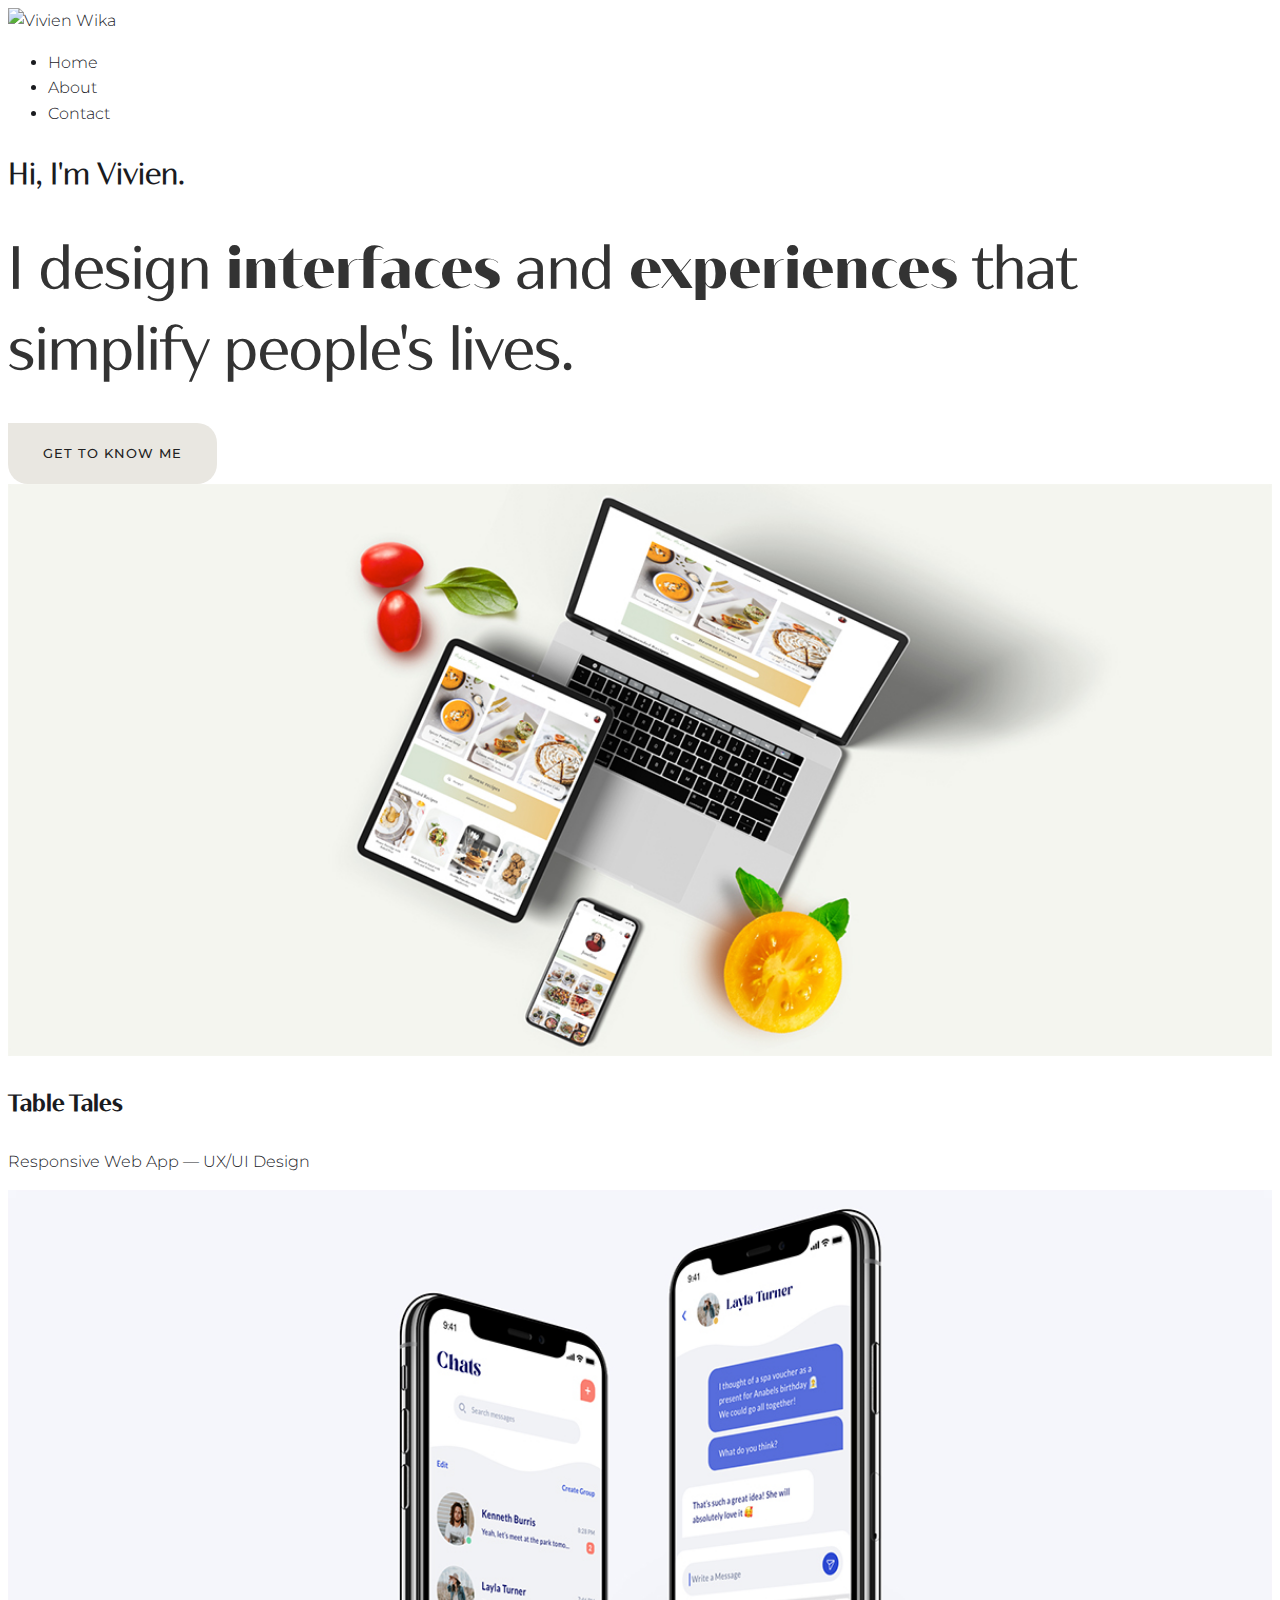
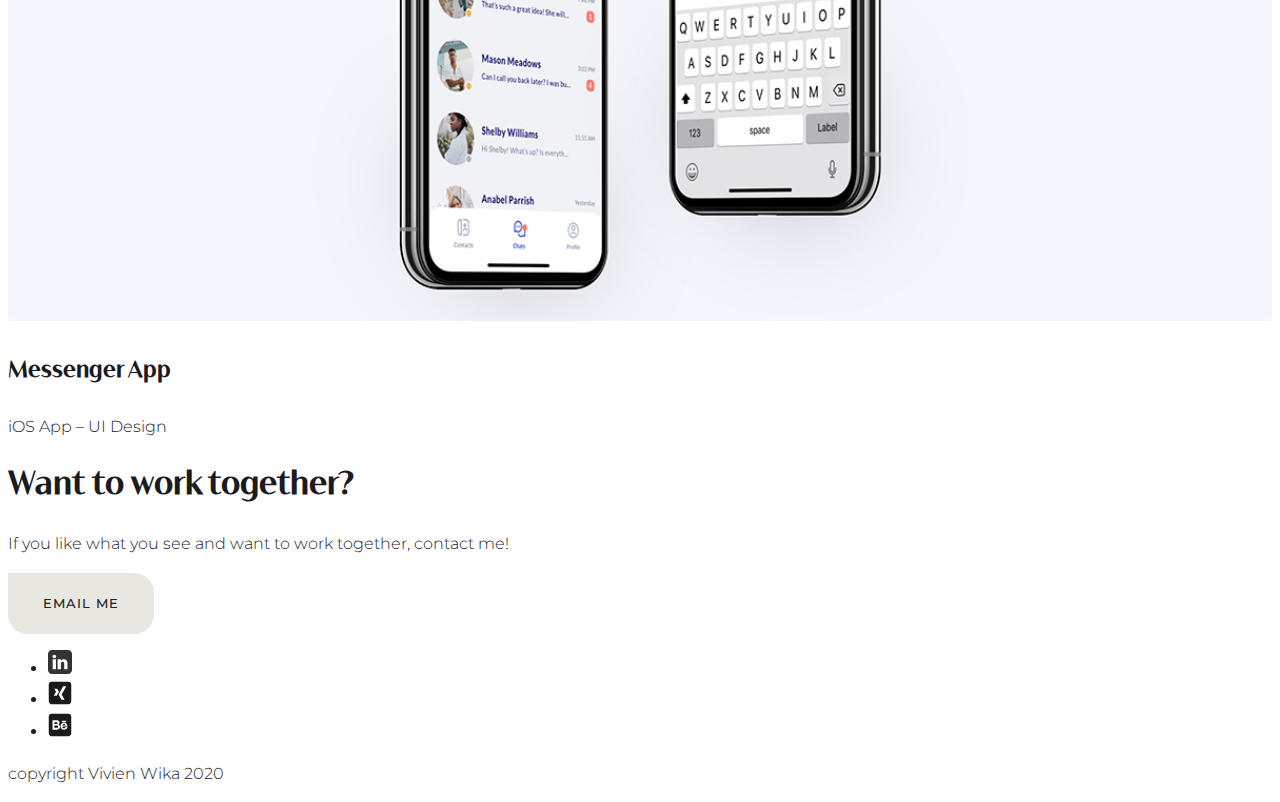
==== index.html @ aad0aeff "update index page" ====
<!DOCTYPE HTML>
<html>

<head>
	<link rel="apple-touch-icon" sizes="152x152" href="img/favicon/apple-touch-icon.png">
	<link rel="icon" type="image/png" sizes="32x32" href="img/favicon/favicon-32x32.png">
	<link rel="icon" type="image/png" sizes="16x16" href="img/favicon/favicon-16x16.png">
	<link rel="manifest" href="img/favicon/site.webmanifest">
	<link rel="mask-icon" href="img/favicon/safari-pinned-tab.svg" color="#5bbad5">
	<meta name="msapplication-TileColor" content="#2b5797">
	<meta name="theme-color" content="#ffffff">
	<meta http-equiv="Content-Type" content="text/html; charset=utf-8">
	<meta name="author" content="YourName">
	<meta name="description" content="Short description including keywords related to the pages content for SEO purposes">
	<title>Vivien Wika – UX/UI Designer from Hamburg, Germany</title>
	<link rel="stylesheet" type="text/css" href="https://cdnjs.cloudflare.com/ajax/libs/normalize/8.0.0/normalize.min.css">
	<link rel="stylesheet" type="text/css" href="css/style.css">
	<meta name="viewport" content="width=device-width, initial-scale=1">
	<link rel="preconnect" href="https://fonts.gstatic.com">
	<link rel="preconnect" href="https://fonts.gstatic.com">
	<link rel="preconnect" href="https://fonts.gstatic.com">
	<link href="https://fonts.googleapis.com/css2?family=Montserrat:ital,wght@0,400;0,500;1,400&display=swap" rel="stylesheet">
</head>

<body>
	<!-- For the header -->
	<header>
		<!-- For the navigation -->
		<div>
			<a href="index.html">
      <img src="img/logo.png" alt="Vivien Wika" class="logo">
		</a>
			<nav>
				<ul>
					<li> <a href="index.html">Home</a></li>
					<li> <a href="about.html">About</a></li>
					<li> <a href="#contact">Contact</a></li>
				</ul>
			</nav>
		</div>
	</header>

	<!-- For the hero section -->
	<div>
		<div>
			<h3>Hi, I'm Vivien.</h3>
			<h1>I design <span class="h1 bold">interfaces</span> and <span class="h1 bold">experiences</span> that simplify people's lives.</h1>
			<a href="about.html" class="button">Get to know me</a>
		</div>
	</div>

	<!-- For your work/projects -->
	<div>

		<div>
			<div>
				<a href="#">
					<picture>
						<source srcset="img/table tales/table_tales_thumbnail@1x.jpg" media="(max-width:767px)">
						<img src="img/table tales/table_tales_thumbnail@2x.jpg" alt="Table Tales">
					</picture>
				</a>
			</div>
			<div>
				<a href="#">
					<h4>Table Tales</h4>
				</a>
				<p>Responsive Web App — UX/UI Design</p>
			</div>
		</div>

		<div>
			<div>
				<a href="messenger.html">
					<picture>
						<source srcset="img/messenger app/chats_mockup_2@1x.jpg" media="(max-width:767px)">
						<img src="img/messenger app/chats_mockup_2@2x.jpg" alt="Messenger App">
					</picture>
				</a>
			</div>
			<div>
				<a href="messenger.html">
					<h4>Messenger App</h4>
				</a>
				<p>iOS App – UI Design</p>
			</div>
		</div>

	</div>

	<!-- For the footer  -->
	<footer id="contact">
		<div>
			<h2>Want to work together?</h2>
			<p>If you like what you see and want to work together, contact me!</p>
			<div>
				<a href="mailto:hello@vivienwika.com" class="button">Email me</a>
			</div>
			<div>
				<ul>
					<li> <a href="https://www.linkedin.com/in/vivien-wika/" target="_blank">
							<svg height="24" id="svg4647" version="1.1" viewBox="0 0 6.3499999 6.3500002" width="24" xmlns="http://www.w3.org/2000/svg" xmlns:cc="http://creativecommons.org/ns#" xmlns:dc="http://purl.org/dc/elements/1.1/"
								xmlns:inkscape="http://www.inkscape.org/namespaces/inkscape" xmlns:rdf="http://www.w3.org/1999/02/22-rdf-syntax-ns#" xmlns:sodipodi="http://sodipodi.sourceforge.net/DTD/sodipodi-0.dtd" xmlns:svg="http://www.w3.org/2000/svg">
								<defs id="defs4641" />
								<g id="layer1" transform="translate(0,-290.64999)">
									<path
										d="M 1.058333,234.10475 C 0.47201702,234.10475 2.4999999e-8,234.57677 2.4999999e-8,235.16308 v 4.23334 c 0,0.58631 0.472016995000001,1.05833 1.058332975000001,1.05833 h 4.233334 c 0.586317,0 1.058333,-0.47202 1.058333,-1.05833 v -4.23334 c 0,-0.58631 -0.472016,-1.05833 -1.058333,-1.05833 z m 0.794267,1.05833 h 2.644283 c 0.435161,0 0.795301,0.35808 0.795301,0.79324 v 2.64635 c 0,0.43516 -0.36014,0.79271 -0.795301,0.79271 H 1.8526 c -0.435161,0 -0.794783,-0.35755 -0.794783,-0.79271 v -2.64635 c 0,-0.43516 0.359622,-0.79324 0.794783,-0.79324 z m 0,0.52969 c -0.151155,0 -0.265617,0.11239 -0.265617,0.26355 v 2.64635 c 0,0.15115 0.114462,0.26355 0.265617,0.26355 h 2.644283 c 0.151156,0 0.266134,-0.1124 0.266134,-0.26355 v -2.64635 c 0,-0.15116 -0.114978,-0.26355 -0.266134,-0.26355 z m 2.380734,0.26406 a 0.26458334,0.26458334 0 0 1 0.264583,0.26459 0.26458334,0.26458334 0 0 1 -0.264583,0.26458 0.26458334,0.26458334 0 0 1 -0.264584,-0.26458 0.26458334,0.26458334 0 0 1 0.264584,-0.26459 z M 3.175,236.22193 c 0.581368,0 1.058334,0.47697 1.058334,1.05834 0,0.58136 -0.476966,1.05885 -1.058334,1.05885 -0.581367,0 -1.05885,-0.47749 -1.05885,-1.05885 0,-0.58137 0.477483,-1.05834 1.05885,-1.05834 z m 0,0.52917 c -0.295384,0 -0.529683,0.23378 -0.529683,0.52917 0,0.29538 0.234299,0.52968 0.529683,0.52968 0.295385,0 0.529167,-0.2343 0.529167,-0.52968 0,-0.29539 -0.233782,-0.52917 -0.529167,-0.52917 z"
										id="rect4598" style="opacity:1;fill:#333333;fill-opacity:1;stroke:none;stroke-width:0.26458335;stroke-linecap:butt;stroke-linejoin:miter;stroke-miterlimit:4;stroke-dasharray:none;stroke-dashoffset:0;stroke-opacity:1" />
									<path
										d="M 1.058333,290.64999 C 0.47201602,290.64999 2.4999999e-8,291.12201 2.4999999e-8,291.70832 v 4.23334 c 0,0.58631 0.472015995000001,1.05833 1.058332975000001,1.05833 h 4.233333 c 0.586317,0 1.058334,-0.47202 1.058334,-1.05833 v -4.23334 c 0,-0.58631 -0.472017,-1.05833 -1.058334,-1.05833 z m 0.617016,1.26866 c 0.268058,-1e-4 0.485707,0.20104 0.485241,0.44855 -4.5e-5,0.24717 -0.217543,0.44762 -0.485241,0.44752 -0.267694,10e-5 -0.484679,-0.20035 -0.484724,-0.44752 -5.29e-4,-0.24751 0.216667,-0.44865 0.484724,-0.44855 z m 2.518709,1.1808 c 0.57412,0 0.965317,0.35647 0.965317,1.02733 v 1.60455 H 4.288626 v -1.60455 c 0,-0.17923 -0.105114,-0.35967 -0.390673,-0.35967 -0.478571,0 -0.480592,0.48161 -0.480592,0.65733 v 1.30689 H 2.546614 v -2.61327 h 0.870747 v 0.43563 c 0,0 0.213278,-0.45424 0.776697,-0.45424 z m -2.953824,0.0186 h 0.870747 v 2.61327 H 1.240234 Z"
										id="rect5222" style="opacity:1;fill:#333333;fill-opacity:1;stroke:none;stroke-width:0.26458335;stroke-linecap:butt;stroke-linejoin:miter;stroke-miterlimit:4;stroke-dasharray:none;stroke-dashoffset:0;stroke-opacity:1" />
								</g>
							</svg>
						</a></li>
					<li><a href="https://www.xing.com/profile/Vivien_Wika/cv" target="_blank">
							<svg height="24px" style="enable-background:new 0 0 512 512;" version="1.1" viewBox="0 0 512 512" width="24px" xml:space="preserve" xmlns="http://www.w3.org/2000/svg" xmlns:xlink="http://www.w3.org/1999/xlink"><g id="xing__x2C__logo__x2C__design__x2C__social__x2C__media"><path d="M434.478,16H77.519C43.718,16,16,43.717,16,77.521v356.957   C16,468.286,43.718,496,77.519,496h356.959C468.278,496,496,468.286,496,434.479V77.521C496,43.717,468.278,16,434.478,16z    M122.321,312l49.123-81.018L134.597,166h62.355l36.822,64.982L184.655,312H122.321z M354.728,398h-66.146l-63.306-111.336   L323.514,114h66.14l-98.25,172.664L354.728,398z" style="fill-rule:evenodd;clip-rule:evenodd;fill:#1A1A1A;"/></g><g id="Layer_1"/></svg>
						</a></li>
					<li> <a href="https://www.behance.net/vivienwika" target="_blank">
							<svg height="24px" style="enable-background:new 0 0 512 512;" version="1.1" viewBox="0 0 512 512" width="24px" xml:space="preserve" xmlns="http://www.w3.org/2000/svg" xmlns:xlink="http://www.w3.org/1999/xlink"><g id="behance__x2C__social__x2C__media"><g><path d="M205.918,215.982c0-11.053-9.094-19.982-20.176-19.982H136v40    h49.743C196.824,236,205.918,227.049,205.918,215.982z" style="fill-rule:evenodd;clip-rule:evenodd;fill:#1A1A1A;"/><path d="M185.743,266H136v50h59.972    c11.071,0,19.86-12.942,19.86-24.021C215.832,270.719,196.824,266,185.743,266z" style="fill-rule:evenodd;clip-rule:evenodd;fill:#1A1A1A;"/><path d="M434.479,16H77.521C43.717,16,16,43.718,16,77.522v356.955    C16,468.281,43.717,496,77.521,496h356.957C468.286,496,496,468.281,496,434.478V77.522C496,43.718,468.286,16,434.479,16z     M296,166h90v30h-90V166z M195.972,356H96V156h99.972c27.521,0,49.936,22.331,49.936,50.146c0,17.872-9.646,33.703-23.832,42.496    c19.573,6.805,34.058,25.445,34.058,47.293C256.133,329.107,228.88,356,195.972,356z M416,286H306.081    c1.407,22,16.164,40.031,35.179,40.031c18.718,0,29.23-12.031,32.916-30.031h40.576c-6.805,34-28.374,60.123-73.492,60.123    c-45.4,0-75.204-33.466-75.204-75.167c0-41.426,29.717-74.871,75.117-74.871c45.118,0,74.827,33.446,74.827,74.864    C416,282.64,416,284,416,286z" style="fill-rule:evenodd;clip-rule:evenodd;fill:#1A1A1A;"/><path d="M341.26,236.207c-17.593,0-30.927,11.793-33.213,29.793    h66.129C371.332,248,358.563,236.207,341.26,236.207z" style="fill-rule:evenodd;clip-rule:evenodd;fill:#1A1A1A;"/></g></g><g id="Layer_1"/></svg>
						</a></li>
				</ul>
				<p>copyright Vivien Wika 2020</p>
			</div>
		</div>
	</footer>
</body>

</html>
---- css/style.css ----
/*
Colors used:
Primary Color (Blue): #05676e;
Secondary Color (Green): #489c79;
*/
/* #### Generated By: http://www.cufonfonts.com #### */
@font-face {
  font-family: 'Bw Vivant Skinny';
  font-style: normal;
  font-weight: normal;
  src: local('Bw Vivant Skinny'), url('BwVivant-Skinny.woff') format('woff');
}

@font-face {
  font-family: 'Bw Vivant Thin';
  font-style: normal;
  font-weight: normal;
  src: local('Bw Vivant Thin'), url('bw-vivant-thin.woff') format('woff');
}

@font-face {
  font-family: 'Bw Vivant Light';
  font-style: normal;
  font-weight: normal;
  src: local('Bw Vivant Light'), url('bw-vivant-light.woff') format('woff');
}

@font-face {
  font-family: 'Bw Vivant Medium';
  font-style: normal;
  font-weight: normal;
  src: local('Bw Vivant Medium'), url('bw-vivant-medium.woff') format('woff');
}

@font-face {
  font-family: 'Bw Vivant bw-vivant-black';
  font-style: normal;
  font-weight: normal;
  src: local('Bw Vivant bw-vivant-black'), url('bw-vivant-black.woff') format('woff');
}

@font-face {
  font-family: 'bw-vivant-black bw-vivant-black';
  font-style: normal;
  font-weight: normal;
  src: local('bw-vivant-black bw-vivant-black'), url('bw-vivant-bold.woff') format('woff');
}

img {
  width: 100%;
}

.logo {
  width: 30%;
}

body {
  background-color: #ffffff;
  font-family: 'Montserrat', sans-serif;
  font-size: 16px;
  /* Sets the font size to 16px */
  font-weight: 300;
  /* Sets the font weight to 300 */
  line-height: 1.6;
  /* Sets the line-height to 1.6 * the font-size */
  color: #1a1b1f;
}

h1, h2, h3, h4 {
  line-height: 1.4;
  font-family: 'Bw Vivant Light';
}

h1 {
  font-size: 54px;
  color: #333333;
}

.h1.bold {
  font-family: 'Bw Vivant bw-vivant-black';
}

h2 {
  font-size: 30px;
  font-family: 'Bw Vivant Medium';
}

h3 {
  font-size: 28px;
}

h4 {
  font-size: 21px;
  font-family: 'Bw Vivant Medium';
}

a {
  color: #1a1b1f;
  text-decoration: none;
}

a:hover,
a:focus {
  color: rgba(26, 27, 31, 0.8);
}

a:visited {
  /* visited link */
  color: #222222;
}

a:active {
  /* selected link */
  color: #994c30;
}

.button {
  display: inline-block;
  /* since the <a> tag is inline by default, we need to change this to inline-block, but more on this in the next exercise */
  background-color: #e9e7e1;
  color: #222222;
  font-size: 13px;
  /* needed to override the default link color */
  font-weight: 500;
  padding-left: 35px;
  padding-right: 35px;
  padding-top: 20px;
  padding-bottom: 20px;
  border-radius: 3px;
  text-transform: uppercase;
  border-top-left-radius: 0px;
  border-top-right-radius: 20px;
  border-bottom-left-radius: 20px;
  border-bottom-right-radius: 20px;
  letter-spacing: 1px;
  /* width of the border, type, color */
  transition: 0.6s;
}

.button:hover {
  background-color: #333333;
  color: #ffffff;
  /* Reduces the opacity of the button to 80% */
  text-decoration: none;
}

.button:active {
  color: #994c30;
}

.button:active {
  color: #222222;
}
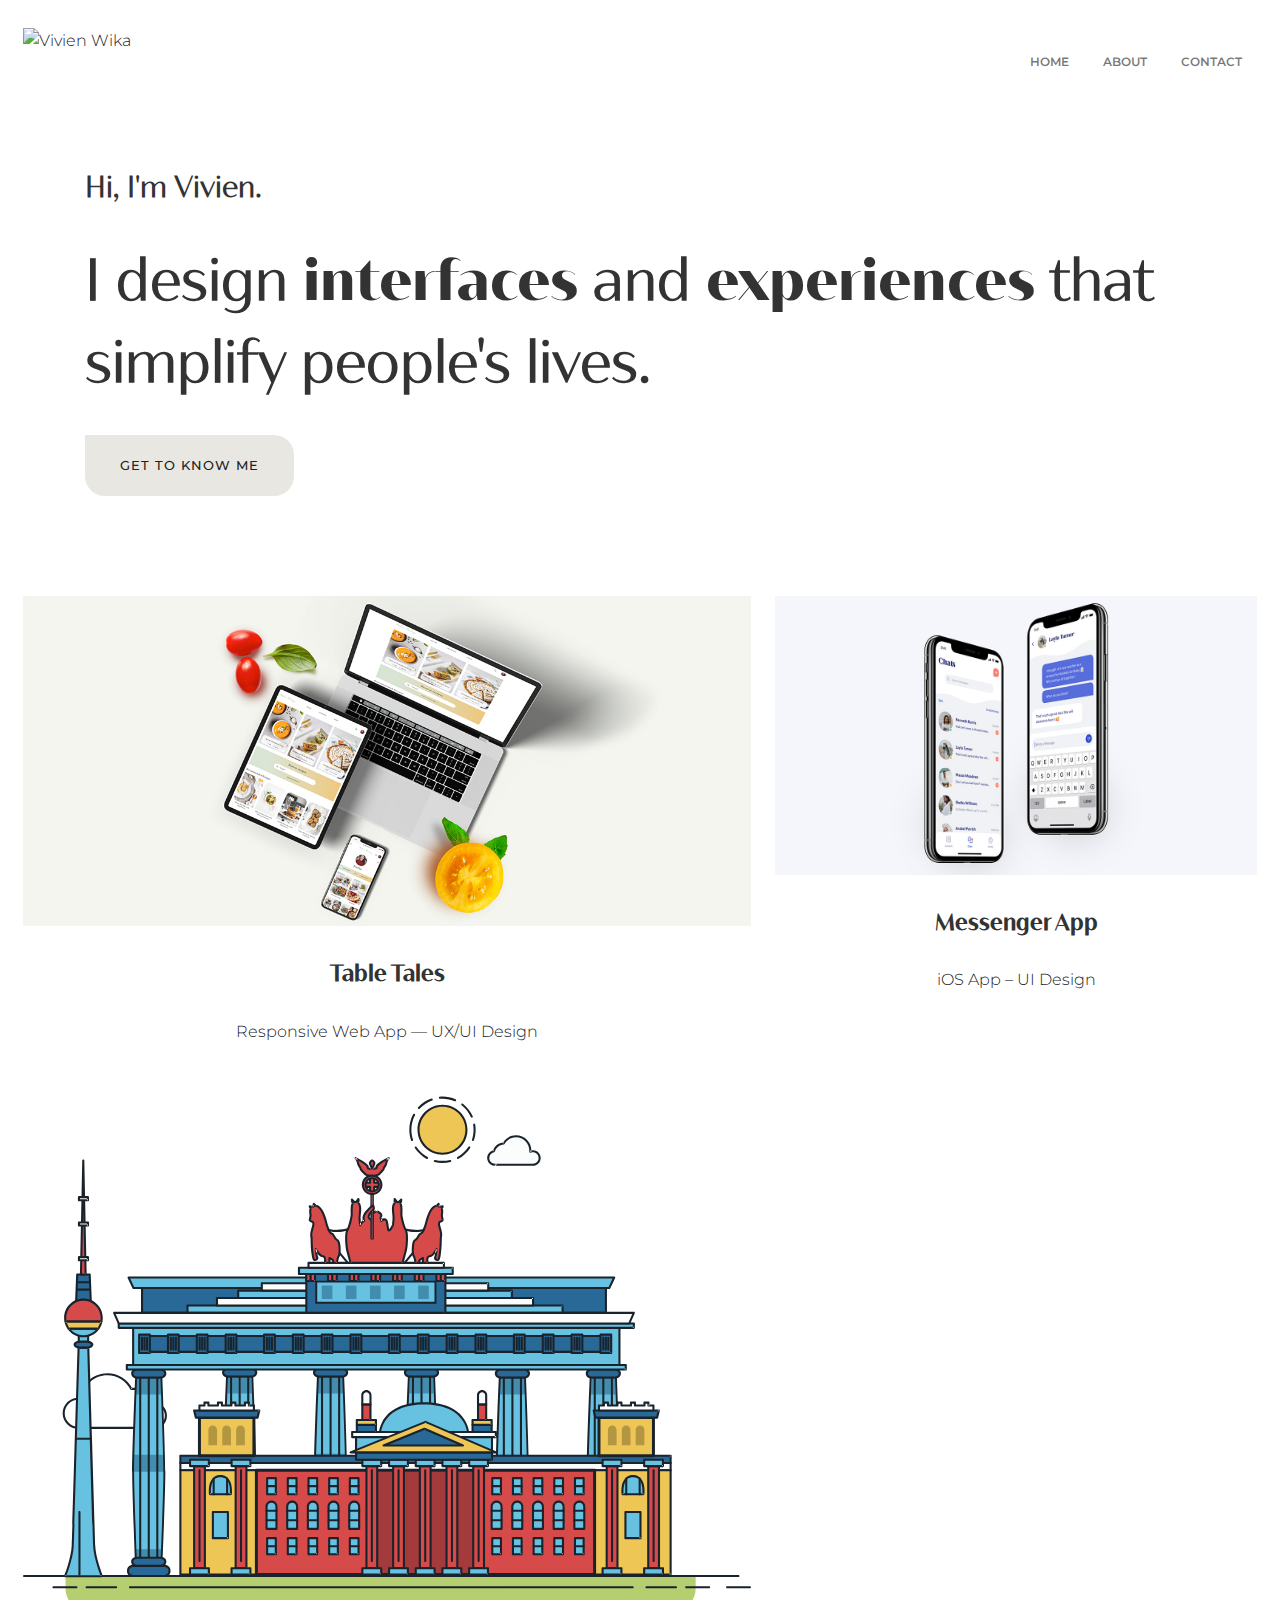
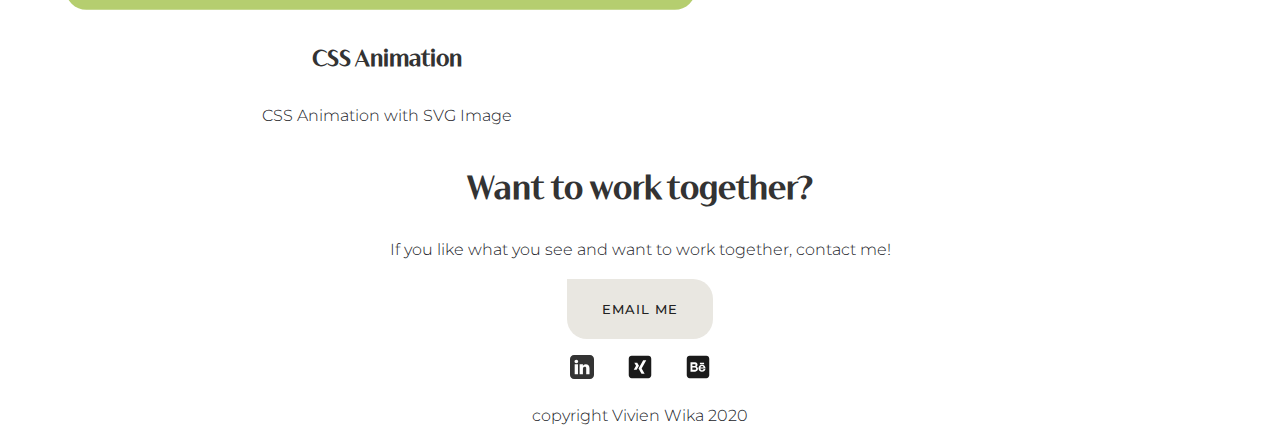
==== commit 81bc1ea6: "added media queries and css animation" ====
--- a/index.html
+++ b/index.html
@@ -26,10 +26,10 @@
 	<!-- For the header -->
 	<header>
 		<!-- For the navigation -->
-		<div>
+		<div class="container">
 			<a href="index.html">
-      <img src="img/logo.png" alt="Vivien Wika" class="logo">
-		</a>
+				<img src="img/logo.png" alt="Vivien Wika" class="logo">
+			</a>
 			<nav>
 				<ul>
 					<li> <a href="index.html">Home</a></li>
@@ -41,8 +41,8 @@
 	</header>
 
 	<!-- For the hero section -->
-	<div>
-		<div>
+	<div id="hero">
+		<div class="container">
 			<h3>Hi, I'm Vivien.</h3>
 			<h1>I design <span class="h1 bold">interfaces</span> and <span class="h1 bold">experiences</span> that simplify people's lives.</h1>
 			<a href="about.html" class="button">Get to know me</a>
@@ -50,53 +50,1010 @@
 	</div>
 
 	<!-- For your work/projects -->
-	<div>
-
-		<div>
-			<div>
-				<a href="#">
-					<picture>
-						<source srcset="img/table tales/table_tales_thumbnail@1x.jpg" media="(max-width:767px)">
-						<img src="img/table tales/table_tales_thumbnail@2x.jpg" alt="Table Tales">
-					</picture>
-				</a>
+	<div id="work">
+		<div class="container">
+			<div class="row">
+				<div class="column col-ld-7">
+				<div>
+					<a href="#">
+						<picture>
+							<source srcset="img/table tales/table_tales_thumbnail@1x.jpg" media="(max-width:767px)">
+							<img src="img/table tales/table_tales_thumbnail@2x.jpg" alt="Table Tales">
+						</picture>
+					</a>
+				</div>
+				<div>
+					<a href="#">
+						<h4>Table Tales</h4>
+					</a>
+					<p>Responsive Web App — UX/UI Design</p>
+				</div>
 			</div>
-			<div>
-				<a href="#">
-					<h4>Table Tales</h4>
-				</a>
-				<p>Responsive Web App — UX/UI Design</p>
+
+
+				<div class="column col-ld-5">
+				<div>
+					<a href="messenger.html">
+						<picture>
+							<source srcset="img/messenger app/chats_mockup_2@1x.jpg" media="(max-width:767px)">
+							<img src="img/messenger app/chats_mockup_2@2x.jpg" alt="Messenger App">
+						</picture>
+					</a>
+				</div>
+				<div>
+					<a href="messenger.html">
+						<h4>Messenger App</h4>
+					</a>
+					<p>iOS App – UI Design</p>
+				</div>
 			</div>
+</div>
 		</div>
-
-		<div>
-			<div>
-				<a href="messenger.html">
-					<picture>
-						<source srcset="img/messenger app/chats_mockup_2@1x.jpg" media="(max-width:767px)">
-						<img src="img/messenger app/chats_mockup_2@2x.jpg" alt="Messenger App">
-					</picture>
-				</a>
+	</div>
+
+	<div id="work">
+		<div class="container">
+			<div class="row">
+				<div class="column col-ld-7">
+				<div>
+					<a href="#">
+						<svg xmlns="http://www.w3.org/2000/svg" class="berlin-illustration" viewBox="0 0 700 505" xmlns:xlink="http://www.w3.org/1999/xlink">
+			<defs>
+					<polygon id="a" points=".06 231.917 .06 .929 688.717 .929 688.717 231.917" />
+			</defs>
+			<g fill="none" fill-rule="evenodd">
+				<g transform="translate(0 241)" class="cloud-front">
+				<path fill="#1A232C" d="M87.602,29 L87.602,28 C87.326,28.001 87.103,28.024 86.927,28.033 L86.979,29.031 L87.947,28.78 C85.741,20.282 78.041,14.002 68.852,14 C67.858,14 66.904,14.096 65.98,14.231 L66.125,15.22 L67.019,14.772 C62.626,6.015 53.567,0.001 43.102,0 C29.041,0.002 17.524,10.848 16.443,24.632 L17.44,24.71 L17.606,23.724 C16.803,23.589 15.969,23.5 15.102,23.5 C6.817,23.501 0.102,30.215 0.102,38.5 C0.102,46.785 6.817,53.499 15.102,53.5 L87.602,53.5 C94.644,53.499 100.351,47.792 100.352,40.75 C100.351,33.708 94.644,28.001 87.602,28 L87.602,30 C90.573,30 93.254,31.202 95.203,33.149 C97.15,35.097 98.351,37.778 98.352,40.75 C98.351,43.722 97.15,46.403 95.203,48.351 C93.254,50.298 90.573,51.5 87.602,51.5 L15.102,51.5 C11.509,51.5 8.265,50.046 5.909,47.692 C3.555,45.337 2.102,42.093 2.102,38.5 C2.102,34.907 3.555,31.663 5.909,29.308 C8.265,26.954 11.509,25.5 15.102,25.5 C15.831,25.5 16.553,25.575 17.273,25.697 C17.551,25.743 17.832,25.672 18.055,25.499 C18.277,25.325 18.414,25.07 18.436,24.789 C19.436,12.04 30.094,1.998 43.102,2 C52.786,1.999 61.163,7.564 65.231,15.669 C65.425,16.055 65.842,16.272 66.27,16.21 C67.132,16.084 67.988,16 68.852,16 C77.108,15.998 84.027,21.647 86.011,29.283 C86.13,29.741 86.557,30.054 87.031,30.03 C87.27,30.017 87.457,29.999 87.602,30 L87.602,29"
+						transform="translate(38 36)" />
+					</g>
+					<path fill="#B5CE6F" d="M646.484,484.382 C646.484,489.501 644.531,494.62 640.627,498.525 C636.722,502.43 631.603,504.382 626.484,504.382 L60.873,504.382 C55.754,504.382 50.636,502.43 46.731,498.525 C42.826,494.62 40.873,489.501 40.873,484.382 L40.873,471.917 L646.484,471.917 L646.484,484.382"
+					/>
+					<polyline fill="#67C2E2" points="334.824 185.029 101.449 185.029 106.209 195.08 563.438 195.08 568.2 185.029 334.824 185.029" />
+					<path fill="#1A232C" d="M334.824,185.029 L334.824,184.029 L101.449,184.029 C101.104,184.029 100.788,184.203 100.604,184.494 C100.42,184.785 100.398,185.146 100.545,185.457 L105.306,195.508 C105.471,195.856 105.824,196.079 106.209,196.079 L563.438,196.079 C563.824,196.079 564.177,195.856 564.342,195.508 L569.104,185.457 C569.251,185.146 569.229,184.785 569.045,184.494 C568.861,184.203 568.544,184.029 568.2,184.029 L334.824,184.029 L334.824,186.029 L566.62,186.029 L562.806,194.08 L106.842,194.08 L103.029,186.029 L334.824,186.029 L334.824,185.029"
+					/>
+					<polygon fill="#296997" points="114.416 218.974 560.222 218.974 560.222 195.08 114.416 195.08" />
+					<path fill="#1A232C" d="M560.222,218.974 L560.222,217.974 L115.416,217.974 L115.416,196.079 L559.222,196.079 L559.222,218.974 L560.222,218.974 L560.222,217.974 L560.222,218.974 L561.222,218.974 L561.222,195.08 C561.222,194.816 561.115,194.559 560.929,194.372 C560.742,194.186 560.485,194.08 560.222,194.08 L114.416,194.08 C114.152,194.08 113.895,194.186 113.708,194.372 C113.522,194.559 113.416,194.816 113.416,195.08 L113.416,218.974 C113.416,219.237 113.522,219.495 113.708,219.681 C113.895,219.867 114.152,219.974 114.416,219.974 L560.222,219.974 C560.485,219.974 560.742,219.867 560.929,219.681 C561.115,219.495 561.222,219.237 561.222,218.974 L560.222,218.974"
+					/>
+					<polygon fill="#67C2E2" points="105.85 269.08 573.225 269.08 573.225 233.398 105.85 233.398" />
+					<path fill="#1A232C" d="M573.225,233.398 L573.225,232.398 L105.85,232.398 C105.587,232.398 105.329,232.505 105.143,232.691 C104.957,232.877 104.85,233.134 104.85,233.398 L104.85,269.08 C104.85,269.344 104.957,269.601 105.143,269.788 C105.329,269.974 105.587,270.08 105.85,270.08 L573.225,270.08 C573.488,270.08 573.745,269.974 573.932,269.788 C574.118,269.601 574.225,269.344 574.225,269.08 L574.225,233.398 C574.225,233.134 574.118,232.877 573.932,232.691 C573.745,232.505 573.488,232.398 573.225,232.398 L573.225,233.398 L572.225,233.398 L572.225,268.08 L106.85,268.08 L106.85,234.398 L573.225,234.398 L573.225,233.398 L572.225,233.398 L573.225,233.398"
+					/>
+					<polygon fill="#296997" points="116.751 256.508 562.557 256.508 562.557 241.243 116.751 241.243" />
+					<path fill="#1A232C" d="M562.557,256.508 L562.557,255.508 L117.75,255.508 L117.75,242.243 L561.557,242.243 L561.557,256.508 L562.557,256.508 L562.557,255.508 L562.557,256.508 L563.557,256.508 L563.557,241.243 C563.557,240.979 563.45,240.722 563.264,240.535 C563.078,240.349 562.82,240.243 562.557,240.243 L116.75,240.243 C116.487,240.243 116.23,240.349 116.043,240.535 C115.857,240.722 115.751,240.979 115.751,241.243 L115.751,256.508 C115.751,256.771 115.857,257.029 116.043,257.215 C116.23,257.401 116.487,257.508 116.751,257.508 L562.557,257.508 C562.82,257.508 563.077,257.401 563.264,257.215 C563.45,257.029 563.557,256.771 563.557,256.508 L562.557,256.508"
+					/>
+					<polygon fill="#67C2E2" points="158.07 218.974 518.563 218.974 518.563 211.858 158.07 211.858" />
+					<path fill="#1A232C" d="M518.563,211.858 L518.563,210.858 L158.07,210.858 C157.807,210.858 157.549,210.964 157.363,211.151 C157.177,211.337 157.07,211.594 157.07,211.858 L157.07,218.974 C157.07,219.237 157.177,219.495 157.363,219.681 C157.549,219.867 157.807,219.974 158.07,219.974 L518.563,219.974 C518.826,219.974 519.083,219.867 519.27,219.681 C519.456,219.495 519.562,219.237 519.562,218.974 L519.562,211.858 C519.562,211.594 519.456,211.337 519.27,211.151 C519.083,210.964 518.826,210.858 518.563,210.858 L518.563,211.858 L517.563,211.858 L517.563,217.974 L159.07,217.974 L159.07,212.858 L518.563,212.858 L518.563,211.858 L517.563,211.858 L518.563,211.858"
+					/>
+					<polygon fill="#FBFDFC" points="186.438 211.858 490.194 211.858 490.194 204.741 186.438 204.741" />
+					<path fill="#1A232C" d="M490.194,204.741 L490.194,203.741 L186.438,203.741 C186.175,203.741 185.917,203.848 185.731,204.034 C185.545,204.221 185.438,204.478 185.438,204.741 L185.438,211.858 C185.438,212.121 185.545,212.379 185.731,212.565 C185.917,212.751 186.175,212.858 186.438,212.858 L490.194,212.858 C490.458,212.858 490.715,212.751 490.902,212.565 C491.088,212.379 491.194,212.121 491.194,211.858 L491.194,204.741 C491.194,204.478 491.088,204.221 490.902,204.034 C490.715,203.848 490.458,203.741 490.194,203.741 L490.194,204.741 L489.194,204.741 L489.194,210.858 L187.438,210.858 L187.438,205.741 L490.194,205.741 L490.194,204.741 L489.194,204.741 L490.194,204.741"
+					/>
+					<polygon fill="#67C2E2" points="206.805 204.741 469.828 204.741 469.828 197.624 206.805 197.624" />
+					<path fill="#1A232C" d="M469.828,197.624 L469.828,196.624 L206.805,196.624 C206.541,196.624 206.284,196.731 206.098,196.917 C205.911,197.103 205.805,197.361 205.805,197.624 L205.805,204.741 C205.805,205.005 205.911,205.262 206.098,205.449 C206.284,205.635 206.541,205.741 206.805,205.741 L469.828,205.741 C470.091,205.741 470.349,205.635 470.535,205.449 C470.722,205.262 470.828,205.005 470.828,204.741 L470.828,197.624 C470.828,197.361 470.722,197.103 470.535,196.917 C470.349,196.731 470.091,196.624 469.828,196.624 L469.828,197.624 L468.828,197.624 L468.828,203.741 L207.805,203.741 L207.805,198.624 L469.828,198.624 L469.828,197.624 L468.828,197.624 L469.828,197.624"
+					/>
+					<polygon fill="#FBFDFC" points="229.521 197.624 447.111 197.624 447.111 190.509 229.521 190.509" />
+					<path fill="#1A232C" d="M447.111,190.509 L447.111,189.509 L229.521,189.509 C229.258,189.509 229,189.616 228.814,189.802 C228.628,189.988 228.521,190.246 228.521,190.509 L228.521,197.624 C228.521,197.888 228.628,198.145 228.814,198.332 C229,198.518 229.258,198.624 229.521,198.624 L447.111,198.624 C447.375,198.624 447.632,198.518 447.818,198.332 C448.005,198.145 448.111,197.888 448.111,197.624 L448.111,190.509 C448.111,190.246 448.005,189.988 447.818,189.802 C447.632,189.616 447.375,189.509 447.111,189.509 L447.111,190.509 L446.111,190.509 L446.111,196.624 L230.521,196.624 L230.521,191.509 L447.111,191.509 L447.111,190.509 L446.111,190.509 L447.111,190.509"
+					/>
+					<path fill="#67C2E2" d="M135.607,355.447 C135.163,337.766 134.264,313.326 133.648,297.387 C133.274,287.721 133.004,281.18 133.004,281.18 L108.722,281.18 C108.722,281.18 108.452,287.721 108.079,297.387 C107.462,313.326 106.563,337.766 106.119,355.447 C105.953,362.059 105.85,367.732 105.85,371.653 L105.85,371.654 C105.85,386.117 107.243,424.332 108.089,446.189 C108.457,455.706 108.722,462.126 108.722,462.126 L133.004,462.126 C133.004,462.126 133.269,455.706 133.637,446.189 C134.482,424.332 135.876,386.117 135.876,371.654 L135.876,371.653 C135.876,367.732 135.773,362.059 135.607,355.447"
+					/>
+					<path fill="#428DAE" d="M133.648 297.387L108.079 297.387C108.452 287.721 108.722 281.18 108.722 281.18L133.004 281.18C133.004 281.18 133.274 287.721 133.648 297.387M135.876 371.654L105.85 371.654 105.85 371.653C105.85 367.732 105.953 362.059 106.119 355.447L135.607 355.447C135.773 362.059 135.876 367.732 135.876 371.653L135.876 371.654M133.004 462.126L108.722 462.126C108.722 462.126 108.457 455.706 108.089 446.189L133.637 446.189C133.269 455.706 133.004 462.126 133.004 462.126"
+					/>
+					<path fill="#1A232C" d="M109.612,461.199 L132.114,461.199 C132.447,453.007 134.949,390.886 134.949,371.653 C134.949,352.42 132.447,290.299 132.114,282.108 L109.612,282.108 C109.279,290.299 106.778,352.42 106.778,371.653 C106.778,390.886 109.279,453.007 109.612,461.199 Z M133.895,463.054 L107.832,463.054 L107.794,462.164 C107.766,461.466 104.922,392.193 104.922,371.653 C104.922,351.114 107.766,281.839 107.794,281.142 L107.832,280.252 L133.895,280.252 L133.931,281.142 C133.96,281.839 136.804,351.114 136.804,371.653 C136.804,392.193 133.96,461.466 133.931,462.164 L133.895,463.054 L133.895,463.054 Z"
+					/>
+					<path fill="#1A232C" d="M111.638 281.18L111.638 462.126C111.638 462.679 112.086 463.126 112.638 463.126 113.19 463.126 113.638 462.679 113.638 462.126L113.638 281.18C113.638 280.628 113.19 280.18 112.638 280.18 112.086 280.18 111.638 280.628 111.638 281.18M119.863 281.18L119.863 462.126C119.863 462.679 120.311 463.126 120.863 463.126 121.416 463.126 121.863 462.679 121.863 462.126L121.863 281.18C121.863 280.628 121.416 280.18 120.863 280.18 120.311 280.18 119.863 280.628 119.863 281.18M128.088 281.18L128.088 462.126C128.088 462.679 128.536 463.126 129.088 463.126 129.64 463.126 130.088 462.679 130.088 462.126L130.088 281.18C130.088 280.628 129.64 280.18 129.088 280.18 128.536 280.18 128.088 280.628 128.088 281.18"
+					/>
+					<path fill="#296997" d="M136.79,277.265 C136.79,279.418 134.675,281.18 132.09,281.18 L109.636,281.18 C107.051,281.18 104.936,279.418 104.936,277.265 C104.936,275.111 107.051,273.349 109.636,273.349 L132.09,273.349 C134.675,273.349 136.79,275.111 136.79,277.265"
+					/>
+					<path fill="#1A232C" d="M136.79,277.265 L135.79,277.265 C135.789,278.005 135.433,278.704 134.769,279.262 C134.109,279.814 133.155,280.181 132.09,280.18 L109.636,280.18 C108.571,280.181 107.617,279.814 106.956,279.262 C106.293,278.704 105.936,278.005 105.936,277.265 C105.936,276.524 106.293,275.825 106.957,275.267 C107.617,274.715 108.571,274.348 109.636,274.349 L132.09,274.349 C133.155,274.348 134.109,274.716 134.769,275.267 C135.433,275.825 135.789,276.524 135.79,277.265 L137.79,277.265 C137.791,275.851 137.09,274.593 136.049,273.731 C135.006,272.863 133.61,272.35 132.09,272.349 L109.636,272.349 C108.116,272.35 106.72,272.863 105.676,273.731 C104.636,274.593 103.935,275.851 103.936,277.265 C103.935,278.678 104.636,279.937 105.677,280.798 C106.72,281.666 108.116,282.179 109.636,282.18 L132.09,282.18 C133.61,282.179 135.006,281.666 136.049,280.798 C137.09,279.937 137.791,278.678 137.79,277.265 L136.79,277.265"
+					/>
+					<path fill="#296997" d="M140.775,467.217 C140.775,469.803 138.661,471.917 136.076,471.917 L105.65,471.917 C103.065,471.917 100.951,469.803 100.951,467.217 L100.951,466.825 C100.951,464.241 103.065,462.126 105.65,462.126 L136.076,462.126 C138.661,462.126 140.775,464.241 140.775,466.825 L140.775,467.217"
+					/>
+					<path fill="#1A232C" d="M140.775,467.217 L139.775,467.217 C139.775,468.235 139.361,469.155 138.688,469.83 C138.013,470.503 137.093,470.917 136.076,470.917 L105.65,470.917 C104.633,470.917 103.713,470.504 103.038,469.83 C102.365,469.155 101.951,468.235 101.951,467.217 L101.951,466.825 C101.951,465.808 102.365,464.889 103.038,464.214 C103.713,463.54 104.633,463.127 105.65,463.126 L136.076,463.126 C137.093,463.127 138.013,463.54 138.688,464.214 C139.362,464.889 139.775,465.808 139.775,466.825 L139.775,467.217 L141.775,467.217 L141.775,466.825 C141.772,463.684 139.217,461.13 136.076,461.126 L105.65,461.126 C102.509,461.13 99.955,463.684 99.951,466.825 L99.951,467.217 C99.954,470.36 102.509,472.914 105.65,472.917 L136.076,472.917 C139.217,472.914 141.772,470.36 141.775,467.217 L140.775,467.217"
+					/>
+					<path fill="#296997" d="M136.79,458.208 C136.79,460.363 134.675,462.126 132.09,462.126 L109.636,462.126 C107.051,462.126 104.936,460.363 104.936,458.208 C104.936,456.057 107.051,454.292 109.636,454.292 L132.09,454.292 C134.675,454.292 136.79,456.057 136.79,458.208"
+					/>
+					<path fill="#1A232C" d="M136.79,458.208 L135.79,458.208 C135.789,458.949 135.432,459.649 134.769,460.207 C134.108,460.76 133.154,461.128 132.09,461.126 L109.636,461.126 C108.572,461.128 107.617,460.76 106.957,460.207 C106.293,459.649 105.936,458.949 105.936,458.208 C105.936,457.47 106.293,456.77 106.957,456.212 C107.617,455.659 108.572,455.291 109.636,455.292 L132.09,455.292 C133.154,455.291 134.108,455.659 134.769,456.212 C135.433,456.77 135.789,457.47 135.79,458.208 L137.79,458.208 C137.791,456.796 137.09,455.538 136.05,454.675 C135.006,453.808 133.61,453.294 132.09,453.292 L109.636,453.292 C108.115,453.294 106.719,453.808 105.676,454.675 C104.636,455.538 103.935,456.796 103.936,458.208 C103.935,459.622 104.636,460.881 105.676,461.743 C106.72,462.611 108.116,463.125 109.636,463.126 L132.09,463.126 C133.61,463.125 135.006,462.611 136.05,461.743 C137.09,460.881 137.791,459.622 137.79,458.208 L136.79,458.208"
+					/>
+					<path fill="#67C2E2" d="M572.471,355.447 C572.025,337.766 571.126,313.326 570.51,297.387 C570.137,287.721 569.867,281.18 569.867,281.18 L545.585,281.18 C545.585,281.18 545.315,287.721 544.942,297.387 C544.326,313.326 543.427,337.766 542.981,355.447 C542.815,362.059 542.713,367.732 542.713,371.653 L542.713,371.654 C542.713,386.117 544.107,424.332 544.952,446.189 C545.32,455.706 545.585,462.126 545.585,462.126 L569.867,462.126 C569.867,462.126 570.132,455.706 570.499,446.189 C571.346,424.332 572.739,386.117 572.739,371.654 L572.739,371.653 C572.739,367.732 572.637,362.059 572.471,355.447"
+					/>
+					<path fill="#428DAE" d="M569.582 297.387L566.951 297.387 566.951 282.108 568.977 282.108C569.063 284.206 569.29 289.841 569.582 297.387M564.951 297.387L545.871 297.387C546.162 289.841 546.39 284.206 546.476 282.108L564.951 282.108 564.951 297.387M571.8 369.187L566.951 369.187 566.951 356.265 571.562 356.265C571.685 361.272 571.771 365.701 571.8 369.187M564.951 369.187L543.653 369.187C543.684 365.512 543.777 360.79 543.912 355.447L553.551 355.447 553.551 356.265 564.951 356.265 564.951 369.187"
+					/>
+					<path fill="#1A232C" d="M546.476,461.199 L568.977,461.199 C569.31,453.007 571.812,390.886 571.812,371.653 C571.812,352.42 569.31,290.299 568.977,282.108 L546.476,282.108 C546.142,290.299 543.642,352.42 543.642,371.653 C543.642,390.886 546.142,453.007 546.476,461.199 M570.758,463.054 L544.694,463.054 L544.658,462.164 C544.629,461.466 541.785,392.193 541.785,371.653 C541.785,351.114 544.629,281.839 544.658,281.142 L544.694,280.252 L570.758,280.252 L570.795,281.142 C570.823,281.839 573.667,351.114 573.667,371.653 C573.667,392.193 570.823,461.466 570.795,462.164 L570.758,463.054"
+					/>
+					<path fill="#1A232C" d="M548.501 281.18L548.501 462.126C548.501 462.679 548.949 463.126 549.501 463.126 550.053 463.126 550.501 462.679 550.501 462.126L550.501 281.18C550.501 280.628 550.053 280.18 549.501 280.18 548.949 280.18 548.501 280.628 548.501 281.18M556.727 281.18L556.727 462.126C556.727 462.679 557.174 463.126 557.727 463.126 558.279 463.126 558.727 462.679 558.727 462.126L558.727 281.18C558.727 280.628 558.279 280.18 557.727 280.18 557.174 280.18 556.727 280.628 556.727 281.18M564.951 281.18L564.951 462.126C564.951 462.679 565.399 463.126 565.951 463.126 566.503 463.126 566.951 462.679 566.951 462.126L566.951 281.18C566.951 280.628 566.503 280.18 565.951 280.18 565.399 280.18 564.951 280.628 564.951 281.18"
+					/>
+					<path fill="#296997" d="M573.653,277.265 C573.653,279.418 571.537,281.18 568.953,281.18 L546.499,281.18 C543.915,281.18 541.799,279.418 541.799,277.265 C541.799,275.111 543.915,273.349 546.499,273.349 L568.953,273.349 C571.537,273.349 573.653,275.111 573.653,277.265"
+					/>
+					<path fill="#1A232C" d="M573.653,277.265 L572.653,277.265 C572.653,278.005 572.296,278.704 571.632,279.262 C570.972,279.814 570.017,280.181 568.953,280.18 L546.499,280.18 C545.435,280.181 544.48,279.814 543.82,279.262 C543.156,278.704 542.8,278.005 542.799,277.265 C542.8,276.525 543.156,275.825 543.82,275.267 C544.481,274.715 545.435,274.348 546.499,274.349 L568.953,274.349 C570.017,274.348 570.972,274.715 571.632,275.267 C572.296,275.825 572.653,276.525 572.653,277.265 L574.653,277.265 C574.654,275.851 573.953,274.593 572.912,273.731 C571.869,272.863 570.473,272.35 568.953,272.349 L546.499,272.349 C544.979,272.35 543.583,272.863 542.54,273.731 C541.499,274.593 540.798,275.851 540.799,277.265 C540.798,278.679 541.499,279.937 542.54,280.798 C543.583,281.666 544.979,282.179 546.499,282.18 L568.953,282.18 C570.473,282.179 571.869,281.666 572.912,280.798 C573.953,279.937 574.654,278.679 574.653,277.265 L573.653,277.265"
+					/>
+					<path fill="#296997" d="M577.639,467.217 C577.639,469.803 575.524,471.917 572.938,471.917 L542.514,471.917 C539.929,471.917 537.813,469.803 537.813,467.217 L537.813,466.825 C537.813,464.241 539.929,462.126 542.514,462.126 L572.938,462.126 C575.524,462.126 577.639,464.241 577.639,466.825 L577.639,467.217"
+					/>
+					<path fill="#1A232C" d="M577.639,467.217 L576.639,467.217 C576.638,468.235 576.225,469.155 575.551,469.83 C574.876,470.503 573.956,470.917 572.938,470.917 L542.514,470.917 C541.497,470.917 540.576,470.503 539.901,469.83 C539.227,469.155 538.814,468.234 538.813,467.217 L538.813,466.825 C538.814,465.808 539.227,464.889 539.901,464.214 C540.576,463.54 541.497,463.127 542.514,463.126 L572.938,463.126 C573.956,463.127 574.876,463.54 575.551,464.214 C576.225,464.888 576.638,465.808 576.639,466.825 L576.639,467.217 L578.639,467.217 L578.639,466.825 C578.635,463.684 576.081,461.13 572.938,461.126 L542.514,461.126 C539.372,461.13 536.817,463.684 536.813,466.825 L536.813,467.217 C536.817,470.36 539.372,472.914 542.514,472.917 L572.938,472.917 C576.081,472.914 578.635,470.359 578.639,467.217 L577.639,467.217"
+					/>
+					<path fill="#296997" d="M573.653,458.208 C573.653,460.363 571.537,462.126 568.953,462.126 L546.499,462.126 C543.915,462.126 541.799,460.363 541.799,458.208 C541.799,456.057 543.915,454.292 546.499,454.292 L568.953,454.292 C571.537,454.292 573.653,456.057 573.653,458.208"
+					/>
+					<path fill="#1A232C" d="M573.653,458.208 L572.653,458.208 C572.653,458.949 572.296,459.649 571.632,460.207 C570.971,460.76 570.017,461.128 568.953,461.126 L546.499,461.126 C545.435,461.128 544.481,460.76 543.82,460.207 C543.157,459.649 542.799,458.949 542.799,458.208 C542.799,457.47 543.156,456.77 543.82,456.212 C544.481,455.659 545.435,455.291 546.499,455.292 L568.953,455.292 C570.017,455.291 570.971,455.659 571.632,456.212 C572.296,456.77 572.653,457.47 572.653,458.208 L574.653,458.208 C574.654,456.796 573.953,455.538 572.912,454.675 C571.869,453.808 570.473,453.294 568.953,453.292 L546.499,453.292 C544.979,453.294 543.583,453.808 542.54,454.675 C541.499,455.538 540.798,456.796 540.799,458.208 C540.798,459.622 541.499,460.881 542.54,461.743 C543.583,462.611 544.979,463.125 546.499,463.126 L568.953,463.126 C570.473,463.125 571.869,462.611 572.912,461.743 C573.953,460.881 574.654,459.622 574.653,458.208 L573.653,458.208"
+					/>
+					<path fill="#67C2E2" d="M485.098,355.447 C484.654,337.766 483.753,313.326 483.137,297.387 C482.764,287.721 482.494,281.18 482.494,281.18 L458.213,281.18 C458.213,281.18 457.942,287.721 457.569,297.387 C456.953,313.326 456.055,337.766 455.608,355.447 C455.443,362.059 455.34,367.732 455.34,371.653 L455.34,371.654 C455.34,386.117 456.733,424.332 457.58,446.189 C457.948,455.706 458.213,462.126 458.213,462.126 L482.494,462.126 C482.494,462.126 482.759,455.706 483.126,446.189 C483.973,424.332 485.366,386.117 485.366,371.654 L485.366,371.653 C485.366,367.732 485.265,362.059 485.098,355.447"
+					/>
+					<path fill="#428DAE" d="M483.137 297.387L457.569 297.387C457.942 287.721 458.213 281.18 458.213 281.18L482.494 281.18C482.494 281.18 482.764 287.721 483.137 297.387M485.355 369.187L455.351 369.187C455.382 365.502 455.475 360.78 455.608 355.447L485.098 355.447C485.232 360.78 485.325 365.502 485.355 369.187"
+					/>
+					<path fill="#1A232C" d="M459.103,461.199 L481.605,461.199 C481.938,453.007 484.439,390.886 484.439,371.653 C484.439,352.42 481.938,290.299 481.605,282.108 L459.103,282.108 C458.769,290.299 456.268,352.42 456.268,371.653 C456.268,390.886 458.769,453.007 459.103,461.199 Z M483.386,463.054 L457.321,463.054 L457.285,462.164 C457.256,461.466 454.412,392.193 454.412,371.653 C454.412,351.114 457.256,281.839 457.285,281.142 L457.321,280.252 L483.386,280.252 L483.422,281.142 C483.45,281.839 486.294,351.114 486.294,371.653 C486.294,392.193 483.45,461.466 483.422,462.164 L483.386,463.054 L483.386,463.054 Z"
+					/>
+					<path fill="#1A232C" d="M461.128 281.18L461.128 462.126C461.128 462.679 461.576 463.126 462.128 463.126 462.68 463.126 463.128 462.679 463.128 462.126L463.128 281.18C463.128 280.628 462.68 280.18 462.128 280.18 461.576 280.18 461.128 280.628 461.128 281.18M469.354 281.18L469.354 462.126C469.354 462.679 469.801 463.126 470.354 463.126 470.906 463.126 471.354 462.679 471.354 462.126L471.354 281.18C471.354 280.628 470.906 280.18 470.354 280.18 469.801 280.18 469.354 280.628 469.354 281.18M477.578 281.18L477.578 462.126C477.578 462.679 478.026 463.126 478.578 463.126 479.13 463.126 479.578 462.679 479.578 462.126L479.578 281.18C479.578 280.628 479.13 280.18 478.578 280.18 478.026 280.18 477.578 280.628 477.578 281.18"
+					/>
+					<path fill="#296997" d="M486.281,277.265 C486.281,279.418 484.164,281.18 481.58,281.18 L459.126,281.18 C456.542,281.18 454.426,279.418 454.426,277.265 C454.426,275.111 456.542,273.349 459.126,273.349 L481.58,273.349 C484.164,273.349 486.281,275.111 486.281,277.265"
+					/>
+					<path fill="#1A232C" d="M486.281,277.265 L485.281,277.265 C485.281,278.005 484.924,278.704 484.26,279.262 C483.599,279.814 482.644,280.181 481.58,280.18 L459.126,280.18 C458.062,280.181 457.107,279.814 456.447,279.262 C455.783,278.704 455.427,278.005 455.426,277.265 C455.427,276.525 455.783,275.825 456.447,275.267 C457.108,274.715 458.062,274.348 459.126,274.349 L481.58,274.349 C482.644,274.348 483.599,274.716 484.26,275.268 C484.924,275.825 485.281,276.525 485.281,277.265 L487.281,277.265 C487.282,275.851 486.58,274.593 485.54,273.731 C484.496,272.863 483.1,272.35 481.58,272.349 L459.126,272.349 C457.606,272.35 456.21,272.863 455.167,273.731 C454.126,274.593 453.425,275.851 453.426,277.265 C453.425,278.679 454.126,279.937 455.167,280.798 C456.21,281.666 457.606,282.179 459.126,282.18 L481.58,282.18 C483.1,282.179 484.496,281.666 485.54,280.799 C486.58,279.937 487.282,278.679 487.281,277.265 L486.281,277.265"
+					/>
+					<path fill="#296997" d="M490.266,467.217 C490.266,469.803 488.151,471.917 485.565,471.917 L455.141,471.917 C452.556,471.917 450.44,469.803 450.44,467.217 L450.44,466.825 C450.44,464.241 452.556,462.126 455.141,462.126 L485.565,462.126 C488.151,462.126 490.266,464.241 490.266,466.825 L490.266,467.217"
+					/>
+					<path fill="#1A232C" d="M490.266,467.217 L489.266,467.217 C489.265,468.235 488.852,469.155 488.178,469.83 C487.503,470.503 486.583,470.917 485.565,470.917 L455.141,470.917 C454.124,470.917 453.203,470.503 452.528,469.83 C451.854,469.155 451.441,468.234 451.44,467.217 L451.44,466.825 C451.441,465.808 451.854,464.889 452.528,464.214 C453.203,463.54 454.124,463.127 455.141,463.126 L485.565,463.126 C486.583,463.127 487.503,463.54 488.178,464.214 C488.852,464.888 489.265,465.808 489.266,466.825 L489.266,467.217 L491.266,467.217 L491.266,466.825 C491.262,463.684 488.708,461.13 485.565,461.126 L455.141,461.126 C451.999,461.13 449.444,463.684 449.44,466.825 L449.44,467.217 C449.444,470.36 451.999,472.914 455.141,472.917 L485.565,472.917 C488.708,472.914 491.262,470.359 491.266,467.217 L490.266,467.217"
+					/>
+					<path fill="#296997" d="M486.281,458.208 C486.281,460.363 484.164,462.126 481.58,462.126 L459.126,462.126 C456.542,462.126 454.426,460.363 454.426,458.208 C454.426,456.057 456.542,454.292 459.126,454.292 L481.58,454.292 C484.164,454.292 486.281,456.057 486.281,458.208"
+					/>
+					<path fill="#1A232C" d="M486.281,458.208 L485.281,458.208 C485.281,458.949 484.923,459.649 484.26,460.207 C483.599,460.76 482.644,461.128 481.58,461.126 L459.126,461.126 C458.062,461.128 457.108,460.76 456.447,460.207 C455.784,459.649 455.427,458.949 455.426,458.208 C455.426,457.47 455.783,456.77 456.447,456.212 C457.108,455.659 458.062,455.291 459.126,455.292 L481.58,455.292 C482.644,455.291 483.598,455.659 484.26,456.212 C484.924,456.77 485.281,457.47 485.281,458.208 L487.281,458.208 C487.282,456.795 486.58,455.538 485.54,454.675 C484.496,453.808 483.1,453.294 481.58,453.292 L459.126,453.292 C457.606,453.294 456.21,453.808 455.167,454.675 C454.126,455.538 453.425,456.796 453.426,458.208 C453.425,459.622 454.126,460.881 455.167,461.743 C456.21,462.611 457.606,463.125 459.126,463.126 L481.58,463.126 C483.1,463.125 484.496,462.611 485.54,461.743 C486.581,460.881 487.282,459.622 487.281,458.208 L486.281,458.208"
+					/>
+					<path fill="#67C2E2" d="M397.726,354.466 C397.28,336.787 396.381,312.346 395.765,296.407 C395.392,286.742 395.122,280.2 395.122,280.2 L370.84,280.2 C370.84,280.2 370.57,286.742 370.197,296.407 C369.581,312.346 368.682,336.787 368.236,354.466 C368.07,361.078 367.968,366.751 367.968,370.672 L367.968,370.673 C367.968,385.136 369.361,423.352 370.207,445.208 C370.575,454.726 370.84,461.146 370.84,461.146 L395.122,461.146 C395.122,461.146 395.386,454.726 395.754,445.208 C396.601,423.352 397.994,385.136 397.994,370.673 L397.994,370.672 C397.994,366.751 397.892,361.078 397.726,354.466"
+					/>
+					<path fill="#428DAE" d="M394.837 296.407L392.206 296.407 392.206 281.127 394.233 281.127C394.318 283.225 394.545 288.861 394.837 296.407L394.837 296.407zM383.981 296.407L390.206 296.407 390.206 281.127 383.981 281.127 383.981 296.407zM375.756 296.407L381.98 296.407 381.98 281.127 375.756 281.127 375.756 296.407zM373.756 296.407L371.126 296.407C371.417 288.861 371.645 283.225 371.73 281.127L373.756 281.127 373.756 296.407 373.756 296.407zM397.062 369.187L392.206 369.187 392.206 354.466 396.796 354.466C396.943 360.298 397.041 365.389 397.062 369.187L397.062 369.187zM383.981 369.187L390.206 369.187 390.206 354.466 383.981 354.466 383.981 369.187zM375.756 369.187L381.98 369.187 381.98 354.466 375.756 354.466 375.756 369.187zM373.756 369.187L368.9 369.187C368.921 365.389 369.019 360.298 369.166 354.466L373.756 354.466 373.756 369.187 373.756 369.187z"
+					/>
+					<path fill="#1A232C" d="M371.73,460.218 L394.233,460.218 C394.565,452.027 397.066,389.906 397.066,370.672 C397.066,351.44 394.565,289.319 394.233,281.127 L371.73,281.127 C371.397,289.319 368.895,351.44 368.895,370.672 C368.895,389.906 371.397,452.027 371.73,460.218 M396.013,462.074 L369.949,462.074 L369.912,461.184 C369.884,460.486 367.04,391.212 367.04,370.672 C367.04,350.133 369.884,280.859 369.912,280.162 L369.949,279.272 L396.013,279.272 L396.05,280.162 C396.078,280.859 398.922,350.133 398.922,370.672 C398.922,391.212 396.078,460.486 396.05,461.184 L396.013,462.074"
+					/>
+					<path fill="#1A232C" d="M373.756 280.2L373.756 461.146C373.756 461.698 374.203 462.146 374.756 462.146 375.308 462.146 375.756 461.698 375.756 461.146L375.756 280.2C375.756 279.647 375.308 279.2 374.756 279.2 374.203 279.2 373.756 279.647 373.756 280.2M381.98 280.2L381.98 461.146C381.98 461.698 382.428 462.146 382.98 462.146 383.533 462.146 383.981 461.698 383.981 461.146L383.981 280.2C383.981 279.647 383.533 279.2 382.98 279.2 382.428 279.2 381.98 279.647 381.98 280.2M390.206 280.2L390.206 461.146C390.206 461.698 390.654 462.146 391.206 462.146 391.758 462.146 392.206 461.698 392.206 461.146L392.206 280.2C392.206 279.647 391.758 279.2 391.206 279.2 390.654 279.2 390.206 279.647 390.206 280.2"
+					/>
+					<path fill="#296997" d="M398.908,276.285 C398.908,278.439 396.792,280.2 394.208,280.2 L371.754,280.2 C369.17,280.2 367.053,278.439 367.053,276.285 C367.053,274.13 369.17,272.369 371.754,272.369 L394.208,272.369 C396.792,272.369 398.908,274.13 398.908,276.285"
+					/>
+					<path fill="#1A232C" d="M398.908,276.285 L397.908,276.285 C397.907,277.025 397.551,277.724 396.887,278.281 C396.227,278.833 395.272,279.201 394.208,279.2 L371.754,279.2 C370.69,279.201 369.735,278.833 369.074,278.281 C368.41,277.724 368.053,277.025 368.053,276.285 C368.053,275.544 368.41,274.845 369.074,274.287 C369.735,273.735 370.69,273.367 371.754,273.369 L394.208,273.369 C395.272,273.367 396.227,273.735 396.887,274.287 C397.551,274.844 397.907,275.544 397.908,276.285 L399.908,276.285 C399.909,274.871 399.208,273.612 398.167,272.75 C397.124,271.883 395.728,271.37 394.208,271.369 L371.754,271.369 C370.234,271.37 368.838,271.883 367.794,272.75 C366.754,273.612 366.052,274.871 366.053,276.285 C366.052,277.699 366.754,278.957 367.795,279.818 C368.838,280.686 370.234,281.198 371.754,281.2 L394.208,281.2 C395.728,281.198 397.123,280.686 398.167,279.818 C399.208,278.957 399.909,277.698 399.908,276.285 L398.908,276.285"
+					/>
+					<path fill="#296997" d="M402.894,466.237 C402.894,468.823 400.779,470.937 398.193,470.937 L367.768,470.937 C365.183,470.937 363.068,468.823 363.068,466.237 L363.068,465.844 C363.068,463.26 365.183,461.146 367.768,461.146 L398.193,461.146 C400.779,461.146 402.894,463.26 402.894,465.844 L402.894,466.237"
+					/>
+					<path fill="#1A232C" d="M402.894,466.237 L401.894,466.237 C401.893,467.254 401.48,468.174 400.806,468.849 C400.131,469.523 399.211,469.937 398.193,469.937 L367.768,469.937 C366.751,469.937 365.831,469.523 365.156,468.849 C364.482,468.174 364.069,467.254 364.068,466.237 L364.068,465.844 C364.069,464.828 364.482,463.908 365.156,463.233 C365.831,462.56 366.751,462.146 367.768,462.146 L398.193,462.146 C399.211,462.146 400.131,462.56 400.806,463.233 C401.48,463.908 401.893,464.828 401.894,465.844 L401.894,466.237 L403.894,466.237 L403.894,465.844 C403.89,462.703 401.336,460.15 398.193,460.146 L367.768,460.146 C364.626,460.15 362.072,462.703 362.068,465.844 L362.068,466.237 C362.072,469.379 364.626,471.933 367.768,471.937 L398.193,471.937 C401.336,471.933 403.89,469.379 403.894,466.237 L402.894,466.237"
+					/>
+					<path fill="#296997" d="M398.908,457.228 C398.908,459.382 396.792,461.146 394.208,461.146 L371.754,461.146 C369.17,461.146 367.053,459.382 367.053,457.228 C367.053,455.077 369.17,453.312 371.754,453.312 L394.208,453.312 C396.792,453.312 398.908,455.077 398.908,457.228"
+					/>
+					<path fill="#1A232C" d="M398.908,457.228 L397.908,457.228 C397.908,457.968 397.55,458.669 396.887,459.226 C396.226,459.779 395.272,460.147 394.208,460.146 L371.754,460.146 C370.69,460.147 369.736,459.779 369.074,459.226 C368.411,458.668 368.053,457.968 368.053,457.228 C368.053,456.489 368.41,455.789 369.074,455.231 C369.736,454.679 370.69,454.311 371.754,454.312 L394.208,454.312 C395.272,454.311 396.226,454.679 396.887,455.231 C397.551,455.789 397.908,456.489 397.908,457.228 L399.908,457.228 C399.909,455.815 399.208,454.557 398.167,453.695 C397.124,452.827 395.728,452.313 394.208,452.312 L371.754,452.312 C370.234,452.313 368.838,452.827 367.794,453.695 C366.754,454.557 366.052,455.815 366.053,457.228 C366.052,458.642 366.753,459.901 367.794,460.763 C368.838,461.631 370.234,462.145 371.754,462.146 L394.208,462.146 C395.728,462.145 397.124,461.631 398.167,460.763 C399.208,459.9 399.909,458.642 399.908,457.228 L398.908,457.228"
+					/>
+					<path fill="#67C2E2" d="M310.353,354.466 C309.908,336.787 309.009,312.346 308.393,296.407 C308.019,286.742 307.75,280.2 307.75,280.2 L283.467,280.2 C283.467,280.2 283.198,286.742 282.824,296.407 C282.208,312.346 281.309,336.787 280.864,354.466 C280.698,361.078 280.596,366.751 280.596,370.672 L280.596,370.673 C280.596,385.136 281.989,423.352 282.834,445.208 C283.202,454.726 283.467,461.146 283.467,461.146 L307.75,461.146 C307.75,461.146 308.014,454.726 308.382,445.208 C309.228,423.352 310.622,385.136 310.622,370.673 L310.622,370.672 C310.622,366.751 310.518,361.078 310.353,354.466"
+					/>
+					<path fill="#428DAE" d="M308.393 296.407L282.824 296.407C283.198 286.742 283.467 280.2 283.467 280.2L307.75 280.2C307.75 280.2 308.019 286.742 308.393 296.407M310.617 369.187L280.6 369.187C280.621 365.377 280.718 360.285 280.864 354.466L310.353 354.466C310.498 360.285 310.596 365.377 310.617 369.187"
+					/>
+					<path fill="#1A232C" d="M284.357,460.218 L306.86,460.218 C307.193,452.027 309.694,389.906 309.694,370.672 C309.694,351.44 307.193,289.319 306.86,281.127 L284.357,281.127 C284.024,289.319 281.523,351.44 281.523,370.672 C281.523,389.906 284.024,452.027 284.357,460.218 Z M308.639,462.074 L282.576,462.074 L282.54,461.184 C282.511,460.486 279.668,391.212 279.668,370.672 C279.668,350.133 282.511,280.859 282.54,280.162 L282.576,279.272 L308.639,279.272 L308.677,280.162 C308.706,280.859 311.549,350.133 311.549,370.672 C311.549,391.212 308.706,460.486 308.677,461.184 L308.639,462.074 L308.639,462.074 Z"
+					/>
+					<path fill="#1A232C" d="M286.383 280.2L286.383 461.146C286.383 461.698 286.831 462.146 287.383 462.146 287.936 462.146 288.383 461.698 288.383 461.146L288.383 280.2C288.383 279.647 287.936 279.2 287.383 279.2 286.831 279.2 286.383 279.647 286.383 280.2M294.608 280.2L294.608 461.146C294.608 461.698 295.056 462.146 295.608 462.146 296.161 462.146 296.608 461.698 296.608 461.146L296.608 280.2C296.608 279.647 296.161 279.2 295.608 279.2 295.056 279.2 294.608 279.647 294.608 280.2M302.834 280.2L302.834 461.146C302.834 461.698 303.281 462.146 303.834 462.146 304.386 462.146 304.834 461.698 304.834 461.146L304.834 280.2C304.834 279.647 304.386 279.2 303.834 279.2 303.281 279.2 302.834 279.647 302.834 280.2"
+					/>
+					<path fill="#296997" d="M311.535,276.285 C311.535,278.439 309.42,280.2 306.836,280.2 L284.381,280.2 C281.797,280.2 279.681,278.439 279.681,276.285 C279.681,274.13 281.797,272.369 284.381,272.369 L306.836,272.369 C309.42,272.369 311.535,274.13 311.535,276.285"
+					/>
+					<path fill="#1A232C" d="M311.535,276.285 L310.535,276.285 C310.534,277.025 310.177,277.724 309.514,278.282 C308.854,278.833 307.901,279.201 306.836,279.2 L284.381,279.2 C283.316,279.201 282.362,278.833 281.702,278.281 C281.038,277.724 280.681,277.025 280.681,276.285 C280.681,275.544 281.038,274.844 281.702,274.287 C282.362,273.735 283.317,273.367 284.381,273.369 L306.836,273.369 C307.9,273.367 308.854,273.735 309.514,274.287 C310.177,274.844 310.534,275.544 310.535,276.285 L312.535,276.285 C312.535,274.871 311.835,273.613 310.795,272.75 C309.751,271.883 308.356,271.37 306.836,271.369 L284.381,271.369 C282.861,271.37 281.465,271.883 280.422,272.75 C279.381,273.612 278.68,274.871 278.681,276.285 C278.68,277.698 279.381,278.957 280.422,279.818 C281.465,280.686 282.861,281.198 284.381,281.2 L306.836,281.2 C308.356,281.198 309.751,280.685 310.794,279.818 C311.835,278.956 312.535,277.698 312.535,276.285 L311.535,276.285"
+					/>
+					<path fill="#296997" d="M315.522,466.237 C315.522,468.823 313.407,470.937 310.821,470.937 L280.396,470.937 C277.811,470.937 275.696,468.823 275.696,466.237 L275.696,465.844 C275.696,463.26 277.811,461.146 280.396,461.146 L310.821,461.146 C313.407,461.146 315.522,463.26 315.522,465.844 L315.522,466.237"
+					/>
+					<path fill="#1A232C" d="M315.522,466.237 L314.522,466.237 C314.521,467.254 314.108,468.174 313.434,468.849 C312.759,469.523 311.838,469.937 310.821,469.937 L280.396,469.937 C279.379,469.937 278.458,469.523 277.783,468.849 C277.11,468.174 276.696,467.254 276.696,466.237 L276.696,465.844 C276.696,464.828 277.11,463.908 277.783,463.233 C278.458,462.56 279.379,462.146 280.396,462.146 L310.821,462.146 C311.838,462.146 312.759,462.56 313.434,463.233 C314.108,463.908 314.521,464.828 314.522,465.844 L314.522,466.237 L316.521,466.237 L316.521,465.844 C316.518,462.703 313.963,460.15 310.821,460.146 L280.396,460.146 C277.254,460.15 274.7,462.703 274.696,465.844 L274.696,466.237 C274.699,469.379 277.254,471.933 280.396,471.937 L310.821,471.937 C313.963,471.933 316.518,469.379 316.521,466.237 L315.522,466.237"
+					/>
+					<path fill="#296997" d="M311.535,457.228 C311.535,459.382 309.42,461.146 306.836,461.146 L284.381,461.146 C281.797,461.146 279.681,459.382 279.681,457.228 C279.681,455.077 281.797,453.312 284.381,453.312 L306.836,453.312 C309.42,453.312 311.535,455.077 311.535,457.228"
+					/>
+					<path fill="#1A232C" d="M311.535,457.228 L310.535,457.228 C310.534,457.969 310.177,458.669 309.514,459.227 C308.854,459.779 307.9,460.147 306.836,460.146 L284.381,460.146 C283.317,460.147 282.363,459.779 281.702,459.227 C281.038,458.669 280.681,457.968 280.681,457.228 C280.681,456.489 281.038,455.789 281.702,455.231 C282.363,454.679 283.317,454.311 284.381,454.312 L306.836,454.312 C307.9,454.311 308.854,454.679 309.514,455.231 C310.177,455.789 310.534,456.489 310.535,457.228 L312.535,457.228 C312.535,455.815 311.835,454.558 310.795,453.695 C309.752,452.827 308.356,452.313 306.836,452.312 L284.381,452.312 C282.861,452.313 281.465,452.827 280.422,453.695 C279.381,454.557 278.68,455.815 278.681,457.228 C278.68,458.642 279.381,459.9 280.422,460.763 C281.465,461.631 282.861,462.145 284.381,462.146 L306.836,462.146 C308.356,462.145 309.752,461.631 310.795,460.763 C311.835,459.9 312.535,458.641 312.535,457.228 L311.535,457.228"
+					/>
+					<path fill="#67C2E2" d="M222.981,354.466 C222.535,336.787 221.636,312.346 221.02,296.407 C220.647,286.742 220.377,280.2 220.377,280.2 L196.094,280.2 C196.094,280.2 195.825,286.742 195.452,296.407 C194.835,312.346 193.936,336.787 193.491,354.466 C193.325,361.078 193.223,366.751 193.223,370.672 L193.223,370.673 C193.223,385.136 194.616,423.352 195.462,445.208 C195.83,454.726 196.094,461.146 196.094,461.146 L220.377,461.146 C220.377,461.146 220.642,454.726 221.009,445.208 C221.855,423.352 223.249,385.136 223.249,370.673 L223.249,370.672 C223.249,366.751 223.146,361.078 222.981,354.466"
+					/>
+					<path fill="#428DAE" d="M220.091 296.407L209.236 296.407 209.236 281.127 219.487 281.127C219.573 283.225 219.8 288.861 220.091 296.407L220.091 296.407zM201.011 296.407L207.236 296.407 207.236 281.127 201.011 281.127 201.011 296.407zM199.011 296.407L196.381 296.407C196.672 288.861 196.899 283.225 196.985 281.127L199.011 281.127 199.011 296.407 199.011 296.407zM222.317 369.187L209.236 369.187 209.236 356.265 221.923 356.265 221.923 354.466 222.051 354.466C222.198 360.298 222.296 365.389 222.317 369.187L222.317 369.187zM201.011 369.187L207.236 369.187 207.236 356.265 201.011 356.265 201.011 369.187zM199.011 369.187L194.155 369.187C194.174 365.784 194.255 361.345 194.377 356.265L199.011 356.265 199.011 369.187 199.011 369.187z"
+					/>
+					<path fill="#1A232C" d="M196.985,460.218 L219.487,460.218 C219.82,452.027 222.321,389.906 222.321,370.672 C222.321,351.44 219.82,289.319 219.487,281.127 L196.985,281.127 C196.651,289.319 194.151,351.44 194.151,370.672 C194.151,389.906 196.651,452.027 196.985,460.218 M221.267,462.074 L195.204,462.074 L195.167,461.184 C195.138,460.486 192.295,391.212 192.295,370.672 C192.295,350.133 195.138,280.859 195.167,280.162 L195.204,279.272 L221.267,279.272 L221.305,280.162 C221.334,280.859 224.177,350.133 224.177,370.672 C224.177,391.212 221.334,460.486 221.305,461.184 L221.267,462.074"
+					/>
+					<path fill="#1A232C" d="M199.011 280.2L199.011 461.146C199.011 461.698 199.458 462.146 200.011 462.146 200.563 462.146 201.011 461.698 201.011 461.146L201.011 280.2C201.011 279.647 200.563 279.2 200.011 279.2 199.458 279.2 199.011 279.647 199.011 280.2M207.236 280.2L207.236 461.146C207.236 461.698 207.684 462.146 208.236 462.146 208.788 462.146 209.236 461.698 209.236 461.146L209.236 280.2C209.236 279.647 208.788 279.2 208.236 279.2 207.684 279.2 207.236 279.647 207.236 280.2M215.461 280.2L215.461 461.146C215.461 461.698 215.909 462.146 216.461 462.146 217.013 462.146 217.461 461.698 217.461 461.146L217.461 280.2C217.461 279.647 217.013 279.2 216.461 279.2 215.909 279.2 215.461 279.647 215.461 280.2"
+					/>
+					<path fill="#296997" d="M224.162,276.285 C224.162,278.439 222.047,280.2 219.463,280.2 L197.008,280.2 C194.424,280.2 192.308,278.439 192.308,276.285 C192.308,274.13 194.424,272.369 197.008,272.369 L219.463,272.369 C222.047,272.369 224.162,274.13 224.162,276.285"
+					/>
+					<path fill="#1A232C" d="M224.162,276.285 L223.162,276.285 C223.161,277.025 222.805,277.724 222.142,278.282 C221.482,278.833 220.528,279.201 219.463,279.2 L197.008,279.2 C195.944,279.201 194.99,278.833 194.329,278.281 C193.665,277.724 193.308,277.025 193.308,276.285 C193.308,275.544 193.665,274.845 194.329,274.287 C194.99,273.735 195.944,273.367 197.008,273.369 L219.463,273.369 C220.528,273.367 221.481,273.735 222.142,274.287 C222.805,274.844 223.161,275.544 223.162,276.285 L225.162,276.285 C225.163,274.871 224.462,273.613 223.422,272.75 C222.379,271.883 220.983,271.37 219.463,271.369 L197.008,271.369 C195.489,271.37 194.093,271.883 193.049,272.75 C192.008,273.612 191.307,274.871 191.308,276.285 C191.307,277.698 192.008,278.957 193.049,279.818 C194.093,280.686 195.489,281.198 197.008,281.2 L219.463,281.2 C220.983,281.198 222.379,280.686 223.422,279.818 C224.462,278.956 225.163,277.698 225.162,276.285 L224.162,276.285"
+					/>
+					<path fill="#296997" d="M228.149,466.237 C228.149,468.823 226.034,470.937 223.448,470.937 L193.022,470.937 C190.438,470.937 188.323,468.823 188.323,466.237 L188.323,465.844 C188.323,463.26 190.438,461.146 193.022,461.146 L223.448,461.146 C226.034,461.146 228.149,463.26 228.149,465.844 L228.149,466.237"
+					/>
+					<path fill="#1A232C" d="M228.149,466.237 L227.149,466.237 C227.149,467.254 226.735,468.174 226.061,468.849 C225.386,469.523 224.466,469.937 223.448,469.937 L193.022,469.937 C192.006,469.937 191.086,469.523 190.411,468.849 C189.737,468.174 189.324,467.254 189.323,466.237 L189.323,465.844 C189.324,464.828 189.737,463.908 190.411,463.233 C191.086,462.56 192.006,462.146 193.022,462.146 L223.448,462.146 C224.466,462.146 225.386,462.56 226.061,463.233 C226.735,463.908 227.149,464.828 227.149,465.844 L227.149,466.237 L229.149,466.237 L229.149,465.844 C229.145,462.703 226.59,460.15 223.448,460.146 L193.022,460.146 C189.881,460.15 187.327,462.703 187.323,465.844 L187.323,466.237 C187.327,469.379 189.881,471.933 193.022,471.937 L223.448,471.937 C226.59,471.933 229.145,469.379 229.149,466.237 L228.149,466.237"
+					/>
+					<path fill="#296997" d="M224.162,457.228 C224.162,459.382 222.047,461.146 219.463,461.146 L197.008,461.146 C194.424,461.146 192.308,459.382 192.308,457.228 C192.308,455.077 194.424,453.312 197.008,453.312 L219.463,453.312 C222.047,453.312 224.162,455.077 224.162,457.228"
+					/>
+					<path fill="#1A232C" d="M224.162,457.228 L223.162,457.228 C223.161,457.969 222.805,458.669 222.141,459.227 C221.481,459.779 220.527,460.147 219.463,460.146 L197.008,460.146 C195.944,460.147 194.99,459.779 194.329,459.227 C193.665,458.669 193.308,457.968 193.308,457.228 C193.308,456.489 193.665,455.789 194.329,455.231 C194.99,454.679 195.945,454.311 197.008,454.312 L219.463,454.312 C220.527,454.311 221.481,454.679 222.141,455.231 C222.805,455.789 223.161,456.489 223.162,457.228 L225.162,457.228 C225.163,455.815 224.462,454.557 223.422,453.695 C222.379,452.827 220.984,452.313 219.463,452.312 L197.008,452.312 C195.488,452.313 194.092,452.827 193.049,453.695 C192.008,454.557 191.307,455.815 191.308,457.228 C191.307,458.642 192.008,459.9 193.049,460.763 C194.092,461.631 195.488,462.145 197.008,462.146 L219.463,462.146 C220.983,462.145 222.379,461.631 223.422,460.763 C224.462,459.9 225.163,458.641 225.162,457.228 L224.162,457.228"
+					/>
+					<polygon fill="#67C2E2" points="99.774 273.349 579.301 273.349 579.301 269.08 99.774 269.08" />
+					<path fill="#1A232C" d="M579.301,273.349 L579.301,272.349 L100.774,272.349 L100.774,270.08 L578.301,270.08 L578.301,273.349 L579.301,273.349 L579.301,272.349 L579.301,273.349 L580.301,273.349 L580.301,269.08 C580.301,268.817 580.194,268.56 580.008,268.373 C579.822,268.187 579.564,268.08 579.301,268.08 L99.774,268.08 C99.511,268.08 99.254,268.187 99.067,268.373 C98.881,268.56 98.774,268.817 98.774,269.08 L98.774,273.349 C98.774,273.612 98.881,273.87 99.067,274.056 C99.254,274.242 99.511,274.349 99.774,274.349 L579.301,274.349 C579.564,274.349 579.822,274.242 580.008,274.056 C580.194,273.87 580.301,273.612 580.301,273.349 L579.301,273.349"
+					/>
+					<polygon fill="#67C2E2" points="92.01 233.398 587.064 233.398 587.064 229.131 92.01 229.131" />
+					<path fill="#1A232C" d="M587.064,233.398 L587.064,232.398 L93.01,232.398 L93.01,230.131 L586.064,230.131 L586.064,233.398 L587.064,233.398 L587.064,232.398 L587.064,233.398 L588.064,233.398 L588.064,229.131 C588.064,228.868 587.958,228.61 587.772,228.424 C587.585,228.238 587.328,228.131 587.064,228.131 L92.01,228.131 C91.746,228.131 91.489,228.238 91.303,228.424 C91.116,228.61 91.01,228.868 91.01,229.131 L91.01,233.398 C91.01,233.661 91.117,233.919 91.303,234.105 C91.489,234.291 91.746,234.398 92.01,234.398 L587.064,234.398 C587.328,234.398 587.585,234.291 587.771,234.105 C587.958,233.919 588.064,233.661 588.064,233.398 L587.064,233.398"
+					/>
+					<polyline fill="#FBFDFC" points="337.318 218.974 87.572 218.974 92.01 229.131 582.626 229.131 587.064 218.974 337.318 218.974" />
+					<path fill="#1A232C" d="M337.318,218.974 L337.318,217.974 L87.572,217.974 C87.235,217.974 86.92,218.144 86.736,218.426 C86.551,218.709 86.521,219.065 86.656,219.374 L91.093,229.532 C91.253,229.896 91.612,230.131 92.01,230.131 L582.626,230.131 C583.024,230.131 583.383,229.897 583.542,229.532 L587.981,219.374 C588.116,219.065 588.086,218.709 587.901,218.426 C587.716,218.144 587.402,217.974 587.064,217.974 L337.318,217.974 L337.318,219.974 L585.536,219.974 L581.972,228.131 L92.664,228.131 L89.1,219.974 L337.318,219.974 L337.318,218.974"
+					/>
+					<polygon fill="#296997" points="272.283 218.974 405.943 218.974 405.943 181.701 272.283 181.701" />
+					<path fill="#1A232C" d="M405.943,218.974 L405.943,217.974 L273.283,217.974 L273.283,182.701 L404.943,182.701 L404.943,218.974 L405.943,218.974 L405.943,217.974 L405.943,218.974 L406.943,218.974 L406.943,181.701 C406.943,181.437 406.837,181.18 406.65,180.993 C406.464,180.807 406.207,180.701 405.943,180.701 L272.283,180.701 C272.02,180.701 271.762,180.807 271.576,180.993 C271.39,181.18 271.283,181.437 271.283,181.701 L271.283,218.974 C271.283,219.237 271.39,219.495 271.576,219.681 C271.762,219.867 272.02,219.974 272.283,219.974 L405.943,219.974 C406.207,219.974 406.464,219.867 406.65,219.681 C406.837,219.495 406.943,219.237 406.943,218.974 L405.943,218.974"
+					/>
+					<polygon fill="#67C2E2" points="281.833 209.312 396.393 209.312 396.393 188.946 281.833 188.946" />
+					<polygon fill="#428DAE" points="287.111 205.753 297.328 205.753 297.328 192.749 287.111 192.749" />
+					<polygon fill="#428DAE" points="310.284 205.753 320.501 205.753 320.501 192.749 310.284 192.749" />
+					<polygon fill="#428DAE" points="333.457 205.753 343.673 205.753 343.673 192.749 333.457 192.749" />
+					<polygon fill="#428DAE" points="356.63 205.753 366.847 205.753 366.847 192.749 356.63 192.749" />
+					<polygon fill="#428DAE" points="379.804 205.753 390.02 205.753 390.02 192.749 379.804 192.749" />
+					<path fill="#1A232C" d="M282.761,208.384 L395.465,208.384 L395.465,189.873 L282.761,189.873 L282.761,208.384 Z M280.905,210.24 L397.32,210.24 L397.32,188.018 L280.905,188.018 L280.905,210.24 Z" />
+					<polygon fill="#D64A4A" points="272.283 188.359 276.48 188.359 276.48 181.701 272.283 181.701" />
+					<path fill="#1A232C" d="M276.48,188.359 L276.48,187.359 L273.283,187.359 L273.283,182.701 L275.48,182.701 L275.48,188.359 L276.48,188.359 L276.48,187.359 L276.48,188.359 L277.48,188.359 L277.48,181.701 C277.48,181.437 277.374,181.18 277.188,180.993 C277.001,180.807 276.744,180.701 276.48,180.701 L272.283,180.701 C272.02,180.701 271.762,180.807 271.576,180.993 C271.39,181.18 271.283,181.437 271.283,181.701 L271.283,188.359 C271.283,188.622 271.39,188.88 271.576,189.066 C271.762,189.252 272.02,189.359 272.283,189.359 L276.48,189.359 C276.744,189.359 277.001,189.252 277.188,189.066 C277.374,188.88 277.48,188.622 277.48,188.359 L276.48,188.359"
+					/>
+					<polygon fill="#D64A4A" points="276.48 188.359 280.678 188.359 280.678 181.701 276.48 181.701" />
+					<path fill="#1A232C" d="M280.678,188.359 L280.678,187.359 L277.48,187.359 L277.48,182.701 L279.678,182.701 L279.678,188.359 L280.678,188.359 L280.678,187.359 L280.678,188.359 L281.678,188.359 L281.678,181.701 C281.678,181.437 281.571,181.18 281.385,180.993 C281.199,180.807 280.941,180.701 280.678,180.701 L276.48,180.701 C276.217,180.701 275.96,180.807 275.773,180.993 C275.587,181.18 275.48,181.437 275.48,181.701 L275.48,188.359 C275.48,188.622 275.587,188.88 275.773,189.066 C275.96,189.252 276.217,189.359 276.48,189.359 L280.678,189.359 C280.941,189.359 281.199,189.252 281.385,189.066 C281.571,188.88 281.678,188.622 281.678,188.359 L280.678,188.359"
+					/>
+					<polygon fill="#D64A4A" points="293.13 188.359 297.328 188.359 297.328 181.701 293.13 181.701" />
+					<path fill="#1A232C" d="M297.328,188.359 L297.328,187.359 L294.13,187.359 L294.13,182.701 L296.328,182.701 L296.328,188.359 L297.328,188.359 L297.328,187.359 L297.328,188.359 L298.328,188.359 L298.328,181.701 C298.328,181.437 298.221,181.18 298.035,180.993 C297.849,180.807 297.591,180.701 297.328,180.701 L293.13,180.701 C292.867,180.701 292.609,180.807 292.423,180.993 C292.237,181.18 292.13,181.437 292.13,181.701 L292.13,188.359 C292.13,188.622 292.237,188.88 292.423,189.066 C292.609,189.252 292.867,189.359 293.13,189.359 L297.328,189.359 C297.591,189.359 297.849,189.252 298.035,189.066 C298.221,188.88 298.328,188.622 298.328,188.359 L297.328,188.359"
+					/>
+					<polygon fill="#D64A4A" points="297.328 188.359 301.524 188.359 301.524 181.701 297.328 181.701" />
+					<path fill="#1A232C" d="M301.524,188.359 L301.524,187.359 L298.328,187.359 L298.328,182.701 L300.524,182.701 L300.524,188.359 L301.524,188.359 L301.524,187.359 L301.524,188.359 L302.524,188.359 L302.524,181.701 C302.524,181.437 302.418,181.18 302.232,180.993 C302.045,180.807 301.788,180.701 301.524,180.701 L297.328,180.701 C297.064,180.701 296.807,180.807 296.621,180.993 C296.434,181.18 296.328,181.437 296.328,181.701 L296.328,188.359 C296.328,188.622 296.434,188.88 296.621,189.066 C296.807,189.252 297.064,189.359 297.328,189.359 L301.524,189.359 C301.788,189.359 302.045,189.252 302.232,189.066 C302.418,188.88 302.524,188.622 302.524,188.359 L301.524,188.359"
+					/>
+					<polygon fill="#D64A4A" points="313.977 188.359 318.175 188.359 318.175 181.701 313.977 181.701" />
+					<path fill="#1A232C" d="M318.175,188.359 L318.175,187.359 L314.977,187.359 L314.977,182.701 L317.175,182.701 L317.175,188.359 L318.175,188.359 L318.175,187.359 L318.175,188.359 L319.175,188.359 L319.175,181.701 C319.175,181.437 319.068,181.18 318.882,180.993 C318.696,180.807 318.438,180.701 318.175,180.701 L313.977,180.701 C313.714,180.701 313.456,180.807 313.27,180.993 C313.084,181.18 312.977,181.437 312.977,181.701 L312.977,188.359 C312.977,188.622 313.084,188.88 313.27,189.066 C313.456,189.252 313.714,189.359 313.977,189.359 L318.175,189.359 C318.438,189.359 318.696,189.252 318.882,189.066 C319.068,188.88 319.175,188.622 319.175,188.359 L318.175,188.359"
+					/>
+					<polygon fill="#D64A4A" points="318.175 188.359 322.372 188.359 322.372 181.701 318.175 181.701" />
+					<path fill="#1A232C" d="M322.372,188.359 L322.372,187.359 L319.175,187.359 L319.175,182.701 L321.372,182.701 L321.372,188.359 L322.372,188.359 L322.372,187.359 L322.372,188.359 L323.372,188.359 L323.372,181.701 C323.372,181.437 323.265,181.18 323.079,180.993 C322.893,180.807 322.635,180.701 322.372,180.701 L318.175,180.701 C317.911,180.701 317.654,180.807 317.468,180.993 C317.281,181.18 317.175,181.437 317.175,181.701 L317.175,188.359 C317.175,188.622 317.282,188.88 317.468,189.066 C317.654,189.252 317.911,189.359 318.175,189.359 L322.372,189.359 C322.635,189.359 322.892,189.252 323.079,189.066 C323.265,188.88 323.372,188.622 323.372,188.359 L322.372,188.359"
+					/>
+					<polygon fill="#D64A4A" points="334.824 188.359 339.022 188.359 339.022 181.701 334.824 181.701" />
+					<path fill="#1A232C" d="M339.022,188.359 L339.022,187.359 L335.824,187.359 L335.824,182.701 L338.021,182.701 L338.022,188.359 L339.022,188.359 L339.022,187.359 L339.022,188.359 L340.021,188.359 L340.021,181.701 C340.021,181.437 339.915,181.18 339.729,180.993 C339.542,180.807 339.285,180.701 339.022,180.701 L334.824,180.701 C334.561,180.701 334.303,180.807 334.117,180.993 C333.931,181.18 333.824,181.437 333.824,181.701 L333.824,188.359 C333.824,188.622 333.931,188.88 334.117,189.066 C334.303,189.252 334.561,189.359 334.824,189.359 L339.022,189.359 C339.285,189.359 339.542,189.252 339.729,189.066 C339.915,188.88 340.021,188.622 340.021,188.359 L339.022,188.359"
+					/>
+					<polygon fill="#D64A4A" points="339.022 188.359 343.219 188.359 343.219 181.701 339.022 181.701" />
+					<path fill="#1A232C" d="M343.219,188.359 L343.219,187.359 L340.021,187.359 L340.021,182.701 L342.219,182.701 L342.219,188.359 L343.219,188.359 L343.219,187.359 L343.219,188.359 L344.219,188.359 L344.219,181.701 C344.219,181.437 344.112,181.18 343.926,180.993 C343.74,180.807 343.482,180.701 343.219,180.701 L339.022,180.701 C338.758,180.701 338.501,180.807 338.314,180.993 C338.128,181.18 338.022,181.437 338.022,181.701 L338.022,188.359 C338.022,188.622 338.128,188.88 338.314,189.066 C338.501,189.252 338.758,189.359 339.022,189.359 L343.219,189.359 C343.482,189.359 343.74,189.252 343.926,189.066 C344.112,188.88 344.219,188.622 344.219,188.359 L343.219,188.359"
+					/>
+					<polygon fill="#D64A4A" points="355.671 188.359 359.868 188.359 359.868 181.701 355.671 181.701" />
+					<path fill="#1A232C" d="M359.868,188.359 L359.868,187.359 L356.671,187.359 L356.671,182.701 L358.868,182.701 L358.868,188.359 L359.868,188.359 L359.868,187.359 L359.868,188.359 L360.868,188.359 L360.868,181.701 C360.868,181.437 360.762,181.18 360.575,180.993 C360.389,180.807 360.132,180.701 359.868,180.701 L355.671,180.701 C355.408,180.701 355.15,180.807 354.964,180.993 C354.778,181.18 354.671,181.437 354.671,181.701 L354.671,188.359 C354.671,188.622 354.778,188.88 354.964,189.066 C355.15,189.252 355.408,189.359 355.671,189.359 L359.868,189.359 C360.132,189.359 360.389,189.252 360.575,189.066 C360.762,188.88 360.868,188.622 360.868,188.359 L359.868,188.359"
+					/>
+					<polygon fill="#D64A4A" points="359.868 188.359 364.065 188.359 364.065 181.701 359.868 181.701" />
+					<path fill="#1A232C" d="M364.065,188.359 L364.065,187.359 L360.868,187.359 L360.868,182.701 L363.065,182.701 L363.065,188.359 L364.065,188.359 L364.065,187.359 L364.065,188.359 L365.065,188.359 L365.065,181.701 C365.065,181.437 364.959,181.18 364.773,180.993 C364.586,180.807 364.329,180.701 364.065,180.701 L359.868,180.701 C359.605,180.701 359.347,180.807 359.161,180.993 C358.975,181.18 358.868,181.437 358.868,181.701 L358.868,188.359 C358.868,188.622 358.975,188.88 359.161,189.066 C359.347,189.252 359.605,189.359 359.868,189.359 L364.065,189.359 C364.329,189.359 364.586,189.252 364.773,189.066 C364.959,188.88 365.065,188.622 365.065,188.359 L364.065,188.359"
+					/>
+					<polygon fill="#D64A4A" points="376.518 188.359 380.715 188.359 380.715 181.701 376.518 181.701" />
+					<path fill="#1A232C" d="M380.715,188.359 L380.715,187.359 L377.518,187.359 L377.518,182.701 L379.715,182.701 L379.715,188.359 L380.715,188.359 L380.715,187.359 L380.715,188.359 L381.715,188.359 L381.715,181.701 C381.715,181.437 381.608,181.18 381.422,180.993 C381.236,180.807 380.978,180.701 380.715,180.701 L376.518,180.701 C376.254,180.701 375.997,180.807 375.81,180.993 C375.624,181.18 375.518,181.437 375.518,181.701 L375.518,188.359 C375.518,188.622 375.624,188.88 375.81,189.066 C375.997,189.252 376.254,189.359 376.518,189.359 L380.715,189.359 C380.978,189.359 381.236,189.252 381.422,189.066 C381.608,188.88 381.715,188.622 381.715,188.359 L380.715,188.359"
+					/>
+					<polygon fill="#D64A4A" points="380.715 188.359 384.912 188.359 384.912 181.701 380.715 181.701" />
+					<path fill="#1A232C" d="M384.912,188.359 L384.912,187.359 L381.715,187.359 L381.715,182.701 L383.912,182.701 L383.912,188.359 L384.912,188.359 L384.912,187.359 L384.912,188.359 L385.912,188.359 L385.912,181.701 C385.912,181.437 385.805,181.18 385.619,180.993 C385.433,180.807 385.175,180.701 384.912,180.701 L380.715,180.701 C380.452,180.701 380.194,180.807 380.008,180.993 C379.822,181.18 379.715,181.437 379.715,181.701 L379.715,188.359 C379.715,188.622 379.822,188.88 380.008,189.066 C380.194,189.252 380.452,189.359 380.715,189.359 L384.912,189.359 C385.175,189.359 385.433,189.252 385.619,189.066 C385.805,188.88 385.912,188.622 385.912,188.359 L384.912,188.359"
+					/>
+					<polygon fill="#D64A4A" points="397.364 188.359 401.561 188.359 401.561 181.701 397.364 181.701" />
+					<path fill="#1A232C" d="M401.561,188.359 L401.561,187.359 L398.364,187.359 L398.364,182.701 L400.561,182.701 L400.561,188.359 L401.561,188.359 L401.561,187.359 L401.561,188.359 L402.561,188.359 L402.561,181.701 C402.561,181.437 402.454,181.18 402.268,180.993 C402.081,180.807 401.824,180.701 401.561,180.701 L397.364,180.701 C397.101,180.701 396.843,180.807 396.657,180.993 C396.471,181.18 396.364,181.437 396.364,181.701 L396.364,188.359 C396.364,188.622 396.471,188.88 396.657,189.066 C396.843,189.252 397.101,189.359 397.364,189.359 L401.561,189.359 C401.824,189.359 402.081,189.252 402.268,189.066 C402.454,188.88 402.561,188.622 402.561,188.359 L401.561,188.359"
+					/>
+					<polygon fill="#D64A4A" points="401.561 188.359 405.759 188.359 405.759 181.701 401.561 181.701" />
+					<path fill="#1A232C" d="M405.759,188.359 L405.759,187.359 L402.561,187.359 L402.561,182.701 L404.759,182.701 L404.759,188.359 L405.759,188.359 L405.759,187.359 L405.759,188.359 L406.759,188.359 L406.759,181.701 C406.759,181.437 406.652,181.18 406.466,180.993 C406.28,180.807 406.022,180.701 405.759,180.701 L401.561,180.701 C401.297,180.701 401.04,180.807 400.853,180.993 C400.667,181.18 400.561,181.437 400.561,181.701 L400.561,188.359 C400.561,188.622 400.667,188.88 400.853,189.066 C401.04,189.252 401.297,189.359 401.561,189.359 L405.759,189.359 C406.022,189.359 406.28,189.252 406.466,189.066 C406.652,188.88 406.759,188.622 406.759,188.359 L405.759,188.359"
+					/>
+					<polygon fill="#67C2E2" points="265.221 181.701 413.006 181.701 413.006 175.695 265.221 175.695" />
+					<path fill="#1A232C" d="M413.006,175.695 L413.006,174.695 L265.221,174.695 C264.957,174.695 264.7,174.801 264.514,174.988 C264.327,175.174 264.221,175.431 264.221,175.695 L264.221,181.701 C264.221,181.964 264.327,182.221 264.514,182.408 C264.7,182.594 264.957,182.701 265.221,182.701 L413.006,182.701 C413.269,182.701 413.527,182.594 413.713,182.408 C413.899,182.221 414.006,181.964 414.006,181.701 L414.006,175.695 C414.006,175.431 413.899,175.174 413.713,174.988 C413.527,174.801 413.269,174.695 413.006,174.695 L413.006,175.695 L412.006,175.695 L412.006,180.701 L266.221,180.701 L266.221,176.695 L413.006,176.695 L413.006,175.695 L412.006,175.695 L413.006,175.695"
+					/>
+					<polygon fill="#FBFDFC" points="274.382 175.695 404.506 175.695 404.506 170.979 274.382 170.979" />
+					<path fill="#1A232C" d="M404.506,170.979 L404.506,169.979 L274.382,169.979 C274.119,169.979 273.861,170.086 273.675,170.272 C273.489,170.458 273.382,170.716 273.382,170.979 L273.382,175.695 C273.382,175.958 273.489,176.216 273.675,176.402 C273.861,176.588 274.119,176.695 274.382,176.695 L404.506,176.695 C404.769,176.695 405.027,176.588 405.213,176.402 C405.399,176.216 405.506,175.958 405.506,175.695 L405.506,170.979 C405.506,170.716 405.399,170.458 405.213,170.272 C405.027,170.086 404.769,169.979 404.506,169.979 L404.506,170.979 L403.506,170.979 L403.506,174.695 L275.382,174.695 L275.382,171.979 L404.506,171.979 L404.506,170.979 L403.506,170.979 L404.506,170.979"
+					/>
+					<path fill="#D64A4A" d="M375.91,159.845 L366.735,170.979" />
+					<path fill="#1A232C" d="M375.138,159.209 L365.964,170.343 C365.612,170.769 365.673,171.399 366.099,171.751 C366.526,172.102 367.156,172.041 367.507,171.615 L376.682,160.481 C377.033,160.055 376.972,159.425 376.546,159.073 C376.12,158.722 375.49,158.783 375.138,159.209"
+					/>
+					<path fill="#D64A4A" d="M401.361,153.429 C401.361,153.429 400.742,167.964 398.733,168.119 C396.723,168.273 395.486,167.037 396.259,165.335 C397.031,163.634 397.495,157.604 397.495,157.604 C397.495,157.604 394.402,164.098 390.847,164.562 C387.29,165.026 388.837,170.979 388.837,170.979 L384.353,170.979 L384.353,166.263 L380.95,168.273 L380.95,170.979 L377.239,170.979 C377.239,170.979 376.621,165.953 375.384,164.252 C374.147,162.552 374.147,150.336 376.775,149.099 C379.404,147.862 380.485,143.068 382.033,142.914 C383.579,142.759 385.435,139.049 386.672,135.183 C387.909,131.317 390.46,117.285 397.418,116.009 L399.506,114.269 L399.506,116.704 C399.506,116.704 400.55,116.473 401.361,116.936 L403.333,116.588 L402.637,118.676 C402.637,118.676 403.101,122.851 402.637,124.011 C402.173,125.17 403.333,129.693 403.333,129.693 C403.333,129.693 402.985,130.737 401.478,131.085 C399.97,131.433 399.622,132.593 399.854,134.448 C400.086,136.304 402.289,141.986 401.825,144.653 C401.361,147.321 401.519,150.726 401.361,153.429"
+					/>
+					<path fill="#1A232C" d="M401.361,153.429 L400.362,153.387 C400.362,153.387 400.353,153.608 400.332,154.002 C400.26,155.379 400.05,158.847 399.645,161.95 C399.444,163.499 399.189,164.962 398.898,165.982 C398.756,166.49 398.597,166.888 398.479,167.088 L398.408,167.196 L398.387,167.221 L398.569,167.406 L398.449,167.179 L398.387,167.221 L398.569,167.406 L398.449,167.179 L398.697,167.651 L398.657,167.121 L398.449,167.179 L398.697,167.651 L398.657,167.121 L398.4,167.132 C397.86,167.133 397.483,166.988 397.289,166.836 C397.096,166.675 397.036,166.56 397.026,166.316 C397.026,166.178 397.06,165.99 397.169,165.749 C397.429,165.165 397.598,164.439 397.76,163.595 C398.232,161.093 398.49,157.699 398.492,157.681 C398.529,157.199 398.219,156.762 397.753,156.638 C397.286,156.513 396.8,156.738 396.592,157.174 L396.563,157.235 C396.404,157.559 395.603,159.129 394.473,160.622 C393.91,161.368 393.264,162.092 392.605,162.628 C391.945,163.168 391.285,163.5 390.717,163.57 C390.092,163.65 389.529,163.876 389.079,164.214 C388.399,164.723 388.006,165.437 387.788,166.143 C387.568,166.854 387.503,167.584 387.502,168.266 C387.505,169.843 387.859,171.184 387.869,171.23 L388.837,170.979 L388.837,169.979 L385.353,169.979 L385.353,166.263 C385.353,165.903 385.161,165.573 384.848,165.395 C384.535,165.216 384.154,165.219 383.844,165.402 L380.442,167.412 C380.137,167.592 379.95,167.919 379.95,168.273 L379.95,169.979 L377.239,169.979 L377.239,170.979 L378.232,170.857 C378.229,170.84 378.073,169.562 377.754,168.047 C377.594,167.289 377.395,166.472 377.146,165.71 C376.893,164.947 376.61,164.245 376.192,163.664 L376.176,163.636 C376.129,163.552 376.04,163.311 375.966,162.986 C375.733,162 375.58,160.263 375.582,158.403 C375.581,156.47 375.74,154.375 376.074,152.735 C376.24,151.917 376.452,151.213 376.681,150.727 C376.904,150.231 377.156,150.009 377.201,150.004 C378.062,149.596 378.721,148.948 379.272,148.253 C380.096,147.208 380.706,146.017 381.241,145.125 C381.505,144.681 381.752,144.314 381.942,144.105 C382.036,144 382.113,143.937 382.15,143.914 L382.173,143.901 L382.117,143.754 L382.132,143.909 L382.173,143.901 L382.117,143.754 L382.132,143.909 C382.515,143.87 382.854,143.729 383.15,143.547 C383.668,143.224 384.09,142.773 384.499,142.232 C385.107,141.42 385.67,140.39 386.198,139.232 C386.723,138.074 387.208,136.789 387.624,135.488 C387.953,134.457 388.339,132.869 388.858,131.003 C389.632,128.212 390.698,124.826 392.168,122.09 C392.9,120.722 393.733,119.522 394.645,118.638 C395.56,117.752 396.531,117.189 397.598,116.992 C397.765,116.962 397.928,116.885 398.058,116.777 L398.506,116.404 L398.506,116.704 C398.506,117.008 398.643,117.294 398.88,117.484 C399.117,117.674 399.426,117.747 399.723,117.681 L399.644,117.325 L399.716,117.682 L399.723,117.681 L399.644,117.325 L399.716,117.682 C399.725,117.68 399.905,117.646 400.129,117.646 C400.388,117.644 400.688,117.698 400.865,117.805 C401.069,117.921 401.303,117.962 401.535,117.921 L401.853,117.865 L401.688,118.36 C401.642,118.498 401.627,118.641 401.643,118.787 C401.643,118.787 401.655,118.894 401.674,119.088 C401.73,119.666 401.843,120.989 401.843,122.112 C401.843,122.485 401.83,122.836 401.803,123.115 C401.778,123.391 401.725,123.606 401.708,123.639 C401.549,124.057 401.533,124.424 401.527,124.834 C401.531,125.838 401.744,127.072 401.95,128.105 C402.157,129.132 402.362,129.931 402.364,129.942 L403.333,129.693 L402.384,129.377 L402.762,129.503 L402.395,129.347 L402.384,129.377 L402.762,129.503 L402.395,129.347 C402.392,129.356 402.329,129.497 402.165,129.654 C401.999,129.81 401.739,129.996 401.253,130.11 C400.462,130.284 399.756,130.712 399.337,131.358 C398.916,131.999 398.789,132.737 398.788,133.5 C398.788,133.844 398.815,134.201 398.861,134.572 C398.93,135.103 399.092,135.731 399.296,136.481 C399.602,137.597 400.005,138.947 400.329,140.271 C400.655,141.591 400.892,142.895 400.889,143.819 C400.889,144.076 400.872,144.301 400.84,144.482 C400.353,147.317 400.521,150.743 400.363,153.371 L400.362,153.387 L401.361,153.429 L402.36,153.487 C402.516,150.709 402.37,147.325 402.81,144.825 C402.867,144.499 402.889,144.165 402.889,143.819 C402.883,142.181 402.401,140.226 401.915,138.423 C401.671,137.525 401.422,136.673 401.225,135.952 C401.027,135.236 400.882,134.633 400.846,134.324 C400.807,134.016 400.788,133.74 400.788,133.5 C400.787,132.958 400.889,132.631 401.005,132.462 C401.122,132.297 401.261,132.17 401.703,132.059 C402.656,131.843 403.32,131.368 403.712,130.929 C404.108,130.49 404.25,130.103 404.282,130.009 C404.342,129.829 404.349,129.629 404.302,129.445 L404.269,129.315 C404.195,129.014 404.006,128.224 403.837,127.337 C403.668,126.455 403.525,125.457 403.527,124.834 C403.527,124.694 403.534,124.575 403.545,124.493 L403.561,124.4 L403.566,124.381 L403.547,124.375 L403.565,124.382 L403.566,124.381 L403.547,124.375 L403.565,124.382 C403.703,124.028 403.753,123.689 403.793,123.311 C403.83,122.935 403.843,122.529 403.843,122.112 C403.842,120.451 403.632,118.585 403.631,118.566 L402.637,118.676 L403.585,118.993 L404.282,116.905 C404.394,116.569 404.321,116.203 404.09,115.935 C403.859,115.667 403.508,115.542 403.159,115.603 L401.187,115.952 L401.361,116.936 L401.858,116.068 C401.224,115.711 400.595,115.649 400.129,115.646 C399.661,115.647 399.337,115.718 399.289,115.728 L399.506,116.704 L400.506,116.704 L400.506,114.269 C400.506,113.88 400.282,113.528 399.93,113.363 C399.578,113.198 399.165,113.252 398.866,113.501 L396.778,115.24 L397.418,116.009 L397.238,115.025 C395.176,115.405 393.519,116.71 392.195,118.377 C390.205,120.888 388.847,124.295 387.829,127.447 C387.323,129.023 386.907,130.535 386.561,131.829 C386.215,133.121 385.936,134.204 385.719,134.878 C385.118,136.76 384.36,138.607 383.599,139.946 C383.22,140.615 382.838,141.155 382.513,141.494 C382.352,141.663 382.206,141.78 382.101,141.844 C381.995,141.91 381.938,141.919 381.934,141.919 C381.485,141.964 381.12,142.169 380.841,142.397 C380.351,142.803 380.016,143.307 379.669,143.86 C379.161,144.688 378.665,145.643 378.108,146.459 C377.555,147.28 376.945,147.922 376.35,148.194 C375.615,148.556 375.203,149.184 374.869,149.88 C374.379,150.938 374.079,152.284 373.874,153.772 C373.673,155.257 373.583,156.873 373.582,158.403 C373.583,159.803 373.658,161.127 373.803,162.222 C373.876,162.77 373.966,163.261 374.081,163.689 C374.201,164.12 374.322,164.481 374.575,164.84 C374.777,165.11 375.034,165.674 375.245,166.331 C375.569,167.321 375.826,168.528 375.994,169.475 C376.079,169.949 376.142,170.358 376.185,170.648 C376.206,170.793 376.221,170.908 376.232,170.985 L376.247,171.101 C376.308,171.601 376.735,171.979 377.239,171.979 L380.95,171.979 C381.214,171.979 381.471,171.872 381.657,171.686 C381.844,171.5 381.95,171.242 381.95,170.979 L381.95,168.844 L383.353,168.015 L383.353,170.979 C383.353,171.242 383.459,171.5 383.645,171.686 C383.832,171.872 384.089,171.979 384.353,171.979 L388.837,171.979 C389.148,171.979 389.438,171.836 389.628,171.591 C389.818,171.345 389.883,171.028 389.805,170.727 L389.803,170.721 C389.776,170.62 389.5,169.458 389.502,168.266 C389.498,167.536 389.614,166.806 389.854,166.343 C389.973,166.109 390.11,165.941 390.277,165.816 C390.445,165.692 390.65,165.598 390.976,165.553 C392.149,165.395 393.157,164.785 394.035,164.04 C395.349,162.913 396.412,161.428 397.176,160.214 C397.937,159.001 398.386,158.058 398.398,158.034 L397.495,157.604 L396.498,157.527 C396.498,157.528 396.47,157.894 396.415,158.479 C396.333,159.356 396.191,160.715 396,161.994 C395.905,162.634 395.798,163.254 395.683,163.775 C395.571,164.294 395.44,164.725 395.348,164.922 C395.14,165.379 395.026,165.85 395.026,166.316 C395.016,167.158 395.435,167.95 396.075,168.426 C396.713,168.91 397.523,169.13 398.4,169.131 C398.535,169.131 398.671,169.126 398.81,169.116 C399.245,169.082 399.583,168.857 399.801,168.635 C400.213,168.207 400.418,167.722 400.63,167.14 C400.982,166.128 401.245,164.807 401.468,163.351 C402.127,158.999 402.359,153.49 402.36,153.472 L401.361,153.429 L402.36,153.487 L401.361,153.429"
+					/>
+					<path fill="#D64A4A" d="M385.085,139.252 C385.085,139.252 376.873,142.052 366.735,138.714" />
+					<path fill="#1A232C" d="M384.762,138.305 L384.739,138.313 C384.438,138.411 381.414,139.352 376.96,139.351 C374.127,139.351 370.717,138.973 367.048,137.764 C366.523,137.592 365.958,137.877 365.786,138.402 C365.613,138.926 365.898,139.491 366.423,139.664 C370.325,140.949 373.949,141.351 376.96,141.351 C382.011,141.35 385.335,140.222 385.408,140.198 C385.93,140.02 386.21,139.452 386.031,138.929 C385.853,138.406 385.285,138.127 384.762,138.305"
+					/>
+					<polyline fill="#CA6A6F" points="334.873 122.735 336.209 121.807 336.209 103.793 334.873 103.793 334.873 122.735" />
+					<path fill="#1A232C" d="M334.873,122.735 L335.443,123.556 L336.779,122.628 C337.049,122.441 337.209,122.135 337.209,121.807 L337.209,103.793 C337.209,103.53 337.102,103.272 336.916,103.086 C336.73,102.9 336.472,102.793 336.209,102.793 L334.873,102.793 C334.61,102.793 334.352,102.9 334.166,103.086 C333.98,103.272 333.873,103.53 333.873,103.793 L333.873,122.735 C333.873,123.108 334.079,123.448 334.41,123.621 C334.74,123.794 335.137,123.769 335.443,123.556 L334.873,122.735 L335.873,122.735 L335.873,104.793 L336.209,104.793 L336.209,103.793 L335.209,103.793 L335.209,121.284 L334.303,121.913 L334.873,122.735 L335.873,122.735 L334.873,122.735"
+					/>
+					<path fill="#D64A4A" d="M367.891,139.512 C366.035,136.729 363.603,126.832 363.659,124.359 C363.715,121.885 363.909,115.777 362.865,114.269 L363.562,110.094 L361.01,112.53 L359.387,112.298 L357.183,109.514 L357.183,113.457 C357.183,113.457 355.676,114.849 355.56,118.212 C355.443,121.575 356.255,125.75 356.139,128.302 C356.023,130.853 355.549,134.796 355.549,134.796 C355.549,134.796 352.987,140.117 351.563,139.742 C350.139,139.367 350.663,130.296 348.414,129.396 C346.166,128.497 344.426,130.621 344.426,130.621 L343.614,127.606 C343.614,127.606 344.774,125.634 344.194,124.359 C343.628,123.113 339.976,121.209 339.804,121.12 L339.804,121.111 L339.796,121.116 L339.787,121.111 L339.787,121.12 C339.614,121.21 335.963,123.113 335.397,124.359 C334.816,125.634 335.977,127.606 335.977,127.606 L335.165,130.621 C335.165,130.621 334.469,129.345 332.846,128.185 C331.222,127.026 332.961,123.895 333.657,123.083 C334.353,122.271 337.601,120.415 337.137,118.096 C336.673,115.777 337.368,114.153 331.338,120.3 C325.307,126.446 327.858,130.505 327.858,130.505 C326.351,130.853 324.043,134.796 324.043,134.796 C324.043,134.796 323.568,130.853 323.452,128.302 C323.336,125.75 324.147,121.575 324.032,118.212 C323.916,114.849 322.408,113.457 322.408,113.457 L322.408,109.514 L320.205,112.298 L318.581,112.53 L316.03,110.094 L316.726,114.269 C315.682,115.777 315.875,121.885 315.931,124.359 C315.987,126.832 313.555,136.729 311.7,139.512 C309.844,142.295 310.617,155.285 311.7,159.15 C312.782,163.015 314.792,170.979 314.792,170.979 L364.799,170.979 C364.799,170.979 366.809,163.015 367.891,159.15 C368.974,155.285 369.746,142.295 367.891,139.512"
+					/>
+					<path fill="#1A232C" d="M367.891,139.512 L368.723,138.957 C368.35,138.406 367.861,137.322 367.396,136.025 C366.691,134.073 365.998,131.609 365.488,129.41 C365.233,128.31 365.022,127.275 364.878,126.407 C364.733,125.542 364.656,124.828 364.658,124.447 L364.659,124.386 L364.659,124.381 C364.677,123.58 364.71,122.379 364.71,121.071 C364.71,119.714 364.675,118.244 364.547,116.949 C364.482,116.3 364.395,115.696 364.268,115.155 C364.136,114.613 363.984,114.138 363.687,113.7 L362.865,114.269 L363.852,114.433 L364.548,110.259 C364.619,109.833 364.411,109.412 364.029,109.21 C363.648,109.008 363.184,109.073 362.871,109.371 L360.671,111.471 L359.923,111.364 L357.967,108.893 C357.702,108.559 357.256,108.43 356.854,108.57 C356.452,108.71 356.183,109.088 356.183,109.514 L356.183,113.457 L357.183,113.457 L356.504,112.723 C356.362,112.843 354.68,114.514 354.56,118.178 C354.552,118.416 354.548,118.657 354.548,118.9 C354.549,120.464 354.703,122.111 354.854,123.658 C355.005,125.203 355.151,126.654 355.15,127.767 C355.15,127.939 355.147,128.102 355.14,128.257 C355.084,129.495 354.938,131.11 354.806,132.404 C354.74,133.052 354.677,133.621 354.631,134.028 C354.585,134.434 354.556,134.676 354.556,134.676 L355.549,134.796 L354.648,134.362 L354.624,134.411 C354.5,134.664 353.897,135.868 353.185,136.968 C352.832,137.516 352.447,138.038 352.119,138.379 C351.958,138.549 351.81,138.671 351.719,138.727 L351.641,138.769 L351.712,138.968 L351.712,138.76 L351.641,138.769 L351.712,138.968 L351.712,138.76 L351.712,139.173 L351.816,138.774 L351.712,138.76 L351.712,139.173 L351.816,138.774 L351.691,139.252 L352.076,138.922 C352.063,138.906 351.978,138.817 351.817,138.775 L351.691,139.252 L352.076,138.922 L352.021,138.969 L352.08,138.927 L352.076,138.922 L352.021,138.969 L352.08,138.927 C352.066,138.917 351.966,138.714 351.888,138.414 C351.741,137.884 351.611,137.06 351.488,136.142 C351.301,134.758 351.122,133.155 350.799,131.766 C350.636,131.07 350.44,130.425 350.153,129.856 C350.008,129.571 349.838,129.303 349.619,129.061 C349.401,128.821 349.124,128.603 348.786,128.468 C348.276,128.263 347.766,128.174 347.289,128.174 C346.154,128.178 345.255,128.651 344.647,129.084 C344.035,129.522 343.69,129.943 343.652,129.987 L344.426,130.621 L345.391,130.361 L344.58,127.346 L343.614,127.606 L344.476,128.113 C344.493,128.084 344.7,127.731 344.913,127.204 C345.123,126.675 345.352,125.977 345.357,125.186 C345.356,124.791 345.295,124.364 345.105,123.945 C344.969,123.65 344.791,123.418 344.593,123.196 C344.247,122.814 343.826,122.468 343.375,122.135 C342.031,121.149 340.398,120.304 340.265,120.233 L339.804,121.12 L340.804,121.12 L340.804,121.111 C340.804,120.757 340.614,120.427 340.309,120.248 C340.003,120.069 339.622,120.066 339.313,120.24 L339.306,120.244 L339.796,121.116 L340.243,120.221 L340.234,120.217 C339.923,120.061 339.557,120.078 339.261,120.261 C338.966,120.443 338.787,120.764 338.787,121.111 L338.787,121.12 L339.787,121.12 L339.326,120.233 C339.226,120.285 338.249,120.793 337.201,121.463 C336.675,121.8 336.132,122.175 335.656,122.573 C335.418,122.772 335.196,122.977 334.998,123.196 C334.8,123.418 334.622,123.65 334.486,123.945 C334.296,124.364 334.234,124.791 334.234,125.186 C334.239,125.977 334.468,126.675 334.678,127.204 C334.891,127.731 335.098,128.084 335.115,128.113 L335.977,127.606 L335.011,127.346 L334.199,130.361 L335.165,130.621 L336.043,130.142 C335.995,130.057 335.223,128.658 333.427,127.372 C333.33,127.3 333.288,127.243 333.245,127.148 C333.204,127.054 333.173,126.912 333.173,126.722 C333.167,126.278 333.363,125.608 333.639,125.023 C333.907,124.44 334.262,123.909 334.416,123.734 C334.465,123.669 334.758,123.413 335.116,123.124 C335.66,122.677 336.383,122.09 337.003,121.354 C337.313,120.984 337.6,120.574 337.818,120.109 C338.035,119.645 338.182,119.118 338.182,118.55 C338.182,118.336 338.161,118.118 338.117,117.9 C338.016,117.403 337.978,116.908 337.867,116.413 C337.805,116.163 337.736,115.896 337.518,115.592 C337.409,115.442 337.248,115.287 337.042,115.178 C336.837,115.068 336.599,115.018 336.389,115.019 C335.932,115.029 335.609,115.188 335.271,115.38 C334.77,115.679 334.219,116.129 333.471,116.81 C332.727,117.49 331.801,118.4 330.624,119.599 C327.22,123.058 326.316,126.058 326.322,128.137 C326.323,129.893 326.943,130.927 327.012,131.037 L327.858,130.505 L327.633,129.53 C327.271,129.616 326.974,129.777 326.699,129.962 C326.221,130.29 325.799,130.714 325.394,131.173 C324.197,132.543 323.198,134.264 323.18,134.291 L324.043,134.796 L325.035,134.676 C325.035,134.676 325.006,134.434 324.96,134.027 C324.822,132.81 324.535,130.118 324.451,128.256 C324.444,128.103 324.44,127.94 324.44,127.769 C324.439,126.656 324.585,125.204 324.737,123.658 C324.888,122.11 325.043,120.462 325.043,118.897 C325.043,118.655 325.039,118.416 325.031,118.178 C324.911,114.514 323.229,112.843 323.087,112.723 L322.408,113.457 L323.408,113.457 L323.408,109.514 C323.408,109.088 323.139,108.709 322.737,108.57 C322.335,108.43 321.888,108.559 321.624,108.893 L319.668,111.364 L318.92,111.471 L316.72,109.371 C316.408,109.073 315.944,109.008 315.562,109.21 C315.18,109.412 314.972,109.832 315.043,110.259 L315.739,114.433 L316.726,114.269 L315.903,113.7 C315.607,114.138 315.455,114.614 315.323,115.157 C315.133,115.967 315.028,116.928 314.963,117.954 C314.9,118.978 314.88,120.061 314.88,121.079 C314.88,122.384 314.913,123.581 314.931,124.382 L314.931,124.38 L314.932,124.446 C314.935,124.96 314.795,126.042 314.546,127.326 C314.175,129.263 313.567,131.723 312.889,133.931 C312.55,135.034 312.193,136.076 311.843,136.953 C311.495,137.828 311.144,138.546 310.868,138.957 C310.573,139.404 310.38,139.916 310.218,140.502 C309.746,142.248 309.583,144.724 309.579,147.403 C309.58,149.695 309.709,152.114 309.916,154.248 C310.125,156.387 310.402,158.218 310.737,159.42 C311.274,161.337 312.047,164.293 312.683,166.763 C313.002,167.999 313.287,169.114 313.492,169.921 C313.697,170.727 313.822,171.222 313.822,171.224 C313.935,171.669 314.333,171.979 314.792,171.979 L364.799,171.979 C365.258,171.979 365.656,171.669 365.768,171.224 C365.769,171.222 365.894,170.727 366.099,169.921 C366.714,167.504 368.048,162.297 368.854,159.419 C369.188,158.218 369.465,156.387 369.675,154.249 C369.882,152.115 370.011,149.696 370.011,147.404 C370.011,145.621 369.933,143.919 369.747,142.472 C369.653,141.748 369.532,141.088 369.373,140.502 C369.21,139.916 369.018,139.404 368.723,138.957 L367.059,140.067 C367.169,140.228 367.32,140.569 367.443,141.03 C367.83,142.422 368.015,144.825 368.011,147.404 C368.011,149.62 367.885,151.987 367.684,154.055 C367.485,156.119 367.203,157.907 366.928,158.88 C365.839,162.771 363.831,170.73 363.829,170.734 L364.799,170.979 L364.799,169.979 L314.792,169.979 L314.792,170.979 L315.762,170.734 C315.76,170.73 313.752,162.771 312.663,158.88 C312.388,157.907 312.105,156.119 311.906,154.055 C311.706,151.986 311.579,149.619 311.579,147.403 C311.579,145.681 311.656,144.046 311.827,142.728 C311.912,142.069 312.021,141.49 312.147,141.03 C312.271,140.569 312.421,140.228 312.532,140.067 C313.077,139.242 313.575,138.082 314.075,136.704 C314.819,134.644 315.524,132.128 316.05,129.861 C316.313,128.727 316.531,127.657 316.685,126.734 C316.838,125.807 316.93,125.043 316.932,124.446 L316.93,124.337 L316.93,124.336 C316.912,123.529 316.88,122.351 316.88,121.079 C316.879,119.758 316.915,118.335 317.033,117.15 C317.092,116.559 317.172,116.028 317.269,115.615 C317.362,115.204 317.492,114.909 317.548,114.838 C317.695,114.625 317.755,114.36 317.712,114.105 L317.509,112.889 L317.891,113.253 C318.113,113.465 318.418,113.563 318.723,113.52 L320.346,113.288 C320.599,113.252 320.83,113.119 320.989,112.918 L321.408,112.388 L321.408,113.457 C321.408,113.736 321.525,114.003 321.73,114.192 L321.98,113.921 L321.72,114.183 L321.73,114.192 L321.98,113.921 L321.72,114.183 C321.749,114.222 322.927,115.373 323.032,118.247 C323.04,118.459 323.043,118.676 323.043,118.897 C323.043,120.33 322.897,121.924 322.746,123.464 C322.597,125.007 322.441,126.493 322.44,127.769 C322.44,127.966 322.444,128.159 322.453,128.347 C322.573,130.964 323.049,134.903 323.05,134.915 C323.101,135.341 323.419,135.688 323.839,135.775 C324.259,135.862 324.689,135.671 324.905,135.301 L324.928,135.264 C325.045,135.066 325.627,134.109 326.326,133.195 C326.673,132.738 327.053,132.293 327.394,131.971 C327.563,131.811 327.723,131.682 327.85,131.599 C327.977,131.514 328.07,131.48 328.083,131.479 C328.399,131.406 328.659,131.186 328.783,130.886 C328.907,130.586 328.878,130.247 328.705,129.973 L328.242,130.263 L328.712,129.984 L328.705,129.973 L328.242,130.263 L328.712,129.984 L328.654,129.869 C328.545,129.629 328.323,129.035 328.322,128.137 C328.329,126.634 328.923,124.201 332.052,121 C333.601,119.42 334.701,118.363 335.449,117.731 C335.822,117.416 336.108,117.208 336.289,117.102 L336.463,117.014 L336.461,117.009 L336.462,117.013 L336.463,117.014 L336.461,117.009 L336.462,117.013 L336.389,116.646 L336.389,117.019 L336.462,117.013 L336.389,116.646 L336.389,117.019 L336.389,116.416 L336.109,116.947 C336.206,117 336.321,117.021 336.389,117.019 L336.389,116.416 L336.109,116.947 L336.385,116.423 L335.924,116.799 L336.109,116.947 L336.385,116.423 L335.924,116.799 L336.176,116.593 L335.881,116.734 L335.924,116.799 L336.176,116.593 L335.881,116.734 L335.891,116.762 C335.918,116.84 335.959,117.051 335.998,117.32 C336.038,117.591 336.083,117.925 336.156,118.292 L336.182,118.55 C336.182,118.845 336.081,119.166 335.866,119.524 C335.547,120.06 334.976,120.627 334.407,121.112 C334.122,121.356 333.839,121.583 333.585,121.794 C333.328,122.009 333.107,122.192 332.898,122.432 C332.566,122.825 332.178,123.429 331.826,124.181 C331.482,124.931 331.18,125.796 331.173,126.722 C331.173,127.119 331.235,127.535 331.408,127.939 C331.579,128.342 331.873,128.722 332.265,128.999 C332.99,129.517 333.507,130.062 333.838,130.469 C334.003,130.672 334.122,130.841 334.196,130.953 L334.274,131.077 L334.288,131.102 L334.29,131.105 L334.771,130.836 L334.287,131.1 L334.29,131.105 L334.771,130.836 L334.287,131.1 C334.482,131.458 334.878,131.662 335.283,131.614 C335.688,131.566 336.025,131.274 336.131,130.881 L336.942,127.866 C337.012,127.608 336.974,127.329 336.838,127.099 L336.547,127.27 L336.84,127.101 L336.838,127.099 L336.547,127.27 L336.84,127.101 C336.835,127.093 336.671,126.807 336.518,126.419 C336.362,126.034 336.23,125.541 336.234,125.186 C336.234,125.002 336.265,124.864 336.307,124.773 C336.312,124.756 336.372,124.656 336.484,124.535 C336.678,124.318 337.014,124.029 337.4,123.747 C338.565,122.888 340.156,122.054 340.248,122.007 C340.579,121.835 340.787,121.493 340.787,121.12 L340.787,121.111 L339.787,121.111 L339.34,122.006 L339.349,122.01 C339.645,122.158 339.998,122.149 340.286,121.987 L340.294,121.983 L339.804,121.111 L338.804,121.111 L338.804,121.12 C338.804,121.493 339.011,121.835 339.342,122.007 C339.415,122.045 340.35,122.533 341.312,123.148 C341.792,123.455 342.279,123.794 342.652,124.107 C342.839,124.262 342.996,124.411 343.107,124.535 C343.218,124.656 343.279,124.756 343.284,124.773 C343.326,124.864 343.357,125.002 343.357,125.186 C343.361,125.553 343.219,126.065 343.058,126.456 C342.979,126.653 342.898,126.821 342.84,126.936 L342.771,127.066 L342.754,127.096 L342.751,127.101 L343.045,127.271 L342.752,127.099 L342.751,127.101 L343.045,127.271 L342.752,127.099 C342.617,127.329 342.579,127.608 342.649,127.866 L343.46,130.881 C343.558,131.244 343.848,131.52 344.216,131.599 C344.584,131.678 344.961,131.546 345.199,131.255 L345.151,131.215 L345.198,131.256 L345.199,131.255 L345.151,131.215 L345.198,131.256 C345.227,131.221 345.494,130.922 345.886,130.658 C346.281,130.389 346.779,130.172 347.289,130.174 C347.522,130.175 347.767,130.215 348.043,130.325 L348.11,130.376 C348.192,130.452 348.335,130.656 348.465,130.968 C348.7,131.511 348.903,132.349 349.062,133.274 C349.305,134.668 349.464,136.261 349.677,137.579 C349.786,138.241 349.904,138.831 350.084,139.346 C350.176,139.604 350.282,139.848 350.453,140.09 C350.62,140.324 350.887,140.595 351.308,140.709 C351.443,140.744 351.58,140.761 351.712,140.76 C352.185,140.755 352.546,140.576 352.846,140.379 C353.37,140.025 353.788,139.544 354.199,139.009 C355.406,137.413 356.433,135.258 356.45,135.23 C356.498,135.13 356.528,135.025 356.542,134.915 C356.543,134.903 357.019,130.964 357.138,128.347 C357.146,128.158 357.15,127.965 357.15,127.767 C357.149,126.491 356.994,125.007 356.844,123.464 C356.694,121.925 356.548,120.332 356.548,118.9 C356.548,118.678 356.552,118.46 356.559,118.247 C356.613,116.71 356.978,115.674 357.306,115.027 C357.47,114.705 357.627,114.48 357.733,114.343 L357.85,114.204 L357.871,114.183 L357.611,113.922 L357.861,114.192 L357.871,114.183 L357.611,113.922 L357.861,114.192 C358.066,114.003 358.183,113.736 358.183,113.457 L358.183,112.388 L358.603,112.918 C358.761,113.119 358.992,113.252 359.245,113.288 L360.868,113.52 C361.172,113.563 361.478,113.465 361.7,113.253 L362.082,112.889 L361.879,114.104 C361.836,114.36 361.895,114.625 362.043,114.838 C362.099,114.909 362.228,115.203 362.321,115.614 C362.468,116.233 362.571,117.114 362.63,118.073 C362.69,119.034 362.71,120.081 362.71,121.071 C362.71,122.346 362.678,123.527 362.659,124.336 L362.66,124.332 L362.658,124.447 C362.661,125.238 362.822,126.348 363.079,127.704 C363.468,129.726 364.088,132.233 364.79,134.519 C365.141,135.661 365.512,136.748 365.89,137.695 C366.271,138.644 366.647,139.447 367.059,140.067 L367.891,139.512"
+					/>
+					<polyline fill="#CA6A6F" points="334.873 122.028 334.873 147.553 336.209 147.553 336.209 120.741 334.873 122.028" />
+					<path fill="#1A232C" d="M334.873,122.028 L333.873,122.028 L333.873,147.553 C333.873,147.816 333.98,148.074 334.166,148.26 C334.352,148.446 334.61,148.553 334.873,148.553 L336.209,148.553 C336.472,148.553 336.73,148.446 336.916,148.26 C337.102,148.074 337.209,147.816 337.209,147.553 L337.209,120.741 C337.209,120.339 336.97,119.977 336.6,119.82 C336.231,119.663 335.804,119.742 335.515,120.02 L334.179,121.308 C333.984,121.496 333.873,121.757 333.873,122.028 L334.873,122.028 L335.567,122.748 L336.903,121.461 L336.209,120.741 L335.209,120.741 L335.209,146.553 L334.873,146.553 L334.873,147.553 L335.873,147.553 L335.873,122.028 L334.873,122.028 L335.567,122.748 L334.873,122.028"
+					/>
+					<polyline fill="#D64A4A" points="342.586 93.971 337.516 93.971 337.516 88.9 333.565 88.9 333.565 93.971 328.495 93.971 328.495 97.921 333.565 97.921 333.565 102.991 337.516 102.991 337.516 97.921 342.586 97.921 342.586 93.971" />
+					<path fill="#1A232C" d="M342.586,93.971 L342.586,92.971 L338.516,92.971 L338.516,88.9 C338.516,88.637 338.409,88.379 338.223,88.193 C338.037,88.007 337.779,87.9 337.516,87.9 L333.565,87.9 C333.302,87.9 333.045,88.007 332.858,88.193 C332.672,88.379 332.565,88.637 332.565,88.9 L332.565,92.971 L328.495,92.971 C328.232,92.971 327.974,93.077 327.788,93.263 C327.602,93.45 327.495,93.707 327.495,93.971 L327.495,97.921 C327.495,98.184 327.602,98.442 327.788,98.628 C327.974,98.814 328.232,98.921 328.495,98.921 L332.565,98.921 L332.565,102.991 C332.565,103.254 332.672,103.512 332.858,103.698 C333.045,103.884 333.302,103.991 333.565,103.991 L337.516,103.991 C337.779,103.991 338.037,103.884 338.223,103.698 C338.409,103.512 338.516,103.254 338.516,102.991 L338.516,98.921 L342.586,98.921 C342.849,98.921 343.107,98.814 343.293,98.628 C343.479,98.442 343.586,98.184 343.586,97.921 L343.586,93.971 C343.586,93.707 343.479,93.45 343.293,93.263 C343.107,93.077 342.849,92.971 342.586,92.971 L342.586,93.971 L341.586,93.971 L341.586,96.921 L337.516,96.921 C337.252,96.921 336.995,97.027 336.809,97.214 C336.622,97.4 336.516,97.657 336.516,97.921 L336.516,101.991 L334.565,101.991 L334.565,97.921 C334.565,97.657 334.459,97.4 334.273,97.214 C334.086,97.027 333.829,96.921 333.565,96.921 L329.495,96.921 L329.495,94.971 L333.565,94.971 C333.829,94.971 334.086,94.864 334.273,94.678 C334.459,94.491 334.565,94.234 334.565,93.971 L334.565,89.9 L336.516,89.9 L336.516,93.971 C336.516,94.234 336.622,94.491 336.809,94.678 C336.995,94.864 337.252,94.971 337.516,94.971 L342.586,94.971 L342.586,93.971 L341.586,93.971 L342.586,93.971"
+					/>
+					<path fill="#D64A4A" d="M335.541,102.324 C332.019,102.324 329.162,99.468 329.162,95.946 C329.162,92.423 332.019,89.567 335.541,89.567 C339.064,89.567 341.919,92.423 341.919,95.946 C341.919,99.468 339.064,102.324 335.541,102.324 Z M335.541,87.016 C330.609,87.016 326.611,91.014 326.611,95.946 C326.611,100.878 330.609,104.875 335.541,104.875 C340.473,104.875 344.471,100.878 344.471,95.946 C344.471,91.014 340.473,87.016 335.541,87.016 L335.541,87.016 Z"
+					/>
+					<path fill="#1A232C" d="M335.541,102.324 L335.541,101.324 C334.053,101.324 332.714,100.724 331.738,99.749 C330.763,98.772 330.163,97.434 330.162,95.946 C330.163,94.458 330.763,93.119 331.738,92.143 C332.714,91.168 334.053,90.568 335.541,90.567 C337.029,90.568 338.367,91.168 339.344,92.143 C340.319,93.119 340.918,94.457 340.919,95.946 C340.918,97.434 340.319,98.772 339.344,99.749 C338.367,100.724 337.029,101.324 335.541,101.324 L335.541,103.324 C339.616,103.323 342.918,100.021 342.919,95.946 C342.918,91.871 339.616,88.568 335.541,88.567 C331.466,88.568 328.163,91.87 328.162,95.946 C328.163,100.021 331.466,103.323 335.541,103.324 L335.541,102.324 Z M335.541,87.016 L335.541,86.016 C330.057,86.017 325.612,90.461 325.611,95.946 C325.612,101.431 330.057,105.875 335.541,105.875 C341.025,105.875 345.47,101.43 345.471,95.946 C345.47,90.461 341.025,86.017 335.541,86.016 L335.541,88.016 C337.734,88.016 339.71,88.902 341.148,90.339 C342.585,91.777 343.47,93.753 343.471,95.946 C343.47,98.139 342.585,100.115 341.148,101.553 C339.71,102.989 337.734,103.875 335.541,103.875 C333.348,103.875 331.372,102.989 329.934,101.553 C328.497,100.115 327.611,98.139 327.611,95.946 C327.611,93.753 328.497,91.777 329.934,90.339 C331.372,88.902 333.348,88.016 335.541,88.016 L335.541,87.016 L335.541,87.016 Z"
+					/>
+					<path fill="#D64A4A" d="M339.82,78.756 C340.028,80.465 338.022,80.532 336.685,80.394 C336.639,80.248 336.308,79.108 336.693,77.97 C337.106,76.752 338.44,75.129 337.223,73.853 C336.005,72.578 335.541,72.531 335.541,72.531 C335.541,72.531 335.077,72.578 333.859,73.853 C332.642,75.129 333.976,76.752 334.389,77.97 C334.774,79.108 334.442,80.248 334.397,80.394 C333.061,80.532 331.054,80.465 331.261,78.756 C331.569,76.217 319.664,70.239 319.664,70.239 C319.664,70.239 321.751,72.868 321.905,74.955 C322.06,77.042 324.303,78.975 324.457,80.367 C324.611,81.759 327.858,84.62 328.941,85.702 C330.024,86.784 333.432,87.272 333.432,87.272 L335.541,87.016 L337.65,87.272 C337.65,87.272 341.058,86.784 342.141,85.702 C343.223,84.62 346.47,81.759 346.624,80.367 C346.779,78.975 349.022,77.042 349.176,74.955 C349.33,72.868 351.418,70.239 351.418,70.239 C351.418,70.239 339.512,76.217 339.82,78.756"
+					/>
+					<path fill="#1A232C" d="M339.82,78.756 L338.828,78.876 L338.835,78.993 C338.832,79.12 338.813,79.136 338.803,79.155 C338.793,79.177 338.711,79.261 338.471,79.333 C338.239,79.403 337.894,79.442 337.536,79.441 C337.284,79.441 337.025,79.424 336.787,79.4 L336.685,80.394 L337.639,80.094 C337.629,80.067 337.507,79.648 337.509,79.151 C337.508,78.872 337.545,78.571 337.64,78.291 C337.74,77.987 337.987,77.518 338.229,76.983 C338.466,76.445 338.718,75.822 338.723,75.074 C338.734,74.437 338.483,73.711 337.946,73.163 C337.297,72.484 336.824,72.102 336.463,71.871 C336.103,71.642 335.847,71.558 335.641,71.536 L335.442,71.536 C335.235,71.558 334.979,71.642 334.619,71.871 C334.258,72.102 333.785,72.484 333.136,73.163 C332.599,73.711 332.348,74.437 332.359,75.074 C332.364,75.822 332.616,76.445 332.853,76.983 C333.095,77.518 333.342,77.987 333.442,78.291 C333.537,78.57 333.573,78.871 333.573,79.15 C333.574,79.649 333.454,80.062 333.441,80.102 L334.397,80.394 L334.295,79.4 C334.057,79.424 333.798,79.441 333.546,79.441 C333.068,79.446 332.614,79.365 332.42,79.26 C332.319,79.209 332.29,79.172 332.278,79.155 C332.268,79.136 332.249,79.119 332.246,78.992 L332.253,78.877 L332.254,78.876 L332.267,78.657 C332.266,78.306 332.172,77.996 332.045,77.718 C331.802,77.197 331.435,76.752 330.989,76.296 C330.206,75.506 329.155,74.707 327.998,73.918 C324.537,71.564 320.132,69.357 320.112,69.345 C319.694,69.135 319.183,69.245 318.888,69.608 C318.592,69.972 318.589,70.495 318.88,70.861 L318.897,70.882 C318.993,71.006 319.488,71.658 319.96,72.485 C320.436,73.306 320.866,74.325 320.908,75.029 C321.023,76.411 321.738,77.524 322.344,78.468 C322.651,78.939 322.943,79.366 323.147,79.724 C323.355,80.08 323.457,80.368 323.463,80.477 L323.463,80.478 C323.503,80.824 323.616,81.114 323.753,81.395 C323.997,81.883 324.336,82.35 324.727,82.826 C325.311,83.537 326.014,84.255 326.662,84.891 C327.308,85.524 327.904,86.078 328.235,86.409 C328.666,86.833 329.176,87.096 329.713,87.326 C330.517,87.662 331.392,87.886 332.084,88.038 C332.773,88.188 333.273,88.26 333.29,88.262 L333.552,88.265 L335.541,88.023 L337.53,88.265 L337.792,88.262 C337.815,88.259 338.694,88.133 339.742,87.861 C340.266,87.723 340.833,87.551 341.369,87.326 C341.906,87.096 342.416,86.833 342.848,86.409 C343.356,85.899 344.46,84.894 345.458,83.837 C345.959,83.304 346.438,82.757 346.825,82.216 C347.018,81.945 347.189,81.675 347.328,81.395 C347.465,81.114 347.577,80.823 347.618,80.477 L347.618,80.478 C347.624,80.369 347.726,80.08 347.934,79.725 C348.241,79.185 348.743,78.5 349.202,77.727 C349.657,76.95 350.092,76.065 350.173,75.029 C350.217,74.277 350.706,73.171 351.216,72.322 C351.468,71.894 351.719,71.522 351.905,71.261 C351.997,71.131 352.074,71.028 352.126,70.959 L352.185,70.882 L352.201,70.861 C352.492,70.495 352.489,69.972 352.194,69.608 C351.899,69.245 351.388,69.135 350.969,69.345 C350.955,69.353 348.039,70.816 345.093,72.624 C343.619,73.529 342.139,74.516 340.986,75.481 C340.408,75.966 339.911,76.442 339.524,76.936 C339.331,77.185 339.165,77.439 339.036,77.718 C338.909,77.996 338.815,78.306 338.814,78.657 L338.828,78.879 L338.828,78.876 L339.82,78.756 L340.813,78.633 L340.62,78.657 L340.814,78.657 L340.813,78.633 L340.62,78.657 L340.814,78.657 L340.756,78.657 L340.814,78.664 L340.814,78.657 L340.756,78.657 L340.814,78.664 C340.804,78.655 340.903,78.387 341.189,78.057 C341.677,77.468 342.617,76.685 343.724,75.907 C345.387,74.733 347.433,73.531 349.054,72.631 C349.865,72.181 350.57,71.805 351.072,71.543 C351.322,71.411 351.522,71.308 351.659,71.238 C351.795,71.169 351.866,71.133 351.867,71.133 L351.418,70.239 L350.635,69.617 C350.617,69.641 350.071,70.327 349.493,71.306 C348.921,72.294 348.289,73.545 348.179,74.881 C348.139,75.587 347.655,76.484 347.063,77.375 C346.771,77.823 346.463,78.27 346.199,78.731 C345.938,79.194 345.702,79.669 345.63,80.256 L345.63,80.257 C345.632,80.259 345.609,80.362 345.535,80.508 C345.409,80.767 345.146,81.15 344.81,81.556 C344.306,82.17 343.643,82.852 343.019,83.463 C342.394,84.076 341.813,84.615 341.434,84.994 C341.324,85.112 341.002,85.315 340.595,85.482 C339.984,85.74 339.194,85.949 338.573,86.084 C338.262,86.151 337.991,86.202 337.801,86.235 C337.706,86.251 337.631,86.264 337.58,86.272 L337.509,86.282 L337.65,87.272 L337.771,86.28 L335.662,86.023 L335.42,86.023 L333.311,86.28 L333.432,87.272 L333.574,86.282 L333.443,86.262 C333.134,86.212 332.316,86.067 331.495,85.829 C331.085,85.711 330.675,85.57 330.339,85.417 C330.003,85.268 329.745,85.096 329.648,84.994 C329.074,84.422 328.013,83.455 327.078,82.464 C326.613,81.972 326.184,81.475 325.884,81.055 C325.735,80.845 325.618,80.655 325.545,80.508 C325.471,80.362 325.448,80.258 325.45,80.257 L325.451,80.257 C325.38,79.67 325.143,79.195 324.883,78.731 C324.486,78.042 323.992,77.373 323.601,76.709 C323.206,76.047 322.937,75.41 322.903,74.881 C322.792,73.545 322.161,72.294 321.588,71.306 C321.01,70.327 320.465,69.641 320.447,69.617 L319.664,70.239 L319.215,71.133 C319.215,71.133 319.389,71.22 319.702,71.382 C320.797,71.949 323.555,73.414 326.005,74.997 C327.228,75.786 328.376,76.608 329.174,77.329 C329.573,77.687 329.883,78.022 330.065,78.28 C330.156,78.408 330.214,78.515 330.241,78.584 L330.265,78.655 L330.267,78.665 L330.335,78.657 L330.267,78.657 L330.267,78.665 L330.335,78.657 L330.267,78.657 L330.443,78.657 L330.268,78.635 L330.267,78.657 L330.443,78.657 L330.268,78.635 L330.268,78.634 C330.254,78.754 330.246,78.873 330.246,78.992 C330.243,79.45 330.371,79.907 330.617,80.269 C330.99,80.82 331.537,81.1 332.04,81.25 C332.551,81.4 333.063,81.44 333.546,81.441 C333.885,81.441 334.208,81.419 334.5,81.389 C334.899,81.348 335.236,81.071 335.354,80.687 C335.398,80.539 335.572,79.948 335.573,79.15 C335.573,78.703 335.517,78.187 335.336,77.649 C335.146,77.1 334.878,76.617 334.678,76.165 C334.472,75.717 334.353,75.318 334.359,75.074 C334.369,74.861 334.39,74.761 334.583,74.544 C335.152,73.947 335.519,73.668 335.695,73.557 L335.79,73.501 L335.813,73.49 L335.582,72.942 L335.641,73.526 C335.756,73.515 335.813,73.49 335.813,73.49 L335.582,72.942 L335.641,73.526 L335.541,72.531 L335.442,73.526 L335.506,72.885 L335.27,73.49 C335.28,73.494 335.339,73.516 335.442,73.526 L335.506,72.885 L335.27,73.49 L335.28,73.495 C335.352,73.527 335.753,73.76 336.499,74.544 C336.692,74.761 336.713,74.861 336.723,75.074 C336.729,75.318 336.61,75.717 336.404,76.165 C336.204,76.617 335.936,77.1 335.746,77.649 C335.564,78.187 335.509,78.704 335.509,79.151 C335.51,79.95 335.682,80.535 335.731,80.694 C335.85,81.074 336.186,81.348 336.582,81.389 C336.874,81.419 337.197,81.441 337.536,81.441 C338.179,81.436 338.876,81.378 339.551,81.051 C339.885,80.886 340.22,80.634 340.464,80.27 C340.71,79.908 340.838,79.451 340.835,78.993 C340.835,78.875 340.828,78.755 340.813,78.635 L340.813,78.633 L339.82,78.756"
+					/>
+					<path fill="#D64A4A" d="M302.979,159.845 L312.154,170.979" />
+					<path fill="#1A232C" d="M302.207,160.481 L311.382,171.615 C311.733,172.041 312.364,172.102 312.79,171.751 C313.216,171.399 313.277,170.769 312.926,170.343 L303.75,159.209 C303.399,158.783 302.769,158.722 302.343,159.073 C301.916,159.425 301.856,160.055 302.207,160.481"
+					/>
+					<path fill="#D64A4A" d="M277.527,153.429 C277.527,153.429 278.146,167.964 280.156,168.119 C282.166,168.273 283.403,167.037 282.63,165.335 C281.856,163.634 281.393,157.604 281.393,157.604 C281.393,157.604 284.485,164.098 288.042,164.562 C291.598,165.026 290.052,170.979 290.052,170.979 L294.536,170.979 L294.536,166.263 L297.938,168.273 L297.938,170.979 L301.649,170.979 C301.649,170.979 302.267,165.953 303.505,164.252 C304.742,162.552 304.742,150.336 302.113,149.099 C299.484,147.862 298.402,143.068 296.855,142.914 C295.309,142.759 293.454,139.049 292.217,135.183 C290.98,131.317 288.429,117.285 281.47,116.009 L279.383,114.269 L279.383,116.704 C279.383,116.704 278.339,116.473 277.527,116.936 L275.556,116.588 L276.251,118.676 C276.251,118.676 275.788,122.851 276.251,124.011 C276.715,125.17 275.556,129.693 275.556,129.693 C275.556,129.693 275.904,130.737 277.411,131.085 C278.919,131.433 279.267,132.593 279.035,134.448 C278.803,136.304 276.6,141.986 277.064,144.653 C277.527,147.321 277.37,150.726 277.527,153.429"
+					/>
+					<path fill="#1A232C" d="M277.527,153.429 L276.528,153.472 C276.529,153.484 276.684,157.131 277.094,160.826 C277.3,162.677 277.567,164.534 277.926,165.997 C278.109,166.732 278.307,167.364 278.574,167.896 C278.711,168.162 278.863,168.408 279.088,168.635 C279.307,168.857 279.644,169.082 280.079,169.116 C280.218,169.126 280.354,169.131 280.489,169.131 C281.366,169.13 282.176,168.91 282.814,168.426 C283.454,167.95 283.873,167.158 283.862,166.316 C283.862,165.85 283.748,165.379 283.54,164.922 C283.414,164.655 283.234,163.989 283.093,163.224 C282.873,162.065 282.695,160.63 282.575,159.496 C282.514,158.928 282.468,158.434 282.437,158.083 C282.405,157.732 282.39,157.528 282.39,157.527 L281.393,157.604 L280.49,158.034 C280.506,158.066 281.297,159.73 282.574,161.495 C283.214,162.379 283.975,163.289 284.853,164.04 C285.731,164.785 286.739,165.395 287.912,165.553 C288.238,165.598 288.444,165.692 288.612,165.816 C288.858,166 289.054,166.298 289.191,166.737 C289.328,167.172 289.387,167.721 289.386,168.268 C289.387,168.902 289.31,169.531 289.233,169.992 C289.194,170.223 289.156,170.413 289.128,170.541 L289.094,170.687 L289.086,170.721 L289.084,170.728 C289.006,171.028 289.071,171.345 289.261,171.591 C289.451,171.836 289.742,171.979 290.052,171.979 L294.536,171.979 C294.799,171.979 295.057,171.872 295.243,171.686 C295.429,171.5 295.536,171.242 295.536,170.979 L295.536,168.015 L296.938,168.844 L296.938,170.979 C296.938,171.242 297.045,171.5 297.231,171.686 C297.417,171.872 297.675,171.979 297.938,171.979 L301.649,171.979 C302.153,171.979 302.581,171.601 302.642,171.101 C302.642,171.101 302.651,171.031 302.669,170.895 C302.734,170.421 302.917,169.189 303.211,167.919 C303.357,167.285 303.531,166.641 303.725,166.089 C303.916,165.538 304.139,165.076 304.313,164.841 C304.567,164.481 304.688,164.12 304.808,163.689 C304.979,163.048 305.098,162.261 305.181,161.36 C305.264,160.46 305.306,159.452 305.307,158.402 C305.306,156.361 305.147,154.172 304.774,152.337 C304.586,151.417 304.348,150.586 304.02,149.88 C303.686,149.184 303.273,148.556 302.539,148.194 C302.085,147.983 301.623,147.569 301.184,147.012 C300.522,146.179 299.939,145.069 299.364,144.1 C299.072,143.614 298.784,143.161 298.433,142.768 C298.257,142.572 298.062,142.388 297.822,142.232 C297.584,142.078 297.289,141.952 296.955,141.919 C296.951,141.919 296.893,141.91 296.787,141.844 C296.601,141.734 296.301,141.453 295.989,141.032 C295.514,140.402 294.997,139.475 294.512,138.405 C294.025,137.333 293.565,136.114 293.169,134.878 C292.88,133.976 292.483,132.36 291.958,130.468 C291.166,127.622 290.079,124.123 288.484,121.144 C287.683,119.654 286.755,118.29 285.636,117.203 C284.521,116.119 283.192,115.307 281.651,115.025 L281.47,116.009 L282.11,115.24 L280.023,113.501 C279.724,113.252 279.311,113.198 278.959,113.363 C278.606,113.528 278.383,113.88 278.383,114.269 L278.383,116.704 L279.383,116.704 L279.6,115.728 C279.551,115.718 279.228,115.647 278.759,115.646 C278.293,115.649 277.665,115.711 277.031,116.068 L277.527,116.936 L277.701,115.952 L275.73,115.603 C275.384,115.543 275.028,115.669 274.799,115.935 C274.569,116.201 274.496,116.572 274.607,116.904 L275.303,118.992 L276.251,118.676 L275.258,118.566 C275.256,118.585 275.046,120.451 275.045,122.112 C275.045,122.529 275.058,122.935 275.095,123.311 C275.135,123.689 275.185,124.028 275.323,124.382 L275.342,124.374 L275.322,124.38 L275.323,124.382 L275.342,124.374 L275.322,124.38 C275.333,124.405 275.363,124.59 275.361,124.834 C275.364,125.549 275.175,126.744 274.978,127.711 C274.88,128.197 274.782,128.634 274.708,128.947 C274.671,129.104 274.641,129.229 274.619,129.315 L274.587,129.445 C274.54,129.629 274.547,129.829 274.607,130.01 C274.639,130.103 274.781,130.49 275.177,130.929 C275.569,131.368 276.233,131.843 277.186,132.059 C277.628,132.17 277.766,132.297 277.884,132.462 C278,132.631 278.102,132.958 278.101,133.499 C278.101,133.739 278.081,134.016 278.043,134.324 C278.006,134.633 277.862,135.237 277.664,135.952 C277.368,137.034 276.957,138.407 276.617,139.796 C276.278,141.189 276.003,142.587 275.999,143.82 C276,144.165 276.022,144.5 276.078,144.825 C276.296,146.07 276.373,147.548 276.411,149.053 C276.449,150.56 276.448,152.093 276.529,153.487 L277.527,153.429 L276.528,153.472 L277.527,153.429 L278.526,153.371 C278.449,152.062 278.448,150.541 278.41,149.003 C278.371,147.462 278.295,145.904 278.049,144.482 C278.017,144.301 277.999,144.076 277.999,143.82 C277.993,142.582 278.424,140.691 278.903,138.948 C279.142,138.072 279.389,137.225 279.593,136.481 C279.797,135.731 279.959,135.103 280.027,134.572 C280.074,134.201 280.101,133.844 280.101,133.499 C280.099,132.737 279.973,131.998 279.551,131.357 C279.132,130.712 278.426,130.284 277.636,130.11 C277.082,129.979 276.818,129.757 276.66,129.587 L276.512,129.384 L276.493,129.346 L276.127,129.503 L276.504,129.377 L276.493,129.346 L276.127,129.503 L276.504,129.377 L275.556,129.693 L276.524,129.942 C276.527,129.931 276.732,129.132 276.939,128.105 C277.144,127.072 277.357,125.838 277.361,124.834 C277.355,124.425 277.339,124.057 277.18,123.639 C277.163,123.606 277.11,123.391 277.086,123.115 C277.058,122.836 277.045,122.485 277.045,122.112 C277.045,121.364 277.095,120.525 277.145,119.879 C277.171,119.556 277.196,119.281 277.215,119.088 C277.233,118.894 277.245,118.787 277.245,118.787 C277.261,118.641 277.246,118.499 277.2,118.36 L277.035,117.865 L277.353,117.921 C277.585,117.962 277.819,117.921 278.024,117.805 C278.201,117.698 278.501,117.644 278.759,117.646 C278.887,117.646 279.001,117.657 279.077,117.667 L279.159,117.68 L279.173,117.682 L279.245,117.324 L279.166,117.681 L279.173,117.682 L279.245,117.324 L279.166,117.681 C279.462,117.747 279.772,117.674 280.009,117.484 C280.245,117.294 280.383,117.008 280.383,116.704 L280.383,116.404 L280.83,116.777 C280.964,116.889 281.118,116.961 281.29,116.992 C282.707,117.25 283.978,118.178 285.128,119.622 C286.85,121.776 288.181,125.012 289.156,128.06 C289.646,129.584 290.053,131.062 290.396,132.346 C290.74,133.631 291.017,134.712 291.264,135.488 C291.9,137.471 292.689,139.412 293.551,140.934 C293.984,141.695 294.433,142.353 294.929,142.875 C295.179,143.136 295.441,143.364 295.739,143.547 C296.035,143.729 296.373,143.87 296.756,143.909 L296.775,143.724 L296.723,143.903 L296.756,143.909 L296.775,143.724 L296.723,143.903 L296.738,143.852 L296.715,143.9 L296.723,143.903 L296.738,143.852 L296.715,143.9 C296.723,143.902 296.807,143.953 296.92,144.076 C297.122,144.289 297.395,144.696 297.686,145.191 C298.128,145.935 298.626,146.875 299.248,147.76 C299.873,148.641 300.627,149.499 301.688,150.004 C301.733,150.009 301.984,150.231 302.208,150.727 C302.554,151.458 302.85,152.671 303.033,154.04 C303.219,155.413 303.307,156.952 303.307,158.402 C303.307,159.728 303.233,160.983 303.103,161.958 C303.039,162.445 302.959,162.863 302.877,163.171 C302.836,163.324 302.794,163.449 302.758,163.536 L302.713,163.636 L302.696,163.664 C302.279,164.245 301.995,164.947 301.742,165.71 C301.004,167.983 300.663,170.825 300.657,170.857 L301.649,170.979 L301.649,169.979 L298.938,169.979 L298.938,168.273 C298.938,167.919 298.751,167.592 298.447,167.412 L295.045,165.402 C294.734,165.219 294.354,165.216 294.04,165.395 C293.727,165.573 293.536,165.903 293.536,166.263 L293.536,169.979 L290.052,169.979 L290.052,170.979 L291.02,171.23 C291.03,171.184 291.384,169.844 291.386,168.268 C291.382,167.36 291.277,166.361 290.82,165.443 C290.591,164.987 290.261,164.552 289.809,164.214 C289.359,163.876 288.796,163.65 288.171,163.57 C287.565,163.496 286.854,163.121 286.151,162.518 C285.096,161.622 284.104,160.27 283.406,159.152 C283.055,158.593 282.775,158.092 282.583,157.735 C282.488,157.556 282.414,157.413 282.365,157.316 L282.311,157.206 L282.295,157.174 C282.088,156.738 281.602,156.513 281.135,156.638 C280.668,156.762 280.358,157.199 280.396,157.681 C280.396,157.69 280.513,159.208 280.729,160.954 C280.837,161.828 280.969,162.758 281.128,163.596 C281.291,164.439 281.459,165.165 281.72,165.749 C281.829,165.99 281.862,166.178 281.862,166.316 C281.852,166.56 281.792,166.676 281.6,166.837 C281.405,166.988 281.028,167.133 280.489,167.132 L280.232,167.121 L280.192,167.649 L280.442,167.18 L280.232,167.121 L280.192,167.649 L280.442,167.18 L280.323,167.403 L280.502,167.221 L280.442,167.18 L280.323,167.403 L280.502,167.221 C280.487,167.222 280.298,166.935 280.15,166.49 C279.872,165.706 279.61,164.454 279.4,163.063 C279.082,160.972 278.862,158.544 278.723,156.647 C278.654,155.698 278.605,154.881 278.573,154.302 C278.541,153.724 278.527,153.387 278.526,153.387 L278.526,153.371 L277.527,153.429"
+					/>
+					<path fill="#D64A4A" d="M293.804,139.252 C293.804,139.252 302.015,142.052 312.154,138.714" />
+					<path fill="#1A232C" d="M293.481,140.198 C293.555,140.222 296.878,141.35 301.929,141.351 C304.939,141.351 308.564,140.949 312.467,139.664 C312.991,139.491 313.276,138.926 313.104,138.402 C312.931,137.877 312.366,137.592 311.841,137.764 C308.171,138.973 304.762,139.351 301.929,139.351 C299.553,139.351 297.585,139.084 296.219,138.82 C295.536,138.687 295.004,138.556 294.647,138.459 C294.469,138.41 294.334,138.37 294.246,138.343 L294.15,138.313 L294.127,138.305 C293.604,138.127 293.036,138.406 292.858,138.929 C292.679,139.452 292.959,140.02 293.481,140.198"
+					/>
+					<polygon fill="#296997" points="111.594 257.55 121.907 257.55 121.907 239.925 111.594 239.925" />
+					<path fill="#1A232C" d="M121.907,257.55 L121.907,256.55 L112.594,256.55 L112.594,240.925 L120.907,240.925 L120.907,257.55 L121.907,257.55 L121.907,256.55 L121.907,257.55 L122.907,257.55 L122.907,239.925 C122.907,239.662 122.801,239.404 122.614,239.218 C122.428,239.032 122.171,238.925 121.907,238.925 L111.594,238.925 C111.331,238.925 111.073,239.032 110.887,239.218 C110.701,239.404 110.594,239.662 110.594,239.925 L110.594,257.55 C110.594,257.813 110.701,258.071 110.887,258.257 C111.073,258.443 111.331,258.55 111.594,258.55 L121.907,258.55 C122.171,258.55 122.428,258.443 122.614,258.257 C122.801,258.071 122.907,257.813 122.907,257.55 L121.907,257.55"
+					/>
+					<path fill="#296997" d="M114.335,242.929 L114.335,254.287" />
+					<path fill="#1A232C" d="M113.335,242.929 L113.335,254.287 C113.335,254.839 113.783,255.287 114.335,255.287 C114.888,255.287 115.335,254.839 115.335,254.287 L115.335,242.929 C115.335,242.377 114.888,241.929 114.335,241.929 C113.783,241.929 113.335,242.377 113.335,242.929"
+					/>
+					<path fill="#296997" d="M116.751,242.929 L116.751,254.287" />
+					<path fill="#1A232C" d="M115.751,242.929 L115.751,254.287 C115.751,254.839 116.198,255.287 116.751,255.287 C117.303,255.287 117.751,254.839 117.751,254.287 L117.751,242.929 C117.751,242.377 117.303,241.929 116.751,241.929 C116.198,241.929 115.751,242.377 115.751,242.929"
+					/>
+					<path fill="#296997" d="M119.166,242.929 L119.166,254.287" />
+					<path fill="#1A232C" d="M118.166,242.929 L118.166,254.287 C118.166,254.839 118.614,255.287 119.166,255.287 C119.718,255.287 120.166,254.839 120.166,254.287 L120.166,242.929 C120.166,242.377 119.718,241.929 119.166,241.929 C118.614,241.929 118.166,242.377 118.166,242.929"
+					/>
+					<polygon fill="#296997" points="139.314 257.55 149.627 257.55 149.627 239.925 139.314 239.925" />
+					<path fill="#1A232C" d="M149.627,257.55 L149.627,256.55 L140.314,256.55 L140.314,240.925 L148.627,240.925 L148.627,257.55 L149.627,257.55 L149.627,256.55 L149.627,257.55 L150.627,257.55 L150.627,239.925 C150.627,239.662 150.521,239.404 150.335,239.218 C150.148,239.032 149.891,238.925 149.627,238.925 L139.314,238.925 C139.051,238.925 138.794,239.032 138.607,239.218 C138.421,239.404 138.314,239.662 138.314,239.925 L138.314,257.55 C138.314,257.813 138.421,258.071 138.607,258.257 C138.794,258.443 139.051,258.55 139.314,258.55 L149.627,258.55 C149.891,258.55 150.148,258.443 150.335,258.257 C150.521,258.071 150.627,257.813 150.627,257.55 L149.627,257.55"
+					/>
+					<path fill="#296997" d="M142.055,242.929 L142.055,254.287" />
+					<path fill="#1A232C" d="M141.055,242.929 L141.055,254.287 C141.055,254.839 141.503,255.287 142.055,255.287 C142.607,255.287 143.055,254.839 143.055,254.287 L143.055,242.929 C143.055,242.377 142.607,241.929 142.055,241.929 C141.503,241.929 141.055,242.377 141.055,242.929"
+					/>
+					<path fill="#296997" d="M144.47,242.929 L144.47,254.287" />
+					<path fill="#1A232C" d="M143.47,242.929 L143.47,254.287 C143.47,254.839 143.918,255.287 144.47,255.287 C145.023,255.287 145.47,254.839 145.47,254.287 L145.47,242.929 C145.47,242.377 145.023,241.929 144.47,241.929 C143.918,241.929 143.47,242.377 143.47,242.929"
+					/>
+					<path fill="#296997" d="M146.886,242.929 L146.886,254.287" />
+					<path fill="#1A232C" d="M145.886,242.929 L145.886,254.287 C145.886,254.839 146.333,255.287 146.886,255.287 C147.438,255.287 147.886,254.839 147.886,254.287 L147.886,242.929 C147.886,242.377 147.438,241.929 146.886,241.929 C146.333,241.929 145.886,242.377 145.886,242.929"
+					/>
+					<polygon fill="#296997" points="167.034 257.55 177.347 257.55 177.347 239.925 167.034 239.925" />
+					<path fill="#1A232C" d="M177.347,257.55 L177.347,256.55 L168.034,256.55 L168.034,240.925 L176.347,240.925 L176.347,257.55 L177.347,257.55 L177.347,256.55 L177.347,257.55 L178.347,257.55 L178.347,239.925 C178.347,239.662 178.241,239.404 178.054,239.218 C177.868,239.032 177.611,238.925 177.347,238.925 L167.034,238.925 C166.771,238.925 166.513,239.032 166.327,239.218 C166.141,239.404 166.034,239.662 166.034,239.925 L166.034,257.55 C166.034,257.813 166.141,258.071 166.327,258.257 C166.513,258.443 166.771,258.55 167.034,258.55 L177.347,258.55 C177.611,258.55 177.868,258.443 178.054,258.257 C178.24,258.071 178.347,257.813 178.347,257.55 L177.347,257.55"
+					/>
+					<path fill="#296997" d="M169.775,242.929 L169.775,254.287" />
+					<path fill="#1A232C" d="M168.775,242.929 L168.775,254.287 C168.775,254.839 169.223,255.287 169.775,255.287 C170.327,255.287 170.775,254.839 170.775,254.287 L170.775,242.929 C170.775,242.377 170.327,241.929 169.775,241.929 C169.223,241.929 168.775,242.377 168.775,242.929"
+					/>
+					<path fill="#296997" d="M172.19,242.929 L172.19,254.287" />
+					<path fill="#1A232C" d="M171.19,242.929 L171.19,254.287 C171.19,254.839 171.638,255.287 172.19,255.287 C172.743,255.287 173.19,254.839 173.19,254.287 L173.19,242.929 C173.19,242.377 172.743,241.929 172.19,241.929 C171.638,241.929 171.19,242.377 171.19,242.929"
+					/>
+					<path fill="#296997" d="M174.606,242.929 L174.606,254.287" />
+					<path fill="#1A232C" d="M173.606,242.929 L173.606,254.287 C173.606,254.839 174.054,255.287 174.606,255.287 C175.158,255.287 175.606,254.839 175.606,254.287 L175.606,242.929 C175.606,242.377 175.158,241.929 174.606,241.929 C174.054,241.929 173.606,242.377 173.606,242.929"
+					/>
+					<polygon fill="#296997" points="194.754 257.55 205.067 257.55 205.067 239.925 194.754 239.925" />
+					<path fill="#1A232C" d="M205.067,257.55 L205.067,256.55 L195.754,256.55 L195.754,240.925 L204.067,240.925 L204.067,257.55 L205.067,257.55 L205.067,256.55 L205.067,257.55 L206.067,257.55 L206.067,239.925 C206.067,239.662 205.961,239.404 205.775,239.218 C205.588,239.032 205.331,238.925 205.067,238.925 L194.754,238.925 C194.491,238.925 194.233,239.032 194.047,239.218 C193.861,239.404 193.754,239.662 193.754,239.925 L193.754,257.55 C193.754,257.813 193.861,258.071 194.047,258.257 C194.233,258.443 194.491,258.55 194.754,258.55 L205.067,258.55 C205.331,258.55 205.588,258.443 205.775,258.257 C205.961,258.071 206.067,257.813 206.067,257.55 L205.067,257.55"
+					/>
+					<path fill="#296997" d="M197.495,242.929 L197.495,254.287" />
+					<path fill="#1A232C" d="M196.495,242.929 L196.495,254.287 C196.495,254.839 196.942,255.287 197.495,255.287 C198.047,255.287 198.495,254.839 198.495,254.287 L198.495,242.929 C198.495,242.377 198.047,241.929 197.495,241.929 C196.942,241.929 196.495,242.377 196.495,242.929"
+					/>
+					<path fill="#296997" d="M199.91,242.929 L199.91,254.287" />
+					<path fill="#1A232C" d="M198.91,242.929 L198.91,254.287 C198.91,254.839 199.358,255.287 199.91,255.287 C200.462,255.287 200.91,254.839 200.91,254.287 L200.91,242.929 C200.91,242.377 200.462,241.929 199.91,241.929 C199.358,241.929 198.91,242.377 198.91,242.929"
+					/>
+					<path fill="#296997" d="M202.326,242.929 L202.326,254.287" />
+					<path fill="#1A232C" d="M201.326,242.929 L201.326,254.287 C201.326,254.839 201.773,255.287 202.326,255.287 C202.878,255.287 203.326,254.839 203.326,254.287 L203.326,242.929 C203.326,242.377 202.878,241.929 202.326,241.929 C201.773,241.929 201.326,242.377 201.326,242.929"
+					/>
+					<polygon fill="#296997" points="231.671 257.55 241.985 257.55 241.985 239.925 231.671 239.925" />
+					<path fill="#1A232C" d="M241.985,257.55 L241.985,256.55 L232.671,256.55 L232.671,240.925 L240.985,240.925 L240.985,257.55 L241.985,257.55 L241.985,256.55 L241.985,257.55 L242.985,257.55 L242.985,239.925 C242.985,239.662 242.878,239.404 242.692,239.218 C242.506,239.032 242.248,238.925 241.985,238.925 L231.671,238.925 C231.408,238.925 231.15,239.032 230.964,239.218 C230.778,239.404 230.671,239.662 230.671,239.925 L230.671,257.55 C230.671,257.813 230.778,258.071 230.964,258.257 C231.15,258.443 231.408,258.55 231.671,258.55 L241.985,258.55 C242.248,258.55 242.506,258.443 242.692,258.257 C242.878,258.071 242.985,257.813 242.985,257.55 L241.985,257.55"
+					/>
+					<path fill="#296997" d="M234.413,242.929 L234.413,254.287" />
+					<path fill="#1A232C" d="M233.413,242.929 L233.413,254.287 C233.413,254.839 233.86,255.287 234.413,255.287 C234.965,255.287 235.413,254.839 235.413,254.287 L235.413,242.929 C235.413,242.377 234.965,241.929 234.413,241.929 C233.86,241.929 233.413,242.377 233.413,242.929"
+					/>
+					<path fill="#296997" d="M236.828,242.929 L236.828,254.287" />
+					<path fill="#1A232C" d="M235.828,242.929 L235.828,254.287 C235.828,254.839 236.276,255.287 236.828,255.287 C237.38,255.287 237.828,254.839 237.828,254.287 L237.828,242.929 C237.828,242.377 237.38,241.929 236.828,241.929 C236.276,241.929 235.828,242.377 235.828,242.929"
+					/>
+					<path fill="#296997" d="M239.243,242.929 L239.243,254.287" />
+					<path fill="#1A232C" d="M238.243,242.929 L238.243,254.287 C238.243,254.839 238.691,255.287 239.243,255.287 C239.795,255.287 240.243,254.839 240.243,254.287 L240.243,242.929 C240.243,242.377 239.795,241.929 239.243,241.929 C238.691,241.929 238.243,242.377 238.243,242.929"
+					/>
+					<polygon fill="#296997" points="259.391 257.55 269.705 257.55 269.705 239.925 259.391 239.925" />
+					<path fill="#1A232C" d="M269.705,257.55 L269.705,256.55 L260.391,256.55 L260.391,240.925 L268.705,240.925 L268.705,257.55 L269.705,257.55 L269.705,256.55 L269.705,257.55 L270.705,257.55 L270.705,239.925 C270.705,239.662 270.598,239.404 270.412,239.218 C270.226,239.032 269.968,238.925 269.705,238.925 L259.391,238.925 C259.128,238.925 258.87,239.032 258.684,239.218 C258.498,239.404 258.391,239.662 258.391,239.925 L258.391,257.55 C258.391,257.813 258.498,258.071 258.684,258.257 C258.87,258.443 259.128,258.55 259.391,258.55 L269.705,258.55 C269.968,258.55 270.225,258.443 270.412,258.257 C270.598,258.071 270.705,257.813 270.705,257.55 L269.705,257.55"
+					/>
+					<path fill="#296997" d="M262.133,242.929 L262.133,254.287" />
+					<path fill="#1A232C" d="M261.133,242.929 L261.133,254.287 C261.133,254.839 261.581,255.287 262.133,255.287 C262.685,255.287 263.133,254.839 263.133,254.287 L263.133,242.929 C263.133,242.377 262.685,241.929 262.133,241.929 C261.581,241.929 261.133,242.377 261.133,242.929"
+					/>
+					<path fill="#296997" d="M264.548,242.929 L264.548,254.287" />
+					<path fill="#1A232C" d="M263.548,242.929 L263.548,254.287 C263.548,254.839 263.996,255.287 264.548,255.287 C265.1,255.287 265.548,254.839 265.548,254.287 L265.548,242.929 C265.548,242.377 265.1,241.929 264.548,241.929 C263.996,241.929 263.548,242.377 263.548,242.929"
+					/>
+					<path fill="#296997" d="M266.963,242.929 L266.963,254.287" />
+					<path fill="#1A232C" d="M265.963,242.929 L265.963,254.287 C265.963,254.839 266.411,255.287 266.963,255.287 C267.515,255.287 267.963,254.839 267.963,254.287 L267.963,242.929 C267.963,242.377 267.515,241.929 266.963,241.929 C266.411,241.929 265.963,242.377 265.963,242.929"
+					/>
+					<polygon fill="#296997" points="287.111 257.55 297.425 257.55 297.425 239.925 287.111 239.925" />
+					<path fill="#1A232C" d="M297.425,257.55 L297.425,256.55 L288.111,256.55 L288.111,240.925 L296.425,240.925 L296.425,257.55 L297.425,257.55 L297.425,256.55 L297.425,257.55 L298.425,257.55 L298.425,239.925 C298.425,239.662 298.318,239.404 298.132,239.218 C297.946,239.032 297.688,238.925 297.425,238.925 L287.111,238.925 C286.848,238.925 286.59,239.032 286.404,239.218 C286.218,239.404 286.111,239.662 286.111,239.925 L286.111,257.55 C286.111,257.813 286.218,258.071 286.404,258.257 C286.59,258.443 286.848,258.55 287.111,258.55 L297.425,258.55 C297.688,258.55 297.946,258.443 298.132,258.257 C298.318,258.071 298.425,257.813 298.425,257.55 L297.425,257.55"
+					/>
+					<path fill="#296997" d="M289.853,242.929 L289.853,254.287" />
+					<path fill="#1A232C" d="M288.853,242.929 L288.853,254.287 C288.853,254.839 289.3,255.287 289.853,255.287 C290.405,255.287 290.853,254.839 290.853,254.287 L290.853,242.929 C290.853,242.377 290.405,241.929 289.853,241.929 C289.3,241.929 288.853,242.377 288.853,242.929"
+					/>
+					<path fill="#296997" d="M292.268,242.929 L292.268,254.287" />
+					<path fill="#1A232C" d="M291.268,242.929 L291.268,254.287 C291.268,254.839 291.715,255.287 292.268,255.287 C292.82,255.287 293.268,254.839 293.268,254.287 L293.268,242.929 C293.268,242.377 292.82,241.929 292.268,241.929 C291.715,241.929 291.268,242.377 291.268,242.929"
+					/>
+					<path fill="#296997" d="M294.683,242.929 L294.683,254.287" />
+					<path fill="#1A232C" d="M293.683,242.929 L293.683,254.287 C293.683,254.839 294.13,255.287 294.683,255.287 C295.235,255.287 295.683,254.839 295.683,254.287 L295.683,242.929 C295.683,242.377 295.235,241.929 294.683,241.929 C294.13,241.929 293.683,242.377 293.683,242.929"
+					/>
+					<polygon fill="#296997" points="314.831 257.55 325.145 257.55 325.145 239.925 314.831 239.925" />
+					<path fill="#1A232C" d="M325.145,257.55 L325.145,256.55 L315.831,256.55 L315.831,240.925 L324.145,240.925 L324.145,257.55 L325.145,257.55 L325.145,256.55 L325.145,257.55 L326.145,257.55 L326.145,239.925 C326.145,239.662 326.038,239.404 325.852,239.218 C325.665,239.032 325.408,238.925 325.145,238.925 L314.831,238.925 C314.568,238.925 314.31,239.032 314.124,239.218 C313.938,239.404 313.831,239.662 313.831,239.925 L313.831,257.55 C313.831,257.813 313.938,258.071 314.124,258.257 C314.31,258.443 314.568,258.55 314.831,258.55 L325.145,258.55 C325.408,258.55 325.665,258.443 325.852,258.257 C326.038,258.071 326.145,257.813 326.145,257.55 L325.145,257.55"
+					/>
+					<path fill="#296997" d="M317.573,242.929 L317.573,254.287" />
+					<path fill="#1A232C" d="M316.573,242.929 L316.573,254.287 C316.573,254.839 317.02,255.287 317.573,255.287 C318.125,255.287 318.573,254.839 318.573,254.287 L318.573,242.929 C318.573,242.377 318.125,241.929 317.573,241.929 C317.02,241.929 316.573,242.377 316.573,242.929"
+					/>
+					<path fill="#296997" d="M319.987,242.929 L319.987,254.287" />
+					<path fill="#1A232C" d="M318.987,242.929 L318.987,254.287 C318.987,254.839 319.435,255.287 319.987,255.287 C320.54,255.287 320.987,254.839 320.987,254.287 L320.987,242.929 C320.987,242.377 320.54,241.929 319.987,241.929 C319.435,241.929 318.987,242.377 318.987,242.929"
+					/>
+					<path fill="#296997" d="M322.403,242.929 L322.403,254.287" />
+					<path fill="#1A232C" d="M321.403,242.929 L321.403,254.287 C321.403,254.839 321.851,255.287 322.403,255.287 C322.955,255.287 323.403,254.839 323.403,254.287 L323.403,242.929 C323.403,242.377 322.955,241.929 322.403,241.929 C321.851,241.929 321.403,242.377 321.403,242.929"
+					/>
+					<polygon fill="#296997" points="351.749 257.55 362.063 257.55 362.063 239.925 351.749 239.925" />
+					<path fill="#1A232C" d="M362.063,257.55 L362.063,256.55 L352.749,256.55 L352.749,240.925 L361.063,240.925 L361.063,257.55 L362.063,257.55 L362.063,256.55 L362.063,257.55 L363.063,257.55 L363.063,239.925 C363.063,239.662 362.956,239.404 362.77,239.218 C362.583,239.032 362.326,238.925 362.063,238.925 L351.749,238.925 C351.486,238.925 351.228,239.032 351.042,239.218 C350.856,239.404 350.749,239.662 350.749,239.925 L350.749,257.55 C350.749,257.813 350.856,258.071 351.042,258.257 C351.228,258.443 351.486,258.55 351.749,258.55 L362.063,258.55 C362.326,258.55 362.583,258.443 362.77,258.257 C362.956,258.071 363.063,257.813 363.063,257.55 L362.063,257.55"
+					/>
+					<path fill="#296997" d="M354.49,242.929 L354.49,254.287" />
+					<path fill="#1A232C" d="M353.49,242.929 L353.49,254.287 C353.49,254.839 353.938,255.287 354.49,255.287 C355.043,255.287 355.49,254.839 355.49,254.287 L355.49,242.929 C355.49,242.377 355.043,241.929 354.49,241.929 C353.938,241.929 353.49,242.377 353.49,242.929"
+					/>
+					<path fill="#296997" d="M356.904,242.929 L356.904,254.287" />
+					<path fill="#1A232C" d="M355.904,242.929 L355.904,254.287 C355.904,254.839 356.352,255.287 356.904,255.287 C357.457,255.287 357.904,254.839 357.904,254.287 L357.904,242.929 C357.904,242.377 357.457,241.929 356.904,241.929 C356.352,241.929 355.904,242.377 355.904,242.929"
+					/>
+					<path fill="#296997" d="M359.321,242.929 L359.321,254.287" />
+					<path fill="#1A232C" d="M358.321,242.929 L358.321,254.287 C358.321,254.839 358.769,255.287 359.321,255.287 C359.874,255.287 360.321,254.839 360.321,254.287 L360.321,242.929 C360.321,242.377 359.874,241.929 359.321,241.929 C358.769,241.929 358.321,242.377 358.321,242.929"
+					/>
+					<polygon fill="#296997" points="379.469 257.55 389.781 257.55 389.781 239.925 379.469 239.925" />
+					<path fill="#1A232C" d="M389.781,257.55 L389.781,256.55 L380.469,256.55 L380.469,240.925 L388.781,240.925 L388.781,257.55 L389.781,257.55 L389.781,256.55 L389.781,257.55 L390.781,257.55 L390.781,239.925 C390.781,239.662 390.675,239.404 390.488,239.218 C390.302,239.032 390.045,238.925 389.781,238.925 L379.469,238.925 C379.205,238.925 378.948,239.032 378.762,239.218 C378.575,239.404 378.469,239.662 378.469,239.925 L378.469,257.55 C378.469,257.813 378.575,258.071 378.762,258.257 C378.948,258.443 379.205,258.55 379.469,258.55 L389.781,258.55 C390.045,258.55 390.302,258.443 390.488,258.257 C390.675,258.071 390.781,257.813 390.781,257.55 L389.781,257.55"
+					/>
+					<path fill="#296997" d="M382.21,242.929 L382.21,254.287" />
+					<path fill="#1A232C" d="M381.21,242.929 L381.21,254.287 C381.21,254.839 381.658,255.287 382.21,255.287 C382.762,255.287 383.21,254.839 383.21,254.287 L383.21,242.929 C383.21,242.377 382.762,241.929 382.21,241.929 C381.658,241.929 381.21,242.377 381.21,242.929"
+					/>
+					<path fill="#296997" d="M384.625,242.929 L384.625,254.287" />
+					<path fill="#1A232C" d="M383.625,242.929 L383.625,254.287 C383.625,254.839 384.073,255.287 384.625,255.287 C385.177,255.287 385.625,254.839 385.625,254.287 L385.625,242.929 C385.625,242.377 385.177,241.929 384.625,241.929 C384.073,241.929 383.625,242.377 383.625,242.929"
+					/>
+					<path fill="#296997" d="M387.041,242.929 L387.041,254.287" />
+					<path fill="#1A232C" d="M386.041,242.929 L386.041,254.287 C386.041,254.839 386.489,255.287 387.041,255.287 C387.593,255.287 388.041,254.839 388.041,254.287 L388.041,242.929 C388.041,242.377 387.593,241.929 387.041,241.929 C386.489,241.929 386.041,242.377 386.041,242.929"
+					/>
+					<polygon fill="#296997" points="407.189 257.55 417.502 257.55 417.502 239.925 407.189 239.925" />
+					<path fill="#1A232C" d="M417.502,257.55 L417.502,256.55 L408.188,256.55 L408.188,240.925 L416.502,240.925 L416.502,257.55 L417.502,257.55 L417.502,256.55 L417.502,257.55 L418.502,257.55 L418.502,239.925 C418.502,239.662 418.395,239.404 418.209,239.218 C418.023,239.032 417.765,238.925 417.502,238.925 L407.189,238.925 C406.925,238.925 406.668,239.032 406.481,239.218 C406.295,239.404 406.189,239.662 406.189,239.925 L406.189,257.55 C406.189,257.813 406.295,258.071 406.481,258.257 C406.668,258.443 406.925,258.55 407.189,258.55 L417.502,258.55 C417.765,258.55 418.023,258.443 418.209,258.257 C418.395,258.071 418.502,257.813 418.502,257.55 L417.502,257.55"
+					/>
+					<path fill="#296997" d="M409.93,242.929 L409.93,254.287" />
+					<path fill="#1A232C" d="M408.93,242.929 L408.93,254.287 C408.93,254.839 409.377,255.287 409.93,255.287 C410.482,255.287 410.93,254.839 410.93,254.287 L410.93,242.929 C410.93,242.377 410.482,241.929 409.93,241.929 C409.377,241.929 408.93,242.377 408.93,242.929"
+					/>
+					<path fill="#296997" d="M412.345,242.929 L412.345,254.287" />
+					<path fill="#1A232C" d="M411.345,242.929 L411.345,254.287 C411.345,254.839 411.792,255.287 412.345,255.287 C412.897,255.287 413.345,254.839 413.345,254.287 L413.345,242.929 C413.345,242.377 412.897,241.929 412.345,241.929 C411.792,241.929 411.345,242.377 411.345,242.929"
+					/>
+					<path fill="#296997" d="M414.761,242.929 L414.761,254.287" />
+					<path fill="#1A232C" d="M413.761,242.929 L413.761,254.287 C413.761,254.839 414.208,255.287 414.761,255.287 C415.313,255.287 415.761,254.839 415.761,254.287 L415.761,242.929 C415.761,242.377 415.313,241.929 414.761,241.929 C414.208,241.929 413.761,242.377 413.761,242.929"
+					/>
+					<polygon fill="#296997" points="434.908 257.55 445.222 257.55 445.222 239.925 434.908 239.925" />
+					<path fill="#1A232C" d="M445.222,257.55 L445.222,256.55 L435.908,256.55 L435.908,240.925 L444.222,240.925 L444.222,257.55 L445.222,257.55 L445.222,256.55 L445.222,257.55 L446.222,257.55 L446.222,239.925 C446.222,239.662 446.115,239.404 445.929,239.218 C445.743,239.032 445.485,238.925 445.222,238.925 L434.908,238.925 C434.645,238.925 434.387,239.032 434.201,239.218 C434.015,239.404 433.908,239.662 433.908,239.925 L433.908,257.55 C433.908,257.813 434.015,258.071 434.201,258.257 C434.387,258.443 434.645,258.55 434.908,258.55 L445.222,258.55 C445.485,258.55 445.743,258.443 445.929,258.257 C446.115,258.071 446.222,257.813 446.222,257.55 L445.222,257.55"
+					/>
+					<path fill="#296997" d="M437.649,242.929 L437.649,254.287" />
+					<path fill="#1A232C" d="M436.649,242.929 L436.649,254.287 C436.649,254.839 437.097,255.287 437.649,255.287 C438.202,255.287 438.649,254.839 438.649,254.287 L438.649,242.929 C438.649,242.377 438.202,241.929 437.649,241.929 C437.097,241.929 436.649,242.377 436.649,242.929"
+					/>
+					<path fill="#296997" d="M440.065,242.929 L440.065,254.287" />
+					<path fill="#1A232C" d="M439.065,242.929 L439.065,254.287 C439.065,254.839 439.513,255.287 440.065,255.287 C440.618,255.287 441.065,254.839 441.065,254.287 L441.065,242.929 C441.065,242.377 440.618,241.929 440.065,241.929 C439.513,241.929 439.065,242.377 439.065,242.929"
+					/>
+					<path fill="#296997" d="M442.48,242.929 L442.48,254.287" />
+					<path fill="#1A232C" d="M441.48,242.929 L441.48,254.287 C441.48,254.839 441.928,255.287 442.48,255.287 C443.033,255.287 443.48,254.839 443.48,254.287 L443.48,242.929 C443.48,242.377 443.033,241.929 442.48,241.929 C441.928,241.929 441.48,242.377 441.48,242.929"
+					/>
+					<polygon fill="#296997" points="471.825 257.55 482.139 257.55 482.139 239.925 471.825 239.925" />
+					<path fill="#1A232C" d="M482.139,257.55 L482.139,256.55 L472.825,256.55 L472.825,240.925 L481.139,240.925 L481.139,257.55 L482.139,257.55 L482.139,256.55 L482.139,257.55 L483.139,257.55 L483.139,239.925 C483.139,239.662 483.032,239.404 482.846,239.218 C482.66,239.032 482.402,238.925 482.139,238.925 L471.825,238.925 C471.562,238.925 471.304,239.032 471.118,239.218 C470.932,239.404 470.825,239.662 470.825,239.925 L470.825,257.55 C470.825,257.813 470.932,258.071 471.118,258.257 C471.304,258.443 471.562,258.55 471.825,258.55 L482.139,258.55 C482.402,258.55 482.66,258.443 482.846,258.257 C483.032,258.071 483.139,257.813 483.139,257.55 L482.139,257.55"
+					/>
+					<path fill="#296997" d="M474.566,242.929 L474.566,254.287" />
+					<path fill="#1A232C" d="M473.566,242.929 L473.566,254.287 C473.566,254.839 474.014,255.287 474.566,255.287 C475.119,255.287 475.566,254.839 475.566,254.287 L475.566,242.929 C475.566,242.377 475.119,241.929 474.566,241.929 C474.014,241.929 473.566,242.377 473.566,242.929"
+					/>
+					<path fill="#296997" d="M476.981,242.929 L476.981,254.287" />
+					<path fill="#1A232C" d="M475.981,242.929 L475.981,254.287 C475.981,254.839 476.429,255.287 476.981,255.287 C477.534,255.287 477.981,254.839 477.981,254.287 L477.981,242.929 C477.981,242.377 477.534,241.929 476.981,241.929 C476.429,241.929 475.981,242.377 475.981,242.929"
+					/>
+					<path fill="#296997" d="M479.397,242.929 L479.397,254.287" />
+					<path fill="#1A232C" d="M478.397,242.929 L478.397,254.287 C478.397,254.839 478.844,255.287 479.397,255.287 C479.949,255.287 480.397,254.839 480.397,254.287 L480.397,242.929 C480.397,242.377 479.949,241.929 479.397,241.929 C478.844,241.929 478.397,242.377 478.397,242.929"
+					/>
+					<polygon fill="#296997" points="499.545 257.55 509.858 257.55 509.858 239.925 499.545 239.925" />
+					<path fill="#1A232C" d="M509.858,257.55 L509.858,256.55 L500.545,256.55 L500.545,240.925 L508.858,240.925 L508.858,257.55 L509.858,257.55 L509.858,256.55 L509.858,257.55 L510.858,257.55 L510.858,239.925 C510.858,239.662 510.752,239.404 510.566,239.218 C510.379,239.032 510.122,238.925 509.858,238.925 L499.545,238.925 C499.282,238.925 499.024,239.032 498.838,239.218 C498.652,239.404 498.545,239.662 498.545,239.925 L498.545,257.55 C498.545,257.813 498.652,258.071 498.838,258.257 C499.024,258.443 499.282,258.55 499.545,258.55 L509.858,258.55 C510.122,258.55 510.379,258.443 510.566,258.257 C510.752,258.071 510.858,257.813 510.858,257.55 L509.858,257.55"
+					/>
+					<path fill="#296997" d="M502.286,242.929 L502.286,254.287" />
+					<path fill="#1A232C" d="M501.286,242.929 L501.286,254.287 C501.286,254.839 501.734,255.287 502.286,255.287 C502.838,255.287 503.286,254.839 503.286,254.287 L503.286,242.929 C503.286,242.377 502.838,241.929 502.286,241.929 C501.734,241.929 501.286,242.377 501.286,242.929"
+					/>
+					<path fill="#296997" d="M504.702,242.929 L504.702,254.287" />
+					<path fill="#1A232C" d="M503.702,242.929 L503.702,254.287 C503.702,254.839 504.15,255.287 504.702,255.287 C505.254,255.287 505.702,254.839 505.702,254.287 L505.702,242.929 C505.702,242.377 505.254,241.929 504.702,241.929 C504.15,241.929 503.702,242.377 503.702,242.929"
+					/>
+					<path fill="#296997" d="M507.117,242.929 L507.117,254.287" />
+					<path fill="#1A232C" d="M506.117,242.929 L506.117,254.287 C506.117,254.839 506.565,255.287 507.117,255.287 C507.669,255.287 508.117,254.839 508.117,254.287 L508.117,242.929 C508.117,242.377 507.669,241.929 507.117,241.929 C506.565,241.929 506.117,242.377 506.117,242.929"
+					/>
+					<polygon fill="#296997" points="527.265 257.55 537.579 257.55 537.579 239.925 527.265 239.925" />
+					<path fill="#1A232C" d="M537.579,257.55 L537.579,256.55 L528.265,256.55 L528.265,240.925 L536.579,240.925 L536.579,257.55 L537.579,257.55 L537.579,256.55 L537.579,257.55 L538.579,257.55 L538.579,239.925 C538.579,239.662 538.472,239.404 538.286,239.218 C538.1,239.032 537.842,238.925 537.579,238.925 L527.265,238.925 C527.001,238.925 526.744,239.032 526.557,239.218 C526.371,239.404 526.265,239.662 526.265,239.925 L526.265,257.55 C526.265,257.813 526.371,258.071 526.557,258.257 C526.744,258.443 527.001,258.55 527.265,258.55 L537.579,258.55 C537.842,258.55 538.1,258.443 538.286,258.257 C538.472,258.071 538.579,257.813 538.579,257.55 L537.579,257.55"
+					/>
+					<path fill="#296997" d="M530.007,242.929 L530.007,254.287" />
+					<path fill="#1A232C" d="M529.007,242.929 L529.007,254.287 C529.007,254.839 529.455,255.287 530.007,255.287 C530.559,255.287 531.007,254.839 531.007,254.287 L531.007,242.929 C531.007,242.377 530.559,241.929 530.007,241.929 C529.455,241.929 529.007,242.377 529.007,242.929"
+					/>
+					<path fill="#296997" d="M532.422,242.929 L532.422,254.287" />
+					<path fill="#1A232C" d="M531.422,242.929 L531.422,254.287 C531.422,254.839 531.87,255.287 532.422,255.287 C532.974,255.287 533.422,254.839 533.422,254.287 L533.422,242.929 C533.422,242.377 532.974,241.929 532.422,241.929 C531.87,241.929 531.422,242.377 531.422,242.929"
+					/>
+					<path fill="#296997" d="M534.838,242.929 L534.838,254.287" />
+					<path fill="#1A232C" d="M533.838,242.929 L533.838,254.287 C533.838,254.839 534.286,255.287 534.838,255.287 C535.39,255.287 535.838,254.839 535.838,254.287 L535.838,242.929 C535.838,242.377 535.39,241.929 534.838,241.929 C534.286,241.929 533.838,242.377 533.838,242.929"
+					/>
+					<polygon fill="#296997" points="554.985 257.55 565.299 257.55 565.299 239.925 554.985 239.925" />
+					<path fill="#1A232C" d="M565.299,257.55 L565.299,256.55 L555.985,256.55 L555.985,240.925 L564.299,240.925 L564.299,257.55 L565.299,257.55 L565.299,256.55 L565.299,257.55 L566.299,257.55 L566.299,239.925 C566.299,239.662 566.192,239.404 566.006,239.218 C565.82,239.032 565.562,238.925 565.299,238.925 L554.985,238.925 C554.722,238.925 554.464,239.032 554.278,239.218 C554.092,239.404 553.985,239.662 553.985,239.925 L553.985,257.55 C553.985,257.813 554.092,258.071 554.278,258.257 C554.464,258.443 554.722,258.55 554.985,258.55 L565.299,258.55 C565.562,258.55 565.82,258.443 566.006,258.257 C566.192,258.071 566.299,257.813 566.299,257.55 L565.299,257.55"
+					/>
+					<path fill="#296997" d="M557.727,242.929 L557.727,254.287" />
+					<path fill="#1A232C" d="M556.727,242.929 L556.727,254.287 C556.727,254.839 557.174,255.287 557.727,255.287 C558.279,255.287 558.727,254.839 558.727,254.287 L558.727,242.929 C558.727,242.377 558.279,241.929 557.727,241.929 C557.174,241.929 556.727,242.377 556.727,242.929"
+					/>
+					<path fill="#296997" d="M560.142,242.929 L560.142,254.287" />
+					<path fill="#1A232C" d="M559.142,242.929 L559.142,254.287 C559.142,254.839 559.589,255.287 560.142,255.287 C560.694,255.287 561.142,254.839 561.142,254.287 L561.142,242.929 C561.142,242.377 560.694,241.929 560.142,241.929 C559.589,241.929 559.142,242.377 559.142,242.929"
+					/>
+					<path fill="#296997" d="M562.557,242.929 L562.557,254.287" />
+					<g transform="translate(0 241)">
+							<mask id="b" fill="white">
+									<use xlink:href="#a" />
+							</mask>
+							<path fill="#1A232C" d="M561.557 1.929L561.557 13.287C561.557 13.839 562.004 14.287 562.557 14.287 563.109 14.287 563.557 13.839 563.557 13.287L563.557 1.929C563.557 1.377 563.109.929 562.557.929 562.004.929 561.557 1.377 561.557 1.929M1 231.917L687.717 231.917C688.269 231.917 688.717 231.47 688.717 230.917 688.717 230.365 688.269 229.917 687.717 229.917L1 229.917C.448 229.917 0 230.365 0 230.917 0 231.47.448 231.917 1 231.917"
+									mask="url(#b)" />
+					</g>
+
+					<path fill="#FBFDFC" d="M102.808,482.615 L585.908,482.615" />
+					<path fill="#1A232C" d="M102.808,483.615 L585.908,483.615 C586.46,483.615 586.908,483.167 586.908,482.615 C586.908,482.062 586.46,481.615 585.908,481.615 L102.808,481.615 C102.256,481.615 101.808,482.062 101.808,482.615 C101.808,483.167 102.256,483.615 102.808,483.615"
+					/>
+					<path fill="#67C2E2" d="M68.388,442.64 C67.908,430.16 62.767,252.426 62.767,252.426 L53.434,252.426 C53.434,252.426 48.293,430.16 47.814,442.64 C47.333,455.12 40.434,472.06 40.434,472.06 L75.767,472.06 C75.767,472.06 68.868,455.12 68.388,442.64" />
+					<path fill="#1A232C" d="M68.388,442.64 L69.387,442.602 C69.147,436.377 67.742,388.814 66.397,342.824 C65.724,319.827 65.067,297.22 64.577,280.363 C64.333,271.934 64.13,264.943 63.988,260.059 C63.918,257.616 63.862,255.701 63.824,254.396 C63.787,253.091 63.767,252.399 63.767,252.397 C63.751,251.857 63.307,251.426 62.767,251.426 L53.434,251.426 C52.894,251.426 52.45,251.857 52.434,252.397 C52.434,252.399 52.414,253.091 52.377,254.396 C51.81,273.964 47.264,430.919 46.814,442.602 C46.584,448.681 44.762,455.987 42.988,461.736 C42.102,464.612 41.23,467.104 40.581,468.874 C40.256,469.759 39.987,470.463 39.799,470.945 C39.706,471.186 39.632,471.372 39.583,471.496 C39.533,471.621 39.508,471.683 39.508,471.683 C39.382,471.992 39.418,472.34 39.604,472.618 C39.791,472.895 40.1,473.06 40.434,473.06 L75.767,473.06 C76.101,473.06 76.41,472.895 76.597,472.618 C76.784,472.34 76.819,471.992 76.693,471.683 C76.693,471.683 76.668,471.621 76.618,471.496 C76.246,470.562 74.542,466.204 72.881,460.64 C71.218,455.079 69.603,448.3 69.387,442.602 L68.388,442.64 L67.388,442.678 C67.638,449.08 69.505,456.484 71.302,462.324 C73.1,468.161 74.834,472.419 74.841,472.437 L75.767,472.06 L75.767,471.06 L40.434,471.06 L40.434,472.06 L41.36,472.437 C41.368,472.419 43.102,468.161 44.9,462.324 C46.696,456.484 48.563,449.08 48.813,442.678 C49.293,430.18 54.434,252.459 54.434,252.455 L53.434,252.426 L53.434,253.426 L62.767,253.426 L62.767,252.426 L61.768,252.455 C61.768,252.459 66.908,430.18 67.388,442.678 L68.388,442.64"
+					/>
+					<polygon fill="#67C2E2" points="53.601 247.426 62.601 247.426 62.601 239.676 53.601 239.676" />
+					<path fill="#1A232C" d="M62.601,247.426 L62.601,246.426 L54.601,246.426 L54.601,240.676 L61.601,240.676 L61.601,247.426 L62.601,247.426 L62.601,246.426 L62.601,247.426 L63.601,247.426 L63.601,239.676 C63.601,239.413 63.494,239.155 63.308,238.969 C63.121,238.783 62.864,238.676 62.601,238.676 L53.601,238.676 C53.337,238.676 53.08,238.783 52.894,238.969 C52.707,239.155 52.601,239.413 52.601,239.676 L52.601,247.426 C52.601,247.689 52.707,247.947 52.894,248.133 C53.08,248.319 53.337,248.426 53.601,248.426 L62.601,248.426 C62.864,248.426 63.121,248.319 63.308,248.133 C63.494,247.947 63.601,247.689 63.601,247.426 L62.601,247.426"
+					/>
+					<polyline fill="#296997" points="65.267 211.176 50.934 211.176 52.101 182.093 64.101 182.093 65.267 211.176" />
+					<path fill="#1A232C" d="M65.267,211.176 L65.267,210.176 L51.975,210.176 L53.061,183.093 L63.14,183.093 L64.268,211.216 L65.267,211.176 L65.267,210.176 L65.267,211.176 L66.266,211.136 L65.1,182.053 C65.078,181.516 64.638,181.093 64.101,181.093 L52.101,181.093 C51.564,181.093 51.123,181.516 51.101,182.053 L49.935,211.136 C49.924,211.407 50.025,211.674 50.213,211.869 C50.401,212.064 50.663,212.176 50.934,212.176 L65.267,212.176 C65.538,212.176 65.8,212.064 65.988,211.869 C66.176,211.674 66.277,211.407 66.266,211.136 L65.267,211.176"
+					/>
+					<path fill="#296997" d="M66.601,249.509 C66.601,251.114 63.9,252.426 60.601,252.426 L55.601,252.426 C52.301,252.426 49.601,251.114 49.601,249.509 C49.601,247.906 52.301,246.593 55.601,246.593 L60.601,246.593 C63.9,246.593 66.601,247.906 66.601,249.509"
+					/>
+					<path fill="#296997" d="M66.601,249.509 C66.601,251.114 63.9,252.426 60.601,252.426 L55.601,252.426 C52.301,252.426 49.601,251.114 49.601,249.509 C49.601,247.906 52.301,246.593 55.601,246.593 L60.601,246.593 C63.9,246.593 66.601,247.906 66.601,249.509"
+					/>
+					<path fill="#1A232C" d="M66.601,249.509 L65.601,249.509 C65.599,249.621 65.562,249.764 65.374,249.984 C65.099,250.308 64.48,250.703 63.637,250.976 C62.794,251.254 61.738,251.427 60.601,251.426 L55.601,251.426 C54.084,251.429 52.71,251.116 51.8,250.67 C51.345,250.45 51.012,250.198 50.827,249.984 C50.639,249.764 50.602,249.621 50.601,249.509 C50.602,249.397 50.639,249.255 50.827,249.035 C51.102,248.711 51.721,248.316 52.565,248.043 C53.407,247.765 54.463,247.592 55.601,247.593 L60.601,247.593 C62.117,247.59 63.491,247.903 64.401,248.349 C64.856,248.569 65.189,248.821 65.374,249.035 C65.562,249.255 65.599,249.397 65.601,249.509 L67.601,249.509 C67.602,248.819 67.301,248.196 66.88,247.719 C66.241,246.998 65.334,246.501 64.262,246.143 C63.188,245.79 61.938,245.594 60.601,245.593 L55.601,245.593 C53.817,245.596 52.191,245.939 50.926,246.55 C50.294,246.859 49.746,247.236 49.321,247.719 C48.9,248.196 48.599,248.819 48.601,249.509 C48.599,250.199 48.9,250.823 49.321,251.3 C49.96,252.021 50.867,252.518 51.939,252.876 C53.013,253.229 54.263,253.425 55.601,253.426 L60.601,253.426 C62.384,253.423 64.01,253.08 65.275,252.469 C65.907,252.16 66.456,251.783 66.88,251.3 C67.301,250.823 67.602,250.199 67.601,249.509 L66.601,249.509"
+					/>
+					<polyline fill="#D64A4A" points="60.184 182.093 55.684 182.093 57.934 72.676 60.184 182.093" />
+					<path fill="#1A232C" d="M60.184,182.093 L60.184,181.093 L56.705,181.093 L57.934,121.316 L59.184,182.114 L60.184,182.093 L60.184,181.093 L60.184,182.093 L61.184,182.073 L58.934,72.656 C58.923,72.113 58.477,71.676 57.934,71.676 C57.391,71.676 56.945,72.113 56.934,72.656 L54.684,182.073 C54.679,182.34 54.783,182.602 54.97,182.793 C55.157,182.984 55.417,183.093 55.684,183.093 L60.184,183.093 C60.451,183.093 60.712,182.984 60.898,182.793 C61.085,182.602 61.189,182.34 61.184,182.073 L60.184,182.093"
+					/>
+					<polygon fill="#FBFDFC" points="53.768 168.426 62.435 168.426 62.435 165.426 53.768 165.426" />
+					<path fill="#1A232C" d="M62.434,168.426 L62.434,167.426 L54.768,167.426 L54.768,166.426 L61.434,166.426 L61.434,168.426 L62.434,168.426 L62.434,167.426 L62.434,168.426 L63.434,168.426 L63.434,165.426 C63.434,165.163 63.327,164.905 63.141,164.719 C62.955,164.533 62.697,164.426 62.434,164.426 L53.768,164.426 C53.504,164.426 53.247,164.533 53.061,164.719 C52.874,164.905 52.768,165.163 52.768,165.426 L52.768,168.426 C52.768,168.689 52.874,168.947 53.061,169.133 C53.247,169.319 53.504,169.426 53.768,169.426 L62.434,169.426 C62.697,169.426 62.955,169.319 63.141,169.133 C63.327,168.947 63.434,168.689 63.434,168.426 L62.434,168.426"
+					/>
+					<polygon fill="#FBFDFC" points="53.768 135.093 62.435 135.093 62.435 132.093 53.768 132.093" />
+					<path fill="#1A232C" d="M62.434,135.093 L62.434,134.093 L54.768,134.093 L54.768,133.093 L61.434,133.093 L61.434,135.093 L62.434,135.093 L62.434,134.093 L62.434,135.093 L63.434,135.093 L63.434,132.093 C63.434,131.829 63.327,131.572 63.141,131.386 C62.955,131.199 62.697,131.093 62.434,131.093 L53.768,131.093 C53.504,131.093 53.247,131.199 53.061,131.386 C52.874,131.572 52.768,131.829 52.768,132.093 L52.768,135.093 C52.768,135.356 52.874,135.614 53.061,135.8 C53.247,135.986 53.504,136.093 53.768,136.093 L62.434,136.093 C62.697,136.093 62.955,135.986 63.141,135.8 C63.327,135.614 63.434,135.356 63.434,135.093 L62.434,135.093"
+					/>
+					<polygon fill="#FBFDFC" points="53.768 110.759 62.435 110.759 62.435 107.759 53.768 107.759" />
+					<path fill="#1A232C" d="M62.434 110.759L62.434 109.759 54.768 109.759 54.768 108.759 61.434 108.759 61.434 110.759 62.434 110.759 62.434 109.759 62.434 110.759 63.434 110.759 63.434 107.759C63.434 107.496 63.327 107.238 63.141 107.052 62.955 106.866 62.697 106.759 62.434 106.759L53.768 106.759C53.504 106.759 53.247 106.866 53.061 107.052 52.874 107.238 52.768 107.496 52.768 107.759L52.768 110.759C52.768 111.022 52.874 111.28 53.061 111.466 53.247 111.652 53.504 111.759 53.768 111.759L62.434 111.759C62.697 111.759 62.955 111.652 63.141 111.466 63.327 111.28 63.434 111.022 63.434 110.759L62.434 110.759M52.05 190.551L63.809 190.551C64.361 190.551 64.809 190.103 64.809 189.551 64.809 188.999 64.361 188.551 63.809 188.551L52.05 188.551C51.498 188.551 51.05 188.999 51.05 189.551 51.05 190.103 51.498 190.551 52.05 190.551M52.05 197.634L63.809 197.634C64.361 197.634 64.809 197.186 64.809 196.634 64.809 196.082 64.361 195.634 63.809 195.634L52.05 195.634C51.498 195.634 51.05 196.082 51.05 196.634 51.05 197.186 51.498 197.634 52.05 197.634"
+					/>
+					<path fill="#D64A4A" d="M75.684,223.843 C75.684,214.132 67.811,206.259 58.101,206.259 C48.39,206.259 40.517,214.132 40.517,223.843 C40.517,225.072 40.645,226.269 40.884,227.426 L75.317,227.426 C75.556,226.269 75.684,225.072 75.684,223.843" />
+					<path fill="#1A232C" d="M75.684,223.843 L76.684,223.843 C76.683,213.58 68.364,205.26 58.101,205.259 C47.837,205.26 39.518,213.58 39.517,223.843 C39.517,225.141 39.652,226.407 39.905,227.629 C40.001,228.093 40.41,228.426 40.884,228.426 L75.317,228.426 C75.791,228.426 76.2,228.093 76.296,227.629 C76.549,226.407 76.684,225.141 76.684,223.843 L74.684,223.843 C74.684,225.002 74.564,226.131 74.338,227.224 L75.317,227.426 L75.317,226.426 L40.884,226.426 L40.884,227.426 L41.864,227.224 C41.638,226.131 41.517,225.002 41.517,223.843 C41.518,219.261 43.372,215.121 46.374,212.117 C49.379,209.114 53.518,207.26 58.101,207.259 C62.683,207.26 66.823,209.114 69.827,212.117 C72.829,215.121 74.684,219.261 74.684,223.843 L75.684,223.843"
+					/>
+					<path fill="#67C2E2" d="M58.101,241.426 C63.971,241.426 69.155,238.538 72.349,234.118 L43.852,234.118 C47.046,238.538 52.23,241.426 58.101,241.426" />
+					<path fill="#1A232C" d="M58.101,241.426 L58.101,242.426 C64.305,242.426 69.789,239.371 73.16,234.703 C73.38,234.398 73.411,233.998 73.24,233.662 C73.068,233.327 72.725,233.118 72.349,233.118 L43.852,233.118 C43.476,233.118 43.133,233.327 42.962,233.662 C42.79,233.997 42.821,234.398 43.042,234.703 C46.412,239.371 51.897,242.426 58.101,242.426 L58.101,240.426 C52.563,240.426 47.68,237.705 44.663,233.532 L43.852,234.118 L43.852,235.118 L72.349,235.118 L72.349,234.118 L71.538,233.532 C68.521,237.705 63.638,240.426 58.101,240.426 L58.101,241.426"
+					/>
+					<path fill="#EDC655" d="M40.884,227.426 C41.394,229.888 42.431,232.15 43.852,234.118 L72.349,234.118 C73.771,232.15 74.807,229.888 75.317,227.426 L40.884,227.426" />
+					<path fill="#1A232C" d="M40.884,227.426 L39.905,227.629 C40.445,230.236 41.542,232.628 43.041,234.703 C43.229,234.963 43.531,235.118 43.852,235.118 L72.349,235.118 C72.67,235.118 72.972,234.963 73.16,234.703 C74.659,232.628 75.756,230.236 76.296,227.629 C76.357,227.335 76.282,227.028 76.092,226.795 C75.903,226.562 75.617,226.426 75.317,226.426 L40.884,226.426 C40.584,226.426 40.298,226.562 40.109,226.795 C39.919,227.028 39.844,227.335 39.905,227.629 L40.884,227.426 L40.884,228.426 L75.317,228.426 L75.317,227.426 L74.338,227.223 C73.858,229.54 72.882,231.672 71.538,233.532 L72.349,234.118 L72.349,233.118 L43.852,233.118 L43.852,234.118 L44.663,233.532 C43.319,231.672 42.343,229.54 41.863,227.223 L40.884,227.426 L40.884,228.426 L40.884,227.426"
+					/>
+					<polygon fill="#FBFDFC" points="151.248 370.187 622.418 370.187 622.418 363.226 151.248 363.226" />
+					<path fill="#1A232C" d="M622.418,363.226 L622.418,362.226 L151.248,362.226 C150.984,362.226 150.727,362.333 150.54,362.519 C150.354,362.705 150.248,362.963 150.248,363.226 L150.248,370.187 C150.248,370.45 150.354,370.708 150.54,370.894 C150.727,371.08 150.984,371.187 151.248,371.187 L622.418,371.187 C622.681,371.187 622.939,371.08 623.125,370.894 C623.311,370.708 623.418,370.45 623.418,370.187 L623.418,363.226 C623.418,362.963 623.311,362.705 623.125,362.519 C622.939,362.333 622.681,362.226 622.418,362.226 L622.418,363.226 L621.418,363.226 L621.418,369.187 L152.248,369.187 L152.248,364.226 L622.418,364.226 L622.418,363.226 L621.418,363.226 L622.418,363.226"
+					/>
+					<polygon fill="#296997" points="151.248 363.226 622.418 363.226 622.418 356.265 151.248 356.265" />
+					<path fill="#1A232C" d="M622.418,356.265 L622.418,355.265 L151.248,355.265 C150.984,355.265 150.727,355.372 150.54,355.558 C150.354,355.744 150.248,356.002 150.248,356.265 L150.248,363.226 C150.248,363.489 150.354,363.747 150.54,363.933 C150.727,364.119 150.984,364.226 151.248,364.226 L622.418,364.226 C622.681,364.226 622.939,364.119 623.125,363.933 C623.311,363.747 623.418,363.489 623.418,363.226 L623.418,356.265 C623.418,356.002 623.311,355.744 623.125,355.558 C622.939,355.372 622.681,355.265 622.418,355.265 L622.418,356.265 L621.418,356.265 L621.418,362.226 L152.248,362.226 L152.248,357.265 L622.418,357.265 L622.418,356.265 L621.418,356.265 L622.418,356.265"
+					/>
+					<polygon fill="#EDC655" points="151.248 470.489 622.418 470.489 622.418 370.187 151.248 370.187" />
+					<path fill="#1A232C" d="M622.418,470.489 L622.418,469.489 L152.248,469.489 L152.248,371.187 L621.418,371.187 L621.418,470.489 L622.418,470.489 L622.418,469.489 L622.418,470.489 L623.418,470.489 L623.418,370.187 C623.418,369.923 623.311,369.666 623.125,369.48 C622.939,369.294 622.681,369.187 622.418,369.187 L151.248,369.187 C150.984,369.187 150.727,369.294 150.541,369.48 C150.354,369.666 150.248,369.923 150.248,370.187 L150.248,470.489 C150.248,470.752 150.354,471.009 150.541,471.196 C150.727,471.382 150.984,471.489 151.248,471.489 L622.418,471.489 C622.681,471.489 622.939,471.382 623.125,471.196 C623.311,471.009 623.418,470.752 623.418,470.489 L622.418,470.489"
+					/>
+					<path fill="#67C2E2" d="M385.404,305.937 C345.101,305.937 343.136,333.42 343.136,333.42 L427.674,333.42 C427.674,333.42 425.709,305.937 385.404,305.937" />
+					<path fill="#1A232C" d="M385.404,305.937 L385.404,304.937 C375.216,304.937 367.392,306.675 361.394,309.316 C352.392,313.274 347.542,319.273 344.993,324.269 C342.438,329.268 342.146,333.259 342.138,333.349 C342.118,333.627 342.214,333.898 342.404,334.102 C342.594,334.305 342.857,334.42 343.136,334.42 L427.674,334.42 C427.952,334.42 428.216,334.305 428.406,334.102 C428.595,333.898 428.691,333.627 428.671,333.349 C428.66,333.234 428.148,326.163 422.432,319.052 C419.576,315.5 415.414,311.955 409.415,309.316 C403.417,306.675 395.593,304.937 385.404,304.937 L385.404,306.937 C395.368,306.937 402.904,308.634 408.609,311.146 C417.164,314.918 421.644,320.513 424.036,325.18 C425.229,327.512 425.892,329.612 426.255,331.118 C426.436,331.871 426.542,332.476 426.603,332.887 C426.633,333.092 426.652,333.249 426.663,333.352 L426.674,333.464 L426.676,333.492 L427.674,333.42 L427.674,332.42 L343.136,332.42 L343.136,333.42 L344.133,333.492 L344.134,333.483 C344.156,333.184 344.779,326.52 350.189,319.994 C352.896,316.727 356.796,313.478 362.469,311.029 C368.141,308.582 375.597,306.937 385.404,306.937 L385.404,305.937"
+					/>
+					<polygon fill="#FBFDFC" points="316.336 338.418 454.474 338.418 454.474 333.42 316.336 333.42" />
+					<path fill="#1A232C" d="M454.474,338.418 L454.474,337.418 L317.336,337.418 L317.336,334.42 L453.474,334.42 L453.474,338.418 L454.474,338.418 L454.474,337.418 L454.474,338.418 L455.474,338.418 L455.474,333.42 C455.474,333.157 455.367,332.899 455.181,332.713 C454.995,332.527 454.737,332.42 454.474,332.42 L316.336,332.42 C316.073,332.42 315.815,332.527 315.629,332.713 C315.443,332.899 315.336,333.157 315.336,333.42 L315.336,338.418 C315.336,338.682 315.443,338.939 315.629,339.125 C315.815,339.312 316.073,339.418 316.336,339.418 L454.474,339.418 C454.737,339.418 454.995,339.312 455.181,339.125 C455.367,338.939 455.474,338.682 455.474,338.418 L454.474,338.418"
+					/>
+					<polygon fill="#67C2E2" points="320.084 353.053 450.726 353.053 450.726 338.418 320.084 338.418" />
+					<path fill="#1A232C" d="M450.726,353.053 L450.726,352.053 L321.083,352.053 L321.083,339.418 L449.726,339.418 L449.726,353.053 L450.726,353.053 L450.726,352.053 L450.726,353.053 L451.726,353.053 L451.726,338.418 C451.726,338.155 451.619,337.897 451.433,337.711 C451.247,337.525 450.989,337.418 450.726,337.418 L320.084,337.418 C319.82,337.418 319.563,337.525 319.376,337.711 C319.19,337.897 319.084,338.155 319.084,338.418 L319.084,353.053 C319.084,353.316 319.19,353.574 319.376,353.76 C319.563,353.946 319.82,354.053 320.084,354.053 L450.726,354.053 C450.989,354.053 451.246,353.946 451.433,353.76 C451.619,353.574 451.726,353.316 451.726,353.053 L450.726,353.053"
+					/>
+					<polygon fill="#D64A4A" points="224.304 470.489 549.362 470.489 549.362 370.187 224.304 370.187" />
+					<polygon fill="#A33B3C" points="333.939 470.489 437.875 470.489 437.875 371.615 333.939 371.615" />
+					<path fill="#1A232C" d="M225.731,469.061 L547.935,469.061 L547.935,371.615 L225.731,371.615 L225.731,469.061 Z M549.362,471.916 L224.304,471.916 C223.514,471.916 222.876,471.278 222.876,470.489 L222.876,370.187 C222.876,369.397 223.514,368.758 224.304,368.758 L549.362,368.758 C550.151,368.758 550.79,369.397 550.79,370.187 L550.79,470.489 C550.79,471.278 550.151,471.916 549.362,471.916 L549.362,471.916 Z"
+					/>
+					<polygon fill="#D64A4A" points="330.079 464.42 340.429 464.42 340.429 366.26 330.079 366.26" />
+					<path fill="#1A232C" d="M340.429,464.42 L340.429,463.42 L331.079,463.42 L331.079,367.26 L339.429,367.26 L339.429,464.42 L340.429,464.42 L340.429,463.42 L340.429,464.42 L341.429,464.42 L341.429,366.26 C341.429,365.997 341.322,365.739 341.136,365.553 C340.95,365.367 340.692,365.26 340.429,365.26 L330.079,365.26 C329.816,365.26 329.558,365.367 329.372,365.553 C329.186,365.739 329.079,365.997 329.079,366.26 L329.079,464.42 C329.079,464.684 329.186,464.941 329.372,465.127 C329.558,465.314 329.816,465.42 330.079,465.42 L340.429,465.42 C340.692,465.42 340.95,465.314 341.136,465.127 C341.322,464.941 341.429,464.684 341.429,464.42 L340.429,464.42"
+					/>
+					<path fill="#1A232C" d="M334.254,370.187 L334.254,457.52 C334.254,458.072 334.702,458.52 335.254,458.52 C335.806,458.52 336.254,458.072 336.254,457.52 L336.254,370.187 C336.254,369.635 335.806,369.187 335.254,369.187 C334.702,369.187 334.254,369.635 334.254,370.187"
+					/>
+					<polygon fill="#67C2E2" points="326.15 366.26 344.237 366.26 344.237 360.192 326.15 360.192" />
+					<path fill="#1A232C" d="M344.237,366.26 L344.237,365.26 L327.15,365.26 L327.15,361.192 L343.237,361.192 L343.237,366.26 L344.237,366.26 L344.237,365.26 L344.237,366.26 L345.237,366.26 L345.237,360.192 C345.237,359.928 345.131,359.671 344.944,359.485 C344.758,359.298 344.501,359.192 344.237,359.192 L326.15,359.192 C325.887,359.192 325.63,359.298 325.443,359.485 C325.257,359.671 325.15,359.928 325.15,360.192 L325.15,366.26 C325.15,366.523 325.257,366.781 325.443,366.967 C325.63,367.153 325.887,367.26 326.15,367.26 L344.237,367.26 C344.501,367.26 344.758,367.153 344.944,366.967 C345.131,366.781 345.237,366.523 345.237,366.26 L344.237,366.26"
+					/>
+					<polygon fill="#67C2E2" points="326.15 470.489 344.237 470.489 344.237 464.42 326.15 464.42" />
+					<path fill="#1A232C" d="M344.237,470.489 L344.237,469.489 L327.15,469.489 L327.15,465.42 L343.237,465.42 L343.237,470.489 L344.237,470.489 L344.237,469.489 L344.237,470.489 L345.237,470.489 L345.237,464.42 C345.237,464.157 345.131,463.899 344.944,463.713 C344.758,463.527 344.501,463.42 344.237,463.42 L326.15,463.42 C325.887,463.42 325.63,463.527 325.443,463.713 C325.257,463.899 325.15,464.157 325.15,464.42 L325.15,470.489 C325.15,470.752 325.257,471.01 325.443,471.196 C325.63,471.382 325.887,471.489 326.15,471.489 L344.237,471.489 C344.501,471.489 344.758,471.382 344.944,471.196 C345.131,471.01 345.237,470.752 345.237,470.489 L344.237,470.489"
+					/>
+					<polygon fill="#D64A4A" points="164.455 464.42 174.806 464.42 174.806 366.26 164.455 366.26" />
+					<path fill="#1A232C" d="M174.806,464.42 L174.806,463.42 L165.455,463.42 L165.455,367.26 L173.806,367.26 L173.806,464.42 L174.806,464.42 L174.806,463.42 L174.806,464.42 L175.806,464.42 L175.806,366.26 C175.806,365.997 175.699,365.739 175.513,365.553 C175.327,365.367 175.069,365.26 174.806,365.26 L164.455,365.26 C164.191,365.26 163.934,365.367 163.748,365.553 C163.561,365.739 163.455,365.997 163.455,366.26 L163.455,464.42 C163.455,464.684 163.561,464.941 163.748,465.127 C163.934,465.314 164.191,465.42 164.455,465.42 L174.806,465.42 C175.069,465.42 175.327,465.314 175.513,465.127 C175.699,464.941 175.806,464.684 175.806,464.42 L174.806,464.42"
+					/>
+					<path fill="#1A232C" d="M168.631,370.187 L168.631,457.52 C168.631,458.072 169.079,458.52 169.631,458.52 C170.183,458.52 170.631,458.072 170.631,457.52 L170.631,370.187 C170.631,369.635 170.183,369.187 169.631,369.187 C169.079,369.187 168.631,369.635 168.631,370.187"
+					/>
+					<polygon fill="#67C2E2" points="160.528 366.26 178.614 366.26 178.614 360.192 160.528 360.192" />
+					<path fill="#1A232C" d="M178.614,366.26 L178.614,365.26 L161.528,365.26 L161.528,361.192 L177.614,361.192 L177.614,366.26 L178.614,366.26 L178.614,365.26 L178.614,366.26 L179.614,366.26 L179.614,360.192 C179.614,359.928 179.507,359.671 179.321,359.485 C179.135,359.298 178.877,359.192 178.614,359.192 L160.528,359.192 C160.265,359.192 160.007,359.298 159.821,359.485 C159.635,359.671 159.528,359.928 159.528,360.192 L159.528,366.26 C159.528,366.523 159.635,366.781 159.821,366.967 C160.007,367.153 160.265,367.26 160.528,367.26 L178.614,367.26 C178.877,367.26 179.135,367.153 179.321,366.967 C179.507,366.781 179.614,366.523 179.614,366.26 L178.614,366.26"
+					/>
+					<polygon fill="#67C2E2" points="160.528 470.489 178.614 470.489 178.614 464.42 160.528 464.42" />
+					<path fill="#1A232C" d="M178.614,470.489 L178.614,469.489 L161.528,469.489 L161.528,465.42 L177.614,465.42 L177.614,470.489 L178.614,470.489 L178.614,469.489 L178.614,470.489 L179.614,470.489 L179.614,464.42 C179.614,464.157 179.507,463.899 179.321,463.713 C179.135,463.527 178.877,463.42 178.614,463.42 L160.528,463.42 C160.265,463.42 160.007,463.527 159.821,463.713 C159.635,463.899 159.528,464.157 159.528,464.42 L159.528,470.489 C159.528,470.752 159.635,471.01 159.821,471.196 C160.007,471.382 160.265,471.489 160.528,471.489 L178.614,471.489 C178.877,471.489 179.135,471.382 179.321,471.196 C179.507,471.01 179.614,470.752 179.614,470.489 L178.614,470.489"
+					/>
+					<polygon fill="#D64A4A" points="204.375 464.42 214.726 464.42 214.726 366.26 204.375 366.26" />
+					<path fill="#1A232C" d="M214.726,464.42 L214.726,463.42 L205.375,463.42 L205.375,367.26 L213.726,367.26 L213.726,464.42 L214.726,464.42 L214.726,463.42 L214.726,464.42 L215.726,464.42 L215.726,366.26 C215.726,365.997 215.619,365.739 215.433,365.553 C215.247,365.367 214.989,365.26 214.726,365.26 L204.375,365.26 C204.111,365.26 203.854,365.367 203.667,365.553 C203.481,365.739 203.375,365.997 203.375,366.26 L203.375,464.42 C203.375,464.684 203.481,464.941 203.667,465.127 C203.854,465.314 204.111,465.42 204.375,465.42 L214.726,465.42 C214.989,465.42 215.246,465.314 215.433,465.127 C215.619,464.941 215.726,464.684 215.726,464.42 L214.726,464.42"
+					/>
+					<path fill="#1A232C" d="M208.55,370.187 L208.55,457.52 C208.55,458.072 208.998,458.52 209.55,458.52 C210.102,458.52 210.55,458.072 210.55,457.52 L210.55,370.187 C210.55,369.635 210.102,369.187 209.55,369.187 C208.998,369.187 208.55,369.635 208.55,370.187"
+					/>
+					<polygon fill="#67C2E2" points="200.447 366.26 218.534 366.26 218.534 360.192 200.447 360.192" />
+					<path fill="#1A232C" d="M218.534,366.26 L218.534,365.26 L201.447,365.26 L201.447,361.192 L217.534,361.192 L217.534,366.26 L218.534,366.26 L218.534,365.26 L218.534,366.26 L219.534,366.26 L219.534,360.192 C219.534,359.928 219.427,359.671 219.241,359.485 C219.055,359.298 218.797,359.192 218.534,359.192 L200.447,359.192 C200.184,359.192 199.926,359.298 199.74,359.485 C199.554,359.671 199.447,359.928 199.447,360.192 L199.447,366.26 C199.447,366.523 199.554,366.781 199.74,366.967 C199.926,367.153 200.184,367.26 200.447,367.26 L218.534,367.26 C218.797,367.26 219.055,367.153 219.241,366.967 C219.427,366.781 219.534,366.523 219.534,366.26 L218.534,366.26"
+					/>
+					<polygon fill="#67C2E2" points="200.447 470.489 218.534 470.489 218.534 464.42 200.447 464.42" />
+					<path fill="#1A232C" d="M218.534,470.489 L218.534,469.489 L201.447,469.489 L201.447,465.42 L217.534,465.42 L217.534,470.489 L218.534,470.489 L218.534,469.489 L218.534,470.489 L219.534,470.489 L219.534,464.42 C219.534,464.157 219.427,463.899 219.241,463.713 C219.055,463.527 218.797,463.42 218.534,463.42 L200.447,463.42 C200.184,463.42 199.926,463.527 199.74,463.713 C199.554,463.899 199.447,464.157 199.447,464.42 L199.447,470.489 C199.447,470.752 199.554,471.01 199.74,471.196 C199.926,471.382 200.184,471.489 200.447,471.489 L218.534,471.489 C218.797,471.489 219.055,471.382 219.241,471.196 C219.427,471.01 219.534,470.752 219.534,470.489 L218.534,470.489"
+					/>
+					<polygon fill="#D64A4A" points="432.7 464.42 443.053 464.42 443.053 366.26 432.7 366.26" />
+					<path fill="#1A232C" d="M443.053,464.42 L443.053,463.42 L433.7,463.42 L433.7,367.26 L442.053,367.26 L442.053,464.42 L443.053,464.42 L443.053,463.42 L443.053,464.42 L444.053,464.42 L444.053,366.26 C444.053,365.997 443.946,365.739 443.76,365.553 C443.574,365.367 443.316,365.26 443.053,365.26 L432.7,365.26 C432.437,365.26 432.179,365.367 431.993,365.553 C431.807,365.739 431.7,365.997 431.7,366.26 L431.7,464.42 C431.7,464.684 431.807,464.941 431.993,465.127 C432.179,465.314 432.437,465.42 432.7,465.42 L443.053,465.42 C443.316,465.42 443.574,465.314 443.76,465.127 C443.946,464.941 444.053,464.684 444.053,464.42 L443.053,464.42"
+					/>
+					<path fill="#1A232C" d="M436.875,370.187 L436.875,457.52 C436.875,458.072 437.323,458.52 437.875,458.52 C438.427,458.52 438.875,458.072 438.875,457.52 L438.875,370.187 C438.875,369.635 438.427,369.187 437.875,369.187 C437.323,369.187 436.875,369.635 436.875,370.187"
+					/>
+					<polygon fill="#67C2E2" points="428.774 366.26 446.859 366.26 446.859 360.192 428.774 360.192" />
+					<path fill="#1A232C" d="M446.859,366.26 L446.859,365.26 L429.774,365.26 L429.774,361.192 L445.859,361.192 L445.859,366.26 L446.859,366.26 L446.859,365.26 L446.859,366.26 L447.859,366.26 L447.859,360.192 C447.859,359.928 447.753,359.671 447.566,359.485 C447.38,359.298 447.123,359.192 446.859,359.192 L428.774,359.192 C428.511,359.192 428.254,359.298 428.067,359.485 C427.881,359.671 427.774,359.928 427.774,360.192 L427.774,366.26 C427.774,366.523 427.881,366.781 428.067,366.967 C428.254,367.153 428.511,367.26 428.774,367.26 L446.859,367.26 C447.123,367.26 447.38,367.153 447.566,366.967 C447.753,366.781 447.859,366.523 447.859,366.26 L446.859,366.26"
+					/>
+					<polygon fill="#67C2E2" points="428.774 470.489 446.859 470.489 446.859 464.42 428.774 464.42" />
+					<path fill="#1A232C" d="M446.859,470.489 L446.859,469.489 L429.774,469.489 L429.774,465.42 L445.859,465.42 L445.859,470.489 L446.859,470.489 L446.859,469.489 L446.859,470.489 L447.859,470.489 L447.859,464.42 C447.859,464.157 447.753,463.899 447.566,463.713 C447.38,463.527 447.123,463.42 446.859,463.42 L428.774,463.42 C428.511,463.42 428.254,463.527 428.067,463.713 C427.881,463.899 427.774,464.157 427.774,464.42 L427.774,470.489 C427.774,470.752 427.881,471.01 428.067,471.196 C428.254,471.382 428.511,471.489 428.774,471.489 L446.859,471.489 C447.123,471.489 447.38,471.382 447.566,471.196 C447.753,471.01 447.859,470.752 447.859,470.489 L446.859,470.489"
+					/>
+					<polygon fill="#D64A4A" points="407.045 464.42 417.396 464.42 417.396 366.26 407.045 366.26" />
+					<path fill="#1A232C" d="M417.396,464.42 L417.396,463.42 L408.045,463.42 L408.045,367.26 L416.396,367.26 L416.396,464.42 L417.396,464.42 L417.396,463.42 L417.396,464.42 L418.396,464.42 L418.396,366.26 C418.396,365.997 418.289,365.739 418.103,365.553 C417.916,365.367 417.659,365.26 417.396,365.26 L407.045,365.26 C406.782,365.26 406.524,365.367 406.338,365.553 C406.152,365.739 406.045,365.997 406.045,366.26 L406.045,464.42 C406.045,464.684 406.152,464.941 406.338,465.127 C406.524,465.314 406.782,465.42 407.045,465.42 L417.396,465.42 C417.659,465.42 417.916,465.314 418.103,465.127 C418.289,464.941 418.396,464.684 418.396,464.42 L417.396,464.42"
+					/>
+					<path fill="#1A232C" d="M411.221,370.187 L411.221,457.52 C411.221,458.072 411.668,458.52 412.221,458.52 C412.773,458.52 413.221,458.072 413.221,457.52 L413.221,370.187 C413.221,369.635 412.773,369.187 412.221,369.187 C411.668,369.187 411.221,369.635 411.221,370.187"
+					/>
+					<polygon fill="#67C2E2" points="403.118 366.26 421.203 366.26 421.203 360.192 403.118 360.192" />
+					<path fill="#1A232C" d="M421.203,366.26 L421.203,365.26 L404.118,365.26 L404.118,361.192 L420.203,361.192 L420.203,366.26 L421.203,366.26 L421.203,365.26 L421.203,366.26 L422.203,366.26 L422.203,360.192 C422.203,359.928 422.096,359.671 421.91,359.485 C421.724,359.298 421.466,359.192 421.203,359.192 L403.118,359.192 C402.855,359.192 402.597,359.298 402.411,359.485 C402.225,359.671 402.118,359.928 402.118,360.192 L402.118,366.26 C402.118,366.523 402.225,366.781 402.411,366.967 C402.597,367.153 402.855,367.26 403.118,367.26 L421.203,367.26 C421.466,367.26 421.724,367.153 421.91,366.967 C422.096,366.781 422.203,366.523 422.203,366.26 L421.203,366.26"
+					/>
+					<polygon fill="#67C2E2" points="403.118 470.489 421.203 470.489 421.203 464.42 403.118 464.42" />
+					<path fill="#1A232C" d="M421.203,470.489 L421.203,469.489 L404.118,469.489 L404.118,465.42 L420.203,465.42 L420.203,470.489 L421.203,470.489 L421.203,469.489 L421.203,470.489 L422.203,470.489 L422.203,464.42 C422.203,464.157 422.096,463.899 421.91,463.713 C421.724,463.527 421.466,463.42 421.203,463.42 L403.118,463.42 C402.855,463.42 402.597,463.527 402.411,463.713 C402.225,463.899 402.118,464.157 402.118,464.42 L402.118,470.489 C402.118,470.752 402.225,471.01 402.411,471.196 C402.597,471.382 402.855,471.489 403.118,471.489 L421.203,471.489 C421.466,471.489 421.724,471.382 421.91,471.196 C422.096,471.01 422.203,470.752 422.203,470.489 L421.203,470.489"
+					/>
+					<polygon fill="#D64A4A" points="381.389 464.42 391.74 464.42 391.74 366.26 381.389 366.26" />
+					<path fill="#1A232C" d="M391.74,464.42 L391.74,463.42 L382.389,463.42 L382.389,367.26 L390.74,367.26 L390.74,464.42 L391.74,464.42 L391.74,463.42 L391.74,464.42 L392.74,464.42 L392.74,366.26 C392.74,365.997 392.634,365.739 392.447,365.553 C392.261,365.367 392.004,365.26 391.74,365.26 L381.389,365.26 C381.125,365.26 380.868,365.367 380.682,365.553 C380.495,365.739 380.389,365.997 380.389,366.26 L380.389,464.42 C380.389,464.684 380.495,464.941 380.682,465.127 C380.868,465.314 381.125,465.42 381.389,465.42 L391.74,465.42 C392.004,465.42 392.261,465.314 392.447,465.127 C392.634,464.941 392.74,464.684 392.74,464.42 L391.74,464.42"
+					/>
+					<path fill="#1A232C" d="M385.565,370.187 L385.565,457.52 C385.565,458.072 386.013,458.52 386.565,458.52 C387.118,458.52 387.565,458.072 387.565,457.52 L387.565,370.187 C387.565,369.635 387.118,369.187 386.565,369.187 C386.013,369.187 385.565,369.635 385.565,370.187"
+					/>
+					<polygon fill="#67C2E2" points="377.463 366.26 395.549 366.26 395.549 360.192 377.463 360.192" />
+					<path fill="#1A232C" d="M395.549,366.26 L395.549,365.26 L378.463,365.26 L378.463,361.192 L394.549,361.192 L394.549,366.26 L395.549,366.26 L395.549,365.26 L395.549,366.26 L396.549,366.26 L396.549,360.192 C396.549,359.928 396.442,359.671 396.256,359.485 C396.07,359.298 395.812,359.192 395.549,359.192 L377.463,359.192 C377.2,359.192 376.942,359.298 376.756,359.485 C376.57,359.671 376.463,359.928 376.463,360.192 L376.463,366.26 C376.463,366.523 376.57,366.781 376.756,366.967 C376.942,367.153 377.2,367.26 377.463,367.26 L395.549,367.26 C395.812,367.26 396.07,367.153 396.256,366.967 C396.442,366.781 396.549,366.523 396.549,366.26 L395.549,366.26"
+					/>
+					<polygon fill="#67C2E2" points="377.463 470.489 395.549 470.489 395.549 464.42 377.463 464.42" />
+					<path fill="#1A232C" d="M395.549,470.489 L395.549,469.489 L378.463,469.489 L378.463,465.42 L394.549,465.42 L394.549,470.489 L395.549,470.489 L395.549,469.489 L395.549,470.489 L396.549,470.489 L396.549,464.42 C396.549,464.157 396.442,463.899 396.256,463.713 C396.07,463.527 395.812,463.42 395.549,463.42 L377.463,463.42 C377.2,463.42 376.942,463.527 376.756,463.713 C376.57,463.899 376.463,464.157 376.463,464.42 L376.463,470.489 C376.463,470.752 376.57,471.01 376.756,471.196 C376.942,471.382 377.2,471.489 377.463,471.489 L395.549,471.489 C395.812,471.489 396.07,471.382 396.256,471.196 C396.442,471.01 396.549,470.752 396.549,470.489 L395.549,470.489"
+					/>
+					<polygon fill="#D64A4A" points="355.733 464.42 366.086 464.42 366.086 366.26 355.733 366.26" />
+					<path fill="#1A232C" d="M366.086,464.42 L366.086,463.42 L356.733,463.42 L356.733,367.26 L365.086,367.26 L365.086,464.42 L366.086,464.42 L366.086,463.42 L366.086,464.42 L367.086,464.42 L367.086,366.26 C367.086,365.997 366.979,365.739 366.793,365.553 C366.607,365.367 366.349,365.26 366.086,365.26 L355.733,365.26 C355.47,365.26 355.213,365.367 355.026,365.553 C354.84,365.739 354.733,365.997 354.733,366.26 L354.733,464.42 C354.733,464.684 354.84,464.941 355.026,465.127 C355.213,465.314 355.47,465.42 355.733,465.42 L366.086,465.42 C366.349,465.42 366.607,465.314 366.793,465.127 C366.979,464.941 367.086,464.684 367.086,464.42 L366.086,464.42"
+					/>
+					<path fill="#1A232C" d="M359.909,370.187 L359.909,457.52 C359.909,458.072 360.357,458.52 360.909,458.52 C361.461,458.52 361.909,458.072 361.909,457.52 L361.909,370.187 C361.909,369.635 361.461,369.187 360.909,369.187 C360.357,369.187 359.909,369.635 359.909,370.187"
+					/>
+					<polygon fill="#67C2E2" points="351.808 366.26 369.893 366.26 369.893 360.192 351.808 360.192" />
+					<path fill="#1A232C" d="M369.893,366.26 L369.893,365.26 L352.808,365.26 L352.808,361.192 L368.893,361.192 L368.893,366.26 L369.893,366.26 L369.893,365.26 L369.893,366.26 L370.893,366.26 L370.893,360.192 C370.893,359.928 370.786,359.671 370.6,359.485 C370.414,359.298 370.156,359.192 369.893,359.192 L351.808,359.192 C351.544,359.192 351.287,359.298 351.101,359.485 C350.914,359.671 350.808,359.928 350.808,360.192 L350.808,366.26 C350.808,366.523 350.914,366.781 351.101,366.967 C351.287,367.153 351.544,367.26 351.808,367.26 L369.893,367.26 C370.156,367.26 370.413,367.153 370.6,366.967 C370.786,366.781 370.893,366.523 370.893,366.26 L369.893,366.26"
+					/>
+					<polygon fill="#67C2E2" points="351.808 470.489 369.893 470.489 369.893 464.42 351.808 464.42" />
+					<path fill="#1A232C" d="M369.893,470.489 L369.893,469.489 L352.808,469.489 L352.808,465.42 L368.893,465.42 L368.893,470.489 L369.893,470.489 L369.893,469.489 L369.893,470.489 L370.893,470.489 L370.893,464.42 C370.893,464.157 370.786,463.899 370.6,463.713 C370.414,463.527 370.156,463.42 369.893,463.42 L351.808,463.42 C351.544,463.42 351.287,463.527 351.101,463.713 C350.914,463.899 350.808,464.157 350.808,464.42 L350.808,470.489 C350.808,470.752 350.914,471.01 351.101,471.196 C351.287,471.382 351.544,471.489 351.808,471.489 L369.893,471.489 C370.156,471.489 370.413,471.382 370.6,471.196 C370.786,471.01 370.893,470.752 370.893,470.489 L369.893,470.489"
+					/>
+					<polygon fill="#296997" points="320.084 360.192 450.726 360.192 450.726 353.053 320.084 353.053" />
+					<path fill="#1A232C" d="M450.726,360.192 L450.726,359.192 L321.083,359.192 L321.083,354.053 L449.726,354.053 L449.726,360.192 L450.726,360.192 L450.726,359.192 L450.726,360.192 L451.726,360.192 L451.726,353.053 C451.726,352.79 451.619,352.532 451.433,352.346 C451.247,352.16 450.989,352.053 450.726,352.053 L320.084,352.053 C319.82,352.053 319.563,352.16 319.376,352.346 C319.19,352.532 319.084,352.79 319.084,353.053 L319.084,360.192 C319.084,360.455 319.19,360.713 319.376,360.899 C319.563,361.085 319.82,361.192 320.084,361.192 L450.726,361.192 C450.989,361.192 451.246,361.085 451.433,360.899 C451.619,360.713 451.726,360.455 451.726,360.192 L450.726,360.192"
+					/>
+					<polyline fill="#EDC655" points="386.833 323.783 314.73 353.053 454.651 353.053 386.833 323.783" />
+					<path fill="#1A232C" d="M386.833,323.783 L386.457,322.856 L314.353,352.127 C313.911,352.306 313.657,352.777 313.748,353.245 C313.839,353.713 314.253,354.053 314.73,354.053 L454.651,354.053 C455.125,354.053 455.535,353.72 455.631,353.255 C455.727,352.791 455.483,352.323 455.048,352.135 L387.229,322.864 C386.984,322.759 386.704,322.756 386.457,322.856 L386.833,323.783 L386.437,324.701 L449.811,352.053 L319.851,352.053 L387.209,324.709 L386.833,323.783 L386.437,324.701 L386.833,323.783"
+					/>
+					<polyline fill="#296997" points="385.859 330.435 346.522 346.403 422.859 346.403 385.859 330.435" />
+					<path fill="#1A232C" d="M385.859,330.435 L385.483,329.508 L346.146,345.476 C345.704,345.656 345.45,346.126 345.541,346.594 C345.632,347.062 346.046,347.403 346.522,347.403 L422.859,347.403 C423.333,347.403 423.743,347.069 423.839,346.605 C423.935,346.141 423.691,345.672 423.256,345.485 L386.256,329.517 C386.01,329.411 385.731,329.408 385.483,329.508 L385.859,330.435 L385.463,331.353 L418.018,345.403 L351.645,345.403 L386.236,331.361 L385.859,330.435 L385.463,331.353 L385.859,330.435"
+					/>
+					<polygon fill="#296997" points="320.821 333.42 339.204 333.42 339.204 326.639 320.821 326.639" />
+					<path fill="#1A232C" d="M339.204,333.42 L339.204,332.42 L321.821,332.42 L321.821,327.639 L338.204,327.639 L338.204,333.42 L339.204,333.42 L339.204,332.42 L339.204,333.42 L340.204,333.42 L340.204,326.639 C340.204,326.376 340.097,326.118 339.911,325.932 C339.725,325.746 339.467,325.639 339.204,325.639 L320.821,325.639 C320.558,325.639 320.3,325.746 320.114,325.932 C319.928,326.118 319.821,326.376 319.821,326.639 L319.821,333.42 C319.821,333.684 319.928,333.941 320.114,334.127 C320.3,334.314 320.558,334.42 320.821,334.42 L339.204,334.42 C339.467,334.42 339.725,334.314 339.911,334.127 C340.097,333.941 340.204,333.684 340.204,333.42 L339.204,333.42"
+					/>
+					<polygon fill="#EDC655" points="320.821 326.459 339.204 326.459 339.204 321.999 320.821 321.999" />
+					<path fill="#1A232C" d="M339.204,326.459 L339.204,325.459 L321.821,325.459 L321.821,322.999 L338.204,322.999 L338.204,326.459 L339.204,326.459 L339.204,325.459 L339.204,326.459 L340.204,326.459 L340.204,321.999 C340.204,321.736 340.097,321.478 339.911,321.292 C339.725,321.106 339.467,320.999 339.204,320.999 L320.821,320.999 C320.558,320.999 320.3,321.106 320.114,321.292 C319.928,321.478 319.821,321.736 319.821,321.999 L319.821,326.459 C319.821,326.723 319.928,326.98 320.114,327.166 C320.3,327.353 320.558,327.459 320.821,327.459 L339.204,327.459 C339.467,327.459 339.725,327.353 339.911,327.166 C340.097,326.98 340.204,326.723 340.204,326.459 L339.204,326.459"
+					/>
+					<polygon fill="#D64A4A" points="326.086 321.999 333.939 321.999 333.939 306.956 326.086 306.956" />
+					<path fill="#1A232C" d="M333.939,321.999 L333.939,320.999 L327.086,320.999 L327.086,307.956 L332.939,307.956 L332.939,321.999 L333.939,321.999 L333.939,320.999 L333.939,321.999 L334.939,321.999 L334.939,306.956 C334.939,306.693 334.833,306.436 334.647,306.249 C334.46,306.063 334.203,305.956 333.939,305.956 L326.086,305.956 C325.823,305.956 325.565,306.063 325.379,306.249 C325.193,306.436 325.086,306.693 325.086,306.956 L325.086,321.999 C325.086,322.263 325.193,322.52 325.379,322.706 C325.565,322.893 325.823,322.999 326.086,322.999 L333.939,322.999 C334.203,322.999 334.46,322.893 334.647,322.706 C334.833,322.52 334.939,322.263 334.939,321.999 L333.939,321.999"
+					/>
+					<path fill="#FBFDFC" d="M330.012,294.232 C327.842,294.232 326.086,295.99 326.086,298.159 L326.086,306.956 L333.939,306.956 L333.939,298.159 C333.939,295.99 332.183,294.232 330.012,294.232" />
+					<path fill="#1A232C" d="M330.012,294.232 L330.012,293.232 C327.29,293.232 325.086,295.438 325.086,298.159 L325.086,306.956 C325.086,307.22 325.193,307.477 325.379,307.664 C325.565,307.85 325.823,307.956 326.086,307.956 L333.939,307.956 C334.203,307.956 334.46,307.85 334.647,307.664 C334.833,307.477 334.939,307.22 334.939,306.956 L334.939,298.159 C334.939,295.437 332.735,293.232 330.012,293.232 L330.012,295.232 C331.63,295.235 332.937,296.542 332.939,298.159 L332.939,305.956 L327.086,305.956 L327.086,298.159 C327.089,296.542 328.395,295.235 330.012,295.232 L330.012,294.232"
+					/>
+					<polygon fill="#296997" points="432.034 333.42 450.418 333.42 450.418 326.639 432.034 326.639" />
+					<path fill="#1A232C" d="M450.418,333.42 L450.418,332.42 L433.034,332.42 L433.034,327.639 L449.418,327.639 L449.418,333.42 L450.418,333.42 L450.418,332.42 L450.418,333.42 L451.418,333.42 L451.418,326.639 C451.418,326.376 451.311,326.118 451.125,325.932 C450.939,325.746 450.681,325.639 450.418,325.639 L432.034,325.639 C431.771,325.639 431.513,325.746 431.327,325.932 C431.141,326.118 431.034,326.376 431.034,326.639 L431.034,333.42 C431.034,333.684 431.141,333.941 431.327,334.127 C431.513,334.314 431.771,334.42 432.034,334.42 L450.418,334.42 C450.681,334.42 450.939,334.314 451.125,334.127 C451.311,333.941 451.418,333.684 451.418,333.42 L450.418,333.42"
+					/>
+					<polygon fill="#EDC655" points="432.034 326.459 450.418 326.459 450.418 321.999 432.034 321.999" />
+					<path fill="#1A232C" d="M450.418,326.459 L450.418,325.459 L433.034,325.459 L433.034,322.999 L449.418,322.999 L449.418,326.459 L450.418,326.459 L450.418,325.459 L450.418,326.459 L451.418,326.459 L451.418,321.999 C451.418,321.736 451.311,321.478 451.125,321.292 C450.939,321.106 450.681,320.999 450.418,320.999 L432.034,320.999 C431.771,320.999 431.513,321.106 431.327,321.292 C431.141,321.478 431.034,321.736 431.034,321.999 L431.034,326.459 C431.034,326.723 431.141,326.98 431.327,327.166 C431.513,327.353 431.771,327.459 432.034,327.459 L450.418,327.459 C450.681,327.459 450.939,327.353 451.125,327.166 C451.311,326.98 451.418,326.723 451.418,326.459 L450.418,326.459"
+					/>
+					<polygon fill="#D64A4A" points="437.301 321.999 445.152 321.999 445.152 306.956 437.301 306.956" />
+					<path fill="#1A232C" d="M445.152,321.999 L445.152,320.999 L438.301,320.999 L438.301,307.956 L444.152,307.956 L444.152,321.999 L445.152,321.999 L445.152,320.999 L445.152,321.999 L446.152,321.999 L446.152,306.956 C446.152,306.693 446.046,306.436 445.859,306.249 C445.673,306.063 445.416,305.956 445.152,305.956 L437.301,305.956 C437.037,305.956 436.78,306.063 436.594,306.249 C436.407,306.436 436.301,306.693 436.301,306.956 L436.301,321.999 C436.301,322.263 436.408,322.52 436.594,322.706 C436.78,322.893 437.037,322.999 437.301,322.999 L445.152,322.999 C445.416,322.999 445.673,322.893 445.859,322.706 C446.046,322.52 446.152,322.263 446.152,321.999 L445.152,321.999"
+					/>
+					<path fill="#FBFDFC" d="M441.227,294.232 C439.057,294.232 437.301,295.99 437.301,298.159 L437.301,306.956 L445.152,306.956 L445.152,298.159 C445.152,295.99 443.397,294.232 441.227,294.232" />
+					<path fill="#1A232C" d="M441.227,294.232 L441.227,293.232 C438.504,293.232 436.301,295.438 436.301,298.159 L436.301,306.956 C436.301,307.22 436.408,307.477 436.594,307.664 C436.78,307.85 437.037,307.956 437.301,307.956 L445.152,307.956 C445.416,307.956 445.673,307.85 445.859,307.664 C446.046,307.477 446.152,307.22 446.152,306.956 L446.152,298.159 C446.152,295.438 443.949,293.232 441.227,293.232 L441.227,295.232 C442.844,295.235 444.149,296.541 444.152,298.159 L444.152,305.956 L438.301,305.956 L438.301,298.159 C438.304,296.541 439.609,295.235 441.227,295.232 L441.227,294.232"
+					/>
+					<path fill="#67C2E2" d="M323.059,405.168 C323.059,402.541 320.928,400.409 318.298,400.409 C315.668,400.409 313.539,402.541 313.539,405.168 L313.539,426.585 L323.058,426.585 L323.058,405.182 L323.059,405.168" />
+					<path fill="#1A232C" d="M323.059,405.168 L324.059,405.168 C324.058,401.989 321.481,399.409 318.298,399.409 C315.115,399.409 312.54,401.989 312.539,405.168 L312.539,426.585 C312.539,426.849 312.646,427.106 312.832,427.292 C313.018,427.479 313.276,427.585 313.539,427.585 L323.058,427.585 C323.321,427.585 323.579,427.479 323.765,427.292 C323.951,427.106 324.058,426.849 324.058,426.585 L324.058,405.182 L323.058,405.182 L324.055,405.253 L324.056,405.24 L324.059,405.168 L323.059,405.168 L322.061,405.097 L322.06,405.111 L322.058,405.182 L322.058,425.585 L314.539,425.585 L314.539,405.168 C314.54,404.128 314.958,403.194 315.64,402.51 C316.323,401.828 317.256,401.409 318.298,401.409 C319.34,401.409 320.274,401.828 320.957,402.51 C321.639,403.194 322.058,404.128 322.059,405.168 L323.059,405.168 L322.061,405.097 L323.059,405.168"
+					/>
+					<path fill="#67C2E2" d="M313.539,409.212 L323.058,409.212" />
+					<path fill="#1A232C" d="M313.539,410.212 L323.058,410.212 C323.61,410.212 324.058,409.765 324.058,409.212 C324.058,408.66 323.61,408.212 323.058,408.212 L313.539,408.212 C312.987,408.212 312.539,408.66 312.539,409.212 C312.539,409.765 312.987,410.212 313.539,410.212"
+					/>
+					<path fill="#67C2E2" d="M313.539,418.373 L323.058,418.373" />
+					<path fill="#1A232C" d="M313.539,419.373 L323.058,419.373 C323.61,419.373 324.058,418.926 324.058,418.373 C324.058,417.821 323.61,417.373 323.058,417.373 L313.539,417.373 C312.987,417.373 312.539,417.821 312.539,418.373 C312.539,418.926 312.987,419.373 313.539,419.373"
+					/>
+					<path fill="#67C2E2" d="M303.189,405.168 C303.189,402.541 301.058,400.409 298.43,400.409 C295.8,400.409 293.67,402.541 293.67,405.168 L293.67,426.585 L303.189,426.585 L303.189,405.168" />
+					<path fill="#1A232C" d="M303.189,405.168 L304.189,405.168 C304.188,401.988 301.611,399.41 298.43,399.409 C295.247,399.409 292.671,401.989 292.67,405.168 L292.67,426.585 C292.67,426.849 292.777,427.106 292.963,427.292 C293.149,427.479 293.407,427.585 293.67,427.585 L303.189,427.585 C303.452,427.585 303.709,427.479 303.896,427.292 C304.082,427.106 304.188,426.849 304.188,426.585 L304.188,405.182 L303.189,405.182 L304.186,405.253 L304.187,405.24 L304.189,405.168 L303.189,405.168 L302.192,405.097 L302.191,405.111 L302.189,405.182 L302.189,425.585 L294.67,425.585 L294.67,405.168 C294.67,404.128 295.089,403.194 295.771,402.51 C296.454,401.828 297.388,401.409 298.43,401.409 C299.471,401.409 300.404,401.828 301.088,402.51 C301.77,403.194 302.189,404.128 302.189,405.168 L303.189,405.168 L302.192,405.097 L303.189,405.168"
+					/>
+					<path fill="#67C2E2" d="M293.67,409.212 L303.189,409.212" />
+					<path fill="#1A232C" d="M293.67,410.212 L303.189,410.212 C303.741,410.212 304.189,409.765 304.189,409.212 C304.189,408.66 303.741,408.212 303.189,408.212 L293.67,408.212 C293.118,408.212 292.67,408.66 292.67,409.212 C292.67,409.765 293.118,410.212 293.67,410.212"
+					/>
+					<path fill="#67C2E2" d="M293.67,418.373 L303.189,418.373" />
+					<path fill="#1A232C" d="M293.67,419.373 L303.189,419.373 C303.741,419.373 304.189,418.926 304.189,418.373 C304.189,417.821 303.741,417.373 303.189,417.373 L293.67,417.373 C293.118,417.373 292.67,417.821 292.67,418.373 C292.67,418.926 293.118,419.373 293.67,419.373"
+					/>
+					<path fill="#67C2E2" d="M283.321,405.168 C283.321,402.541 281.189,400.409 278.561,400.409 C275.931,400.409 273.8,402.541 273.8,405.168 L273.8,426.585 L283.319,426.585 L283.319,405.182 L283.321,405.168" />
+					<path fill="#1A232C" d="M283.321,405.168 L284.321,405.168 C284.32,401.988 281.743,399.41 278.561,399.409 C275.378,399.409 272.801,401.989 272.8,405.168 L272.8,426.585 C272.8,426.849 272.907,427.106 273.093,427.292 C273.279,427.479 273.537,427.585 273.8,427.585 L283.319,427.585 C283.582,427.585 283.84,427.479 284.026,427.292 C284.212,427.106 284.319,426.849 284.319,426.585 L284.319,405.182 L283.319,405.182 L284.303,405.358 L284.306,405.344 L284.321,405.168 L283.321,405.168 L282.337,404.993 L282.334,405.006 L282.319,405.182 L282.319,425.585 L274.8,425.585 L274.8,405.168 C274.801,404.128 275.219,403.194 275.901,402.51 C276.585,401.828 277.519,401.409 278.561,401.409 C279.602,401.409 280.536,401.828 281.22,402.51 C281.902,403.194 282.321,404.128 282.321,405.168 L283.321,405.168 L282.337,404.993 L283.321,405.168"
+					/>
+					<path fill="#67C2E2" d="M273.8,409.212 L283.319,409.212" />
+					<path fill="#1A232C" d="M273.8,410.212 L283.319,410.212 C283.871,410.212 284.319,409.765 284.319,409.212 C284.319,408.66 283.871,408.212 283.319,408.212 L273.8,408.212 C273.248,408.212 272.8,408.66 272.8,409.212 C272.8,409.765 273.248,410.212 273.8,410.212"
+					/>
+					<path fill="#67C2E2" d="M273.8,418.373 L283.319,418.373" />
+					<path fill="#1A232C" d="M273.8,419.373 L283.319,419.373 C283.871,419.373 284.319,418.926 284.319,418.373 C284.319,417.821 283.871,417.373 283.319,417.373 L273.8,417.373 C273.248,417.373 272.8,417.821 272.8,418.373 C272.8,418.926 273.248,419.373 273.8,419.373"
+					/>
+					<path fill="#67C2E2" d="M263.452,405.168 C263.452,402.541 261.32,400.409 258.691,400.409 C256.062,400.409 253.931,402.541 253.931,405.168 L253.931,426.585 L263.451,426.585 L263.451,405.182 L263.452,405.168" />
+					<path fill="#1A232C" d="M263.452,405.168 L264.452,405.168 C264.451,401.988 261.873,399.41 258.691,399.409 C255.509,399.409 252.932,401.989 252.931,405.168 L252.931,426.585 C252.931,426.849 253.038,427.106 253.224,427.292 C253.41,427.479 253.668,427.585 253.931,427.585 L263.451,427.585 C263.714,427.585 263.972,427.479 264.158,427.292 C264.344,427.106 264.451,426.849 264.451,426.585 L264.451,405.182 L263.451,405.182 L264.448,405.253 L264.449,405.24 L264.452,405.168 L263.452,405.168 L262.454,405.097 L262.453,405.111 L262.451,405.182 L262.451,425.585 L254.931,425.585 L254.931,405.168 C254.932,404.128 255.35,403.194 256.032,402.51 C256.716,401.828 257.65,401.409 258.691,401.409 C259.732,401.409 260.666,401.828 261.35,402.51 C262.032,403.194 262.451,404.128 262.452,405.168 L263.452,405.168 L262.454,405.097 L263.452,405.168"
+					/>
+					<path fill="#67C2E2" d="M253.931,409.212 L263.451,409.212" />
+					<path fill="#1A232C" d="M253.931,410.212 L263.451,410.212 C264.003,410.212 264.451,409.765 264.451,409.212 C264.451,408.66 264.003,408.212 263.451,408.212 L253.931,408.212 C253.379,408.212 252.931,408.66 252.931,409.212 C252.931,409.765 253.379,410.212 253.931,410.212"
+					/>
+					<path fill="#67C2E2" d="M253.931,418.373 L263.451,418.373" />
+					<path fill="#1A232C" d="M253.931,419.373 L263.451,419.373 C264.003,419.373 264.451,418.926 264.451,418.373 C264.451,417.821 264.003,417.373 263.451,417.373 L253.931,417.373 C253.379,417.373 252.931,417.821 252.931,418.373 C252.931,418.926 253.379,419.373 253.931,419.373"
+					/>
+					<path fill="#67C2E2" d="M243.583,405.168 C243.583,402.541 241.451,400.409 238.822,400.409 C236.193,400.409 234.062,402.541 234.062,405.168 L234.062,426.585 L243.581,426.585 L243.581,405.182 L243.583,405.168" />
+					<path fill="#1A232C" d="M243.583,405.168 L244.583,405.168 C244.582,401.988 242.004,399.41 238.822,399.409 C235.64,399.409 233.063,401.989 233.062,405.168 L233.062,426.585 C233.062,426.849 233.169,427.106 233.355,427.292 C233.541,427.479 233.799,427.585 234.062,427.585 L243.581,427.585 C243.844,427.585 244.102,427.479 244.288,427.292 C244.474,427.106 244.581,426.849 244.581,426.585 L244.581,405.182 L243.581,405.182 L244.575,405.289 L244.577,405.275 L244.583,405.168 L243.583,405.168 L242.588,405.062 L242.587,405.075 L242.581,405.182 L242.581,425.585 L235.062,425.585 L235.062,405.168 C235.063,404.128 235.481,403.194 236.163,402.51 C236.847,401.828 237.781,401.409 238.822,401.409 C239.863,401.409 240.797,401.828 241.481,402.51 C242.163,403.194 242.582,404.128 242.583,405.168 L243.583,405.168 L242.588,405.062 L243.583,405.168"
+					/>
+					<path fill="#67C2E2" d="M234.062,409.212 L243.581,409.212" />
+					<path fill="#1A232C" d="M234.062,410.212 L243.581,410.212 C244.133,410.212 244.581,409.765 244.581,409.212 C244.581,408.66 244.133,408.212 243.581,408.212 L234.062,408.212 C233.51,408.212 233.062,408.66 233.062,409.212 C233.062,409.765 233.51,410.212 234.062,410.212"
+					/>
+					<path fill="#67C2E2" d="M234.062,418.373 L243.581,418.373" />
+					<path fill="#1A232C" d="M234.062,419.373 L243.581,419.373 C244.133,419.373 244.581,418.926 244.581,418.373 C244.581,417.821 244.133,417.373 243.581,417.373 L234.062,417.373 C233.51,417.373 233.062,417.821 233.062,418.373 C233.062,418.926 233.51,419.373 234.062,419.373"
+					/>
+					<polygon fill="#67C2E2" points="314.134 393.269 322.464 393.269 322.464 377.801 314.134 377.801" />
+					<path fill="#1A232C" d="M322.464,393.269 L322.464,392.269 L315.134,392.269 L315.134,378.801 L321.464,378.801 L321.464,393.269 L322.464,393.269 L322.464,392.269 L322.464,393.269 L323.464,393.269 L323.464,377.801 C323.464,377.538 323.357,377.28 323.171,377.094 C322.985,376.908 322.727,376.801 322.464,376.801 L314.134,376.801 C313.87,376.801 313.613,376.908 313.427,377.094 C313.24,377.28 313.134,377.538 313.134,377.801 L313.134,393.269 C313.134,393.532 313.241,393.79 313.427,393.976 C313.613,394.162 313.87,394.269 314.134,394.269 L322.464,394.269 C322.727,394.269 322.985,394.162 323.171,393.976 C323.357,393.79 323.464,393.532 323.464,393.269 L322.464,393.269"
+					/>
+					<path fill="#67C2E2" d="M314.134,385.535 L322.464,385.535" />
+					<path fill="#1A232C" d="M314.134,386.535 L322.464,386.535 C323.016,386.535 323.464,386.087 323.464,385.535 C323.464,384.982 323.016,384.535 322.464,384.535 L314.134,384.535 C313.582,384.535 313.134,384.982 313.134,385.535 C313.134,386.087 313.582,386.535 314.134,386.535"
+					/>
+					<polygon fill="#67C2E2" points="294.264 393.269 302.593 393.269 302.593 377.801 294.264 377.801" />
+					<path fill="#1A232C" d="M302.593,393.269 L302.593,392.269 L295.264,392.269 L295.264,378.801 L301.593,378.801 L301.593,393.269 L302.593,393.269 L302.593,392.269 L302.593,393.269 L303.593,393.269 L303.593,377.801 C303.593,377.538 303.486,377.28 303.3,377.094 C303.114,376.908 302.856,376.801 302.593,376.801 L294.264,376.801 C294,376.801 293.743,376.908 293.557,377.094 C293.37,377.28 293.264,377.538 293.264,377.801 L293.264,393.269 C293.264,393.532 293.37,393.79 293.557,393.976 C293.743,394.162 294,394.269 294.264,394.269 L302.593,394.269 C302.856,394.269 303.114,394.162 303.3,393.976 C303.486,393.79 303.593,393.532 303.593,393.269 L302.593,393.269"
+					/>
+					<path fill="#67C2E2" d="M294.264,385.535 L302.593,385.535" />
+					<path fill="#1A232C" d="M294.264,386.535 L302.593,386.535 C303.145,386.535 303.593,386.087 303.593,385.535 C303.593,384.982 303.145,384.535 302.593,384.535 L294.264,384.535 C293.711,384.535 293.264,384.982 293.264,385.535 C293.264,386.087 293.711,386.535 294.264,386.535"
+					/>
+					<polygon fill="#67C2E2" points="274.393 393.269 282.723 393.269 282.723 377.801 274.393 377.801" />
+					<path fill="#1A232C" d="M282.723,393.269 L282.723,392.269 L275.393,392.269 L275.393,378.801 L281.723,378.801 L281.723,393.269 L282.723,393.269 L282.723,392.269 L282.723,393.269 L283.723,393.269 L283.723,377.801 C283.723,377.538 283.616,377.28 283.43,377.094 C283.244,376.908 282.986,376.801 282.723,376.801 L274.393,376.801 C274.13,376.801 273.872,376.908 273.686,377.094 C273.5,377.28 273.393,377.538 273.393,377.801 L273.393,393.269 C273.393,393.532 273.5,393.79 273.686,393.976 C273.872,394.162 274.13,394.269 274.393,394.269 L282.723,394.269 C282.986,394.269 283.244,394.162 283.43,393.976 C283.616,393.79 283.723,393.532 283.723,393.269 L282.723,393.269"
+					/>
+					<path fill="#67C2E2" d="M274.393,385.535 L282.723,385.535" />
+					<path fill="#1A232C" d="M274.393,386.535 L282.723,386.535 C283.275,386.535 283.723,386.087 283.723,385.535 C283.723,384.982 283.275,384.535 282.723,384.535 L274.393,384.535 C273.841,384.535 273.393,384.982 273.393,385.535 C273.393,386.087 273.841,386.535 274.393,386.535"
+					/>
+					<polygon fill="#67C2E2" points="254.522 393.269 262.852 393.269 262.852 377.801 254.522 377.801" />
+					<path fill="#1A232C" d="M262.852,393.269 L262.852,392.269 L255.522,392.269 L255.522,378.801 L261.852,378.801 L261.852,393.269 L262.852,393.269 L262.852,392.269 L262.852,393.269 L263.852,393.269 L263.852,377.801 C263.852,377.538 263.745,377.28 263.559,377.094 C263.373,376.908 263.115,376.801 262.852,376.801 L254.522,376.801 C254.259,376.801 254.001,376.908 253.815,377.094 C253.629,377.28 253.522,377.538 253.522,377.801 L253.522,393.269 C253.522,393.532 253.629,393.79 253.815,393.976 C254.001,394.162 254.259,394.269 254.522,394.269 L262.852,394.269 C263.115,394.269 263.373,394.162 263.559,393.976 C263.745,393.79 263.852,393.532 263.852,393.269 L262.852,393.269"
+					/>
+					<path fill="#67C2E2" d="M254.522,385.535 L262.852,385.535" />
+					<path fill="#1A232C" d="M254.522,386.535 L262.852,386.535 C263.404,386.535 263.852,386.087 263.852,385.535 C263.852,384.982 263.404,384.535 262.852,384.535 L254.522,384.535 C253.97,384.535 253.522,384.982 253.522,385.535 C253.522,386.087 253.97,386.535 254.522,386.535"
+					/>
+					<polygon fill="#67C2E2" points="234.651 393.269 242.981 393.269 242.981 377.801 234.651 377.801" />
+					<path fill="#1A232C" d="M242.981,393.269 L242.981,392.269 L235.651,392.269 L235.651,378.801 L241.981,378.801 L241.981,393.269 L242.981,393.269 L242.981,392.269 L242.981,393.269 L243.981,393.269 L243.981,377.801 C243.981,377.538 243.875,377.28 243.689,377.094 C243.502,376.908 243.245,376.801 242.981,376.801 L234.651,376.801 C234.388,376.801 234.13,376.908 233.944,377.094 C233.758,377.28 233.651,377.538 233.651,377.801 L233.651,393.269 C233.651,393.532 233.758,393.79 233.944,393.976 C234.131,394.162 234.388,394.269 234.651,394.269 L242.981,394.269 C243.245,394.269 243.502,394.162 243.689,393.976 C243.875,393.79 243.981,393.532 243.981,393.269 L242.981,393.269"
+					/>
+					<path fill="#67C2E2" d="M234.651,385.535 L242.981,385.535" />
+					<path fill="#1A232C" d="M234.651,386.535 L242.981,386.535 C243.534,386.535 243.981,386.087 243.981,385.535 C243.981,384.982 243.534,384.535 242.981,384.535 L234.651,384.535 C234.099,384.535 233.651,384.982 233.651,385.535 C233.651,386.087 234.099,386.535 234.651,386.535"
+					/>
+					<polygon fill="#67C2E2" points="314.134 450.974 322.464 450.974 322.464 435.506 314.134 435.506" />
+					<path fill="#1A232C" d="M322.464,450.974 L322.464,449.974 L315.134,449.974 L315.134,436.506 L321.464,436.506 L321.464,450.974 L322.464,450.974 L322.464,449.974 L322.464,450.974 L323.464,450.974 L323.464,435.506 C323.464,435.243 323.357,434.985 323.171,434.799 C322.985,434.613 322.727,434.506 322.464,434.506 L314.134,434.506 C313.87,434.506 313.613,434.613 313.427,434.799 C313.24,434.985 313.134,435.243 313.134,435.506 L313.134,450.974 C313.134,451.237 313.241,451.495 313.427,451.681 C313.613,451.867 313.87,451.974 314.134,451.974 L322.464,451.974 C322.727,451.974 322.985,451.867 323.171,451.681 C323.357,451.495 323.464,451.237 323.464,450.974 L322.464,450.974"
+					/>
+					<path fill="#67C2E2" d="M314.134,443.241 L322.464,443.241" />
+					<path fill="#1A232C" d="M314.134,444.241 L322.464,444.241 C323.016,444.241 323.464,443.793 323.464,443.241 C323.464,442.688 323.016,442.241 322.464,442.241 L314.134,442.241 C313.582,442.241 313.134,442.688 313.134,443.241 C313.134,443.793 313.582,444.241 314.134,444.241"
+					/>
+					<polygon fill="#67C2E2" points="294.264 450.974 302.593 450.974 302.593 435.506 294.264 435.506" />
+					<path fill="#1A232C" d="M302.593,450.974 L302.593,449.974 L295.264,449.974 L295.264,436.506 L301.593,436.506 L301.593,450.974 L302.593,450.974 L302.593,449.974 L302.593,450.974 L303.593,450.974 L303.593,435.506 C303.593,435.243 303.486,434.985 303.3,434.799 C303.114,434.613 302.856,434.506 302.593,434.506 L294.264,434.506 C294,434.506 293.743,434.613 293.557,434.799 C293.37,434.985 293.264,435.243 293.264,435.506 L293.264,450.974 C293.264,451.237 293.37,451.495 293.557,451.681 C293.743,451.867 294,451.974 294.264,451.974 L302.593,451.974 C302.856,451.974 303.114,451.867 303.3,451.681 C303.486,451.495 303.593,451.237 303.593,450.974 L302.593,450.974"
+					/>
+					<path fill="#67C2E2" d="M294.264,443.241 L302.593,443.241" />
+					<path fill="#1A232C" d="M294.264,444.241 L302.593,444.241 C303.145,444.241 303.593,443.793 303.593,443.241 C303.593,442.688 303.145,442.241 302.593,442.241 L294.264,442.241 C293.711,442.241 293.264,442.688 293.264,443.241 C293.264,443.793 293.711,444.241 294.264,444.241"
+					/>
+					<polygon fill="#67C2E2" points="274.393 450.974 282.723 450.974 282.723 435.506 274.393 435.506" />
+					<path fill="#1A232C" d="M282.723,450.974 L282.723,449.974 L275.393,449.974 L275.393,436.506 L281.723,436.506 L281.723,450.974 L282.723,450.974 L282.723,449.974 L282.723,450.974 L283.723,450.974 L283.723,435.506 C283.723,435.243 283.616,434.985 283.43,434.799 C283.244,434.613 282.986,434.506 282.723,434.506 L274.393,434.506 C274.13,434.506 273.872,434.613 273.686,434.799 C273.5,434.985 273.393,435.243 273.393,435.506 L273.393,450.974 C273.393,451.237 273.5,451.495 273.686,451.681 C273.872,451.867 274.13,451.974 274.393,451.974 L282.723,451.974 C282.986,451.974 283.244,451.867 283.43,451.681 C283.616,451.495 283.723,451.237 283.723,450.974 L282.723,450.974"
+					/>
+					<path fill="#67C2E2" d="M274.393,443.241 L282.723,443.241" />
+					<path fill="#1A232C" d="M274.393,444.241 L282.723,444.241 C283.275,444.241 283.723,443.793 283.723,443.241 C283.723,442.688 283.275,442.241 282.723,442.241 L274.393,442.241 C273.841,442.241 273.393,442.688 273.393,443.241 C273.393,443.793 273.841,444.241 274.393,444.241"
+					/>
+					<polygon fill="#67C2E2" points="254.522 450.974 262.852 450.974 262.852 435.506 254.522 435.506" />
+					<path fill="#1A232C" d="M262.852,450.974 L262.852,449.974 L255.522,449.974 L255.522,436.506 L261.852,436.506 L261.852,450.974 L262.852,450.974 L262.852,449.974 L262.852,450.974 L263.852,450.974 L263.852,435.506 C263.852,435.243 263.745,434.985 263.559,434.799 C263.373,434.613 263.115,434.506 262.852,434.506 L254.522,434.506 C254.259,434.506 254.001,434.613 253.815,434.799 C253.629,434.985 253.522,435.243 253.522,435.506 L253.522,450.974 C253.522,451.237 253.629,451.495 253.815,451.681 C254.001,451.867 254.259,451.974 254.522,451.974 L262.852,451.974 C263.115,451.974 263.373,451.867 263.559,451.681 C263.745,451.495 263.852,451.237 263.852,450.974 L262.852,450.974"
+					/>
+					<path fill="#67C2E2" d="M254.522,443.241 L262.852,443.241" />
+					<path fill="#1A232C" d="M254.522,444.241 L262.852,444.241 C263.404,444.241 263.852,443.793 263.852,443.241 C263.852,442.688 263.404,442.241 262.852,442.241 L254.522,442.241 C253.97,442.241 253.522,442.688 253.522,443.241 C253.522,443.793 253.97,444.241 254.522,444.241"
+					/>
+					<polygon fill="#67C2E2" points="234.651 450.974 242.981 450.974 242.981 435.506 234.651 435.506" />
+					<path fill="#1A232C" d="M242.981,450.974 L242.981,449.974 L235.651,449.974 L235.651,436.506 L241.981,436.506 L241.981,450.974 L242.981,450.974 L242.981,449.974 L242.981,450.974 L243.981,450.974 L243.981,435.506 C243.981,435.243 243.875,434.985 243.689,434.799 C243.502,434.613 243.245,434.506 242.981,434.506 L234.651,434.506 C234.388,434.506 234.13,434.613 233.944,434.799 C233.758,434.985 233.651,435.243 233.651,435.506 L233.651,450.974 C233.651,451.237 233.758,451.495 233.944,451.681 C234.131,451.867 234.388,451.974 234.651,451.974 L242.981,451.974 C243.245,451.974 243.502,451.867 243.689,451.681 C243.875,451.495 243.981,451.237 243.981,450.974 L242.981,450.974"
+					/>
+					<path fill="#67C2E2" d="M234.651,443.241 L242.981,443.241" />
+					<path fill="#1A232C" d="M234.651,444.241 L242.981,444.241 C243.534,444.241 243.981,443.793 243.981,443.241 C243.981,442.688 243.534,442.241 242.981,442.241 L234.651,442.241 C234.099,442.241 233.651,442.688 233.651,443.241 C233.651,443.793 234.099,444.241 234.651,444.241"
+					/>
+					<path fill="#67C2E2" d="M539.414,405.168 C539.414,402.541 537.283,400.409 534.654,400.409 C532.024,400.409 529.894,402.541 529.894,405.168 L529.894,426.585 L539.413,426.585 L539.413,405.182 L539.414,405.168" />
+					<path fill="#1A232C" d="M539.414,405.168 L540.414,405.168 C540.413,401.989 537.836,399.409 534.654,399.409 C531.471,399.409 528.894,401.989 528.894,405.168 L528.894,426.585 C528.894,426.849 529,427.106 529.186,427.292 C529.373,427.479 529.63,427.585 529.894,427.585 L539.413,427.585 C539.676,427.585 539.934,427.479 540.12,427.292 C540.306,427.106 540.413,426.849 540.413,426.585 L540.413,405.182 L539.413,405.182 L540.411,405.253 L540.411,405.24 L540.414,405.168 L539.414,405.168 L538.417,405.097 L538.416,405.111 L538.413,405.182 L538.413,425.585 L530.893,425.585 L530.893,405.168 C530.894,404.128 531.313,403.194 531.995,402.51 C532.679,401.828 533.612,401.409 534.654,401.409 C535.695,401.409 536.629,401.828 537.313,402.51 C537.995,403.194 538.414,404.128 538.414,405.168 L539.414,405.168 L538.417,405.097 L539.414,405.168"
+					/>
+					<path fill="#67C2E2" d="M529.894,409.212 L539.413,409.212" />
+					<path fill="#1A232C" d="M529.894,410.212 L539.413,410.212 C539.965,410.212 540.413,409.765 540.413,409.212 C540.413,408.66 539.965,408.212 539.413,408.212 L529.894,408.212 C529.341,408.212 528.894,408.66 528.894,409.212 C528.894,409.765 529.341,410.212 529.894,410.212"
+					/>
+					<path fill="#67C2E2" d="M529.894,418.373 L539.413,418.373" />
+					<path fill="#1A232C" d="M529.894,419.373 L539.413,419.373 C539.965,419.373 540.413,418.926 540.413,418.373 C540.413,417.821 539.965,417.373 539.413,417.373 L529.894,417.373 C529.341,417.373 528.894,417.821 528.894,418.373 C528.894,418.926 529.341,419.373 529.894,419.373"
+					/>
+					<path fill="#67C2E2" d="M519.545,405.168 C519.545,402.541 517.413,400.409 514.785,400.409 C512.155,400.409 510.025,402.541 510.025,405.168 L510.025,426.585 L519.544,426.585 L519.544,405.182 L519.545,405.168" />
+					<path fill="#1A232C" d="M519.545,405.168 L520.545,405.168 C520.544,401.988 517.966,399.41 514.785,399.409 C511.602,399.409 509.026,401.989 509.025,405.168 L509.025,426.585 C509.025,426.849 509.132,427.106 509.318,427.292 C509.505,427.479 509.762,427.585 510.025,427.585 L519.544,427.585 C519.807,427.585 520.065,427.479 520.251,427.292 C520.437,427.106 520.544,426.849 520.544,426.585 L520.544,405.182 L519.544,405.182 L520.541,405.253 L520.542,405.24 L520.545,405.168 L519.545,405.168 L518.547,405.097 L518.546,405.111 L518.544,405.182 L518.544,425.585 L511.025,425.585 L511.025,405.168 C511.026,404.128 511.444,403.194 512.126,402.51 C512.81,401.828 513.743,401.409 514.785,401.409 C515.826,401.409 516.76,401.828 517.443,402.51 C518.126,403.194 518.544,404.128 518.545,405.168 L519.545,405.168 L518.547,405.097 L519.545,405.168"
+					/>
+					<path fill="#67C2E2" d="M510.025,409.212 L519.544,409.212" />
+					<path fill="#1A232C" d="M510.025,410.212 L519.544,410.212 C520.096,410.212 520.544,409.765 520.544,409.212 C520.544,408.66 520.096,408.212 519.544,408.212 L510.025,408.212 C509.473,408.212 509.025,408.66 509.025,409.212 C509.025,409.765 509.473,410.212 510.025,410.212"
+					/>
+					<path fill="#67C2E2" d="M510.025,418.373 L519.544,418.373" />
+					<path fill="#1A232C" d="M510.025,419.373 L519.544,419.373 C520.096,419.373 520.544,418.926 520.544,418.373 C520.544,417.821 520.096,417.373 519.544,417.373 L510.025,417.373 C509.473,417.373 509.025,417.821 509.025,418.373 C509.025,418.926 509.473,419.373 510.025,419.373"
+					/>
+					<path fill="#67C2E2" d="M499.677,405.168 C499.677,402.541 497.545,400.409 494.917,400.409 C492.287,400.409 490.156,402.541 490.156,405.168 L490.156,426.585 L499.676,426.585 L499.676,405.182 L499.677,405.168" />
+					<path fill="#1A232C" d="M499.677,405.168 L500.677,405.168 C500.676,401.988 498.098,399.41 494.917,399.409 C491.734,399.409 489.157,401.989 489.156,405.168 L489.156,426.585 C489.156,426.849 489.263,427.106 489.449,427.292 C489.635,427.479 489.893,427.585 490.156,427.585 L499.676,427.585 C499.939,427.585 500.197,427.479 500.383,427.292 C500.569,427.106 500.676,426.849 500.676,426.585 L500.676,405.182 L499.676,405.182 L500.673,405.253 L500.674,405.24 L500.677,405.168 L499.677,405.168 L498.679,405.097 L498.678,405.111 L498.676,405.182 L498.676,425.585 L491.156,425.585 L491.156,405.168 C491.157,404.128 491.575,403.194 492.258,402.51 C492.941,401.828 493.875,401.409 494.917,401.409 C495.958,401.409 496.891,401.828 497.575,402.51 C498.257,403.194 498.676,404.128 498.677,405.168 L499.677,405.168 L498.679,405.097 L499.677,405.168"
+					/>
+					<path fill="#67C2E2" d="M490.156,409.212 L499.676,409.212" />
+					<path fill="#1A232C" d="M490.156,410.212 L499.676,410.212 C500.228,410.212 500.676,409.765 500.676,409.212 C500.676,408.66 500.228,408.212 499.676,408.212 L490.156,408.212 C489.604,408.212 489.156,408.66 489.156,409.212 C489.156,409.765 489.604,410.212 490.156,410.212"
+					/>
+					<path fill="#67C2E2" d="M490.156,418.373 L499.676,418.373" />
+					<path fill="#1A232C" d="M490.156,419.373 L499.676,419.373 C500.228,419.373 500.676,418.926 500.676,418.373 C500.676,417.821 500.228,417.373 499.676,417.373 L490.156,417.373 C489.604,417.373 489.156,417.821 489.156,418.373 C489.156,418.926 489.604,419.373 490.156,419.373"
+					/>
+					<path fill="#67C2E2" d="M479.808,405.168 C479.808,402.541 477.676,400.409 475.047,400.409 C472.418,400.409 470.286,402.541 470.286,405.168 L470.286,426.585 L479.807,426.585 L479.807,405.182 L479.808,405.168" />
+					<path fill="#1A232C" d="M479.808,405.168 L480.808,405.168 C480.807,401.988 478.229,399.41 475.047,399.409 C471.865,399.41 469.287,401.988 469.286,405.168 L469.286,426.585 C469.286,426.849 469.393,427.106 469.579,427.292 C469.765,427.479 470.023,427.585 470.286,427.585 L479.807,427.585 C480.07,427.585 480.328,427.479 480.514,427.292 C480.7,427.106 480.807,426.849 480.807,426.585 L480.807,405.182 L479.807,405.182 L480.804,405.253 L480.805,405.24 L480.808,405.168 L479.808,405.168 L478.81,405.097 L478.809,405.111 L478.807,405.182 L478.807,425.585 L471.286,425.585 L471.286,405.168 C471.287,404.128 471.705,403.194 472.388,402.51 C473.072,401.828 474.006,401.409 475.047,401.409 C476.088,401.409 477.022,401.828 477.706,402.51 C478.388,403.194 478.807,404.128 478.808,405.168 L479.808,405.168 L478.81,405.097 L479.808,405.168"
+					/>
+					<path fill="#67C2E2" d="M470.286,409.212 L479.807,409.212" />
+					<path fill="#1A232C" d="M470.286,410.212 L479.807,410.212 C480.359,410.212 480.807,409.765 480.807,409.212 C480.807,408.66 480.359,408.212 479.807,408.212 L470.286,408.212 C469.734,408.212 469.286,408.66 469.286,409.212 C469.286,409.765 469.734,410.212 470.286,410.212"
+					/>
+					<path fill="#67C2E2" d="M470.286,418.373 L479.807,418.373" />
+					<path fill="#1A232C" d="M470.286,419.373 L479.807,419.373 C480.359,419.373 480.807,418.926 480.807,418.373 C480.807,417.821 480.359,417.373 479.807,417.373 L470.286,417.373 C469.734,417.373 469.286,417.821 469.286,418.373 C469.286,418.926 469.734,419.373 470.286,419.373"
+					/>
+					<path fill="#67C2E2" d="M459.939,405.168 C459.939,402.541 457.806,400.409 455.178,400.409 C452.55,400.409 450.418,402.541 450.418,405.168 L450.418,426.585 L459.938,426.585 L459.938,405.182 L459.939,405.168" />
+					<path fill="#1A232C" d="M459.939,405.168 L460.938,405.168 C460.937,401.988 458.359,399.41 455.178,399.409 C451.997,399.41 449.419,401.988 449.418,405.168 L449.418,426.585 C449.418,426.849 449.525,427.106 449.711,427.292 C449.897,427.479 450.155,427.585 450.418,427.585 L459.938,427.585 C460.201,427.585 460.458,427.479 460.645,427.292 C460.831,427.106 460.938,426.849 460.938,426.585 L460.938,405.182 L459.938,405.182 L460.935,405.253 L460.936,405.24 L460.938,405.168 L459.939,405.168 L458.941,405.097 L458.94,405.111 L458.938,405.182 L458.938,425.585 L451.418,425.585 L451.418,405.168 C451.418,404.128 451.837,403.194 452.52,402.51 C453.203,401.828 454.137,401.409 455.178,401.409 C456.218,401.409 457.152,401.828 457.837,402.511 C458.519,403.194 458.938,404.128 458.939,405.168 L459.939,405.168 L458.941,405.097 L459.939,405.168"
+					/>
+					<path fill="#67C2E2" d="M450.418,409.212 L459.938,409.212" />
+					<path fill="#1A232C" d="M450.418,410.212 L459.938,410.212 C460.49,410.212 460.938,409.765 460.938,409.212 C460.938,408.66 460.49,408.212 459.938,408.212 L450.418,408.212 C449.866,408.212 449.418,408.66 449.418,409.212 C449.418,409.765 449.866,410.212 450.418,410.212"
+					/>
+					<path fill="#67C2E2" d="M450.418,418.373 L459.938,418.373" />
+					<path fill="#1A232C" d="M450.418,419.373 L459.938,419.373 C460.49,419.373 460.938,418.926 460.938,418.373 C460.938,417.821 460.49,417.373 459.938,417.373 L450.418,417.373 C449.866,417.373 449.418,417.821 449.418,418.373 C449.418,418.926 449.866,419.373 450.418,419.373"
+					/>
+					<polygon fill="#67C2E2" points="530.49 393.269 538.819 393.269 538.819 377.801 530.49 377.801" />
+					<path fill="#1A232C" d="M538.819,393.269 L538.819,392.269 L531.49,392.269 L531.49,378.801 L537.819,378.801 L537.819,393.269 L538.819,393.269 L538.819,392.269 L538.819,393.269 L539.819,393.269 L539.819,377.801 C539.819,377.538 539.713,377.28 539.526,377.094 C539.34,376.908 539.083,376.801 538.819,376.801 L530.49,376.801 C530.227,376.801 529.969,376.908 529.783,377.094 C529.597,377.28 529.49,377.538 529.49,377.801 L529.49,393.269 C529.49,393.532 529.597,393.79 529.783,393.976 C529.969,394.162 530.227,394.269 530.49,394.269 L538.819,394.269 C539.083,394.269 539.34,394.162 539.526,393.976 C539.713,393.79 539.819,393.532 539.819,393.269 L538.819,393.269"
+					/>
+					<path fill="#67C2E2" d="M530.49,385.535 L538.819,385.535" />
+					<path fill="#1A232C" d="M530.49,386.535 L538.819,386.535 C539.372,386.535 539.819,386.087 539.819,385.535 C539.819,384.982 539.372,384.535 538.819,384.535 L530.49,384.535 C529.938,384.535 529.49,384.982 529.49,385.535 C529.49,386.087 529.938,386.535 530.49,386.535"
+					/>
+					<polygon fill="#67C2E2" points="510.619 393.269 518.949 393.269 518.949 377.801 510.619 377.801" />
+					<path fill="#1A232C" d="M518.949,393.269 L518.949,392.269 L511.619,392.269 L511.619,378.801 L517.949,378.801 L517.949,393.269 L518.949,393.269 L518.949,392.269 L518.949,393.269 L519.949,393.269 L519.949,377.801 C519.949,377.538 519.843,377.28 519.656,377.094 C519.47,376.908 519.213,376.801 518.949,376.801 L510.619,376.801 C510.356,376.801 510.098,376.908 509.912,377.094 C509.726,377.28 509.619,377.538 509.619,377.801 L509.619,393.269 C509.619,393.532 509.726,393.79 509.912,393.976 C510.098,394.162 510.356,394.269 510.619,394.269 L518.949,394.269 C519.213,394.269 519.47,394.162 519.656,393.976 C519.843,393.79 519.949,393.532 519.949,393.269 L518.949,393.269"
+					/>
+					<path fill="#67C2E2" d="M510.619,385.535 L518.949,385.535" />
+					<path fill="#1A232C" d="M510.619,386.535 L518.949,386.535 C519.501,386.535 519.949,386.087 519.949,385.535 C519.949,384.982 519.501,384.535 518.949,384.535 L510.619,384.535 C510.067,384.535 509.619,384.982 509.619,385.535 C509.619,386.087 510.067,386.535 510.619,386.535"
+					/>
+					<polygon fill="#67C2E2" points="490.749 393.269 499.078 393.269 499.078 377.801 490.749 377.801" />
+					<path fill="#1A232C" d="M499.078,393.269 L499.078,392.269 L491.749,392.269 L491.749,378.801 L498.078,378.801 L498.078,393.269 L499.078,393.269 L499.078,392.269 L499.078,393.269 L500.078,393.269 L500.078,377.801 C500.078,377.538 499.971,377.28 499.785,377.094 C499.599,376.908 499.341,376.801 499.078,376.801 L490.749,376.801 C490.486,376.801 490.228,376.908 490.042,377.094 C489.856,377.28 489.749,377.538 489.749,377.801 L489.749,393.269 C489.749,393.532 489.856,393.79 490.042,393.976 C490.228,394.162 490.486,394.269 490.749,394.269 L499.078,394.269 C499.341,394.269 499.599,394.162 499.785,393.976 C499.971,393.79 500.078,393.532 500.078,393.269 L499.078,393.269"
+					/>
+					<path fill="#67C2E2" d="M490.749,385.535 L499.078,385.535" />
+					<path fill="#1A232C" d="M490.749,386.535 L499.078,386.535 C499.63,386.535 500.078,386.087 500.078,385.535 C500.078,384.982 499.63,384.535 499.078,384.535 L490.749,384.535 C490.197,384.535 489.749,384.982 489.749,385.535 C489.749,386.087 490.197,386.535 490.749,386.535"
+					/>
+					<polygon fill="#67C2E2" points="470.878 393.269 479.208 393.269 479.208 377.801 470.878 377.801" />
+					<path fill="#1A232C" d="M479.208,393.269 L479.208,392.269 L471.878,392.269 L471.878,378.801 L478.208,378.801 L478.208,393.269 L479.208,393.269 L479.208,392.269 L479.208,393.269 L480.208,393.269 L480.208,377.801 C480.208,377.538 480.101,377.28 479.915,377.094 C479.729,376.908 479.471,376.801 479.208,376.801 L470.878,376.801 C470.615,376.801 470.357,376.908 470.171,377.094 C469.985,377.28 469.878,377.538 469.878,377.801 L469.878,393.269 C469.878,393.532 469.985,393.79 470.171,393.976 C470.357,394.162 470.615,394.269 470.878,394.269 L479.208,394.269 C479.471,394.269 479.729,394.162 479.915,393.976 C480.101,393.79 480.208,393.532 480.208,393.269 L479.208,393.269"
+					/>
+					<path fill="#67C2E2" d="M470.878,385.535 L479.208,385.535" />
+					<path fill="#1A232C" d="M470.878,386.535 L479.208,386.535 C479.76,386.535 480.208,386.087 480.208,385.535 C480.208,384.982 479.76,384.535 479.208,384.535 L470.878,384.535 C470.326,384.535 469.878,384.982 469.878,385.535 C469.878,386.087 470.326,386.535 470.878,386.535"
+					/>
+					<polygon fill="#67C2E2" points="451.008 393.269 459.337 393.269 459.337 377.801 451.008 377.801" />
+					<path fill="#1A232C" d="M459.337,393.269 L459.337,392.269 L452.008,392.269 L452.008,378.801 L458.337,378.801 L458.337,393.269 L459.337,393.269 L459.337,392.269 L459.337,393.269 L460.337,393.269 L460.337,377.801 C460.337,377.538 460.23,377.28 460.044,377.094 C459.858,376.908 459.6,376.801 459.337,376.801 L451.008,376.801 C450.745,376.801 450.487,376.908 450.301,377.094 C450.115,377.28 450.008,377.538 450.008,377.801 L450.008,393.269 C450.008,393.532 450.115,393.79 450.301,393.976 C450.487,394.162 450.745,394.269 451.008,394.269 L459.337,394.269 C459.6,394.269 459.858,394.162 460.044,393.976 C460.23,393.79 460.337,393.532 460.337,393.269 L459.337,393.269"
+					/>
+					<path fill="#67C2E2" d="M451.008,385.535 L459.337,385.535" />
+					<path fill="#1A232C" d="M451.008,386.535 L459.337,386.535 C459.889,386.535 460.337,386.087 460.337,385.535 C460.337,384.982 459.889,384.535 459.337,384.535 L451.008,384.535 C450.456,384.535 450.008,384.982 450.008,385.535 C450.008,386.087 450.456,386.535 451.008,386.535"
+					/>
+					<polygon fill="#67C2E2" points="530.49 450.974 538.819 450.974 538.819 435.506 530.49 435.506" />
+					<path fill="#1A232C" d="M538.819,450.974 L538.819,449.974 L531.49,449.974 L531.49,436.506 L537.819,436.506 L537.819,450.974 L538.819,450.974 L538.819,449.974 L538.819,450.974 L539.819,450.974 L539.819,435.506 C539.819,435.243 539.713,434.985 539.526,434.799 C539.34,434.613 539.083,434.506 538.819,434.506 L530.49,434.506 C530.227,434.506 529.969,434.613 529.783,434.799 C529.597,434.985 529.49,435.243 529.49,435.506 L529.49,450.974 C529.49,451.237 529.597,451.495 529.783,451.681 C529.969,451.867 530.227,451.974 530.49,451.974 L538.819,451.974 C539.083,451.974 539.34,451.867 539.526,451.681 C539.713,451.495 539.819,451.237 539.819,450.974 L538.819,450.974"
+					/>
+					<path fill="#67C2E2" d="M530.49,443.241 L538.819,443.241" />
+					<path fill="#1A232C" d="M530.49,444.241 L538.819,444.241 C539.372,444.241 539.819,443.793 539.819,443.241 C539.819,442.688 539.372,442.241 538.819,442.241 L530.49,442.241 C529.938,442.241 529.49,442.688 529.49,443.241 C529.49,443.793 529.938,444.241 530.49,444.241"
+					/>
+					<polygon fill="#67C2E2" points="510.619 450.974 518.949 450.974 518.949 435.506 510.619 435.506" />
+					<path fill="#1A232C" d="M518.949,450.974 L518.949,449.974 L511.619,449.974 L511.619,436.506 L517.949,436.506 L517.949,450.974 L518.949,450.974 L518.949,449.974 L518.949,450.974 L519.949,450.974 L519.949,435.506 C519.949,435.243 519.843,434.985 519.656,434.799 C519.47,434.613 519.213,434.506 518.949,434.506 L510.619,434.506 C510.356,434.506 510.098,434.613 509.912,434.799 C509.726,434.985 509.619,435.243 509.619,435.506 L509.619,450.974 C509.619,451.237 509.726,451.495 509.912,451.681 C510.098,451.867 510.356,451.974 510.619,451.974 L518.949,451.974 C519.213,451.974 519.47,451.867 519.656,451.681 C519.843,451.495 519.949,451.237 519.949,450.974 L518.949,450.974"
+					/>
+					<path fill="#67C2E2" d="M510.619,443.241 L518.949,443.241" />
+					<path fill="#1A232C" d="M510.619,444.241 L518.949,444.241 C519.501,444.241 519.949,443.793 519.949,443.241 C519.949,442.688 519.501,442.241 518.949,442.241 L510.619,442.241 C510.067,442.241 509.619,442.688 509.619,443.241 C509.619,443.793 510.067,444.241 510.619,444.241"
+					/>
+					<polygon fill="#67C2E2" points="490.749 450.974 499.078 450.974 499.078 435.506 490.749 435.506" />
+					<path fill="#1A232C" d="M499.078,450.974 L499.078,449.974 L491.749,449.974 L491.749,436.506 L498.078,436.506 L498.078,450.974 L499.078,450.974 L499.078,449.974 L499.078,450.974 L500.078,450.974 L500.078,435.506 C500.078,435.243 499.971,434.985 499.785,434.799 C499.599,434.613 499.341,434.506 499.078,434.506 L490.749,434.506 C490.486,434.506 490.228,434.613 490.042,434.799 C489.856,434.985 489.749,435.243 489.749,435.506 L489.749,450.974 C489.749,451.237 489.856,451.495 490.042,451.681 C490.228,451.867 490.486,451.974 490.749,451.974 L499.078,451.974 C499.341,451.974 499.599,451.867 499.785,451.681 C499.971,451.495 500.078,451.237 500.078,450.974 L499.078,450.974"
+					/>
+					<path fill="#67C2E2" d="M490.749,443.241 L499.078,443.241" />
+					<path fill="#1A232C" d="M490.749,444.241 L499.078,444.241 C499.63,444.241 500.078,443.793 500.078,443.241 C500.078,442.688 499.63,442.241 499.078,442.241 L490.749,442.241 C490.197,442.241 489.749,442.688 489.749,443.241 C489.749,443.793 490.197,444.241 490.749,444.241"
+					/>
+					<polygon fill="#67C2E2" points="470.878 450.974 479.208 450.974 479.208 435.506 470.878 435.506" />
+					<path fill="#1A232C" d="M479.208,450.974 L479.208,449.974 L471.878,449.974 L471.878,436.506 L478.208,436.506 L478.208,450.974 L479.208,450.974 L479.208,449.974 L479.208,450.974 L480.208,450.974 L480.208,435.506 C480.208,435.243 480.101,434.985 479.915,434.799 C479.729,434.613 479.471,434.506 479.208,434.506 L470.878,434.506 C470.615,434.506 470.357,434.613 470.171,434.799 C469.985,434.985 469.878,435.243 469.878,435.506 L469.878,450.974 C469.878,451.237 469.985,451.495 470.171,451.681 C470.357,451.867 470.615,451.974 470.878,451.974 L479.208,451.974 C479.471,451.974 479.729,451.867 479.915,451.681 C480.101,451.495 480.208,451.237 480.208,450.974 L479.208,450.974"
+					/>
+					<path fill="#67C2E2" d="M470.878,443.241 L479.208,443.241" />
+					<path fill="#1A232C" d="M470.878,444.241 L479.208,444.241 C479.76,444.241 480.208,443.793 480.208,443.241 C480.208,442.688 479.76,442.241 479.208,442.241 L470.878,442.241 C470.326,442.241 469.878,442.688 469.878,443.241 C469.878,443.793 470.326,444.241 470.878,444.241"
+					/>
+					<polygon fill="#67C2E2" points="451.008 450.974 459.337 450.974 459.337 435.506 451.008 435.506" />
+					<path fill="#1A232C" d="M459.337,450.974 L459.337,449.974 L452.008,449.974 L452.008,436.506 L458.337,436.506 L458.337,450.974 L459.337,450.974 L459.337,449.974 L459.337,450.974 L460.337,450.974 L460.337,435.506 C460.337,435.243 460.23,434.985 460.044,434.799 C459.858,434.613 459.6,434.506 459.337,434.506 L451.008,434.506 C450.745,434.506 450.487,434.613 450.301,434.799 C450.115,434.985 450.008,435.243 450.008,435.506 L450.008,450.974 C450.008,451.237 450.115,451.495 450.301,451.681 C450.487,451.867 450.745,451.974 451.008,451.974 L459.337,451.974 C459.6,451.974 459.858,451.867 460.044,451.681 C460.23,451.495 460.337,451.237 460.337,450.974 L459.337,450.974"
+					/>
+					<path fill="#67C2E2" d="M451.008,443.241 L459.337,443.241" />
+					<path fill="#1A232C" d="M451.008,444.241 L459.337,444.241 C459.889,444.241 460.337,443.793 460.337,443.241 C460.337,442.688 459.889,442.241 459.337,442.241 L451.008,442.241 C450.456,442.241 450.008,442.688 450.008,443.241 C450.008,443.793 450.456,444.241 451.008,444.241"
+					/>
+					<path fill="#67C2E2" d="M189.709,375.898 C177.572,375.898 179.714,393.269 179.714,393.269 L199.704,393.269 C199.704,393.269 201.845,375.898 189.709,375.898" />
+					<path fill="#1A232C" d="M189.709,375.898 L189.709,374.898 C187.292,374.894 185.306,375.549 183.764,376.641 C181.444,378.282 180.165,380.801 179.45,383.321 C178.735,385.848 178.57,388.422 178.569,390.339 C178.569,392.142 178.718,393.361 178.722,393.391 C178.784,393.891 179.21,394.269 179.714,394.269 L199.704,394.269 C200.208,394.269 200.634,393.891 200.696,393.391 C200.7,393.361 200.849,392.143 200.849,390.34 C200.844,387.785 200.564,384.061 199.047,380.835 C198.287,379.225 197.199,377.731 195.654,376.641 C194.112,375.549 192.126,374.894 189.709,374.898 L189.709,376.898 C191.777,376.901 193.301,377.433 194.501,378.275 C196.295,379.535 197.402,381.6 198.044,383.868 C198.686,386.127 198.85,388.543 198.849,390.34 C198.849,391.186 198.814,391.895 198.779,392.389 C198.761,392.636 198.744,392.829 198.731,392.959 L198.716,393.104 L198.711,393.147 L199.704,393.269 L199.704,392.269 L179.714,392.269 L179.714,393.269 L180.707,393.147 L180.702,393.104 C180.677,392.882 180.568,391.819 180.569,390.339 C180.563,387.942 180.868,384.446 182.179,381.689 C182.832,380.307 183.719,379.119 184.916,378.275 C186.116,377.433 187.641,376.901 189.709,376.898 L189.709,375.898"
+					/>
+					<path fill="#1A232C" d="M182.25 378.326L182.25 393.269C182.25 393.821 182.698 394.269 183.25 394.269 183.802 394.269 184.25 393.821 184.25 393.269L184.25 378.326C184.25 377.773 183.802 377.326 183.25 377.326 182.698 377.326 182.25 377.773 182.25 378.326M195.167 378.326L195.167 393.269C195.167 393.821 195.615 394.269 196.167 394.269 196.719 394.269 197.167 393.821 197.167 393.269L197.167 378.326C197.167 377.773 196.719 377.326 196.167 377.326 195.615 377.326 195.167 377.773 195.167 378.326"
+					/>
+					<polygon fill="#67C2E2" points="182.479 435.506 196.939 435.506 196.939 410.403 182.479 410.403" />
+					<path fill="#1A232C" d="M196.939,435.506 L196.939,434.506 L183.479,434.506 L183.479,411.403 L195.938,411.403 L195.939,435.506 L196.939,435.506 L196.939,434.506 L196.939,435.506 L197.938,435.506 L197.938,410.403 C197.938,410.139 197.832,409.882 197.646,409.696 C197.459,409.509 197.202,409.403 196.939,409.403 L182.479,409.403 C182.216,409.403 181.958,409.509 181.772,409.696 C181.586,409.882 181.479,410.139 181.479,410.403 L181.479,435.506 C181.479,435.77 181.586,436.027 181.772,436.213 C181.958,436.4 182.216,436.506 182.479,436.506 L196.939,436.506 C197.202,436.506 197.459,436.4 197.646,436.213 C197.832,436.027 197.938,435.77 197.938,435.506 L196.939,435.506"
+					/>
+					<polygon fill="#D64A4A" points="560.961 464.42 571.313 464.42 571.313 366.26 560.961 366.26" />
+					<path fill="#1A232C" d="M571.313,464.42 L571.313,463.42 L561.961,463.42 L561.961,367.26 L570.312,367.26 L570.313,464.42 L571.313,464.42 L571.313,463.42 L571.313,464.42 L572.312,464.42 L572.312,366.26 C572.312,365.997 572.206,365.739 572.02,365.553 C571.833,365.367 571.576,365.26 571.313,365.26 L560.961,365.26 C560.698,365.26 560.44,365.367 560.254,365.553 C560.068,365.739 559.961,365.997 559.961,366.26 L559.961,464.42 C559.961,464.684 560.068,464.941 560.254,465.127 C560.44,465.314 560.698,465.42 560.961,465.42 L571.313,465.42 C571.576,465.42 571.833,465.314 572.02,465.127 C572.206,464.941 572.312,464.684 572.312,464.42 L571.313,464.42"
+					/>
+					<path fill="#1A232C" d="M565.137,370.187 L565.137,457.52 C565.137,458.072 565.584,458.52 566.137,458.52 C566.689,458.52 567.137,458.072 567.137,457.52 L567.137,370.187 C567.137,369.635 566.689,369.187 566.137,369.187 C565.584,369.187 565.137,369.635 565.137,370.187"
+					/>
+					<polygon fill="#67C2E2" points="557.034 366.26 575.121 366.26 575.121 360.192 557.034 360.192" />
+					<path fill="#1A232C" d="M575.121,366.26 L575.121,365.26 L558.034,365.26 L558.034,361.192 L574.121,361.192 L574.121,366.26 L575.121,366.26 L575.121,365.26 L575.121,366.26 L576.121,366.26 L576.121,360.192 C576.121,359.928 576.014,359.671 575.828,359.485 C575.642,359.298 575.384,359.192 575.121,359.192 L557.034,359.192 C556.771,359.192 556.513,359.298 556.327,359.485 C556.141,359.671 556.034,359.928 556.034,360.192 L556.034,366.26 C556.034,366.523 556.141,366.781 556.327,366.967 C556.513,367.153 556.771,367.26 557.034,367.26 L575.121,367.26 C575.384,367.26 575.642,367.153 575.828,366.967 C576.014,366.781 576.121,366.523 576.121,366.26 L575.121,366.26"
+					/>
+					<polygon fill="#67C2E2" points="557.034 470.489 575.121 470.489 575.121 464.42 557.034 464.42" />
+					<path fill="#1A232C" d="M575.121,470.489 L575.121,469.489 L558.034,469.489 L558.034,465.42 L574.121,465.42 L574.121,470.489 L575.121,470.489 L575.121,469.489 L575.121,470.489 L576.121,470.489 L576.121,464.42 C576.121,464.157 576.014,463.899 575.828,463.713 C575.642,463.527 575.384,463.42 575.121,463.42 L557.034,463.42 C556.771,463.42 556.513,463.527 556.327,463.713 C556.141,463.899 556.034,464.157 556.034,464.42 L556.034,470.489 C556.034,470.752 556.141,471.01 556.327,471.196 C556.513,471.382 556.771,471.489 557.034,471.489 L575.121,471.489 C575.384,471.489 575.642,471.382 575.828,471.196 C576.014,471.01 576.121,470.752 576.121,470.489 L575.121,470.489"
+					/>
+					<polygon fill="#D64A4A" points="600.881 464.42 611.231 464.42 611.231 366.26 600.881 366.26" />
+					<path fill="#1A232C" d="M611.231,464.42 L611.231,463.42 L601.881,463.42 L601.881,367.26 L610.231,367.26 L610.231,464.42 L611.231,464.42 L611.231,463.42 L611.231,464.42 L612.231,464.42 L612.231,366.26 C612.231,365.997 612.125,365.739 611.939,365.553 C611.752,365.367 611.495,365.26 611.231,365.26 L600.881,365.26 C600.617,365.26 600.36,365.367 600.174,365.553 C599.987,365.739 599.881,365.997 599.881,366.26 L599.881,464.42 C599.881,464.684 599.988,464.941 600.174,465.127 C600.36,465.314 600.617,465.42 600.881,465.42 L611.231,465.42 C611.495,465.42 611.752,465.314 611.939,465.127 C612.125,464.941 612.231,464.684 612.231,464.42 L611.231,464.42"
+					/>
+					<path fill="#1A232C" d="M605.057,370.187 L605.057,457.52 C605.057,458.072 605.504,458.52 606.057,458.52 C606.609,458.52 607.057,458.072 607.057,457.52 L607.057,370.187 C607.057,369.635 606.609,369.187 606.057,369.187 C605.504,369.187 605.057,369.635 605.057,370.187"
+					/>
+					<polygon fill="#67C2E2" points="596.955 366.26 615.04 366.26 615.04 360.192 596.955 360.192" />
+					<path fill="#1A232C" d="M615.04,366.26 L615.04,365.26 L597.955,365.26 L597.955,361.192 L614.04,361.192 L614.04,366.26 L615.04,366.26 L615.04,365.26 L615.04,366.26 L616.04,366.26 L616.04,360.192 C616.04,359.928 615.933,359.671 615.747,359.485 C615.561,359.298 615.303,359.192 615.04,359.192 L596.955,359.192 C596.692,359.192 596.434,359.298 596.248,359.485 C596.062,359.671 595.955,359.928 595.955,360.192 L595.955,366.26 C595.955,366.523 596.062,366.781 596.248,366.967 C596.434,367.153 596.692,367.26 596.955,367.26 L615.04,367.26 C615.303,367.26 615.561,367.153 615.747,366.967 C615.933,366.781 616.04,366.523 616.04,366.26 L615.04,366.26"
+					/>
+					<polygon fill="#67C2E2" points="596.955 470.489 615.04 470.489 615.04 464.42 596.955 464.42" />
+					<path fill="#1A232C" d="M615.04,470.489 L615.04,469.489 L597.955,469.489 L597.955,465.42 L614.04,465.42 L614.04,470.489 L615.04,470.489 L615.04,469.489 L615.04,470.489 L616.04,470.489 L616.04,464.42 C616.04,464.157 615.933,463.899 615.747,463.713 C615.561,463.527 615.303,463.42 615.04,463.42 L596.955,463.42 C596.692,463.42 596.434,463.527 596.248,463.713 C596.062,463.899 595.955,464.157 595.955,464.42 L595.955,470.489 C595.955,470.752 596.062,471.01 596.248,471.196 C596.434,471.382 596.692,471.489 596.955,471.489 L615.04,471.489 C615.303,471.489 615.561,471.382 615.747,471.196 C615.933,471.01 616.04,470.752 616.04,470.489 L615.04,470.489"
+					/>
+					<path fill="#67C2E2" d="M586.214,375.898 C574.078,375.898 576.222,393.269 576.222,393.269 L596.209,393.269 C596.209,393.269 598.352,375.898 586.214,375.898" />
+					<path fill="#1A232C" d="M586.214,375.898 L586.214,374.898 C583.797,374.894 581.812,375.549 580.27,376.64 C577.95,378.281 576.672,380.799 575.957,383.318 C575.242,385.845 575.077,388.419 575.076,390.336 C575.076,392.141 575.226,393.361 575.229,393.391 C575.291,393.892 575.718,394.269 576.222,394.269 L596.209,394.269 C596.713,394.269 597.14,393.891 597.201,393.391 C597.205,393.361 597.355,392.142 597.355,390.338 C597.35,387.783 597.069,384.059 595.552,380.834 C594.792,379.224 593.704,377.73 592.159,376.641 C590.617,375.549 588.631,374.894 586.214,374.898 L586.214,376.898 C588.282,376.901 589.806,377.433 591.007,378.275 C592.8,379.534 593.907,381.599 594.549,383.866 C595.192,386.125 595.356,388.541 595.355,390.338 C595.355,391.184 595.319,391.894 595.284,392.388 C595.267,392.635 595.249,392.829 595.237,392.958 L595.221,393.104 L595.216,393.147 L596.209,393.269 L596.209,392.269 L576.222,392.269 L576.222,393.269 L577.214,393.146 L577.209,393.104 C577.184,392.881 577.075,391.818 577.076,390.336 C577.07,387.939 577.375,384.443 578.686,381.687 C579.339,380.306 580.226,379.119 581.423,378.275 C582.622,377.433 584.146,376.901 586.214,376.898 L586.214,375.898"
+					/>
+					<path fill="#1A232C" d="M578.757 378.326L578.757 393.269C578.757 393.821 579.205 394.269 579.757 394.269 580.309 394.269 580.757 393.821 580.757 393.269L580.757 378.326C580.757 377.773 580.309 377.326 579.757 377.326 579.205 377.326 578.757 377.773 578.757 378.326M591.674 378.326L591.674 393.269C591.674 393.821 592.122 394.269 592.674 394.269 593.226 394.269 593.674 393.821 593.674 393.269L593.674 378.326C593.674 377.773 593.226 377.326 592.674 377.326 592.122 377.326 591.674 377.773 591.674 378.326"
+					/>
+					<polygon fill="#67C2E2" points="578.986 435.506 593.444 435.506 593.444 410.403 578.986 410.403" />
+					<path fill="#1A232C" d="M593.444,435.506 L593.444,434.506 L579.986,434.506 L579.986,411.403 L592.444,411.403 L592.444,435.506 L593.444,435.506 L593.444,434.506 L593.444,435.506 L594.444,435.506 L594.444,410.403 C594.444,410.139 594.338,409.882 594.151,409.696 C593.965,409.509 593.708,409.403 593.444,409.403 L578.986,409.403 C578.723,409.403 578.465,409.509 578.279,409.696 C578.093,409.882 577.986,410.139 577.986,410.403 L577.986,435.506 C577.986,435.77 578.093,436.027 578.279,436.213 C578.465,436.4 578.723,436.506 578.986,436.506 L593.444,436.506 C593.708,436.506 593.965,436.4 594.151,436.213 C594.338,436.027 594.444,435.77 594.444,435.506 L593.444,435.506"
+					/>
+					<polygon fill="#EDC655" points="169.572 356.265 221.923 356.265 221.923 319.678 169.572 319.678" />
+					<path fill="#B29642" d="M186.496 346.271L178.168 346.271 178.168 331.457C178.168 329.158 180.032 327.294 182.333 327.294 184.632 327.294 186.495 329.158 186.495 331.457L186.496 331.457 186.496 346.271M199.853 346.271L191.524 346.271 191.524 331.457C191.524 329.158 193.388 327.294 195.689 327.294 197.988 327.294 199.851 329.158 199.851 331.457L199.853 331.457 199.853 346.271M213.209 346.271L204.88 346.271 204.88 331.457C204.88 329.158 206.744 327.294 209.046 327.294 211.344 327.294 213.207 329.158 213.207 331.457L213.209 331.457 213.209 346.271"
+					/>
+					<path fill="#1A232C" d="M171,354.837 L220.496,354.837 L220.496,321.107 L171,321.107 L171,354.837 Z M221.923,357.694 L169.572,357.694 C168.782,357.694 168.144,357.055 168.144,356.265 L168.144,319.678 C168.144,318.89 168.782,318.25 169.572,318.25 L221.923,318.25 C222.712,318.25 223.35,318.89 223.35,319.678 L223.35,356.265 C223.35,357.055 222.712,357.694 221.923,357.694 L221.923,357.694 Z"
+					/>
+					<polyline fill="#296997" points="227.102 312.858 164.455 312.858 166.154 319.678 225.402 319.678 227.102 312.858" />
+					<path fill="#1A232C" d="M227.102,312.858 L227.102,311.858 L164.455,311.858 C164.147,311.858 163.856,312 163.667,312.242 C163.478,312.484 163.41,312.802 163.484,313.1 L165.184,319.92 C165.295,320.365 165.695,320.678 166.154,320.678 L225.402,320.678 C225.861,320.678 226.261,320.365 226.372,319.92 L228.072,313.1 C228.147,312.802 228.079,312.484 227.89,312.242 C227.701,312 227.409,311.858 227.102,311.858 L227.102,312.858 L226.132,312.616 L224.621,318.678 L166.936,318.678 L165.734,313.858 L227.102,313.858 L227.102,312.858 L226.132,312.616 L227.102,312.858"
+					/>
+					<polyline fill="#FBFDFC" points="217.104 307.957 217.104 305.223 213.296 305.223 213.296 307.957 204.136 307.957 204.136 305.223 200.328 305.223 200.328 307.957 191.168 307.957 191.168 305.223 187.359 305.223 187.359 307.957 178.199 307.957 178.199 305.223 174.391 305.223 174.391 307.957 169.572 307.957 169.572 312.858 221.923 312.858 221.923 307.957 217.104 307.957"
+					/>
+					<path fill="#1A232C" d="M217.104,307.957 L218.104,307.957 L218.104,305.223 C218.104,304.96 217.997,304.702 217.811,304.516 C217.625,304.33 217.367,304.223 217.104,304.223 L213.296,304.223 C213.033,304.223 212.776,304.33 212.589,304.516 C212.403,304.702 212.296,304.96 212.296,305.223 L212.296,306.957 L205.136,306.957 L205.136,305.223 C205.136,304.96 205.029,304.702 204.843,304.516 C204.657,304.33 204.399,304.223 204.136,304.223 L200.328,304.223 C200.065,304.223 199.807,304.33 199.621,304.516 C199.435,304.702 199.328,304.96 199.328,305.223 L199.328,306.957 L192.167,306.957 L192.167,305.223 C192.167,304.96 192.061,304.702 191.875,304.516 C191.688,304.33 191.431,304.223 191.168,304.223 L187.359,304.223 C187.096,304.223 186.839,304.33 186.652,304.516 C186.466,304.702 186.359,304.96 186.359,305.223 L186.359,306.957 L179.199,306.957 L179.199,305.223 C179.199,304.96 179.092,304.702 178.906,304.516 C178.72,304.33 178.462,304.223 178.199,304.223 L174.391,304.223 C174.127,304.223 173.87,304.33 173.684,304.516 C173.497,304.702 173.391,304.96 173.391,305.223 L173.391,306.957 L169.572,306.957 C169.308,306.957 169.051,307.064 168.865,307.25 C168.678,307.437 168.572,307.694 168.572,307.957 L168.572,312.858 C168.572,313.121 168.678,313.379 168.865,313.565 C169.051,313.751 169.308,313.858 169.572,313.858 L221.923,313.858 C222.187,313.858 222.444,313.751 222.63,313.565 C222.817,313.379 222.923,313.121 222.923,312.858 L222.923,307.957 C222.923,307.694 222.817,307.437 222.63,307.25 C222.444,307.064 222.187,306.957 221.923,306.957 L217.104,306.957 L217.104,307.957 L218.104,307.957 L217.104,307.957 L217.104,308.957 L220.923,308.957 L220.923,311.858 L170.572,311.858 L170.572,308.957 L174.391,308.957 C174.654,308.957 174.912,308.851 175.098,308.664 C175.284,308.478 175.391,308.221 175.391,307.957 L175.391,306.223 L177.199,306.223 L177.199,307.957 C177.199,308.221 177.305,308.478 177.492,308.664 C177.678,308.851 177.935,308.957 178.199,308.957 L187.359,308.957 C187.623,308.957 187.88,308.851 188.066,308.664 C188.253,308.478 188.359,308.221 188.359,307.957 L188.359,306.223 L190.168,306.223 L190.168,307.957 C190.168,308.221 190.274,308.478 190.46,308.664 C190.647,308.851 190.904,308.957 191.168,308.957 L200.328,308.957 C200.591,308.957 200.849,308.851 201.035,308.664 C201.221,308.478 201.328,308.221 201.328,307.957 L201.328,306.223 L203.136,306.223 L203.136,307.957 C203.136,308.221 203.242,308.478 203.429,308.664 C203.615,308.851 203.872,308.957 204.136,308.957 L213.296,308.957 C213.56,308.957 213.817,308.851 214.004,308.664 C214.19,308.478 214.296,308.221 214.296,307.957 L214.296,306.223 L216.104,306.223 L216.104,307.957 C216.104,308.221 216.211,308.478 216.397,308.664 C216.583,308.851 216.841,308.957 217.104,308.957 L217.104,307.957"
+					/>
+					<polygon fill="#EDC655" points="553.551 356.265 605.902 356.265 605.902 319.678 553.551 319.678" />
+					<path fill="#B29642" d="M570.476 346.271L562.146 346.271 562.146 331.457C562.146 329.158 564.01 327.294 566.312 327.294 568.609 327.294 570.475 329.158 570.475 331.457L570.476 331.457 570.476 346.271M583.831 346.271L575.503 346.271 575.503 331.457C575.503 329.158 577.367 327.294 579.668 327.294 581.966 327.294 583.83 329.158 583.83 331.457L583.831 331.457 583.831 346.271M597.188 346.271L588.858 346.271 588.858 331.457C588.858 329.158 590.724 327.294 593.023 327.294 595.324 327.294 597.186 329.158 597.186 331.457L597.188 331.457 597.188 346.271"
+					/>
+					<path fill="#1A232C" d="M554.979,354.837 L604.474,354.837 L604.474,321.107 L554.979,321.107 L554.979,354.837 Z M605.902,357.694 L553.551,357.694 C552.762,357.694 552.123,357.055 552.123,356.265 L552.123,319.678 C552.123,318.89 552.762,318.25 553.551,318.25 L605.902,318.25 C606.69,318.25 607.33,318.89 607.33,319.678 L607.33,356.265 C607.33,357.055 606.69,357.694 605.902,357.694 L605.902,357.694 Z"
+					/>
+					<polyline fill="#296997" points="611.08 312.858 548.434 312.858 550.133 319.678 609.381 319.678 611.08 312.858" />
+					<path fill="#1A232C" d="M611.08,312.858 L611.08,311.858 L548.434,311.858 C548.126,311.858 547.835,312 547.646,312.242 C547.456,312.484 547.389,312.801 547.463,313.1 L549.162,319.92 C549.273,320.365 549.674,320.678 550.133,320.678 L609.381,320.678 C609.84,320.678 610.24,320.365 610.351,319.92 L612.05,313.1 C612.125,312.801 612.057,312.484 611.868,312.242 C611.679,312 611.387,311.858 611.08,311.858 L611.08,312.858 L610.11,312.616 L608.599,318.678 L550.914,318.678 L549.713,313.858 L611.08,313.858 L611.08,312.858 L610.11,312.616 L611.08,312.858"
+					/>
+					<polyline fill="#FBFDFC" points="601.083 307.957 601.083 305.223 597.274 305.223 597.274 307.957 588.114 307.957 588.114 305.223 584.306 305.223 584.306 307.957 575.146 307.957 575.146 305.223 571.338 305.223 571.338 307.957 562.178 307.957 562.178 305.223 558.369 305.223 558.369 307.957 553.551 307.957 553.551 312.858 605.902 312.858 605.902 307.957 601.083 307.957"
+					/>
+					<path fill="#1A232C" d="M601.083,307.957 L602.083,307.957 L602.083,305.223 C602.083,304.96 601.976,304.702 601.79,304.516 C601.604,304.33 601.346,304.223 601.083,304.223 L597.274,304.223 C597.011,304.223 596.753,304.33 596.567,304.516 C596.381,304.702 596.274,304.96 596.274,305.223 L596.274,306.957 L589.114,306.957 L589.114,305.223 C589.114,304.96 589.008,304.702 588.821,304.516 C588.635,304.33 588.378,304.223 588.114,304.223 L584.306,304.223 C584.042,304.223 583.785,304.33 583.599,304.516 C583.412,304.702 583.306,304.96 583.306,305.223 L583.306,306.957 L576.145,306.957 L576.145,305.223 C576.145,304.96 576.039,304.702 575.853,304.516 C575.666,304.33 575.409,304.223 575.146,304.223 L571.338,304.223 C571.075,304.223 570.817,304.33 570.631,304.516 C570.445,304.702 570.338,304.96 570.338,305.223 L570.338,306.957 L563.178,306.957 L563.178,305.223 C563.178,304.96 563.071,304.702 562.885,304.516 C562.699,304.33 562.441,304.223 562.178,304.223 L558.369,304.223 C558.106,304.223 557.848,304.33 557.662,304.516 C557.476,304.702 557.369,304.96 557.369,305.223 L557.369,306.957 L553.551,306.957 C553.287,306.957 553.03,307.064 552.844,307.25 C552.657,307.437 552.551,307.694 552.551,307.957 L552.551,312.858 C552.551,313.121 552.657,313.379 552.844,313.565 C553.03,313.751 553.287,313.858 553.551,313.858 L605.902,313.858 C606.166,313.858 606.423,313.751 606.609,313.565 C606.796,313.379 606.902,313.121 606.902,312.858 L606.902,307.957 C606.902,307.694 606.796,307.437 606.609,307.25 C606.423,307.064 606.166,306.957 605.902,306.957 L601.083,306.957 L601.083,307.957 L602.083,307.957 L601.083,307.957 L601.083,308.957 L604.902,308.957 L604.902,311.858 L554.551,311.858 L554.551,308.957 L558.369,308.957 C558.632,308.957 558.89,308.851 559.076,308.664 C559.262,308.478 559.369,308.221 559.369,307.957 L559.369,306.223 L561.178,306.223 L561.178,307.957 C561.178,308.221 561.284,308.478 561.471,308.664 C561.657,308.851 561.914,308.957 562.178,308.957 L571.338,308.957 C571.601,308.957 571.859,308.851 572.045,308.664 C572.231,308.478 572.338,308.221 572.338,307.957 L572.338,306.223 L574.145,306.223 L574.146,307.957 C574.146,308.221 574.252,308.478 574.438,308.664 C574.625,308.851 574.882,308.957 575.146,308.957 L584.306,308.957 C584.569,308.957 584.827,308.851 585.013,308.664 C585.199,308.478 585.306,308.221 585.306,307.957 L585.306,306.223 L587.114,306.223 L587.114,307.957 C587.114,308.221 587.221,308.478 587.407,308.664 C587.593,308.851 587.851,308.957 588.114,308.957 L597.274,308.957 C597.538,308.957 597.795,308.851 597.982,308.664 C598.168,308.478 598.274,308.221 598.274,307.957 L598.274,306.223 L600.083,306.223 L600.083,307.957 C600.083,308.221 600.19,308.478 600.376,308.664 C600.562,308.851 600.82,308.957 601.083,308.957 L601.083,307.957"
+					/>
+					<path fill="#FBFDFC" d="M89.484,482.615 L61.151,482.615" />
+					<path fill="#1A232C" d="M89.484,481.615 L61.151,481.615 C60.599,481.615 60.151,482.062 60.151,482.615 C60.151,483.167 60.599,483.615 61.151,483.615 L89.484,483.615 C90.037,483.615 90.484,483.167 90.484,482.615 C90.484,482.062 90.037,481.615 89.484,481.615"
+					/>
+					<path fill="#FBFDFC" d="M51.309,482.615 L29.273,482.615" />
+					<path fill="#1A232C" d="M51.309,481.615 L29.273,481.615 C28.721,481.615 28.273,482.062 28.273,482.615 C28.273,483.167 28.721,483.615 29.273,483.615 L51.309,483.615 C51.861,483.615 52.309,483.167 52.309,482.615 C52.309,482.062 51.861,481.615 51.309,481.615"
+					/>
+					<path fill="#FBFDFC" d="M599.187,482.615 L627.52,482.615" />
+					<path fill="#1A232C" d="M599.187,483.615 L627.52,483.615 C628.072,483.615 628.52,483.167 628.52,482.615 C628.52,482.062 628.072,481.615 627.52,481.615 L599.187,481.615 C598.634,481.615 598.187,482.062 598.187,482.615 C598.187,483.167 598.634,483.615 599.187,483.615"
+					/>
+					<path fill="#FBFDFC" d="M637.361,482.615 L659.398,482.615" />
+					<path fill="#1A232C" d="M637.361,483.615 L659.398,483.615 C659.951,483.615 660.398,483.167 660.398,482.615 C660.398,482.062 659.951,481.615 659.398,481.615 L637.361,481.615 C636.809,481.615 636.361,482.062 636.361,482.615 C636.361,483.167 636.809,483.615 637.361,483.615"
+					/>
+					<path fill="#FBFDFC" d="M676.652,482.615 L698.689,482.615" />
+					<path fill="#1A232C" d="M676.652,483.615 L698.689,483.615 C699.242,483.615 699.689,483.167 699.689,482.615 C699.689,482.062 699.242,481.615 698.689,481.615 L676.652,481.615 C676.1,481.615 675.652,482.062 675.652,482.615 C675.652,483.167 676.1,483.615 676.652,483.615"
+					/>
+					<path fill="#EDC655" class="sun" d="M380.124,43.03 C380.124,30.313 390.433,20.004 403.149,20.004 C415.866,20.004 426.175,30.313 426.175,43.03 C426.175,55.746 415.866,66.056 403.149,66.056 C390.433,66.056 380.124,55.746 380.124,43.03" />
+					<path fill="#1A232C" d="M380.124 43.03L381.124 43.03C381.125 36.944 383.588 31.444 387.575 27.455 391.564 23.468 397.064 21.004 403.149 21.004 409.235 21.004 414.735 23.468 418.724 27.455 422.711 31.444 425.174 36.944 425.175 43.03 425.174 49.115 422.711 54.615 418.724 58.604 414.735 62.592 409.235 65.055 403.149 65.056 397.064 65.055 391.564 62.592 387.575 58.604 383.588 54.615 381.125 49.115 381.124 43.03L379.124 43.03C379.125 56.299 389.88 67.055 403.149 67.056 416.419 67.055 427.174 56.299 427.175 43.03 427.174 29.76 416.419 19.004 403.149 19.004 389.88 19.004 379.125 29.76 379.124 43.03L380.124 43.03M381.18 22.782C384.441 19.246 388.544 16.499 393.169 14.86 393.69 14.676 393.962 14.104 393.778 13.584 393.594 13.063 393.022 12.791 392.502 12.975 387.564 14.725 383.187 17.655 379.71 21.426 379.336 21.832 379.361 22.465 379.767 22.839 380.173 23.214 380.806 23.188 381.18 22.782zM400.715 13.251C401.518 13.186 402.33 13.153 403.149 13.153 407.323 13.153 411.292 14.008 414.898 15.552 415.406 15.769 415.994 15.534 416.211 15.026 416.428 14.518 416.193 13.93 415.685 13.713 411.837 12.065 407.597 11.153 403.149 11.153 402.276 11.153 401.41 11.188 400.554 11.257 400.004 11.302 399.594 11.784 399.638 12.334 399.682 12.885 400.164 13.295 400.715 13.251zM421.54 19.483C425.344 22.458 428.408 26.335 430.411 30.789 430.638 31.293 431.23 31.518 431.734 31.291 432.237 31.065 432.462 30.473 432.236 29.969 430.097 25.214 426.829 21.081 422.773 17.907 422.338 17.567 421.709 17.644 421.369 18.079 421.029 18.514 421.105 19.143 421.54 19.483zM432.634 38.177C432.891 39.756 433.025 41.377 433.025 43.03 433.025 46.344 432.487 49.528 431.492 52.504 431.317 53.028 431.6 53.595 432.124 53.77 432.648 53.945 433.214 53.662 433.389 53.138 434.451 49.961 435.025 46.561 435.025 43.03 435.025 41.269 434.882 39.54 434.607 37.855 434.518 37.31 434.004 36.94 433.459 37.029 432.914 37.118 432.545 37.632 432.634 38.177zM428.116 59.444C425.45 63.492 421.824 66.854 417.566 69.204 417.082 69.471 416.907 70.079 417.174 70.563 417.44 71.047 418.049 71.222 418.532 70.955 423.077 68.447 426.942 64.863 429.786 60.545 430.09 60.084 429.963 59.463 429.501 59.16 429.04 58.856 428.42 58.983 428.116 59.444zM410.384 72.024C408.068 72.6 405.646 72.906 403.149 72.906 400.689 72.906 398.3 72.609 396.014 72.049 395.477 71.917 394.936 72.246 394.805 72.782 394.673 73.319 395.001 73.86 395.538 73.991 397.978 74.589 400.528 74.906 403.149 74.906 405.809 74.906 408.395 74.58 410.867 73.965 411.403 73.832 411.729 73.289 411.596 72.754 411.463 72.218 410.92 71.891 410.384 72.024zM388.821 69.253C384.554 66.916 380.917 63.566 378.238 59.528 377.932 59.068 377.312 58.942 376.852 59.248 376.391 59.553 376.266 60.174 376.571 60.634 379.43 64.941 383.307 68.513 387.86 71.007 388.345 71.272 388.952 71.094 389.218 70.61 389.483 70.126 389.305 69.518 388.821 69.253zM374.839 52.6C373.824 49.597 373.274 46.379 373.273 43.03 373.274 37.989 374.52 33.246 376.721 29.083 376.979 28.595 376.793 27.99 376.305 27.732 375.816 27.473 375.211 27.66 374.953 28.148 372.604 32.59 371.273 37.658 371.273 43.03 371.273 46.599 371.861 50.034 372.944 53.241 373.121 53.764 373.689 54.045 374.212 53.868 374.735 53.691 375.016 53.124 374.839 52.6L374.839 52.6z"
+					/>
+
+<g transform="translate(446 48)" class="cloud-back">
+							<path fill="#FBFDFC" d="M6.576,15.756 C7.715,11.539 11.462,8.405 15.984,8.187 C18.35,4.065 22.785,1.282 27.877,1.282 C35.451,1.282 41.59,7.422 41.59,14.995 C41.59,15.386 41.564,15.77 41.531,16.153 C42.297,15.838 43.134,15.662 44.013,15.662 C47.615,15.662 50.536,18.582 50.536,22.185 C50.536,25.787 47.615,28.708 44.013,28.708 L8.321,28.708 L8.321,28.672 C8.098,28.695 7.871,28.708 7.641,28.708 C4.039,28.708 1.117,25.787 1.117,22.185 C1.117,18.946 3.481,16.266 6.576,15.756"
+							/>
+							<path fill="#1A232C" d="M6.576,15.756 L7.542,16.016 C8.569,12.212 11.952,9.381 16.033,9.186 C16.373,9.169 16.682,8.98 16.852,8.685 C19.048,4.86 23.156,2.282 27.877,2.282 C31.391,2.283 34.563,3.704 36.867,6.006 C39.169,8.309 40.589,11.481 40.59,14.995 C40.59,15.343 40.567,15.698 40.535,16.066 C40.505,16.412 40.659,16.753 40.939,16.959 C41.219,17.164 41.59,17.21 41.912,17.078 C42.562,16.81 43.268,16.662 44.013,16.661 C45.541,16.662 46.916,17.278 47.918,18.279 C48.919,19.282 49.536,20.656 49.536,22.185 C49.536,23.713 48.919,25.088 47.918,26.09 C46.916,27.091 45.541,27.707 44.013,27.708 L8.321,27.708 L8.321,28.708 L9.321,28.708 L9.321,28.672 C9.321,28.39 9.201,28.119 8.991,27.93 C8.782,27.741 8.5,27.649 8.219,27.677 C8.027,27.697 7.834,27.708 7.641,27.708 C6.113,27.707 4.738,27.091 3.735,26.09 C2.734,25.088 2.118,23.713 2.117,22.185 C2.115,19.444 4.12,17.174 6.739,16.742 C7.126,16.679 7.439,16.395 7.542,16.016 L6.576,15.756 L6.414,14.769 C2.843,15.357 0.119,18.447 0.117,22.185 C0.118,26.34 3.486,29.707 7.641,29.708 C7.908,29.708 8.169,29.693 8.423,29.667 L8.321,28.672 L7.321,28.672 L7.321,28.708 C7.321,28.971 7.428,29.229 7.614,29.415 C7.8,29.601 8.058,29.708 8.321,29.708 L44.013,29.708 C48.168,29.707 51.535,26.34 51.536,22.185 C51.535,18.029 48.168,14.662 44.013,14.662 C43,14.661 42.032,14.865 41.151,15.228 L41.531,16.153 L42.528,16.239 C42.562,15.843 42.59,15.429 42.59,14.995 C42.589,6.869 36.004,0.283 27.877,0.282 C22.414,0.282 17.651,3.27 15.117,7.689 L15.984,8.187 L15.936,7.188 C10.972,7.429 6.861,10.865 5.611,15.495 L6.576,15.756 L6.414,14.769 L6.576,15.756"
+							/>
+					</g>
+					<path fill="#1A232C" d="M55.253 470.489L55.253 410.403C55.253 409.85 54.805 409.403 54.253 409.403 53.701 409.403 53.253 409.85 53.253 410.403L53.253 470.489C53.253 471.041 53.701 471.489 54.253 471.489 54.805 471.489 55.253 471.041 55.253 470.489M50.889 340.95L65.312 340.95C65.865 340.95 66.312 340.502 66.312 339.95 66.312 339.397 65.865 338.95 65.312 338.95L50.889 338.95C50.336 338.95 49.889 339.397 49.889 339.95 49.889 340.502 50.336 340.95 50.889 340.95"
+					/>
+			</g>
+	</svg>
+					</a>
+				</div>
+				<div>
+					<a href="#">
+						<h4>CSS Animation</h4>
+					</a>
+					<p>CSS Animation with SVG Image</p>
+				</div>
 			</div>
-			<div>
-				<a href="messenger.html">
-					<h4>Messenger App</h4>
-				</a>
-				<p>iOS App – UI Design</p>
-			</div>
+
+</div>
 		</div>
-
 	</div>
+
 
 	<!-- For the footer  -->
 	<footer id="contact">
-		<div>
+		<div class="container">
 			<h2>Want to work together?</h2>
 			<p>If you like what you see and want to work together, contact me!</p>
 			<div>
 				<a href="mailto:hello@vivienwika.com" class="button">Email me</a>
 			</div>
-			<div>
+			<div class="footer-menu">
 				<ul>
 					<li> <a href="https://www.linkedin.com/in/vivien-wika/" target="_blank">
 							<svg height="24" id="svg4647" version="1.1" viewBox="0 0 6.3499999 6.3500002" width="24" xmlns="http://www.w3.org/2000/svg" xmlns:cc="http://creativecommons.org/ns#" xmlns:dc="http://purl.org/dc/elements/1.1/"
@@ -113,12 +1070,33 @@
 							</svg>
 						</a></li>
 					<li><a href="https://www.xing.com/profile/Vivien_Wika/cv" target="_blank">
-							<svg height="24px" style="enable-background:new 0 0 512 512;" version="1.1" viewBox="0 0 512 512" width="24px" xml:space="preserve" xmlns="http://www.w3.org/2000/svg" xmlns:xlink="http://www.w3.org/1999/xlink"><g id="xing__x2C__logo__x2C__design__x2C__social__x2C__media"><path d="M434.478,16H77.519C43.718,16,16,43.717,16,77.521v356.957   C16,468.286,43.718,496,77.519,496h356.959C468.278,496,496,468.286,496,434.479V77.521C496,43.717,468.278,16,434.478,16z    M122.321,312l49.123-81.018L134.597,166h62.355l36.822,64.982L184.655,312H122.321z M354.728,398h-66.146l-63.306-111.336   L323.514,114h66.14l-98.25,172.664L354.728,398z" style="fill-rule:evenodd;clip-rule:evenodd;fill:#1A1A1A;"/></g><g id="Layer_1"/></svg>
+							<svg height="24px" style="enable-background:new 0 0 512 512;" version="1.1" viewBox="0 0 512 512" width="24px" xml:space="preserve" xmlns="http://www.w3.org/2000/svg" xmlns:xlink="http://www.w3.org/1999/xlink">
+								<g id="xing__x2C__logo__x2C__design__x2C__social__x2C__media">
+									<path
+										d="M434.478,16H77.519C43.718,16,16,43.717,16,77.521v356.957   C16,468.286,43.718,496,77.519,496h356.959C468.278,496,496,468.286,496,434.479V77.521C496,43.717,468.278,16,434.478,16z    M122.321,312l49.123-81.018L134.597,166h62.355l36.822,64.982L184.655,312H122.321z M354.728,398h-66.146l-63.306-111.336   L323.514,114h66.14l-98.25,172.664L354.728,398z"
+										style="fill-rule:evenodd;clip-rule:evenodd;fill:#1A1A1A;" />
+								</g>
+								<g id="Layer_1" />
+							</svg>
 						</a></li>
 					<li> <a href="https://www.behance.net/vivienwika" target="_blank">
-							<svg height="24px" style="enable-background:new 0 0 512 512;" version="1.1" viewBox="0 0 512 512" width="24px" xml:space="preserve" xmlns="http://www.w3.org/2000/svg" xmlns:xlink="http://www.w3.org/1999/xlink"><g id="behance__x2C__social__x2C__media"><g><path d="M205.918,215.982c0-11.053-9.094-19.982-20.176-19.982H136v40    h49.743C196.824,236,205.918,227.049,205.918,215.982z" style="fill-rule:evenodd;clip-rule:evenodd;fill:#1A1A1A;"/><path d="M185.743,266H136v50h59.972    c11.071,0,19.86-12.942,19.86-24.021C215.832,270.719,196.824,266,185.743,266z" style="fill-rule:evenodd;clip-rule:evenodd;fill:#1A1A1A;"/><path d="M434.479,16H77.521C43.717,16,16,43.718,16,77.522v356.955    C16,468.281,43.717,496,77.521,496h356.957C468.286,496,496,468.281,496,434.478V77.522C496,43.718,468.286,16,434.479,16z     M296,166h90v30h-90V166z M195.972,356H96V156h99.972c27.521,0,49.936,22.331,49.936,50.146c0,17.872-9.646,33.703-23.832,42.496    c19.573,6.805,34.058,25.445,34.058,47.293C256.133,329.107,228.88,356,195.972,356z M416,286H306.081    c1.407,22,16.164,40.031,35.179,40.031c18.718,0,29.23-12.031,32.916-30.031h40.576c-6.805,34-28.374,60.123-73.492,60.123    c-45.4,0-75.204-33.466-75.204-75.167c0-41.426,29.717-74.871,75.117-74.871c45.118,0,74.827,33.446,74.827,74.864    C416,282.64,416,284,416,286z" style="fill-rule:evenodd;clip-rule:evenodd;fill:#1A1A1A;"/><path d="M341.26,236.207c-17.593,0-30.927,11.793-33.213,29.793    h66.129C371.332,248,358.563,236.207,341.26,236.207z" style="fill-rule:evenodd;clip-rule:evenodd;fill:#1A1A1A;"/></g></g><g id="Layer_1"/></svg>
+							<svg height="24px" style="enable-background:new 0 0 512 512;" version="1.1" viewBox="0 0 512 512" width="24px" xml:space="preserve" xmlns="http://www.w3.org/2000/svg" xmlns:xlink="http://www.w3.org/1999/xlink">
+								<g id="behance__x2C__social__x2C__media">
+									<g>
+										<path d="M205.918,215.982c0-11.053-9.094-19.982-20.176-19.982H136v40    h49.743C196.824,236,205.918,227.049,205.918,215.982z" style="fill-rule:evenodd;clip-rule:evenodd;fill:#1A1A1A;" />
+										<path d="M185.743,266H136v50h59.972    c11.071,0,19.86-12.942,19.86-24.021C215.832,270.719,196.824,266,185.743,266z" style="fill-rule:evenodd;clip-rule:evenodd;fill:#1A1A1A;" />
+										<path
+											d="M434.479,16H77.521C43.717,16,16,43.718,16,77.522v356.955    C16,468.281,43.717,496,77.521,496h356.957C468.286,496,496,468.281,496,434.478V77.522C496,43.718,468.286,16,434.479,16z     M296,166h90v30h-90V166z M195.972,356H96V156h99.972c27.521,0,49.936,22.331,49.936,50.146c0,17.872-9.646,33.703-23.832,42.496    c19.573,6.805,34.058,25.445,34.058,47.293C256.133,329.107,228.88,356,195.972,356z M416,286H306.081    c1.407,22,16.164,40.031,35.179,40.031c18.718,0,29.23-12.031,32.916-30.031h40.576c-6.805,34-28.374,60.123-73.492,60.123    c-45.4,0-75.204-33.466-75.204-75.167c0-41.426,29.717-74.871,75.117-74.871c45.118,0,74.827,33.446,74.827,74.864    C416,282.64,416,284,416,286z"
+											style="fill-rule:evenodd;clip-rule:evenodd;fill:#1A1A1A;" />
+										<path d="M341.26,236.207c-17.593,0-30.927,11.793-33.213,29.793    h66.129C371.332,248,358.563,236.207,341.26,236.207z" style="fill-rule:evenodd;clip-rule:evenodd;fill:#1A1A1A;" />
+									</g>
+								</g>
+								<g id="Layer_1" />
+							</svg>
 						</a></li>
 				</ul>
+			</div>
+			<div>
 				<p>copyright Vivien Wika 2020</p>
 			</div>
 		</div>
--- a/css/style.css
+++ b/css/style.css
@@ -46,12 +46,13 @@
   src: local('bw-vivant-black bw-vivant-black'), url('bw-vivant-bold.woff') format('woff');
 }
 
+
 img {
   width: 100%;
 }
 
-.logo {
-  width: 30%;
+* {
+  box-sizing: border-box;
 }
 
 body {
@@ -69,11 +70,12 @@
 h1, h2, h3, h4 {
   line-height: 1.4;
   font-family: 'Bw Vivant Light';
+    color: #333333;
 }
 
 h1 {
-  font-size: 54px;
-  color: #333333;
+  font-size: 36px;
+
 }
 
 .h1.bold {
@@ -87,6 +89,7 @@
 
 h3 {
   font-size: 28px;
+  font-weight: 600;
 }
 
 h4 {
@@ -97,6 +100,7 @@
 a {
   color: #1a1b1f;
   text-decoration: none;
+    transition: 0.6s;
 }
 
 a:hover,
@@ -151,3 +155,197 @@
 .button:active {
   color: #222222;
 }
+
+/* Layout styling */
+.container {
+  max-width: 1200px;
+  padding: 0 15px;
+}
+
+.row {
+  margin: 25px 0;
+  /* 25px top and bottom, 0 left and right */
+}
+
+#hero {
+  text-align: center;
+  /* Centers text */
+  }
+
+#work h4 {
+  text-align: center;
+  /* Centers text */
+}
+
+#work p {
+  text-align: center;
+  /* Centers text */
+}
+
+#contact {
+  text-align: center;
+  /* Centers text */
+  }
+
+.logo {
+  max-width: 250px;
+}
+
+header {
+  text-align: center;
+  padding: 10px 0;
+}
+
+nav {
+  display: inline-block;
+  width: 100%;
+}
+
+nav>ul {
+  list-style-type: none;
+  padding: 0;
+}
+
+nav>ul>li {
+  display: inline-block;
+}
+
+nav>ul>li>a {
+  font-size: 12px;
+  padding: 0 15px;
+  font-weight: 600;
+  text-transform: uppercase;
+  color: rgba(26, 27, 31, 0.6);
+}
+
+nav>ul>li>a:hover {
+  color: rgba(26, 27, 31, 1);
+}
+
+.footer-menu>ul {
+  list-style-type: none;
+  padding: 0;
+}
+
+.footer-menu>ul>li {
+  display: inline-block;
+}
+
+.footer-menu>ul>li>a {
+  font-size: 12px;
+  padding: 0 15px;
+  font-weight: 600;
+  text-transform: uppercase;
+  color: rgba(26, 27, 31, 0.6);
+}
+
+/* ==============================
+Medium devices (640px and larger)
+================================= */
+@media only screen and (min-width: 640px) {
+  header {
+    text-align: unset;
+    padding: 20px 0 13px;
+  }
+
+  nav {
+    width: auto;
+    float: right;
+    margin-top: 4px;
+  }
+
+  h1 {
+    font-size: 44px;
+  }
+
+}
+
+
+/* ==============================
+Large devices (1024px or larger)
+================================= */
+@media only screen and (min-width: 1024px) {
+
+  .logo {
+    max-width: 400px;
+  }
+
+  h1 {
+    font-size: 54px;
+}
+    #hero {
+      text-align: left;
+          max-width: 1140px;
+          margin-left: auto;
+          margin-right: auto;
+          margin-top: 100px;
+          margin-bottom: 100px;
+      }
+
+  .col-ld-7 {
+    width: 60%;
+      float: left;
+      padding-right: 12px;
+  }
+
+  .col-ld-5 {
+      width: 40%;
+    float: right;
+    min-height: 400px;
+    padding-left: 12px;
+  }
+
+  .row::after {
+    content: "";
+    clear: both;
+    display: table;
+  }
+
+
+  .container {
+    max-width: 1600px;
+    margin-left: auto;
+    margin-right: auto;
+  }
+
+}
+
+
+/* ==============================
+X-large devices (1440px or larger)
+================================= */
+@media only screen and (min-width: 1440px) {
+}
+
+
+
+/* ==============================
+CSS Animation
+================================= */
+@keyframes color-change {
+  0% {fill: #edc655;}
+  50% {fill: #fcffad;}
+  100% {fill: #f76414;}
+}
+
+.sun {
+  animation: 4s color-change infinite alternate linear;
+}
+
+@keyframes cloud-move {
+  from {transform: translate(0,50px);}
+  to {transform: translate(200px,50px);}
+}
+
+.cloud-front {
+  animation: 30s cloud-move infinite alternate linear;
+}
+
+@keyframes cloud-move-reverse {
+  from {transform: translate(446px,48px);}
+  to {transform: translate(100px, 48px);}
+}
+
+.cloud-back {
+  animation: 34s cloud-move-reverse infinite alternate linear;
+}
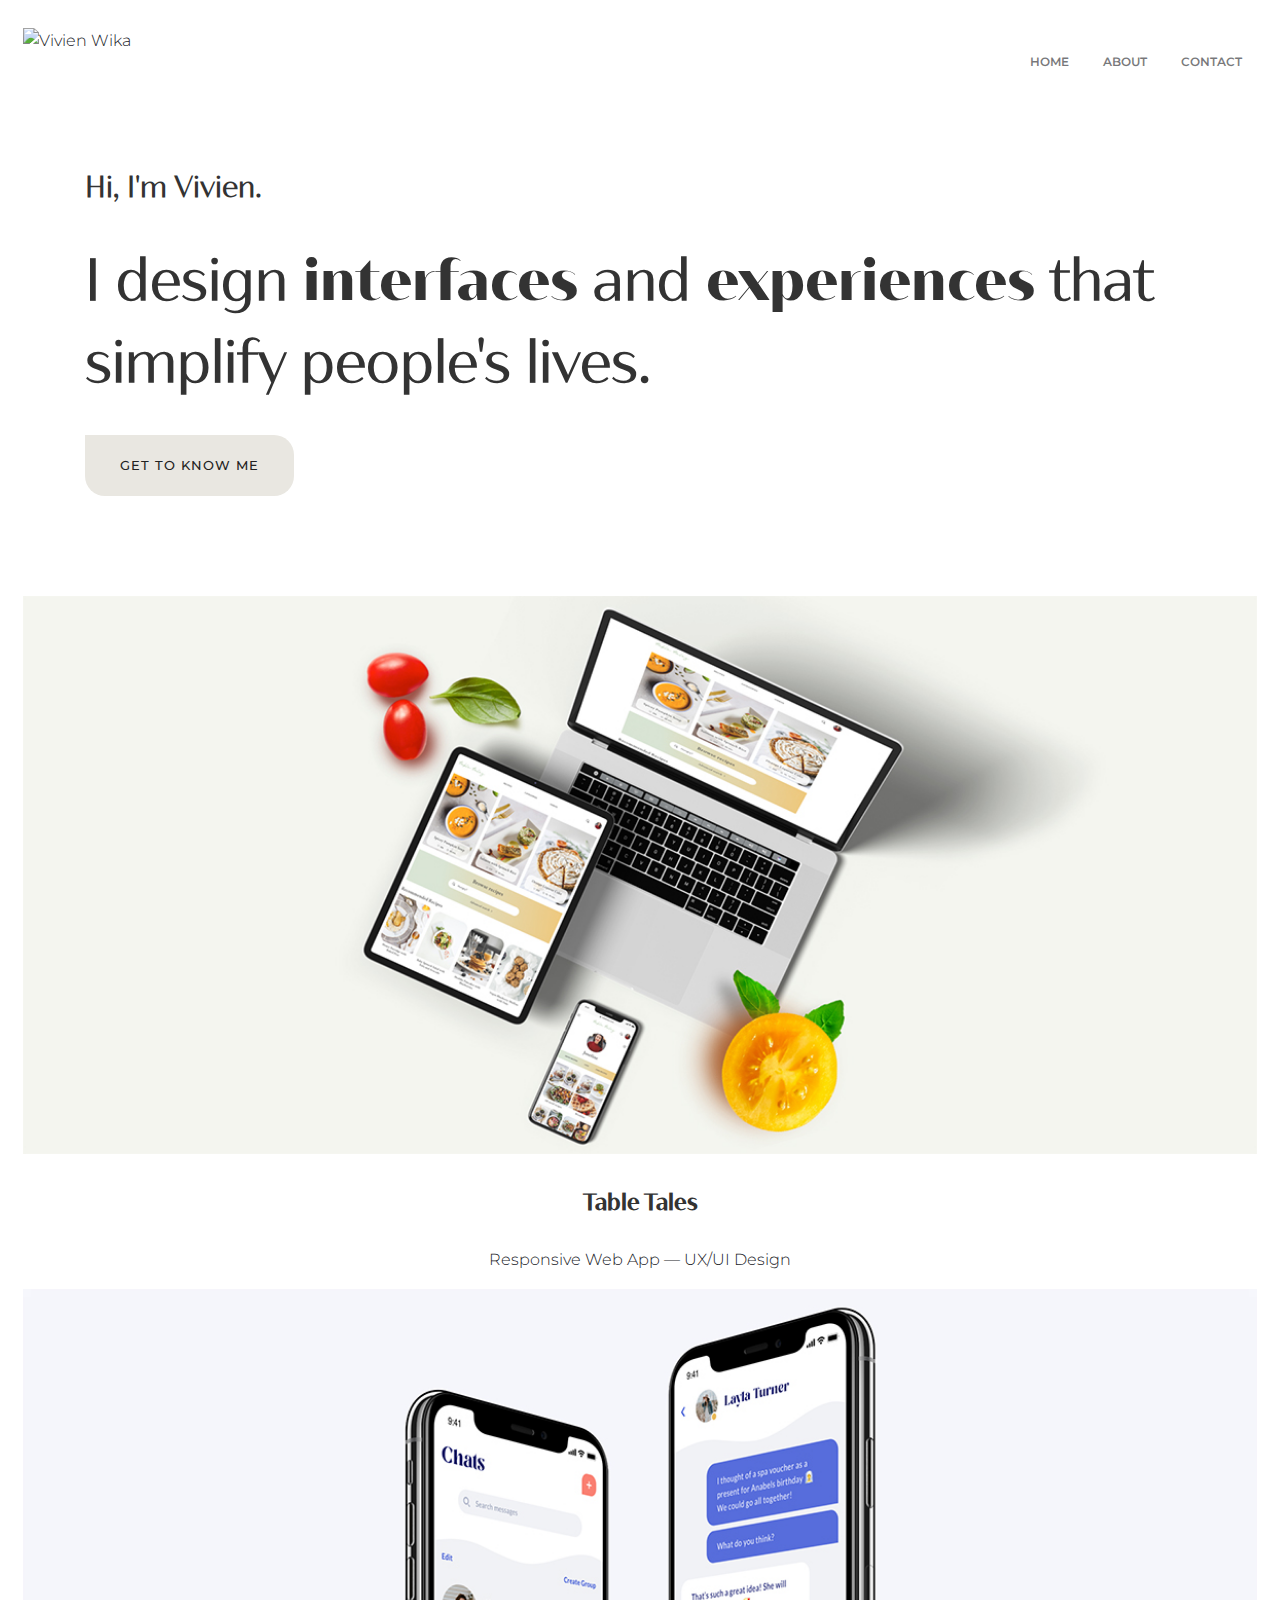
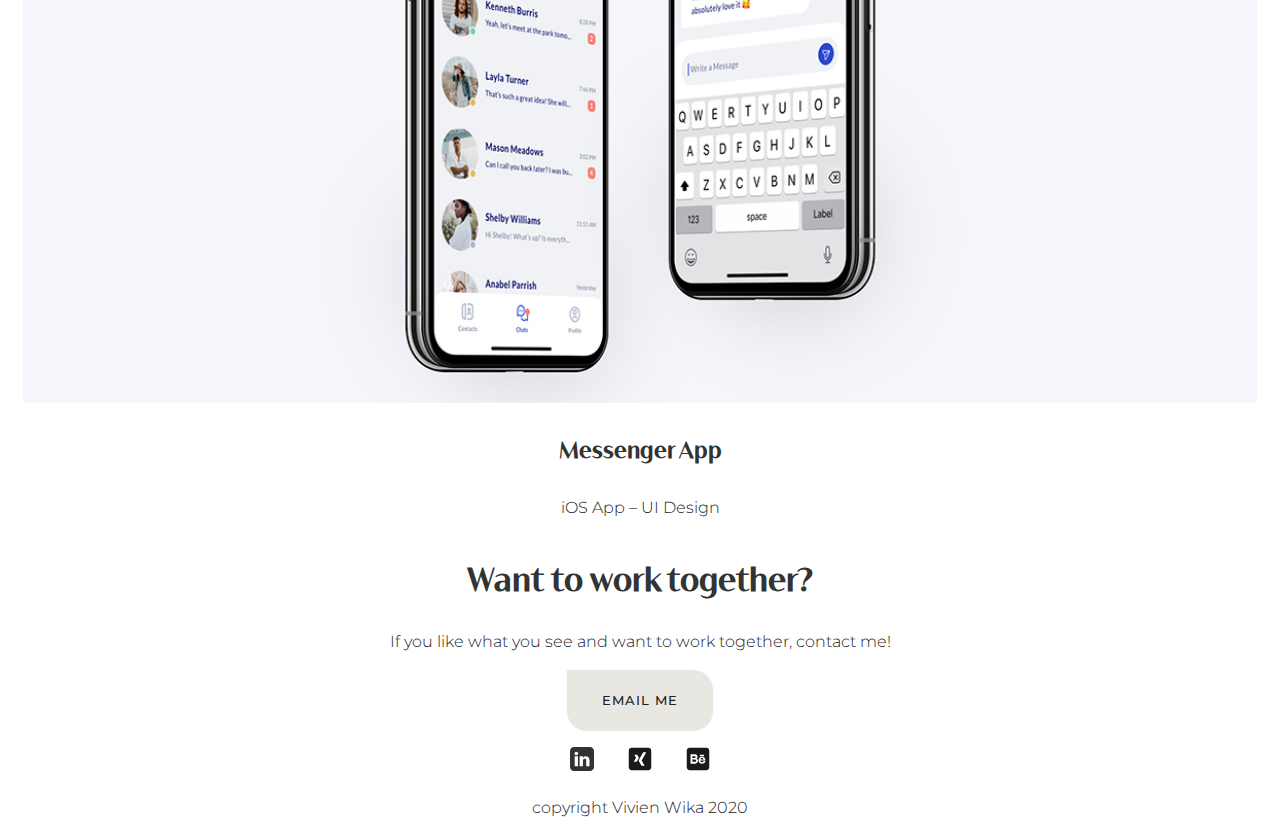
==== commit 92251319: "add responsive mobile menu" ====
--- a/index.html
+++ b/index.html
@@ -20,6 +20,7 @@
 	<link rel="preconnect" href="https://fonts.gstatic.com">
 	<link rel="preconnect" href="https://fonts.gstatic.com">
 	<link href="https://fonts.googleapis.com/css2?family=Montserrat:ital,wght@0,400;0,500;1,400&display=swap" rel="stylesheet">
+	<script src="https://kit.fontawesome.com/9abb0e4e04.js" crossorigin="anonymous"></script>
 </head>
 
 <body>
@@ -28,16 +29,19 @@
 		<!-- For the navigation -->
 		<div class="container">
 			<a href="index.html">
+				<div class="navtoggle" id="myNavtoggle">
 				<img src="img/logo.png" alt="Vivien Wika" class="logo">
 			</a>
 			<nav>
 				<ul>
 					<li> <a href="index.html">Home</a></li>
 					<li> <a href="about.html">About</a></li>
-					<li> <a href="#contact">Contact</a></li>
+					<li><a href="#contact" onclick="menuToggle()">Contact</a></li>
+					<li><a href="javascript:void(0);" class="icon" onclick="menuToggle()"><i class="fas fa-bars"></i></a></li>
 				</ul>
 			</nav>
 		</div>
+	</div>
 	</header>
 
 	<!-- For the hero section -->
@@ -53,12 +57,12 @@
 	<div id="work">
 		<div class="container">
 			<div class="row">
-				<div class="column col-ld-7">
+				<div class="column-col-ld-7">
 				<div>
 					<a href="#">
 						<picture>
-							<source srcset="img/table tales/table_tales_thumbnail@1x.jpg" media="(max-width:767px)">
-							<img src="img/table tales/table_tales_thumbnail@2x.jpg" alt="Table Tales">
+							<source srcset="img/table_tales/table_tales_thumbnail@1x.jpg" media="(max-width:767px)">
+							<img src="img/table_tales/table_tales_thumbnail@2x.jpg" alt="Table Tales">
 						</picture>
 					</a>
 				</div>
@@ -71,12 +75,12 @@
 			</div>
 
 
-				<div class="column col-ld-5">
+				<div class="column-col-ld-5">
 				<div>
 					<a href="messenger.html">
 						<picture>
-							<source srcset="img/messenger app/chats_mockup_2@1x.jpg" media="(max-width:767px)">
-							<img src="img/messenger app/chats_mockup_2@2x.jpg" alt="Messenger App">
+							<source srcset="img/messenger_app/chats_mockup_2@1x.jpg" media="(max-width:767px)">
+							<img src="img/messenger_app/chats_mockup_2@2x.jpg" alt="Messenger App">
 						</picture>
 					</a>
 				</div>
@@ -91,958 +95,7 @@
 		</div>
 	</div>
 
-	<div id="work">
-		<div class="container">
-			<div class="row">
-				<div class="column col-ld-7">
-				<div>
-					<a href="#">
-						<svg xmlns="http://www.w3.org/2000/svg" class="berlin-illustration" viewBox="0 0 700 505" xmlns:xlink="http://www.w3.org/1999/xlink">
-			<defs>
-					<polygon id="a" points=".06 231.917 .06 .929 688.717 .929 688.717 231.917" />
-			</defs>
-			<g fill="none" fill-rule="evenodd">
-				<g transform="translate(0 241)" class="cloud-front">
-				<path fill="#1A232C" d="M87.602,29 L87.602,28 C87.326,28.001 87.103,28.024 86.927,28.033 L86.979,29.031 L87.947,28.78 C85.741,20.282 78.041,14.002 68.852,14 C67.858,14 66.904,14.096 65.98,14.231 L66.125,15.22 L67.019,14.772 C62.626,6.015 53.567,0.001 43.102,0 C29.041,0.002 17.524,10.848 16.443,24.632 L17.44,24.71 L17.606,23.724 C16.803,23.589 15.969,23.5 15.102,23.5 C6.817,23.501 0.102,30.215 0.102,38.5 C0.102,46.785 6.817,53.499 15.102,53.5 L87.602,53.5 C94.644,53.499 100.351,47.792 100.352,40.75 C100.351,33.708 94.644,28.001 87.602,28 L87.602,30 C90.573,30 93.254,31.202 95.203,33.149 C97.15,35.097 98.351,37.778 98.352,40.75 C98.351,43.722 97.15,46.403 95.203,48.351 C93.254,50.298 90.573,51.5 87.602,51.5 L15.102,51.5 C11.509,51.5 8.265,50.046 5.909,47.692 C3.555,45.337 2.102,42.093 2.102,38.5 C2.102,34.907 3.555,31.663 5.909,29.308 C8.265,26.954 11.509,25.5 15.102,25.5 C15.831,25.5 16.553,25.575 17.273,25.697 C17.551,25.743 17.832,25.672 18.055,25.499 C18.277,25.325 18.414,25.07 18.436,24.789 C19.436,12.04 30.094,1.998 43.102,2 C52.786,1.999 61.163,7.564 65.231,15.669 C65.425,16.055 65.842,16.272 66.27,16.21 C67.132,16.084 67.988,16 68.852,16 C77.108,15.998 84.027,21.647 86.011,29.283 C86.13,29.741 86.557,30.054 87.031,30.03 C87.27,30.017 87.457,29.999 87.602,30 L87.602,29"
-						transform="translate(38 36)" />
-					</g>
-					<path fill="#B5CE6F" d="M646.484,484.382 C646.484,489.501 644.531,494.62 640.627,498.525 C636.722,502.43 631.603,504.382 626.484,504.382 L60.873,504.382 C55.754,504.382 50.636,502.43 46.731,498.525 C42.826,494.62 40.873,489.501 40.873,484.382 L40.873,471.917 L646.484,471.917 L646.484,484.382"
-					/>
-					<polyline fill="#67C2E2" points="334.824 185.029 101.449 185.029 106.209 195.08 563.438 195.08 568.2 185.029 334.824 185.029" />
-					<path fill="#1A232C" d="M334.824,185.029 L334.824,184.029 L101.449,184.029 C101.104,184.029 100.788,184.203 100.604,184.494 C100.42,184.785 100.398,185.146 100.545,185.457 L105.306,195.508 C105.471,195.856 105.824,196.079 106.209,196.079 L563.438,196.079 C563.824,196.079 564.177,195.856 564.342,195.508 L569.104,185.457 C569.251,185.146 569.229,184.785 569.045,184.494 C568.861,184.203 568.544,184.029 568.2,184.029 L334.824,184.029 L334.824,186.029 L566.62,186.029 L562.806,194.08 L106.842,194.08 L103.029,186.029 L334.824,186.029 L334.824,185.029"
-					/>
-					<polygon fill="#296997" points="114.416 218.974 560.222 218.974 560.222 195.08 114.416 195.08" />
-					<path fill="#1A232C" d="M560.222,218.974 L560.222,217.974 L115.416,217.974 L115.416,196.079 L559.222,196.079 L559.222,218.974 L560.222,218.974 L560.222,217.974 L560.222,218.974 L561.222,218.974 L561.222,195.08 C561.222,194.816 561.115,194.559 560.929,194.372 C560.742,194.186 560.485,194.08 560.222,194.08 L114.416,194.08 C114.152,194.08 113.895,194.186 113.708,194.372 C113.522,194.559 113.416,194.816 113.416,195.08 L113.416,218.974 C113.416,219.237 113.522,219.495 113.708,219.681 C113.895,219.867 114.152,219.974 114.416,219.974 L560.222,219.974 C560.485,219.974 560.742,219.867 560.929,219.681 C561.115,219.495 561.222,219.237 561.222,218.974 L560.222,218.974"
-					/>
-					<polygon fill="#67C2E2" points="105.85 269.08 573.225 269.08 573.225 233.398 105.85 233.398" />
-					<path fill="#1A232C" d="M573.225,233.398 L573.225,232.398 L105.85,232.398 C105.587,232.398 105.329,232.505 105.143,232.691 C104.957,232.877 104.85,233.134 104.85,233.398 L104.85,269.08 C104.85,269.344 104.957,269.601 105.143,269.788 C105.329,269.974 105.587,270.08 105.85,270.08 L573.225,270.08 C573.488,270.08 573.745,269.974 573.932,269.788 C574.118,269.601 574.225,269.344 574.225,269.08 L574.225,233.398 C574.225,233.134 574.118,232.877 573.932,232.691 C573.745,232.505 573.488,232.398 573.225,232.398 L573.225,233.398 L572.225,233.398 L572.225,268.08 L106.85,268.08 L106.85,234.398 L573.225,234.398 L573.225,233.398 L572.225,233.398 L573.225,233.398"
-					/>
-					<polygon fill="#296997" points="116.751 256.508 562.557 256.508 562.557 241.243 116.751 241.243" />
-					<path fill="#1A232C" d="M562.557,256.508 L562.557,255.508 L117.75,255.508 L117.75,242.243 L561.557,242.243 L561.557,256.508 L562.557,256.508 L562.557,255.508 L562.557,256.508 L563.557,256.508 L563.557,241.243 C563.557,240.979 563.45,240.722 563.264,240.535 C563.078,240.349 562.82,240.243 562.557,240.243 L116.75,240.243 C116.487,240.243 116.23,240.349 116.043,240.535 C115.857,240.722 115.751,240.979 115.751,241.243 L115.751,256.508 C115.751,256.771 115.857,257.029 116.043,257.215 C116.23,257.401 116.487,257.508 116.751,257.508 L562.557,257.508 C562.82,257.508 563.077,257.401 563.264,257.215 C563.45,257.029 563.557,256.771 563.557,256.508 L562.557,256.508"
-					/>
-					<polygon fill="#67C2E2" points="158.07 218.974 518.563 218.974 518.563 211.858 158.07 211.858" />
-					<path fill="#1A232C" d="M518.563,211.858 L518.563,210.858 L158.07,210.858 C157.807,210.858 157.549,210.964 157.363,211.151 C157.177,211.337 157.07,211.594 157.07,211.858 L157.07,218.974 C157.07,219.237 157.177,219.495 157.363,219.681 C157.549,219.867 157.807,219.974 158.07,219.974 L518.563,219.974 C518.826,219.974 519.083,219.867 519.27,219.681 C519.456,219.495 519.562,219.237 519.562,218.974 L519.562,211.858 C519.562,211.594 519.456,211.337 519.27,211.151 C519.083,210.964 518.826,210.858 518.563,210.858 L518.563,211.858 L517.563,211.858 L517.563,217.974 L159.07,217.974 L159.07,212.858 L518.563,212.858 L518.563,211.858 L517.563,211.858 L518.563,211.858"
-					/>
-					<polygon fill="#FBFDFC" points="186.438 211.858 490.194 211.858 490.194 204.741 186.438 204.741" />
-					<path fill="#1A232C" d="M490.194,204.741 L490.194,203.741 L186.438,203.741 C186.175,203.741 185.917,203.848 185.731,204.034 C185.545,204.221 185.438,204.478 185.438,204.741 L185.438,211.858 C185.438,212.121 185.545,212.379 185.731,212.565 C185.917,212.751 186.175,212.858 186.438,212.858 L490.194,212.858 C490.458,212.858 490.715,212.751 490.902,212.565 C491.088,212.379 491.194,212.121 491.194,211.858 L491.194,204.741 C491.194,204.478 491.088,204.221 490.902,204.034 C490.715,203.848 490.458,203.741 490.194,203.741 L490.194,204.741 L489.194,204.741 L489.194,210.858 L187.438,210.858 L187.438,205.741 L490.194,205.741 L490.194,204.741 L489.194,204.741 L490.194,204.741"
-					/>
-					<polygon fill="#67C2E2" points="206.805 204.741 469.828 204.741 469.828 197.624 206.805 197.624" />
-					<path fill="#1A232C" d="M469.828,197.624 L469.828,196.624 L206.805,196.624 C206.541,196.624 206.284,196.731 206.098,196.917 C205.911,197.103 205.805,197.361 205.805,197.624 L205.805,204.741 C205.805,205.005 205.911,205.262 206.098,205.449 C206.284,205.635 206.541,205.741 206.805,205.741 L469.828,205.741 C470.091,205.741 470.349,205.635 470.535,205.449 C470.722,205.262 470.828,205.005 470.828,204.741 L470.828,197.624 C470.828,197.361 470.722,197.103 470.535,196.917 C470.349,196.731 470.091,196.624 469.828,196.624 L469.828,197.624 L468.828,197.624 L468.828,203.741 L207.805,203.741 L207.805,198.624 L469.828,198.624 L469.828,197.624 L468.828,197.624 L469.828,197.624"
-					/>
-					<polygon fill="#FBFDFC" points="229.521 197.624 447.111 197.624 447.111 190.509 229.521 190.509" />
-					<path fill="#1A232C" d="M447.111,190.509 L447.111,189.509 L229.521,189.509 C229.258,189.509 229,189.616 228.814,189.802 C228.628,189.988 228.521,190.246 228.521,190.509 L228.521,197.624 C228.521,197.888 228.628,198.145 228.814,198.332 C229,198.518 229.258,198.624 229.521,198.624 L447.111,198.624 C447.375,198.624 447.632,198.518 447.818,198.332 C448.005,198.145 448.111,197.888 448.111,197.624 L448.111,190.509 C448.111,190.246 448.005,189.988 447.818,189.802 C447.632,189.616 447.375,189.509 447.111,189.509 L447.111,190.509 L446.111,190.509 L446.111,196.624 L230.521,196.624 L230.521,191.509 L447.111,191.509 L447.111,190.509 L446.111,190.509 L447.111,190.509"
-					/>
-					<path fill="#67C2E2" d="M135.607,355.447 C135.163,337.766 134.264,313.326 133.648,297.387 C133.274,287.721 133.004,281.18 133.004,281.18 L108.722,281.18 C108.722,281.18 108.452,287.721 108.079,297.387 C107.462,313.326 106.563,337.766 106.119,355.447 C105.953,362.059 105.85,367.732 105.85,371.653 L105.85,371.654 C105.85,386.117 107.243,424.332 108.089,446.189 C108.457,455.706 108.722,462.126 108.722,462.126 L133.004,462.126 C133.004,462.126 133.269,455.706 133.637,446.189 C134.482,424.332 135.876,386.117 135.876,371.654 L135.876,371.653 C135.876,367.732 135.773,362.059 135.607,355.447"
-					/>
-					<path fill="#428DAE" d="M133.648 297.387L108.079 297.387C108.452 287.721 108.722 281.18 108.722 281.18L133.004 281.18C133.004 281.18 133.274 287.721 133.648 297.387M135.876 371.654L105.85 371.654 105.85 371.653C105.85 367.732 105.953 362.059 106.119 355.447L135.607 355.447C135.773 362.059 135.876 367.732 135.876 371.653L135.876 371.654M133.004 462.126L108.722 462.126C108.722 462.126 108.457 455.706 108.089 446.189L133.637 446.189C133.269 455.706 133.004 462.126 133.004 462.126"
-					/>
-					<path fill="#1A232C" d="M109.612,461.199 L132.114,461.199 C132.447,453.007 134.949,390.886 134.949,371.653 C134.949,352.42 132.447,290.299 132.114,282.108 L109.612,282.108 C109.279,290.299 106.778,352.42 106.778,371.653 C106.778,390.886 109.279,453.007 109.612,461.199 Z M133.895,463.054 L107.832,463.054 L107.794,462.164 C107.766,461.466 104.922,392.193 104.922,371.653 C104.922,351.114 107.766,281.839 107.794,281.142 L107.832,280.252 L133.895,280.252 L133.931,281.142 C133.96,281.839 136.804,351.114 136.804,371.653 C136.804,392.193 133.96,461.466 133.931,462.164 L133.895,463.054 L133.895,463.054 Z"
-					/>
-					<path fill="#1A232C" d="M111.638 281.18L111.638 462.126C111.638 462.679 112.086 463.126 112.638 463.126 113.19 463.126 113.638 462.679 113.638 462.126L113.638 281.18C113.638 280.628 113.19 280.18 112.638 280.18 112.086 280.18 111.638 280.628 111.638 281.18M119.863 281.18L119.863 462.126C119.863 462.679 120.311 463.126 120.863 463.126 121.416 463.126 121.863 462.679 121.863 462.126L121.863 281.18C121.863 280.628 121.416 280.18 120.863 280.18 120.311 280.18 119.863 280.628 119.863 281.18M128.088 281.18L128.088 462.126C128.088 462.679 128.536 463.126 129.088 463.126 129.64 463.126 130.088 462.679 130.088 462.126L130.088 281.18C130.088 280.628 129.64 280.18 129.088 280.18 128.536 280.18 128.088 280.628 128.088 281.18"
-					/>
-					<path fill="#296997" d="M136.79,277.265 C136.79,279.418 134.675,281.18 132.09,281.18 L109.636,281.18 C107.051,281.18 104.936,279.418 104.936,277.265 C104.936,275.111 107.051,273.349 109.636,273.349 L132.09,273.349 C134.675,273.349 136.79,275.111 136.79,277.265"
-					/>
-					<path fill="#1A232C" d="M136.79,277.265 L135.79,277.265 C135.789,278.005 135.433,278.704 134.769,279.262 C134.109,279.814 133.155,280.181 132.09,280.18 L109.636,280.18 C108.571,280.181 107.617,279.814 106.956,279.262 C106.293,278.704 105.936,278.005 105.936,277.265 C105.936,276.524 106.293,275.825 106.957,275.267 C107.617,274.715 108.571,274.348 109.636,274.349 L132.09,274.349 C133.155,274.348 134.109,274.716 134.769,275.267 C135.433,275.825 135.789,276.524 135.79,277.265 L137.79,277.265 C137.791,275.851 137.09,274.593 136.049,273.731 C135.006,272.863 133.61,272.35 132.09,272.349 L109.636,272.349 C108.116,272.35 106.72,272.863 105.676,273.731 C104.636,274.593 103.935,275.851 103.936,277.265 C103.935,278.678 104.636,279.937 105.677,280.798 C106.72,281.666 108.116,282.179 109.636,282.18 L132.09,282.18 C133.61,282.179 135.006,281.666 136.049,280.798 C137.09,279.937 137.791,278.678 137.79,277.265 L136.79,277.265"
-					/>
-					<path fill="#296997" d="M140.775,467.217 C140.775,469.803 138.661,471.917 136.076,471.917 L105.65,471.917 C103.065,471.917 100.951,469.803 100.951,467.217 L100.951,466.825 C100.951,464.241 103.065,462.126 105.65,462.126 L136.076,462.126 C138.661,462.126 140.775,464.241 140.775,466.825 L140.775,467.217"
-					/>
-					<path fill="#1A232C" d="M140.775,467.217 L139.775,467.217 C139.775,468.235 139.361,469.155 138.688,469.83 C138.013,470.503 137.093,470.917 136.076,470.917 L105.65,470.917 C104.633,470.917 103.713,470.504 103.038,469.83 C102.365,469.155 101.951,468.235 101.951,467.217 L101.951,466.825 C101.951,465.808 102.365,464.889 103.038,464.214 C103.713,463.54 104.633,463.127 105.65,463.126 L136.076,463.126 C137.093,463.127 138.013,463.54 138.688,464.214 C139.362,464.889 139.775,465.808 139.775,466.825 L139.775,467.217 L141.775,467.217 L141.775,466.825 C141.772,463.684 139.217,461.13 136.076,461.126 L105.65,461.126 C102.509,461.13 99.955,463.684 99.951,466.825 L99.951,467.217 C99.954,470.36 102.509,472.914 105.65,472.917 L136.076,472.917 C139.217,472.914 141.772,470.36 141.775,467.217 L140.775,467.217"
-					/>
-					<path fill="#296997" d="M136.79,458.208 C136.79,460.363 134.675,462.126 132.09,462.126 L109.636,462.126 C107.051,462.126 104.936,460.363 104.936,458.208 C104.936,456.057 107.051,454.292 109.636,454.292 L132.09,454.292 C134.675,454.292 136.79,456.057 136.79,458.208"
-					/>
-					<path fill="#1A232C" d="M136.79,458.208 L135.79,458.208 C135.789,458.949 135.432,459.649 134.769,460.207 C134.108,460.76 133.154,461.128 132.09,461.126 L109.636,461.126 C108.572,461.128 107.617,460.76 106.957,460.207 C106.293,459.649 105.936,458.949 105.936,458.208 C105.936,457.47 106.293,456.77 106.957,456.212 C107.617,455.659 108.572,455.291 109.636,455.292 L132.09,455.292 C133.154,455.291 134.108,455.659 134.769,456.212 C135.433,456.77 135.789,457.47 135.79,458.208 L137.79,458.208 C137.791,456.796 137.09,455.538 136.05,454.675 C135.006,453.808 133.61,453.294 132.09,453.292 L109.636,453.292 C108.115,453.294 106.719,453.808 105.676,454.675 C104.636,455.538 103.935,456.796 103.936,458.208 C103.935,459.622 104.636,460.881 105.676,461.743 C106.72,462.611 108.116,463.125 109.636,463.126 L132.09,463.126 C133.61,463.125 135.006,462.611 136.05,461.743 C137.09,460.881 137.791,459.622 137.79,458.208 L136.79,458.208"
-					/>
-					<path fill="#67C2E2" d="M572.471,355.447 C572.025,337.766 571.126,313.326 570.51,297.387 C570.137,287.721 569.867,281.18 569.867,281.18 L545.585,281.18 C545.585,281.18 545.315,287.721 544.942,297.387 C544.326,313.326 543.427,337.766 542.981,355.447 C542.815,362.059 542.713,367.732 542.713,371.653 L542.713,371.654 C542.713,386.117 544.107,424.332 544.952,446.189 C545.32,455.706 545.585,462.126 545.585,462.126 L569.867,462.126 C569.867,462.126 570.132,455.706 570.499,446.189 C571.346,424.332 572.739,386.117 572.739,371.654 L572.739,371.653 C572.739,367.732 572.637,362.059 572.471,355.447"
-					/>
-					<path fill="#428DAE" d="M569.582 297.387L566.951 297.387 566.951 282.108 568.977 282.108C569.063 284.206 569.29 289.841 569.582 297.387M564.951 297.387L545.871 297.387C546.162 289.841 546.39 284.206 546.476 282.108L564.951 282.108 564.951 297.387M571.8 369.187L566.951 369.187 566.951 356.265 571.562 356.265C571.685 361.272 571.771 365.701 571.8 369.187M564.951 369.187L543.653 369.187C543.684 365.512 543.777 360.79 543.912 355.447L553.551 355.447 553.551 356.265 564.951 356.265 564.951 369.187"
-					/>
-					<path fill="#1A232C" d="M546.476,461.199 L568.977,461.199 C569.31,453.007 571.812,390.886 571.812,371.653 C571.812,352.42 569.31,290.299 568.977,282.108 L546.476,282.108 C546.142,290.299 543.642,352.42 543.642,371.653 C543.642,390.886 546.142,453.007 546.476,461.199 M570.758,463.054 L544.694,463.054 L544.658,462.164 C544.629,461.466 541.785,392.193 541.785,371.653 C541.785,351.114 544.629,281.839 544.658,281.142 L544.694,280.252 L570.758,280.252 L570.795,281.142 C570.823,281.839 573.667,351.114 573.667,371.653 C573.667,392.193 570.823,461.466 570.795,462.164 L570.758,463.054"
-					/>
-					<path fill="#1A232C" d="M548.501 281.18L548.501 462.126C548.501 462.679 548.949 463.126 549.501 463.126 550.053 463.126 550.501 462.679 550.501 462.126L550.501 281.18C550.501 280.628 550.053 280.18 549.501 280.18 548.949 280.18 548.501 280.628 548.501 281.18M556.727 281.18L556.727 462.126C556.727 462.679 557.174 463.126 557.727 463.126 558.279 463.126 558.727 462.679 558.727 462.126L558.727 281.18C558.727 280.628 558.279 280.18 557.727 280.18 557.174 280.18 556.727 280.628 556.727 281.18M564.951 281.18L564.951 462.126C564.951 462.679 565.399 463.126 565.951 463.126 566.503 463.126 566.951 462.679 566.951 462.126L566.951 281.18C566.951 280.628 566.503 280.18 565.951 280.18 565.399 280.18 564.951 280.628 564.951 281.18"
-					/>
-					<path fill="#296997" d="M573.653,277.265 C573.653,279.418 571.537,281.18 568.953,281.18 L546.499,281.18 C543.915,281.18 541.799,279.418 541.799,277.265 C541.799,275.111 543.915,273.349 546.499,273.349 L568.953,273.349 C571.537,273.349 573.653,275.111 573.653,277.265"
-					/>
-					<path fill="#1A232C" d="M573.653,277.265 L572.653,277.265 C572.653,278.005 572.296,278.704 571.632,279.262 C570.972,279.814 570.017,280.181 568.953,280.18 L546.499,280.18 C545.435,280.181 544.48,279.814 543.82,279.262 C543.156,278.704 542.8,278.005 542.799,277.265 C542.8,276.525 543.156,275.825 543.82,275.267 C544.481,274.715 545.435,274.348 546.499,274.349 L568.953,274.349 C570.017,274.348 570.972,274.715 571.632,275.267 C572.296,275.825 572.653,276.525 572.653,277.265 L574.653,277.265 C574.654,275.851 573.953,274.593 572.912,273.731 C571.869,272.863 570.473,272.35 568.953,272.349 L546.499,272.349 C544.979,272.35 543.583,272.863 542.54,273.731 C541.499,274.593 540.798,275.851 540.799,277.265 C540.798,278.679 541.499,279.937 542.54,280.798 C543.583,281.666 544.979,282.179 546.499,282.18 L568.953,282.18 C570.473,282.179 571.869,281.666 572.912,280.798 C573.953,279.937 574.654,278.679 574.653,277.265 L573.653,277.265"
-					/>
-					<path fill="#296997" d="M577.639,467.217 C577.639,469.803 575.524,471.917 572.938,471.917 L542.514,471.917 C539.929,471.917 537.813,469.803 537.813,467.217 L537.813,466.825 C537.813,464.241 539.929,462.126 542.514,462.126 L572.938,462.126 C575.524,462.126 577.639,464.241 577.639,466.825 L577.639,467.217"
-					/>
-					<path fill="#1A232C" d="M577.639,467.217 L576.639,467.217 C576.638,468.235 576.225,469.155 575.551,469.83 C574.876,470.503 573.956,470.917 572.938,470.917 L542.514,470.917 C541.497,470.917 540.576,470.503 539.901,469.83 C539.227,469.155 538.814,468.234 538.813,467.217 L538.813,466.825 C538.814,465.808 539.227,464.889 539.901,464.214 C540.576,463.54 541.497,463.127 542.514,463.126 L572.938,463.126 C573.956,463.127 574.876,463.54 575.551,464.214 C576.225,464.888 576.638,465.808 576.639,466.825 L576.639,467.217 L578.639,467.217 L578.639,466.825 C578.635,463.684 576.081,461.13 572.938,461.126 L542.514,461.126 C539.372,461.13 536.817,463.684 536.813,466.825 L536.813,467.217 C536.817,470.36 539.372,472.914 542.514,472.917 L572.938,472.917 C576.081,472.914 578.635,470.359 578.639,467.217 L577.639,467.217"
-					/>
-					<path fill="#296997" d="M573.653,458.208 C573.653,460.363 571.537,462.126 568.953,462.126 L546.499,462.126 C543.915,462.126 541.799,460.363 541.799,458.208 C541.799,456.057 543.915,454.292 546.499,454.292 L568.953,454.292 C571.537,454.292 573.653,456.057 573.653,458.208"
-					/>
-					<path fill="#1A232C" d="M573.653,458.208 L572.653,458.208 C572.653,458.949 572.296,459.649 571.632,460.207 C570.971,460.76 570.017,461.128 568.953,461.126 L546.499,461.126 C545.435,461.128 544.481,460.76 543.82,460.207 C543.157,459.649 542.799,458.949 542.799,458.208 C542.799,457.47 543.156,456.77 543.82,456.212 C544.481,455.659 545.435,455.291 546.499,455.292 L568.953,455.292 C570.017,455.291 570.971,455.659 571.632,456.212 C572.296,456.77 572.653,457.47 572.653,458.208 L574.653,458.208 C574.654,456.796 573.953,455.538 572.912,454.675 C571.869,453.808 570.473,453.294 568.953,453.292 L546.499,453.292 C544.979,453.294 543.583,453.808 542.54,454.675 C541.499,455.538 540.798,456.796 540.799,458.208 C540.798,459.622 541.499,460.881 542.54,461.743 C543.583,462.611 544.979,463.125 546.499,463.126 L568.953,463.126 C570.473,463.125 571.869,462.611 572.912,461.743 C573.953,460.881 574.654,459.622 574.653,458.208 L573.653,458.208"
-					/>
-					<path fill="#67C2E2" d="M485.098,355.447 C484.654,337.766 483.753,313.326 483.137,297.387 C482.764,287.721 482.494,281.18 482.494,281.18 L458.213,281.18 C458.213,281.18 457.942,287.721 457.569,297.387 C456.953,313.326 456.055,337.766 455.608,355.447 C455.443,362.059 455.34,367.732 455.34,371.653 L455.34,371.654 C455.34,386.117 456.733,424.332 457.58,446.189 C457.948,455.706 458.213,462.126 458.213,462.126 L482.494,462.126 C482.494,462.126 482.759,455.706 483.126,446.189 C483.973,424.332 485.366,386.117 485.366,371.654 L485.366,371.653 C485.366,367.732 485.265,362.059 485.098,355.447"
-					/>
-					<path fill="#428DAE" d="M483.137 297.387L457.569 297.387C457.942 287.721 458.213 281.18 458.213 281.18L482.494 281.18C482.494 281.18 482.764 287.721 483.137 297.387M485.355 369.187L455.351 369.187C455.382 365.502 455.475 360.78 455.608 355.447L485.098 355.447C485.232 360.78 485.325 365.502 485.355 369.187"
-					/>
-					<path fill="#1A232C" d="M459.103,461.199 L481.605,461.199 C481.938,453.007 484.439,390.886 484.439,371.653 C484.439,352.42 481.938,290.299 481.605,282.108 L459.103,282.108 C458.769,290.299 456.268,352.42 456.268,371.653 C456.268,390.886 458.769,453.007 459.103,461.199 Z M483.386,463.054 L457.321,463.054 L457.285,462.164 C457.256,461.466 454.412,392.193 454.412,371.653 C454.412,351.114 457.256,281.839 457.285,281.142 L457.321,280.252 L483.386,280.252 L483.422,281.142 C483.45,281.839 486.294,351.114 486.294,371.653 C486.294,392.193 483.45,461.466 483.422,462.164 L483.386,463.054 L483.386,463.054 Z"
-					/>
-					<path fill="#1A232C" d="M461.128 281.18L461.128 462.126C461.128 462.679 461.576 463.126 462.128 463.126 462.68 463.126 463.128 462.679 463.128 462.126L463.128 281.18C463.128 280.628 462.68 280.18 462.128 280.18 461.576 280.18 461.128 280.628 461.128 281.18M469.354 281.18L469.354 462.126C469.354 462.679 469.801 463.126 470.354 463.126 470.906 463.126 471.354 462.679 471.354 462.126L471.354 281.18C471.354 280.628 470.906 280.18 470.354 280.18 469.801 280.18 469.354 280.628 469.354 281.18M477.578 281.18L477.578 462.126C477.578 462.679 478.026 463.126 478.578 463.126 479.13 463.126 479.578 462.679 479.578 462.126L479.578 281.18C479.578 280.628 479.13 280.18 478.578 280.18 478.026 280.18 477.578 280.628 477.578 281.18"
-					/>
-					<path fill="#296997" d="M486.281,277.265 C486.281,279.418 484.164,281.18 481.58,281.18 L459.126,281.18 C456.542,281.18 454.426,279.418 454.426,277.265 C454.426,275.111 456.542,273.349 459.126,273.349 L481.58,273.349 C484.164,273.349 486.281,275.111 486.281,277.265"
-					/>
-					<path fill="#1A232C" d="M486.281,277.265 L485.281,277.265 C485.281,278.005 484.924,278.704 484.26,279.262 C483.599,279.814 482.644,280.181 481.58,280.18 L459.126,280.18 C458.062,280.181 457.107,279.814 456.447,279.262 C455.783,278.704 455.427,278.005 455.426,277.265 C455.427,276.525 455.783,275.825 456.447,275.267 C457.108,274.715 458.062,274.348 459.126,274.349 L481.58,274.349 C482.644,274.348 483.599,274.716 484.26,275.268 C484.924,275.825 485.281,276.525 485.281,277.265 L487.281,277.265 C487.282,275.851 486.58,274.593 485.54,273.731 C484.496,272.863 483.1,272.35 481.58,272.349 L459.126,272.349 C457.606,272.35 456.21,272.863 455.167,273.731 C454.126,274.593 453.425,275.851 453.426,277.265 C453.425,278.679 454.126,279.937 455.167,280.798 C456.21,281.666 457.606,282.179 459.126,282.18 L481.58,282.18 C483.1,282.179 484.496,281.666 485.54,280.799 C486.58,279.937 487.282,278.679 487.281,277.265 L486.281,277.265"
-					/>
-					<path fill="#296997" d="M490.266,467.217 C490.266,469.803 488.151,471.917 485.565,471.917 L455.141,471.917 C452.556,471.917 450.44,469.803 450.44,467.217 L450.44,466.825 C450.44,464.241 452.556,462.126 455.141,462.126 L485.565,462.126 C488.151,462.126 490.266,464.241 490.266,466.825 L490.266,467.217"
-					/>
-					<path fill="#1A232C" d="M490.266,467.217 L489.266,467.217 C489.265,468.235 488.852,469.155 488.178,469.83 C487.503,470.503 486.583,470.917 485.565,470.917 L455.141,470.917 C454.124,470.917 453.203,470.503 452.528,469.83 C451.854,469.155 451.441,468.234 451.44,467.217 L451.44,466.825 C451.441,465.808 451.854,464.889 452.528,464.214 C453.203,463.54 454.124,463.127 455.141,463.126 L485.565,463.126 C486.583,463.127 487.503,463.54 488.178,464.214 C488.852,464.888 489.265,465.808 489.266,466.825 L489.266,467.217 L491.266,467.217 L491.266,466.825 C491.262,463.684 488.708,461.13 485.565,461.126 L455.141,461.126 C451.999,461.13 449.444,463.684 449.44,466.825 L449.44,467.217 C449.444,470.36 451.999,472.914 455.141,472.917 L485.565,472.917 C488.708,472.914 491.262,470.359 491.266,467.217 L490.266,467.217"
-					/>
-					<path fill="#296997" d="M486.281,458.208 C486.281,460.363 484.164,462.126 481.58,462.126 L459.126,462.126 C456.542,462.126 454.426,460.363 454.426,458.208 C454.426,456.057 456.542,454.292 459.126,454.292 L481.58,454.292 C484.164,454.292 486.281,456.057 486.281,458.208"
-					/>
-					<path fill="#1A232C" d="M486.281,458.208 L485.281,458.208 C485.281,458.949 484.923,459.649 484.26,460.207 C483.599,460.76 482.644,461.128 481.58,461.126 L459.126,461.126 C458.062,461.128 457.108,460.76 456.447,460.207 C455.784,459.649 455.427,458.949 455.426,458.208 C455.426,457.47 455.783,456.77 456.447,456.212 C457.108,455.659 458.062,455.291 459.126,455.292 L481.58,455.292 C482.644,455.291 483.598,455.659 484.26,456.212 C484.924,456.77 485.281,457.47 485.281,458.208 L487.281,458.208 C487.282,456.795 486.58,455.538 485.54,454.675 C484.496,453.808 483.1,453.294 481.58,453.292 L459.126,453.292 C457.606,453.294 456.21,453.808 455.167,454.675 C454.126,455.538 453.425,456.796 453.426,458.208 C453.425,459.622 454.126,460.881 455.167,461.743 C456.21,462.611 457.606,463.125 459.126,463.126 L481.58,463.126 C483.1,463.125 484.496,462.611 485.54,461.743 C486.581,460.881 487.282,459.622 487.281,458.208 L486.281,458.208"
-					/>
-					<path fill="#67C2E2" d="M397.726,354.466 C397.28,336.787 396.381,312.346 395.765,296.407 C395.392,286.742 395.122,280.2 395.122,280.2 L370.84,280.2 C370.84,280.2 370.57,286.742 370.197,296.407 C369.581,312.346 368.682,336.787 368.236,354.466 C368.07,361.078 367.968,366.751 367.968,370.672 L367.968,370.673 C367.968,385.136 369.361,423.352 370.207,445.208 C370.575,454.726 370.84,461.146 370.84,461.146 L395.122,461.146 C395.122,461.146 395.386,454.726 395.754,445.208 C396.601,423.352 397.994,385.136 397.994,370.673 L397.994,370.672 C397.994,366.751 397.892,361.078 397.726,354.466"
-					/>
-					<path fill="#428DAE" d="M394.837 296.407L392.206 296.407 392.206 281.127 394.233 281.127C394.318 283.225 394.545 288.861 394.837 296.407L394.837 296.407zM383.981 296.407L390.206 296.407 390.206 281.127 383.981 281.127 383.981 296.407zM375.756 296.407L381.98 296.407 381.98 281.127 375.756 281.127 375.756 296.407zM373.756 296.407L371.126 296.407C371.417 288.861 371.645 283.225 371.73 281.127L373.756 281.127 373.756 296.407 373.756 296.407zM397.062 369.187L392.206 369.187 392.206 354.466 396.796 354.466C396.943 360.298 397.041 365.389 397.062 369.187L397.062 369.187zM383.981 369.187L390.206 369.187 390.206 354.466 383.981 354.466 383.981 369.187zM375.756 369.187L381.98 369.187 381.98 354.466 375.756 354.466 375.756 369.187zM373.756 369.187L368.9 369.187C368.921 365.389 369.019 360.298 369.166 354.466L373.756 354.466 373.756 369.187 373.756 369.187z"
-					/>
-					<path fill="#1A232C" d="M371.73,460.218 L394.233,460.218 C394.565,452.027 397.066,389.906 397.066,370.672 C397.066,351.44 394.565,289.319 394.233,281.127 L371.73,281.127 C371.397,289.319 368.895,351.44 368.895,370.672 C368.895,389.906 371.397,452.027 371.73,460.218 M396.013,462.074 L369.949,462.074 L369.912,461.184 C369.884,460.486 367.04,391.212 367.04,370.672 C367.04,350.133 369.884,280.859 369.912,280.162 L369.949,279.272 L396.013,279.272 L396.05,280.162 C396.078,280.859 398.922,350.133 398.922,370.672 C398.922,391.212 396.078,460.486 396.05,461.184 L396.013,462.074"
-					/>
-					<path fill="#1A232C" d="M373.756 280.2L373.756 461.146C373.756 461.698 374.203 462.146 374.756 462.146 375.308 462.146 375.756 461.698 375.756 461.146L375.756 280.2C375.756 279.647 375.308 279.2 374.756 279.2 374.203 279.2 373.756 279.647 373.756 280.2M381.98 280.2L381.98 461.146C381.98 461.698 382.428 462.146 382.98 462.146 383.533 462.146 383.981 461.698 383.981 461.146L383.981 280.2C383.981 279.647 383.533 279.2 382.98 279.2 382.428 279.2 381.98 279.647 381.98 280.2M390.206 280.2L390.206 461.146C390.206 461.698 390.654 462.146 391.206 462.146 391.758 462.146 392.206 461.698 392.206 461.146L392.206 280.2C392.206 279.647 391.758 279.2 391.206 279.2 390.654 279.2 390.206 279.647 390.206 280.2"
-					/>
-					<path fill="#296997" d="M398.908,276.285 C398.908,278.439 396.792,280.2 394.208,280.2 L371.754,280.2 C369.17,280.2 367.053,278.439 367.053,276.285 C367.053,274.13 369.17,272.369 371.754,272.369 L394.208,272.369 C396.792,272.369 398.908,274.13 398.908,276.285"
-					/>
-					<path fill="#1A232C" d="M398.908,276.285 L397.908,276.285 C397.907,277.025 397.551,277.724 396.887,278.281 C396.227,278.833 395.272,279.201 394.208,279.2 L371.754,279.2 C370.69,279.201 369.735,278.833 369.074,278.281 C368.41,277.724 368.053,277.025 368.053,276.285 C368.053,275.544 368.41,274.845 369.074,274.287 C369.735,273.735 370.69,273.367 371.754,273.369 L394.208,273.369 C395.272,273.367 396.227,273.735 396.887,274.287 C397.551,274.844 397.907,275.544 397.908,276.285 L399.908,276.285 C399.909,274.871 399.208,273.612 398.167,272.75 C397.124,271.883 395.728,271.37 394.208,271.369 L371.754,271.369 C370.234,271.37 368.838,271.883 367.794,272.75 C366.754,273.612 366.052,274.871 366.053,276.285 C366.052,277.699 366.754,278.957 367.795,279.818 C368.838,280.686 370.234,281.198 371.754,281.2 L394.208,281.2 C395.728,281.198 397.123,280.686 398.167,279.818 C399.208,278.957 399.909,277.698 399.908,276.285 L398.908,276.285"
-					/>
-					<path fill="#296997" d="M402.894,466.237 C402.894,468.823 400.779,470.937 398.193,470.937 L367.768,470.937 C365.183,470.937 363.068,468.823 363.068,466.237 L363.068,465.844 C363.068,463.26 365.183,461.146 367.768,461.146 L398.193,461.146 C400.779,461.146 402.894,463.26 402.894,465.844 L402.894,466.237"
-					/>
-					<path fill="#1A232C" d="M402.894,466.237 L401.894,466.237 C401.893,467.254 401.48,468.174 400.806,468.849 C400.131,469.523 399.211,469.937 398.193,469.937 L367.768,469.937 C366.751,469.937 365.831,469.523 365.156,468.849 C364.482,468.174 364.069,467.254 364.068,466.237 L364.068,465.844 C364.069,464.828 364.482,463.908 365.156,463.233 C365.831,462.56 366.751,462.146 367.768,462.146 L398.193,462.146 C399.211,462.146 400.131,462.56 400.806,463.233 C401.48,463.908 401.893,464.828 401.894,465.844 L401.894,466.237 L403.894,466.237 L403.894,465.844 C403.89,462.703 401.336,460.15 398.193,460.146 L367.768,460.146 C364.626,460.15 362.072,462.703 362.068,465.844 L362.068,466.237 C362.072,469.379 364.626,471.933 367.768,471.937 L398.193,471.937 C401.336,471.933 403.89,469.379 403.894,466.237 L402.894,466.237"
-					/>
-					<path fill="#296997" d="M398.908,457.228 C398.908,459.382 396.792,461.146 394.208,461.146 L371.754,461.146 C369.17,461.146 367.053,459.382 367.053,457.228 C367.053,455.077 369.17,453.312 371.754,453.312 L394.208,453.312 C396.792,453.312 398.908,455.077 398.908,457.228"
-					/>
-					<path fill="#1A232C" d="M398.908,457.228 L397.908,457.228 C397.908,457.968 397.55,458.669 396.887,459.226 C396.226,459.779 395.272,460.147 394.208,460.146 L371.754,460.146 C370.69,460.147 369.736,459.779 369.074,459.226 C368.411,458.668 368.053,457.968 368.053,457.228 C368.053,456.489 368.41,455.789 369.074,455.231 C369.736,454.679 370.69,454.311 371.754,454.312 L394.208,454.312 C395.272,454.311 396.226,454.679 396.887,455.231 C397.551,455.789 397.908,456.489 397.908,457.228 L399.908,457.228 C399.909,455.815 399.208,454.557 398.167,453.695 C397.124,452.827 395.728,452.313 394.208,452.312 L371.754,452.312 C370.234,452.313 368.838,452.827 367.794,453.695 C366.754,454.557 366.052,455.815 366.053,457.228 C366.052,458.642 366.753,459.901 367.794,460.763 C368.838,461.631 370.234,462.145 371.754,462.146 L394.208,462.146 C395.728,462.145 397.124,461.631 398.167,460.763 C399.208,459.9 399.909,458.642 399.908,457.228 L398.908,457.228"
-					/>
-					<path fill="#67C2E2" d="M310.353,354.466 C309.908,336.787 309.009,312.346 308.393,296.407 C308.019,286.742 307.75,280.2 307.75,280.2 L283.467,280.2 C283.467,280.2 283.198,286.742 282.824,296.407 C282.208,312.346 281.309,336.787 280.864,354.466 C280.698,361.078 280.596,366.751 280.596,370.672 L280.596,370.673 C280.596,385.136 281.989,423.352 282.834,445.208 C283.202,454.726 283.467,461.146 283.467,461.146 L307.75,461.146 C307.75,461.146 308.014,454.726 308.382,445.208 C309.228,423.352 310.622,385.136 310.622,370.673 L310.622,370.672 C310.622,366.751 310.518,361.078 310.353,354.466"
-					/>
-					<path fill="#428DAE" d="M308.393 296.407L282.824 296.407C283.198 286.742 283.467 280.2 283.467 280.2L307.75 280.2C307.75 280.2 308.019 286.742 308.393 296.407M310.617 369.187L280.6 369.187C280.621 365.377 280.718 360.285 280.864 354.466L310.353 354.466C310.498 360.285 310.596 365.377 310.617 369.187"
-					/>
-					<path fill="#1A232C" d="M284.357,460.218 L306.86,460.218 C307.193,452.027 309.694,389.906 309.694,370.672 C309.694,351.44 307.193,289.319 306.86,281.127 L284.357,281.127 C284.024,289.319 281.523,351.44 281.523,370.672 C281.523,389.906 284.024,452.027 284.357,460.218 Z M308.639,462.074 L282.576,462.074 L282.54,461.184 C282.511,460.486 279.668,391.212 279.668,370.672 C279.668,350.133 282.511,280.859 282.54,280.162 L282.576,279.272 L308.639,279.272 L308.677,280.162 C308.706,280.859 311.549,350.133 311.549,370.672 C311.549,391.212 308.706,460.486 308.677,461.184 L308.639,462.074 L308.639,462.074 Z"
-					/>
-					<path fill="#1A232C" d="M286.383 280.2L286.383 461.146C286.383 461.698 286.831 462.146 287.383 462.146 287.936 462.146 288.383 461.698 288.383 461.146L288.383 280.2C288.383 279.647 287.936 279.2 287.383 279.2 286.831 279.2 286.383 279.647 286.383 280.2M294.608 280.2L294.608 461.146C294.608 461.698 295.056 462.146 295.608 462.146 296.161 462.146 296.608 461.698 296.608 461.146L296.608 280.2C296.608 279.647 296.161 279.2 295.608 279.2 295.056 279.2 294.608 279.647 294.608 280.2M302.834 280.2L302.834 461.146C302.834 461.698 303.281 462.146 303.834 462.146 304.386 462.146 304.834 461.698 304.834 461.146L304.834 280.2C304.834 279.647 304.386 279.2 303.834 279.2 303.281 279.2 302.834 279.647 302.834 280.2"
-					/>
-					<path fill="#296997" d="M311.535,276.285 C311.535,278.439 309.42,280.2 306.836,280.2 L284.381,280.2 C281.797,280.2 279.681,278.439 279.681,276.285 C279.681,274.13 281.797,272.369 284.381,272.369 L306.836,272.369 C309.42,272.369 311.535,274.13 311.535,276.285"
-					/>
-					<path fill="#1A232C" d="M311.535,276.285 L310.535,276.285 C310.534,277.025 310.177,277.724 309.514,278.282 C308.854,278.833 307.901,279.201 306.836,279.2 L284.381,279.2 C283.316,279.201 282.362,278.833 281.702,278.281 C281.038,277.724 280.681,277.025 280.681,276.285 C280.681,275.544 281.038,274.844 281.702,274.287 C282.362,273.735 283.317,273.367 284.381,273.369 L306.836,273.369 C307.9,273.367 308.854,273.735 309.514,274.287 C310.177,274.844 310.534,275.544 310.535,276.285 L312.535,276.285 C312.535,274.871 311.835,273.613 310.795,272.75 C309.751,271.883 308.356,271.37 306.836,271.369 L284.381,271.369 C282.861,271.37 281.465,271.883 280.422,272.75 C279.381,273.612 278.68,274.871 278.681,276.285 C278.68,277.698 279.381,278.957 280.422,279.818 C281.465,280.686 282.861,281.198 284.381,281.2 L306.836,281.2 C308.356,281.198 309.751,280.685 310.794,279.818 C311.835,278.956 312.535,277.698 312.535,276.285 L311.535,276.285"
-					/>
-					<path fill="#296997" d="M315.522,466.237 C315.522,468.823 313.407,470.937 310.821,470.937 L280.396,470.937 C277.811,470.937 275.696,468.823 275.696,466.237 L275.696,465.844 C275.696,463.26 277.811,461.146 280.396,461.146 L310.821,461.146 C313.407,461.146 315.522,463.26 315.522,465.844 L315.522,466.237"
-					/>
-					<path fill="#1A232C" d="M315.522,466.237 L314.522,466.237 C314.521,467.254 314.108,468.174 313.434,468.849 C312.759,469.523 311.838,469.937 310.821,469.937 L280.396,469.937 C279.379,469.937 278.458,469.523 277.783,468.849 C277.11,468.174 276.696,467.254 276.696,466.237 L276.696,465.844 C276.696,464.828 277.11,463.908 277.783,463.233 C278.458,462.56 279.379,462.146 280.396,462.146 L310.821,462.146 C311.838,462.146 312.759,462.56 313.434,463.233 C314.108,463.908 314.521,464.828 314.522,465.844 L314.522,466.237 L316.521,466.237 L316.521,465.844 C316.518,462.703 313.963,460.15 310.821,460.146 L280.396,460.146 C277.254,460.15 274.7,462.703 274.696,465.844 L274.696,466.237 C274.699,469.379 277.254,471.933 280.396,471.937 L310.821,471.937 C313.963,471.933 316.518,469.379 316.521,466.237 L315.522,466.237"
-					/>
-					<path fill="#296997" d="M311.535,457.228 C311.535,459.382 309.42,461.146 306.836,461.146 L284.381,461.146 C281.797,461.146 279.681,459.382 279.681,457.228 C279.681,455.077 281.797,453.312 284.381,453.312 L306.836,453.312 C309.42,453.312 311.535,455.077 311.535,457.228"
-					/>
-					<path fill="#1A232C" d="M311.535,457.228 L310.535,457.228 C310.534,457.969 310.177,458.669 309.514,459.227 C308.854,459.779 307.9,460.147 306.836,460.146 L284.381,460.146 C283.317,460.147 282.363,459.779 281.702,459.227 C281.038,458.669 280.681,457.968 280.681,457.228 C280.681,456.489 281.038,455.789 281.702,455.231 C282.363,454.679 283.317,454.311 284.381,454.312 L306.836,454.312 C307.9,454.311 308.854,454.679 309.514,455.231 C310.177,455.789 310.534,456.489 310.535,457.228 L312.535,457.228 C312.535,455.815 311.835,454.558 310.795,453.695 C309.752,452.827 308.356,452.313 306.836,452.312 L284.381,452.312 C282.861,452.313 281.465,452.827 280.422,453.695 C279.381,454.557 278.68,455.815 278.681,457.228 C278.68,458.642 279.381,459.9 280.422,460.763 C281.465,461.631 282.861,462.145 284.381,462.146 L306.836,462.146 C308.356,462.145 309.752,461.631 310.795,460.763 C311.835,459.9 312.535,458.641 312.535,457.228 L311.535,457.228"
-					/>
-					<path fill="#67C2E2" d="M222.981,354.466 C222.535,336.787 221.636,312.346 221.02,296.407 C220.647,286.742 220.377,280.2 220.377,280.2 L196.094,280.2 C196.094,280.2 195.825,286.742 195.452,296.407 C194.835,312.346 193.936,336.787 193.491,354.466 C193.325,361.078 193.223,366.751 193.223,370.672 L193.223,370.673 C193.223,385.136 194.616,423.352 195.462,445.208 C195.83,454.726 196.094,461.146 196.094,461.146 L220.377,461.146 C220.377,461.146 220.642,454.726 221.009,445.208 C221.855,423.352 223.249,385.136 223.249,370.673 L223.249,370.672 C223.249,366.751 223.146,361.078 222.981,354.466"
-					/>
-					<path fill="#428DAE" d="M220.091 296.407L209.236 296.407 209.236 281.127 219.487 281.127C219.573 283.225 219.8 288.861 220.091 296.407L220.091 296.407zM201.011 296.407L207.236 296.407 207.236 281.127 201.011 281.127 201.011 296.407zM199.011 296.407L196.381 296.407C196.672 288.861 196.899 283.225 196.985 281.127L199.011 281.127 199.011 296.407 199.011 296.407zM222.317 369.187L209.236 369.187 209.236 356.265 221.923 356.265 221.923 354.466 222.051 354.466C222.198 360.298 222.296 365.389 222.317 369.187L222.317 369.187zM201.011 369.187L207.236 369.187 207.236 356.265 201.011 356.265 201.011 369.187zM199.011 369.187L194.155 369.187C194.174 365.784 194.255 361.345 194.377 356.265L199.011 356.265 199.011 369.187 199.011 369.187z"
-					/>
-					<path fill="#1A232C" d="M196.985,460.218 L219.487,460.218 C219.82,452.027 222.321,389.906 222.321,370.672 C222.321,351.44 219.82,289.319 219.487,281.127 L196.985,281.127 C196.651,289.319 194.151,351.44 194.151,370.672 C194.151,389.906 196.651,452.027 196.985,460.218 M221.267,462.074 L195.204,462.074 L195.167,461.184 C195.138,460.486 192.295,391.212 192.295,370.672 C192.295,350.133 195.138,280.859 195.167,280.162 L195.204,279.272 L221.267,279.272 L221.305,280.162 C221.334,280.859 224.177,350.133 224.177,370.672 C224.177,391.212 221.334,460.486 221.305,461.184 L221.267,462.074"
-					/>
-					<path fill="#1A232C" d="M199.011 280.2L199.011 461.146C199.011 461.698 199.458 462.146 200.011 462.146 200.563 462.146 201.011 461.698 201.011 461.146L201.011 280.2C201.011 279.647 200.563 279.2 200.011 279.2 199.458 279.2 199.011 279.647 199.011 280.2M207.236 280.2L207.236 461.146C207.236 461.698 207.684 462.146 208.236 462.146 208.788 462.146 209.236 461.698 209.236 461.146L209.236 280.2C209.236 279.647 208.788 279.2 208.236 279.2 207.684 279.2 207.236 279.647 207.236 280.2M215.461 280.2L215.461 461.146C215.461 461.698 215.909 462.146 216.461 462.146 217.013 462.146 217.461 461.698 217.461 461.146L217.461 280.2C217.461 279.647 217.013 279.2 216.461 279.2 215.909 279.2 215.461 279.647 215.461 280.2"
-					/>
-					<path fill="#296997" d="M224.162,276.285 C224.162,278.439 222.047,280.2 219.463,280.2 L197.008,280.2 C194.424,280.2 192.308,278.439 192.308,276.285 C192.308,274.13 194.424,272.369 197.008,272.369 L219.463,272.369 C222.047,272.369 224.162,274.13 224.162,276.285"
-					/>
-					<path fill="#1A232C" d="M224.162,276.285 L223.162,276.285 C223.161,277.025 222.805,277.724 222.142,278.282 C221.482,278.833 220.528,279.201 219.463,279.2 L197.008,279.2 C195.944,279.201 194.99,278.833 194.329,278.281 C193.665,277.724 193.308,277.025 193.308,276.285 C193.308,275.544 193.665,274.845 194.329,274.287 C194.99,273.735 195.944,273.367 197.008,273.369 L219.463,273.369 C220.528,273.367 221.481,273.735 222.142,274.287 C222.805,274.844 223.161,275.544 223.162,276.285 L225.162,276.285 C225.163,274.871 224.462,273.613 223.422,272.75 C222.379,271.883 220.983,271.37 219.463,271.369 L197.008,271.369 C195.489,271.37 194.093,271.883 193.049,272.75 C192.008,273.612 191.307,274.871 191.308,276.285 C191.307,277.698 192.008,278.957 193.049,279.818 C194.093,280.686 195.489,281.198 197.008,281.2 L219.463,281.2 C220.983,281.198 222.379,280.686 223.422,279.818 C224.462,278.956 225.163,277.698 225.162,276.285 L224.162,276.285"
-					/>
-					<path fill="#296997" d="M228.149,466.237 C228.149,468.823 226.034,470.937 223.448,470.937 L193.022,470.937 C190.438,470.937 188.323,468.823 188.323,466.237 L188.323,465.844 C188.323,463.26 190.438,461.146 193.022,461.146 L223.448,461.146 C226.034,461.146 228.149,463.26 228.149,465.844 L228.149,466.237"
-					/>
-					<path fill="#1A232C" d="M228.149,466.237 L227.149,466.237 C227.149,467.254 226.735,468.174 226.061,468.849 C225.386,469.523 224.466,469.937 223.448,469.937 L193.022,469.937 C192.006,469.937 191.086,469.523 190.411,468.849 C189.737,468.174 189.324,467.254 189.323,466.237 L189.323,465.844 C189.324,464.828 189.737,463.908 190.411,463.233 C191.086,462.56 192.006,462.146 193.022,462.146 L223.448,462.146 C224.466,462.146 225.386,462.56 226.061,463.233 C226.735,463.908 227.149,464.828 227.149,465.844 L227.149,466.237 L229.149,466.237 L229.149,465.844 C229.145,462.703 226.59,460.15 223.448,460.146 L193.022,460.146 C189.881,460.15 187.327,462.703 187.323,465.844 L187.323,466.237 C187.327,469.379 189.881,471.933 193.022,471.937 L223.448,471.937 C226.59,471.933 229.145,469.379 229.149,466.237 L228.149,466.237"
-					/>
-					<path fill="#296997" d="M224.162,457.228 C224.162,459.382 222.047,461.146 219.463,461.146 L197.008,461.146 C194.424,461.146 192.308,459.382 192.308,457.228 C192.308,455.077 194.424,453.312 197.008,453.312 L219.463,453.312 C222.047,453.312 224.162,455.077 224.162,457.228"
-					/>
-					<path fill="#1A232C" d="M224.162,457.228 L223.162,457.228 C223.161,457.969 222.805,458.669 222.141,459.227 C221.481,459.779 220.527,460.147 219.463,460.146 L197.008,460.146 C195.944,460.147 194.99,459.779 194.329,459.227 C193.665,458.669 193.308,457.968 193.308,457.228 C193.308,456.489 193.665,455.789 194.329,455.231 C194.99,454.679 195.945,454.311 197.008,454.312 L219.463,454.312 C220.527,454.311 221.481,454.679 222.141,455.231 C222.805,455.789 223.161,456.489 223.162,457.228 L225.162,457.228 C225.163,455.815 224.462,454.557 223.422,453.695 C222.379,452.827 220.984,452.313 219.463,452.312 L197.008,452.312 C195.488,452.313 194.092,452.827 193.049,453.695 C192.008,454.557 191.307,455.815 191.308,457.228 C191.307,458.642 192.008,459.9 193.049,460.763 C194.092,461.631 195.488,462.145 197.008,462.146 L219.463,462.146 C220.983,462.145 222.379,461.631 223.422,460.763 C224.462,459.9 225.163,458.641 225.162,457.228 L224.162,457.228"
-					/>
-					<polygon fill="#67C2E2" points="99.774 273.349 579.301 273.349 579.301 269.08 99.774 269.08" />
-					<path fill="#1A232C" d="M579.301,273.349 L579.301,272.349 L100.774,272.349 L100.774,270.08 L578.301,270.08 L578.301,273.349 L579.301,273.349 L579.301,272.349 L579.301,273.349 L580.301,273.349 L580.301,269.08 C580.301,268.817 580.194,268.56 580.008,268.373 C579.822,268.187 579.564,268.08 579.301,268.08 L99.774,268.08 C99.511,268.08 99.254,268.187 99.067,268.373 C98.881,268.56 98.774,268.817 98.774,269.08 L98.774,273.349 C98.774,273.612 98.881,273.87 99.067,274.056 C99.254,274.242 99.511,274.349 99.774,274.349 L579.301,274.349 C579.564,274.349 579.822,274.242 580.008,274.056 C580.194,273.87 580.301,273.612 580.301,273.349 L579.301,273.349"
-					/>
-					<polygon fill="#67C2E2" points="92.01 233.398 587.064 233.398 587.064 229.131 92.01 229.131" />
-					<path fill="#1A232C" d="M587.064,233.398 L587.064,232.398 L93.01,232.398 L93.01,230.131 L586.064,230.131 L586.064,233.398 L587.064,233.398 L587.064,232.398 L587.064,233.398 L588.064,233.398 L588.064,229.131 C588.064,228.868 587.958,228.61 587.772,228.424 C587.585,228.238 587.328,228.131 587.064,228.131 L92.01,228.131 C91.746,228.131 91.489,228.238 91.303,228.424 C91.116,228.61 91.01,228.868 91.01,229.131 L91.01,233.398 C91.01,233.661 91.117,233.919 91.303,234.105 C91.489,234.291 91.746,234.398 92.01,234.398 L587.064,234.398 C587.328,234.398 587.585,234.291 587.771,234.105 C587.958,233.919 588.064,233.661 588.064,233.398 L587.064,233.398"
-					/>
-					<polyline fill="#FBFDFC" points="337.318 218.974 87.572 218.974 92.01 229.131 582.626 229.131 587.064 218.974 337.318 218.974" />
-					<path fill="#1A232C" d="M337.318,218.974 L337.318,217.974 L87.572,217.974 C87.235,217.974 86.92,218.144 86.736,218.426 C86.551,218.709 86.521,219.065 86.656,219.374 L91.093,229.532 C91.253,229.896 91.612,230.131 92.01,230.131 L582.626,230.131 C583.024,230.131 583.383,229.897 583.542,229.532 L587.981,219.374 C588.116,219.065 588.086,218.709 587.901,218.426 C587.716,218.144 587.402,217.974 587.064,217.974 L337.318,217.974 L337.318,219.974 L585.536,219.974 L581.972,228.131 L92.664,228.131 L89.1,219.974 L337.318,219.974 L337.318,218.974"
-					/>
-					<polygon fill="#296997" points="272.283 218.974 405.943 218.974 405.943 181.701 272.283 181.701" />
-					<path fill="#1A232C" d="M405.943,218.974 L405.943,217.974 L273.283,217.974 L273.283,182.701 L404.943,182.701 L404.943,218.974 L405.943,218.974 L405.943,217.974 L405.943,218.974 L406.943,218.974 L406.943,181.701 C406.943,181.437 406.837,181.18 406.65,180.993 C406.464,180.807 406.207,180.701 405.943,180.701 L272.283,180.701 C272.02,180.701 271.762,180.807 271.576,180.993 C271.39,181.18 271.283,181.437 271.283,181.701 L271.283,218.974 C271.283,219.237 271.39,219.495 271.576,219.681 C271.762,219.867 272.02,219.974 272.283,219.974 L405.943,219.974 C406.207,219.974 406.464,219.867 406.65,219.681 C406.837,219.495 406.943,219.237 406.943,218.974 L405.943,218.974"
-					/>
-					<polygon fill="#67C2E2" points="281.833 209.312 396.393 209.312 396.393 188.946 281.833 188.946" />
-					<polygon fill="#428DAE" points="287.111 205.753 297.328 205.753 297.328 192.749 287.111 192.749" />
-					<polygon fill="#428DAE" points="310.284 205.753 320.501 205.753 320.501 192.749 310.284 192.749" />
-					<polygon fill="#428DAE" points="333.457 205.753 343.673 205.753 343.673 192.749 333.457 192.749" />
-					<polygon fill="#428DAE" points="356.63 205.753 366.847 205.753 366.847 192.749 356.63 192.749" />
-					<polygon fill="#428DAE" points="379.804 205.753 390.02 205.753 390.02 192.749 379.804 192.749" />
-					<path fill="#1A232C" d="M282.761,208.384 L395.465,208.384 L395.465,189.873 L282.761,189.873 L282.761,208.384 Z M280.905,210.24 L397.32,210.24 L397.32,188.018 L280.905,188.018 L280.905,210.24 Z" />
-					<polygon fill="#D64A4A" points="272.283 188.359 276.48 188.359 276.48 181.701 272.283 181.701" />
-					<path fill="#1A232C" d="M276.48,188.359 L276.48,187.359 L273.283,187.359 L273.283,182.701 L275.48,182.701 L275.48,188.359 L276.48,188.359 L276.48,187.359 L276.48,188.359 L277.48,188.359 L277.48,181.701 C277.48,181.437 277.374,181.18 277.188,180.993 C277.001,180.807 276.744,180.701 276.48,180.701 L272.283,180.701 C272.02,180.701 271.762,180.807 271.576,180.993 C271.39,181.18 271.283,181.437 271.283,181.701 L271.283,188.359 C271.283,188.622 271.39,188.88 271.576,189.066 C271.762,189.252 272.02,189.359 272.283,189.359 L276.48,189.359 C276.744,189.359 277.001,189.252 277.188,189.066 C277.374,188.88 277.48,188.622 277.48,188.359 L276.48,188.359"
-					/>
-					<polygon fill="#D64A4A" points="276.48 188.359 280.678 188.359 280.678 181.701 276.48 181.701" />
-					<path fill="#1A232C" d="M280.678,188.359 L280.678,187.359 L277.48,187.359 L277.48,182.701 L279.678,182.701 L279.678,188.359 L280.678,188.359 L280.678,187.359 L280.678,188.359 L281.678,188.359 L281.678,181.701 C281.678,181.437 281.571,181.18 281.385,180.993 C281.199,180.807 280.941,180.701 280.678,180.701 L276.48,180.701 C276.217,180.701 275.96,180.807 275.773,180.993 C275.587,181.18 275.48,181.437 275.48,181.701 L275.48,188.359 C275.48,188.622 275.587,188.88 275.773,189.066 C275.96,189.252 276.217,189.359 276.48,189.359 L280.678,189.359 C280.941,189.359 281.199,189.252 281.385,189.066 C281.571,188.88 281.678,188.622 281.678,188.359 L280.678,188.359"
-					/>
-					<polygon fill="#D64A4A" points="293.13 188.359 297.328 188.359 297.328 181.701 293.13 181.701" />
-					<path fill="#1A232C" d="M297.328,188.359 L297.328,187.359 L294.13,187.359 L294.13,182.701 L296.328,182.701 L296.328,188.359 L297.328,188.359 L297.328,187.359 L297.328,188.359 L298.328,188.359 L298.328,181.701 C298.328,181.437 298.221,181.18 298.035,180.993 C297.849,180.807 297.591,180.701 297.328,180.701 L293.13,180.701 C292.867,180.701 292.609,180.807 292.423,180.993 C292.237,181.18 292.13,181.437 292.13,181.701 L292.13,188.359 C292.13,188.622 292.237,188.88 292.423,189.066 C292.609,189.252 292.867,189.359 293.13,189.359 L297.328,189.359 C297.591,189.359 297.849,189.252 298.035,189.066 C298.221,188.88 298.328,188.622 298.328,188.359 L297.328,188.359"
-					/>
-					<polygon fill="#D64A4A" points="297.328 188.359 301.524 188.359 301.524 181.701 297.328 181.701" />
-					<path fill="#1A232C" d="M301.524,188.359 L301.524,187.359 L298.328,187.359 L298.328,182.701 L300.524,182.701 L300.524,188.359 L301.524,188.359 L301.524,187.359 L301.524,188.359 L302.524,188.359 L302.524,181.701 C302.524,181.437 302.418,181.18 302.232,180.993 C302.045,180.807 301.788,180.701 301.524,180.701 L297.328,180.701 C297.064,180.701 296.807,180.807 296.621,180.993 C296.434,181.18 296.328,181.437 296.328,181.701 L296.328,188.359 C296.328,188.622 296.434,188.88 296.621,189.066 C296.807,189.252 297.064,189.359 297.328,189.359 L301.524,189.359 C301.788,189.359 302.045,189.252 302.232,189.066 C302.418,188.88 302.524,188.622 302.524,188.359 L301.524,188.359"
-					/>
-					<polygon fill="#D64A4A" points="313.977 188.359 318.175 188.359 318.175 181.701 313.977 181.701" />
-					<path fill="#1A232C" d="M318.175,188.359 L318.175,187.359 L314.977,187.359 L314.977,182.701 L317.175,182.701 L317.175,188.359 L318.175,188.359 L318.175,187.359 L318.175,188.359 L319.175,188.359 L319.175,181.701 C319.175,181.437 319.068,181.18 318.882,180.993 C318.696,180.807 318.438,180.701 318.175,180.701 L313.977,180.701 C313.714,180.701 313.456,180.807 313.27,180.993 C313.084,181.18 312.977,181.437 312.977,181.701 L312.977,188.359 C312.977,188.622 313.084,188.88 313.27,189.066 C313.456,189.252 313.714,189.359 313.977,189.359 L318.175,189.359 C318.438,189.359 318.696,189.252 318.882,189.066 C319.068,188.88 319.175,188.622 319.175,188.359 L318.175,188.359"
-					/>
-					<polygon fill="#D64A4A" points="318.175 188.359 322.372 188.359 322.372 181.701 318.175 181.701" />
-					<path fill="#1A232C" d="M322.372,188.359 L322.372,187.359 L319.175,187.359 L319.175,182.701 L321.372,182.701 L321.372,188.359 L322.372,188.359 L322.372,187.359 L322.372,188.359 L323.372,188.359 L323.372,181.701 C323.372,181.437 323.265,181.18 323.079,180.993 C322.893,180.807 322.635,180.701 322.372,180.701 L318.175,180.701 C317.911,180.701 317.654,180.807 317.468,180.993 C317.281,181.18 317.175,181.437 317.175,181.701 L317.175,188.359 C317.175,188.622 317.282,188.88 317.468,189.066 C317.654,189.252 317.911,189.359 318.175,189.359 L322.372,189.359 C322.635,189.359 322.892,189.252 323.079,189.066 C323.265,188.88 323.372,188.622 323.372,188.359 L322.372,188.359"
-					/>
-					<polygon fill="#D64A4A" points="334.824 188.359 339.022 188.359 339.022 181.701 334.824 181.701" />
-					<path fill="#1A232C" d="M339.022,188.359 L339.022,187.359 L335.824,187.359 L335.824,182.701 L338.021,182.701 L338.022,188.359 L339.022,188.359 L339.022,187.359 L339.022,188.359 L340.021,188.359 L340.021,181.701 C340.021,181.437 339.915,181.18 339.729,180.993 C339.542,180.807 339.285,180.701 339.022,180.701 L334.824,180.701 C334.561,180.701 334.303,180.807 334.117,180.993 C333.931,181.18 333.824,181.437 333.824,181.701 L333.824,188.359 C333.824,188.622 333.931,188.88 334.117,189.066 C334.303,189.252 334.561,189.359 334.824,189.359 L339.022,189.359 C339.285,189.359 339.542,189.252 339.729,189.066 C339.915,188.88 340.021,188.622 340.021,188.359 L339.022,188.359"
-					/>
-					<polygon fill="#D64A4A" points="339.022 188.359 343.219 188.359 343.219 181.701 339.022 181.701" />
-					<path fill="#1A232C" d="M343.219,188.359 L343.219,187.359 L340.021,187.359 L340.021,182.701 L342.219,182.701 L342.219,188.359 L343.219,188.359 L343.219,187.359 L343.219,188.359 L344.219,188.359 L344.219,181.701 C344.219,181.437 344.112,181.18 343.926,180.993 C343.74,180.807 343.482,180.701 343.219,180.701 L339.022,180.701 C338.758,180.701 338.501,180.807 338.314,180.993 C338.128,181.18 338.022,181.437 338.022,181.701 L338.022,188.359 C338.022,188.622 338.128,188.88 338.314,189.066 C338.501,189.252 338.758,189.359 339.022,189.359 L343.219,189.359 C343.482,189.359 343.74,189.252 343.926,189.066 C344.112,188.88 344.219,188.622 344.219,188.359 L343.219,188.359"
-					/>
-					<polygon fill="#D64A4A" points="355.671 188.359 359.868 188.359 359.868 181.701 355.671 181.701" />
-					<path fill="#1A232C" d="M359.868,188.359 L359.868,187.359 L356.671,187.359 L356.671,182.701 L358.868,182.701 L358.868,188.359 L359.868,188.359 L359.868,187.359 L359.868,188.359 L360.868,188.359 L360.868,181.701 C360.868,181.437 360.762,181.18 360.575,180.993 C360.389,180.807 360.132,180.701 359.868,180.701 L355.671,180.701 C355.408,180.701 355.15,180.807 354.964,180.993 C354.778,181.18 354.671,181.437 354.671,181.701 L354.671,188.359 C354.671,188.622 354.778,188.88 354.964,189.066 C355.15,189.252 355.408,189.359 355.671,189.359 L359.868,189.359 C360.132,189.359 360.389,189.252 360.575,189.066 C360.762,188.88 360.868,188.622 360.868,188.359 L359.868,188.359"
-					/>
-					<polygon fill="#D64A4A" points="359.868 188.359 364.065 188.359 364.065 181.701 359.868 181.701" />
-					<path fill="#1A232C" d="M364.065,188.359 L364.065,187.359 L360.868,187.359 L360.868,182.701 L363.065,182.701 L363.065,188.359 L364.065,188.359 L364.065,187.359 L364.065,188.359 L365.065,188.359 L365.065,181.701 C365.065,181.437 364.959,181.18 364.773,180.993 C364.586,180.807 364.329,180.701 364.065,180.701 L359.868,180.701 C359.605,180.701 359.347,180.807 359.161,180.993 C358.975,181.18 358.868,181.437 358.868,181.701 L358.868,188.359 C358.868,188.622 358.975,188.88 359.161,189.066 C359.347,189.252 359.605,189.359 359.868,189.359 L364.065,189.359 C364.329,189.359 364.586,189.252 364.773,189.066 C364.959,188.88 365.065,188.622 365.065,188.359 L364.065,188.359"
-					/>
-					<polygon fill="#D64A4A" points="376.518 188.359 380.715 188.359 380.715 181.701 376.518 181.701" />
-					<path fill="#1A232C" d="M380.715,188.359 L380.715,187.359 L377.518,187.359 L377.518,182.701 L379.715,182.701 L379.715,188.359 L380.715,188.359 L380.715,187.359 L380.715,188.359 L381.715,188.359 L381.715,181.701 C381.715,181.437 381.608,181.18 381.422,180.993 C381.236,180.807 380.978,180.701 380.715,180.701 L376.518,180.701 C376.254,180.701 375.997,180.807 375.81,180.993 C375.624,181.18 375.518,181.437 375.518,181.701 L375.518,188.359 C375.518,188.622 375.624,188.88 375.81,189.066 C375.997,189.252 376.254,189.359 376.518,189.359 L380.715,189.359 C380.978,189.359 381.236,189.252 381.422,189.066 C381.608,188.88 381.715,188.622 381.715,188.359 L380.715,188.359"
-					/>
-					<polygon fill="#D64A4A" points="380.715 188.359 384.912 188.359 384.912 181.701 380.715 181.701" />
-					<path fill="#1A232C" d="M384.912,188.359 L384.912,187.359 L381.715,187.359 L381.715,182.701 L383.912,182.701 L383.912,188.359 L384.912,188.359 L384.912,187.359 L384.912,188.359 L385.912,188.359 L385.912,181.701 C385.912,181.437 385.805,181.18 385.619,180.993 C385.433,180.807 385.175,180.701 384.912,180.701 L380.715,180.701 C380.452,180.701 380.194,180.807 380.008,180.993 C379.822,181.18 379.715,181.437 379.715,181.701 L379.715,188.359 C379.715,188.622 379.822,188.88 380.008,189.066 C380.194,189.252 380.452,189.359 380.715,189.359 L384.912,189.359 C385.175,189.359 385.433,189.252 385.619,189.066 C385.805,188.88 385.912,188.622 385.912,188.359 L384.912,188.359"
-					/>
-					<polygon fill="#D64A4A" points="397.364 188.359 401.561 188.359 401.561 181.701 397.364 181.701" />
-					<path fill="#1A232C" d="M401.561,188.359 L401.561,187.359 L398.364,187.359 L398.364,182.701 L400.561,182.701 L400.561,188.359 L401.561,188.359 L401.561,187.359 L401.561,188.359 L402.561,188.359 L402.561,181.701 C402.561,181.437 402.454,181.18 402.268,180.993 C402.081,180.807 401.824,180.701 401.561,180.701 L397.364,180.701 C397.101,180.701 396.843,180.807 396.657,180.993 C396.471,181.18 396.364,181.437 396.364,181.701 L396.364,188.359 C396.364,188.622 396.471,188.88 396.657,189.066 C396.843,189.252 397.101,189.359 397.364,189.359 L401.561,189.359 C401.824,189.359 402.081,189.252 402.268,189.066 C402.454,188.88 402.561,188.622 402.561,188.359 L401.561,188.359"
-					/>
-					<polygon fill="#D64A4A" points="401.561 188.359 405.759 188.359 405.759 181.701 401.561 181.701" />
-					<path fill="#1A232C" d="M405.759,188.359 L405.759,187.359 L402.561,187.359 L402.561,182.701 L404.759,182.701 L404.759,188.359 L405.759,188.359 L405.759,187.359 L405.759,188.359 L406.759,188.359 L406.759,181.701 C406.759,181.437 406.652,181.18 406.466,180.993 C406.28,180.807 406.022,180.701 405.759,180.701 L401.561,180.701 C401.297,180.701 401.04,180.807 400.853,180.993 C400.667,181.18 400.561,181.437 400.561,181.701 L400.561,188.359 C400.561,188.622 400.667,188.88 400.853,189.066 C401.04,189.252 401.297,189.359 401.561,189.359 L405.759,189.359 C406.022,189.359 406.28,189.252 406.466,189.066 C406.652,188.88 406.759,188.622 406.759,188.359 L405.759,188.359"
-					/>
-					<polygon fill="#67C2E2" points="265.221 181.701 413.006 181.701 413.006 175.695 265.221 175.695" />
-					<path fill="#1A232C" d="M413.006,175.695 L413.006,174.695 L265.221,174.695 C264.957,174.695 264.7,174.801 264.514,174.988 C264.327,175.174 264.221,175.431 264.221,175.695 L264.221,181.701 C264.221,181.964 264.327,182.221 264.514,182.408 C264.7,182.594 264.957,182.701 265.221,182.701 L413.006,182.701 C413.269,182.701 413.527,182.594 413.713,182.408 C413.899,182.221 414.006,181.964 414.006,181.701 L414.006,175.695 C414.006,175.431 413.899,175.174 413.713,174.988 C413.527,174.801 413.269,174.695 413.006,174.695 L413.006,175.695 L412.006,175.695 L412.006,180.701 L266.221,180.701 L266.221,176.695 L413.006,176.695 L413.006,175.695 L412.006,175.695 L413.006,175.695"
-					/>
-					<polygon fill="#FBFDFC" points="274.382 175.695 404.506 175.695 404.506 170.979 274.382 170.979" />
-					<path fill="#1A232C" d="M404.506,170.979 L404.506,169.979 L274.382,169.979 C274.119,169.979 273.861,170.086 273.675,170.272 C273.489,170.458 273.382,170.716 273.382,170.979 L273.382,175.695 C273.382,175.958 273.489,176.216 273.675,176.402 C273.861,176.588 274.119,176.695 274.382,176.695 L404.506,176.695 C404.769,176.695 405.027,176.588 405.213,176.402 C405.399,176.216 405.506,175.958 405.506,175.695 L405.506,170.979 C405.506,170.716 405.399,170.458 405.213,170.272 C405.027,170.086 404.769,169.979 404.506,169.979 L404.506,170.979 L403.506,170.979 L403.506,174.695 L275.382,174.695 L275.382,171.979 L404.506,171.979 L404.506,170.979 L403.506,170.979 L404.506,170.979"
-					/>
-					<path fill="#D64A4A" d="M375.91,159.845 L366.735,170.979" />
-					<path fill="#1A232C" d="M375.138,159.209 L365.964,170.343 C365.612,170.769 365.673,171.399 366.099,171.751 C366.526,172.102 367.156,172.041 367.507,171.615 L376.682,160.481 C377.033,160.055 376.972,159.425 376.546,159.073 C376.12,158.722 375.49,158.783 375.138,159.209"
-					/>
-					<path fill="#D64A4A" d="M401.361,153.429 C401.361,153.429 400.742,167.964 398.733,168.119 C396.723,168.273 395.486,167.037 396.259,165.335 C397.031,163.634 397.495,157.604 397.495,157.604 C397.495,157.604 394.402,164.098 390.847,164.562 C387.29,165.026 388.837,170.979 388.837,170.979 L384.353,170.979 L384.353,166.263 L380.95,168.273 L380.95,170.979 L377.239,170.979 C377.239,170.979 376.621,165.953 375.384,164.252 C374.147,162.552 374.147,150.336 376.775,149.099 C379.404,147.862 380.485,143.068 382.033,142.914 C383.579,142.759 385.435,139.049 386.672,135.183 C387.909,131.317 390.46,117.285 397.418,116.009 L399.506,114.269 L399.506,116.704 C399.506,116.704 400.55,116.473 401.361,116.936 L403.333,116.588 L402.637,118.676 C402.637,118.676 403.101,122.851 402.637,124.011 C402.173,125.17 403.333,129.693 403.333,129.693 C403.333,129.693 402.985,130.737 401.478,131.085 C399.97,131.433 399.622,132.593 399.854,134.448 C400.086,136.304 402.289,141.986 401.825,144.653 C401.361,147.321 401.519,150.726 401.361,153.429"
-					/>
-					<path fill="#1A232C" d="M401.361,153.429 L400.362,153.387 C400.362,153.387 400.353,153.608 400.332,154.002 C400.26,155.379 400.05,158.847 399.645,161.95 C399.444,163.499 399.189,164.962 398.898,165.982 C398.756,166.49 398.597,166.888 398.479,167.088 L398.408,167.196 L398.387,167.221 L398.569,167.406 L398.449,167.179 L398.387,167.221 L398.569,167.406 L398.449,167.179 L398.697,167.651 L398.657,167.121 L398.449,167.179 L398.697,167.651 L398.657,167.121 L398.4,167.132 C397.86,167.133 397.483,166.988 397.289,166.836 C397.096,166.675 397.036,166.56 397.026,166.316 C397.026,166.178 397.06,165.99 397.169,165.749 C397.429,165.165 397.598,164.439 397.76,163.595 C398.232,161.093 398.49,157.699 398.492,157.681 C398.529,157.199 398.219,156.762 397.753,156.638 C397.286,156.513 396.8,156.738 396.592,157.174 L396.563,157.235 C396.404,157.559 395.603,159.129 394.473,160.622 C393.91,161.368 393.264,162.092 392.605,162.628 C391.945,163.168 391.285,163.5 390.717,163.57 C390.092,163.65 389.529,163.876 389.079,164.214 C388.399,164.723 388.006,165.437 387.788,166.143 C387.568,166.854 387.503,167.584 387.502,168.266 C387.505,169.843 387.859,171.184 387.869,171.23 L388.837,170.979 L388.837,169.979 L385.353,169.979 L385.353,166.263 C385.353,165.903 385.161,165.573 384.848,165.395 C384.535,165.216 384.154,165.219 383.844,165.402 L380.442,167.412 C380.137,167.592 379.95,167.919 379.95,168.273 L379.95,169.979 L377.239,169.979 L377.239,170.979 L378.232,170.857 C378.229,170.84 378.073,169.562 377.754,168.047 C377.594,167.289 377.395,166.472 377.146,165.71 C376.893,164.947 376.61,164.245 376.192,163.664 L376.176,163.636 C376.129,163.552 376.04,163.311 375.966,162.986 C375.733,162 375.58,160.263 375.582,158.403 C375.581,156.47 375.74,154.375 376.074,152.735 C376.24,151.917 376.452,151.213 376.681,150.727 C376.904,150.231 377.156,150.009 377.201,150.004 C378.062,149.596 378.721,148.948 379.272,148.253 C380.096,147.208 380.706,146.017 381.241,145.125 C381.505,144.681 381.752,144.314 381.942,144.105 C382.036,144 382.113,143.937 382.15,143.914 L382.173,143.901 L382.117,143.754 L382.132,143.909 L382.173,143.901 L382.117,143.754 L382.132,143.909 C382.515,143.87 382.854,143.729 383.15,143.547 C383.668,143.224 384.09,142.773 384.499,142.232 C385.107,141.42 385.67,140.39 386.198,139.232 C386.723,138.074 387.208,136.789 387.624,135.488 C387.953,134.457 388.339,132.869 388.858,131.003 C389.632,128.212 390.698,124.826 392.168,122.09 C392.9,120.722 393.733,119.522 394.645,118.638 C395.56,117.752 396.531,117.189 397.598,116.992 C397.765,116.962 397.928,116.885 398.058,116.777 L398.506,116.404 L398.506,116.704 C398.506,117.008 398.643,117.294 398.88,117.484 C399.117,117.674 399.426,117.747 399.723,117.681 L399.644,117.325 L399.716,117.682 L399.723,117.681 L399.644,117.325 L399.716,117.682 C399.725,117.68 399.905,117.646 400.129,117.646 C400.388,117.644 400.688,117.698 400.865,117.805 C401.069,117.921 401.303,117.962 401.535,117.921 L401.853,117.865 L401.688,118.36 C401.642,118.498 401.627,118.641 401.643,118.787 C401.643,118.787 401.655,118.894 401.674,119.088 C401.73,119.666 401.843,120.989 401.843,122.112 C401.843,122.485 401.83,122.836 401.803,123.115 C401.778,123.391 401.725,123.606 401.708,123.639 C401.549,124.057 401.533,124.424 401.527,124.834 C401.531,125.838 401.744,127.072 401.95,128.105 C402.157,129.132 402.362,129.931 402.364,129.942 L403.333,129.693 L402.384,129.377 L402.762,129.503 L402.395,129.347 L402.384,129.377 L402.762,129.503 L402.395,129.347 C402.392,129.356 402.329,129.497 402.165,129.654 C401.999,129.81 401.739,129.996 401.253,130.11 C400.462,130.284 399.756,130.712 399.337,131.358 C398.916,131.999 398.789,132.737 398.788,133.5 C398.788,133.844 398.815,134.201 398.861,134.572 C398.93,135.103 399.092,135.731 399.296,136.481 C399.602,137.597 400.005,138.947 400.329,140.271 C400.655,141.591 400.892,142.895 400.889,143.819 C400.889,144.076 400.872,144.301 400.84,144.482 C400.353,147.317 400.521,150.743 400.363,153.371 L400.362,153.387 L401.361,153.429 L402.36,153.487 C402.516,150.709 402.37,147.325 402.81,144.825 C402.867,144.499 402.889,144.165 402.889,143.819 C402.883,142.181 402.401,140.226 401.915,138.423 C401.671,137.525 401.422,136.673 401.225,135.952 C401.027,135.236 400.882,134.633 400.846,134.324 C400.807,134.016 400.788,133.74 400.788,133.5 C400.787,132.958 400.889,132.631 401.005,132.462 C401.122,132.297 401.261,132.17 401.703,132.059 C402.656,131.843 403.32,131.368 403.712,130.929 C404.108,130.49 404.25,130.103 404.282,130.009 C404.342,129.829 404.349,129.629 404.302,129.445 L404.269,129.315 C404.195,129.014 404.006,128.224 403.837,127.337 C403.668,126.455 403.525,125.457 403.527,124.834 C403.527,124.694 403.534,124.575 403.545,124.493 L403.561,124.4 L403.566,124.381 L403.547,124.375 L403.565,124.382 L403.566,124.381 L403.547,124.375 L403.565,124.382 C403.703,124.028 403.753,123.689 403.793,123.311 C403.83,122.935 403.843,122.529 403.843,122.112 C403.842,120.451 403.632,118.585 403.631,118.566 L402.637,118.676 L403.585,118.993 L404.282,116.905 C404.394,116.569 404.321,116.203 404.09,115.935 C403.859,115.667 403.508,115.542 403.159,115.603 L401.187,115.952 L401.361,116.936 L401.858,116.068 C401.224,115.711 400.595,115.649 400.129,115.646 C399.661,115.647 399.337,115.718 399.289,115.728 L399.506,116.704 L400.506,116.704 L400.506,114.269 C400.506,113.88 400.282,113.528 399.93,113.363 C399.578,113.198 399.165,113.252 398.866,113.501 L396.778,115.24 L397.418,116.009 L397.238,115.025 C395.176,115.405 393.519,116.71 392.195,118.377 C390.205,120.888 388.847,124.295 387.829,127.447 C387.323,129.023 386.907,130.535 386.561,131.829 C386.215,133.121 385.936,134.204 385.719,134.878 C385.118,136.76 384.36,138.607 383.599,139.946 C383.22,140.615 382.838,141.155 382.513,141.494 C382.352,141.663 382.206,141.78 382.101,141.844 C381.995,141.91 381.938,141.919 381.934,141.919 C381.485,141.964 381.12,142.169 380.841,142.397 C380.351,142.803 380.016,143.307 379.669,143.86 C379.161,144.688 378.665,145.643 378.108,146.459 C377.555,147.28 376.945,147.922 376.35,148.194 C375.615,148.556 375.203,149.184 374.869,149.88 C374.379,150.938 374.079,152.284 373.874,153.772 C373.673,155.257 373.583,156.873 373.582,158.403 C373.583,159.803 373.658,161.127 373.803,162.222 C373.876,162.77 373.966,163.261 374.081,163.689 C374.201,164.12 374.322,164.481 374.575,164.84 C374.777,165.11 375.034,165.674 375.245,166.331 C375.569,167.321 375.826,168.528 375.994,169.475 C376.079,169.949 376.142,170.358 376.185,170.648 C376.206,170.793 376.221,170.908 376.232,170.985 L376.247,171.101 C376.308,171.601 376.735,171.979 377.239,171.979 L380.95,171.979 C381.214,171.979 381.471,171.872 381.657,171.686 C381.844,171.5 381.95,171.242 381.95,170.979 L381.95,168.844 L383.353,168.015 L383.353,170.979 C383.353,171.242 383.459,171.5 383.645,171.686 C383.832,171.872 384.089,171.979 384.353,171.979 L388.837,171.979 C389.148,171.979 389.438,171.836 389.628,171.591 C389.818,171.345 389.883,171.028 389.805,170.727 L389.803,170.721 C389.776,170.62 389.5,169.458 389.502,168.266 C389.498,167.536 389.614,166.806 389.854,166.343 C389.973,166.109 390.11,165.941 390.277,165.816 C390.445,165.692 390.65,165.598 390.976,165.553 C392.149,165.395 393.157,164.785 394.035,164.04 C395.349,162.913 396.412,161.428 397.176,160.214 C397.937,159.001 398.386,158.058 398.398,158.034 L397.495,157.604 L396.498,157.527 C396.498,157.528 396.47,157.894 396.415,158.479 C396.333,159.356 396.191,160.715 396,161.994 C395.905,162.634 395.798,163.254 395.683,163.775 C395.571,164.294 395.44,164.725 395.348,164.922 C395.14,165.379 395.026,165.85 395.026,166.316 C395.016,167.158 395.435,167.95 396.075,168.426 C396.713,168.91 397.523,169.13 398.4,169.131 C398.535,169.131 398.671,169.126 398.81,169.116 C399.245,169.082 399.583,168.857 399.801,168.635 C400.213,168.207 400.418,167.722 400.63,167.14 C400.982,166.128 401.245,164.807 401.468,163.351 C402.127,158.999 402.359,153.49 402.36,153.472 L401.361,153.429 L402.36,153.487 L401.361,153.429"
-					/>
-					<path fill="#D64A4A" d="M385.085,139.252 C385.085,139.252 376.873,142.052 366.735,138.714" />
-					<path fill="#1A232C" d="M384.762,138.305 L384.739,138.313 C384.438,138.411 381.414,139.352 376.96,139.351 C374.127,139.351 370.717,138.973 367.048,137.764 C366.523,137.592 365.958,137.877 365.786,138.402 C365.613,138.926 365.898,139.491 366.423,139.664 C370.325,140.949 373.949,141.351 376.96,141.351 C382.011,141.35 385.335,140.222 385.408,140.198 C385.93,140.02 386.21,139.452 386.031,138.929 C385.853,138.406 385.285,138.127 384.762,138.305"
-					/>
-					<polyline fill="#CA6A6F" points="334.873 122.735 336.209 121.807 336.209 103.793 334.873 103.793 334.873 122.735" />
-					<path fill="#1A232C" d="M334.873,122.735 L335.443,123.556 L336.779,122.628 C337.049,122.441 337.209,122.135 337.209,121.807 L337.209,103.793 C337.209,103.53 337.102,103.272 336.916,103.086 C336.73,102.9 336.472,102.793 336.209,102.793 L334.873,102.793 C334.61,102.793 334.352,102.9 334.166,103.086 C333.98,103.272 333.873,103.53 333.873,103.793 L333.873,122.735 C333.873,123.108 334.079,123.448 334.41,123.621 C334.74,123.794 335.137,123.769 335.443,123.556 L334.873,122.735 L335.873,122.735 L335.873,104.793 L336.209,104.793 L336.209,103.793 L335.209,103.793 L335.209,121.284 L334.303,121.913 L334.873,122.735 L335.873,122.735 L334.873,122.735"
-					/>
-					<path fill="#D64A4A" d="M367.891,139.512 C366.035,136.729 363.603,126.832 363.659,124.359 C363.715,121.885 363.909,115.777 362.865,114.269 L363.562,110.094 L361.01,112.53 L359.387,112.298 L357.183,109.514 L357.183,113.457 C357.183,113.457 355.676,114.849 355.56,118.212 C355.443,121.575 356.255,125.75 356.139,128.302 C356.023,130.853 355.549,134.796 355.549,134.796 C355.549,134.796 352.987,140.117 351.563,139.742 C350.139,139.367 350.663,130.296 348.414,129.396 C346.166,128.497 344.426,130.621 344.426,130.621 L343.614,127.606 C343.614,127.606 344.774,125.634 344.194,124.359 C343.628,123.113 339.976,121.209 339.804,121.12 L339.804,121.111 L339.796,121.116 L339.787,121.111 L339.787,121.12 C339.614,121.21 335.963,123.113 335.397,124.359 C334.816,125.634 335.977,127.606 335.977,127.606 L335.165,130.621 C335.165,130.621 334.469,129.345 332.846,128.185 C331.222,127.026 332.961,123.895 333.657,123.083 C334.353,122.271 337.601,120.415 337.137,118.096 C336.673,115.777 337.368,114.153 331.338,120.3 C325.307,126.446 327.858,130.505 327.858,130.505 C326.351,130.853 324.043,134.796 324.043,134.796 C324.043,134.796 323.568,130.853 323.452,128.302 C323.336,125.75 324.147,121.575 324.032,118.212 C323.916,114.849 322.408,113.457 322.408,113.457 L322.408,109.514 L320.205,112.298 L318.581,112.53 L316.03,110.094 L316.726,114.269 C315.682,115.777 315.875,121.885 315.931,124.359 C315.987,126.832 313.555,136.729 311.7,139.512 C309.844,142.295 310.617,155.285 311.7,159.15 C312.782,163.015 314.792,170.979 314.792,170.979 L364.799,170.979 C364.799,170.979 366.809,163.015 367.891,159.15 C368.974,155.285 369.746,142.295 367.891,139.512"
-					/>
-					<path fill="#1A232C" d="M367.891,139.512 L368.723,138.957 C368.35,138.406 367.861,137.322 367.396,136.025 C366.691,134.073 365.998,131.609 365.488,129.41 C365.233,128.31 365.022,127.275 364.878,126.407 C364.733,125.542 364.656,124.828 364.658,124.447 L364.659,124.386 L364.659,124.381 C364.677,123.58 364.71,122.379 364.71,121.071 C364.71,119.714 364.675,118.244 364.547,116.949 C364.482,116.3 364.395,115.696 364.268,115.155 C364.136,114.613 363.984,114.138 363.687,113.7 L362.865,114.269 L363.852,114.433 L364.548,110.259 C364.619,109.833 364.411,109.412 364.029,109.21 C363.648,109.008 363.184,109.073 362.871,109.371 L360.671,111.471 L359.923,111.364 L357.967,108.893 C357.702,108.559 357.256,108.43 356.854,108.57 C356.452,108.71 356.183,109.088 356.183,109.514 L356.183,113.457 L357.183,113.457 L356.504,112.723 C356.362,112.843 354.68,114.514 354.56,118.178 C354.552,118.416 354.548,118.657 354.548,118.9 C354.549,120.464 354.703,122.111 354.854,123.658 C355.005,125.203 355.151,126.654 355.15,127.767 C355.15,127.939 355.147,128.102 355.14,128.257 C355.084,129.495 354.938,131.11 354.806,132.404 C354.74,133.052 354.677,133.621 354.631,134.028 C354.585,134.434 354.556,134.676 354.556,134.676 L355.549,134.796 L354.648,134.362 L354.624,134.411 C354.5,134.664 353.897,135.868 353.185,136.968 C352.832,137.516 352.447,138.038 352.119,138.379 C351.958,138.549 351.81,138.671 351.719,138.727 L351.641,138.769 L351.712,138.968 L351.712,138.76 L351.641,138.769 L351.712,138.968 L351.712,138.76 L351.712,139.173 L351.816,138.774 L351.712,138.76 L351.712,139.173 L351.816,138.774 L351.691,139.252 L352.076,138.922 C352.063,138.906 351.978,138.817 351.817,138.775 L351.691,139.252 L352.076,138.922 L352.021,138.969 L352.08,138.927 L352.076,138.922 L352.021,138.969 L352.08,138.927 C352.066,138.917 351.966,138.714 351.888,138.414 C351.741,137.884 351.611,137.06 351.488,136.142 C351.301,134.758 351.122,133.155 350.799,131.766 C350.636,131.07 350.44,130.425 350.153,129.856 C350.008,129.571 349.838,129.303 349.619,129.061 C349.401,128.821 349.124,128.603 348.786,128.468 C348.276,128.263 347.766,128.174 347.289,128.174 C346.154,128.178 345.255,128.651 344.647,129.084 C344.035,129.522 343.69,129.943 343.652,129.987 L344.426,130.621 L345.391,130.361 L344.58,127.346 L343.614,127.606 L344.476,128.113 C344.493,128.084 344.7,127.731 344.913,127.204 C345.123,126.675 345.352,125.977 345.357,125.186 C345.356,124.791 345.295,124.364 345.105,123.945 C344.969,123.65 344.791,123.418 344.593,123.196 C344.247,122.814 343.826,122.468 343.375,122.135 C342.031,121.149 340.398,120.304 340.265,120.233 L339.804,121.12 L340.804,121.12 L340.804,121.111 C340.804,120.757 340.614,120.427 340.309,120.248 C340.003,120.069 339.622,120.066 339.313,120.24 L339.306,120.244 L339.796,121.116 L340.243,120.221 L340.234,120.217 C339.923,120.061 339.557,120.078 339.261,120.261 C338.966,120.443 338.787,120.764 338.787,121.111 L338.787,121.12 L339.787,121.12 L339.326,120.233 C339.226,120.285 338.249,120.793 337.201,121.463 C336.675,121.8 336.132,122.175 335.656,122.573 C335.418,122.772 335.196,122.977 334.998,123.196 C334.8,123.418 334.622,123.65 334.486,123.945 C334.296,124.364 334.234,124.791 334.234,125.186 C334.239,125.977 334.468,126.675 334.678,127.204 C334.891,127.731 335.098,128.084 335.115,128.113 L335.977,127.606 L335.011,127.346 L334.199,130.361 L335.165,130.621 L336.043,130.142 C335.995,130.057 335.223,128.658 333.427,127.372 C333.33,127.3 333.288,127.243 333.245,127.148 C333.204,127.054 333.173,126.912 333.173,126.722 C333.167,126.278 333.363,125.608 333.639,125.023 C333.907,124.44 334.262,123.909 334.416,123.734 C334.465,123.669 334.758,123.413 335.116,123.124 C335.66,122.677 336.383,122.09 337.003,121.354 C337.313,120.984 337.6,120.574 337.818,120.109 C338.035,119.645 338.182,119.118 338.182,118.55 C338.182,118.336 338.161,118.118 338.117,117.9 C338.016,117.403 337.978,116.908 337.867,116.413 C337.805,116.163 337.736,115.896 337.518,115.592 C337.409,115.442 337.248,115.287 337.042,115.178 C336.837,115.068 336.599,115.018 336.389,115.019 C335.932,115.029 335.609,115.188 335.271,115.38 C334.77,115.679 334.219,116.129 333.471,116.81 C332.727,117.49 331.801,118.4 330.624,119.599 C327.22,123.058 326.316,126.058 326.322,128.137 C326.323,129.893 326.943,130.927 327.012,131.037 L327.858,130.505 L327.633,129.53 C327.271,129.616 326.974,129.777 326.699,129.962 C326.221,130.29 325.799,130.714 325.394,131.173 C324.197,132.543 323.198,134.264 323.18,134.291 L324.043,134.796 L325.035,134.676 C325.035,134.676 325.006,134.434 324.96,134.027 C324.822,132.81 324.535,130.118 324.451,128.256 C324.444,128.103 324.44,127.94 324.44,127.769 C324.439,126.656 324.585,125.204 324.737,123.658 C324.888,122.11 325.043,120.462 325.043,118.897 C325.043,118.655 325.039,118.416 325.031,118.178 C324.911,114.514 323.229,112.843 323.087,112.723 L322.408,113.457 L323.408,113.457 L323.408,109.514 C323.408,109.088 323.139,108.709 322.737,108.57 C322.335,108.43 321.888,108.559 321.624,108.893 L319.668,111.364 L318.92,111.471 L316.72,109.371 C316.408,109.073 315.944,109.008 315.562,109.21 C315.18,109.412 314.972,109.832 315.043,110.259 L315.739,114.433 L316.726,114.269 L315.903,113.7 C315.607,114.138 315.455,114.614 315.323,115.157 C315.133,115.967 315.028,116.928 314.963,117.954 C314.9,118.978 314.88,120.061 314.88,121.079 C314.88,122.384 314.913,123.581 314.931,124.382 L314.931,124.38 L314.932,124.446 C314.935,124.96 314.795,126.042 314.546,127.326 C314.175,129.263 313.567,131.723 312.889,133.931 C312.55,135.034 312.193,136.076 311.843,136.953 C311.495,137.828 311.144,138.546 310.868,138.957 C310.573,139.404 310.38,139.916 310.218,140.502 C309.746,142.248 309.583,144.724 309.579,147.403 C309.58,149.695 309.709,152.114 309.916,154.248 C310.125,156.387 310.402,158.218 310.737,159.42 C311.274,161.337 312.047,164.293 312.683,166.763 C313.002,167.999 313.287,169.114 313.492,169.921 C313.697,170.727 313.822,171.222 313.822,171.224 C313.935,171.669 314.333,171.979 314.792,171.979 L364.799,171.979 C365.258,171.979 365.656,171.669 365.768,171.224 C365.769,171.222 365.894,170.727 366.099,169.921 C366.714,167.504 368.048,162.297 368.854,159.419 C369.188,158.218 369.465,156.387 369.675,154.249 C369.882,152.115 370.011,149.696 370.011,147.404 C370.011,145.621 369.933,143.919 369.747,142.472 C369.653,141.748 369.532,141.088 369.373,140.502 C369.21,139.916 369.018,139.404 368.723,138.957 L367.059,140.067 C367.169,140.228 367.32,140.569 367.443,141.03 C367.83,142.422 368.015,144.825 368.011,147.404 C368.011,149.62 367.885,151.987 367.684,154.055 C367.485,156.119 367.203,157.907 366.928,158.88 C365.839,162.771 363.831,170.73 363.829,170.734 L364.799,170.979 L364.799,169.979 L314.792,169.979 L314.792,170.979 L315.762,170.734 C315.76,170.73 313.752,162.771 312.663,158.88 C312.388,157.907 312.105,156.119 311.906,154.055 C311.706,151.986 311.579,149.619 311.579,147.403 C311.579,145.681 311.656,144.046 311.827,142.728 C311.912,142.069 312.021,141.49 312.147,141.03 C312.271,140.569 312.421,140.228 312.532,140.067 C313.077,139.242 313.575,138.082 314.075,136.704 C314.819,134.644 315.524,132.128 316.05,129.861 C316.313,128.727 316.531,127.657 316.685,126.734 C316.838,125.807 316.93,125.043 316.932,124.446 L316.93,124.337 L316.93,124.336 C316.912,123.529 316.88,122.351 316.88,121.079 C316.879,119.758 316.915,118.335 317.033,117.15 C317.092,116.559 317.172,116.028 317.269,115.615 C317.362,115.204 317.492,114.909 317.548,114.838 C317.695,114.625 317.755,114.36 317.712,114.105 L317.509,112.889 L317.891,113.253 C318.113,113.465 318.418,113.563 318.723,113.52 L320.346,113.288 C320.599,113.252 320.83,113.119 320.989,112.918 L321.408,112.388 L321.408,113.457 C321.408,113.736 321.525,114.003 321.73,114.192 L321.98,113.921 L321.72,114.183 L321.73,114.192 L321.98,113.921 L321.72,114.183 C321.749,114.222 322.927,115.373 323.032,118.247 C323.04,118.459 323.043,118.676 323.043,118.897 C323.043,120.33 322.897,121.924 322.746,123.464 C322.597,125.007 322.441,126.493 322.44,127.769 C322.44,127.966 322.444,128.159 322.453,128.347 C322.573,130.964 323.049,134.903 323.05,134.915 C323.101,135.341 323.419,135.688 323.839,135.775 C324.259,135.862 324.689,135.671 324.905,135.301 L324.928,135.264 C325.045,135.066 325.627,134.109 326.326,133.195 C326.673,132.738 327.053,132.293 327.394,131.971 C327.563,131.811 327.723,131.682 327.85,131.599 C327.977,131.514 328.07,131.48 328.083,131.479 C328.399,131.406 328.659,131.186 328.783,130.886 C328.907,130.586 328.878,130.247 328.705,129.973 L328.242,130.263 L328.712,129.984 L328.705,129.973 L328.242,130.263 L328.712,129.984 L328.654,129.869 C328.545,129.629 328.323,129.035 328.322,128.137 C328.329,126.634 328.923,124.201 332.052,121 C333.601,119.42 334.701,118.363 335.449,117.731 C335.822,117.416 336.108,117.208 336.289,117.102 L336.463,117.014 L336.461,117.009 L336.462,117.013 L336.463,117.014 L336.461,117.009 L336.462,117.013 L336.389,116.646 L336.389,117.019 L336.462,117.013 L336.389,116.646 L336.389,117.019 L336.389,116.416 L336.109,116.947 C336.206,117 336.321,117.021 336.389,117.019 L336.389,116.416 L336.109,116.947 L336.385,116.423 L335.924,116.799 L336.109,116.947 L336.385,116.423 L335.924,116.799 L336.176,116.593 L335.881,116.734 L335.924,116.799 L336.176,116.593 L335.881,116.734 L335.891,116.762 C335.918,116.84 335.959,117.051 335.998,117.32 C336.038,117.591 336.083,117.925 336.156,118.292 L336.182,118.55 C336.182,118.845 336.081,119.166 335.866,119.524 C335.547,120.06 334.976,120.627 334.407,121.112 C334.122,121.356 333.839,121.583 333.585,121.794 C333.328,122.009 333.107,122.192 332.898,122.432 C332.566,122.825 332.178,123.429 331.826,124.181 C331.482,124.931 331.18,125.796 331.173,126.722 C331.173,127.119 331.235,127.535 331.408,127.939 C331.579,128.342 331.873,128.722 332.265,128.999 C332.99,129.517 333.507,130.062 333.838,130.469 C334.003,130.672 334.122,130.841 334.196,130.953 L334.274,131.077 L334.288,131.102 L334.29,131.105 L334.771,130.836 L334.287,131.1 L334.29,131.105 L334.771,130.836 L334.287,131.1 C334.482,131.458 334.878,131.662 335.283,131.614 C335.688,131.566 336.025,131.274 336.131,130.881 L336.942,127.866 C337.012,127.608 336.974,127.329 336.838,127.099 L336.547,127.27 L336.84,127.101 L336.838,127.099 L336.547,127.27 L336.84,127.101 C336.835,127.093 336.671,126.807 336.518,126.419 C336.362,126.034 336.23,125.541 336.234,125.186 C336.234,125.002 336.265,124.864 336.307,124.773 C336.312,124.756 336.372,124.656 336.484,124.535 C336.678,124.318 337.014,124.029 337.4,123.747 C338.565,122.888 340.156,122.054 340.248,122.007 C340.579,121.835 340.787,121.493 340.787,121.12 L340.787,121.111 L339.787,121.111 L339.34,122.006 L339.349,122.01 C339.645,122.158 339.998,122.149 340.286,121.987 L340.294,121.983 L339.804,121.111 L338.804,121.111 L338.804,121.12 C338.804,121.493 339.011,121.835 339.342,122.007 C339.415,122.045 340.35,122.533 341.312,123.148 C341.792,123.455 342.279,123.794 342.652,124.107 C342.839,124.262 342.996,124.411 343.107,124.535 C343.218,124.656 343.279,124.756 343.284,124.773 C343.326,124.864 343.357,125.002 343.357,125.186 C343.361,125.553 343.219,126.065 343.058,126.456 C342.979,126.653 342.898,126.821 342.84,126.936 L342.771,127.066 L342.754,127.096 L342.751,127.101 L343.045,127.271 L342.752,127.099 L342.751,127.101 L343.045,127.271 L342.752,127.099 C342.617,127.329 342.579,127.608 342.649,127.866 L343.46,130.881 C343.558,131.244 343.848,131.52 344.216,131.599 C344.584,131.678 344.961,131.546 345.199,131.255 L345.151,131.215 L345.198,131.256 L345.199,131.255 L345.151,131.215 L345.198,131.256 C345.227,131.221 345.494,130.922 345.886,130.658 C346.281,130.389 346.779,130.172 347.289,130.174 C347.522,130.175 347.767,130.215 348.043,130.325 L348.11,130.376 C348.192,130.452 348.335,130.656 348.465,130.968 C348.7,131.511 348.903,132.349 349.062,133.274 C349.305,134.668 349.464,136.261 349.677,137.579 C349.786,138.241 349.904,138.831 350.084,139.346 C350.176,139.604 350.282,139.848 350.453,140.09 C350.62,140.324 350.887,140.595 351.308,140.709 C351.443,140.744 351.58,140.761 351.712,140.76 C352.185,140.755 352.546,140.576 352.846,140.379 C353.37,140.025 353.788,139.544 354.199,139.009 C355.406,137.413 356.433,135.258 356.45,135.23 C356.498,135.13 356.528,135.025 356.542,134.915 C356.543,134.903 357.019,130.964 357.138,128.347 C357.146,128.158 357.15,127.965 357.15,127.767 C357.149,126.491 356.994,125.007 356.844,123.464 C356.694,121.925 356.548,120.332 356.548,118.9 C356.548,118.678 356.552,118.46 356.559,118.247 C356.613,116.71 356.978,115.674 357.306,115.027 C357.47,114.705 357.627,114.48 357.733,114.343 L357.85,114.204 L357.871,114.183 L357.611,113.922 L357.861,114.192 L357.871,114.183 L357.611,113.922 L357.861,114.192 C358.066,114.003 358.183,113.736 358.183,113.457 L358.183,112.388 L358.603,112.918 C358.761,113.119 358.992,113.252 359.245,113.288 L360.868,113.52 C361.172,113.563 361.478,113.465 361.7,113.253 L362.082,112.889 L361.879,114.104 C361.836,114.36 361.895,114.625 362.043,114.838 C362.099,114.909 362.228,115.203 362.321,115.614 C362.468,116.233 362.571,117.114 362.63,118.073 C362.69,119.034 362.71,120.081 362.71,121.071 C362.71,122.346 362.678,123.527 362.659,124.336 L362.66,124.332 L362.658,124.447 C362.661,125.238 362.822,126.348 363.079,127.704 C363.468,129.726 364.088,132.233 364.79,134.519 C365.141,135.661 365.512,136.748 365.89,137.695 C366.271,138.644 366.647,139.447 367.059,140.067 L367.891,139.512"
-					/>
-					<polyline fill="#CA6A6F" points="334.873 122.028 334.873 147.553 336.209 147.553 336.209 120.741 334.873 122.028" />
-					<path fill="#1A232C" d="M334.873,122.028 L333.873,122.028 L333.873,147.553 C333.873,147.816 333.98,148.074 334.166,148.26 C334.352,148.446 334.61,148.553 334.873,148.553 L336.209,148.553 C336.472,148.553 336.73,148.446 336.916,148.26 C337.102,148.074 337.209,147.816 337.209,147.553 L337.209,120.741 C337.209,120.339 336.97,119.977 336.6,119.82 C336.231,119.663 335.804,119.742 335.515,120.02 L334.179,121.308 C333.984,121.496 333.873,121.757 333.873,122.028 L334.873,122.028 L335.567,122.748 L336.903,121.461 L336.209,120.741 L335.209,120.741 L335.209,146.553 L334.873,146.553 L334.873,147.553 L335.873,147.553 L335.873,122.028 L334.873,122.028 L335.567,122.748 L334.873,122.028"
-					/>
-					<polyline fill="#D64A4A" points="342.586 93.971 337.516 93.971 337.516 88.9 333.565 88.9 333.565 93.971 328.495 93.971 328.495 97.921 333.565 97.921 333.565 102.991 337.516 102.991 337.516 97.921 342.586 97.921 342.586 93.971" />
-					<path fill="#1A232C" d="M342.586,93.971 L342.586,92.971 L338.516,92.971 L338.516,88.9 C338.516,88.637 338.409,88.379 338.223,88.193 C338.037,88.007 337.779,87.9 337.516,87.9 L333.565,87.9 C333.302,87.9 333.045,88.007 332.858,88.193 C332.672,88.379 332.565,88.637 332.565,88.9 L332.565,92.971 L328.495,92.971 C328.232,92.971 327.974,93.077 327.788,93.263 C327.602,93.45 327.495,93.707 327.495,93.971 L327.495,97.921 C327.495,98.184 327.602,98.442 327.788,98.628 C327.974,98.814 328.232,98.921 328.495,98.921 L332.565,98.921 L332.565,102.991 C332.565,103.254 332.672,103.512 332.858,103.698 C333.045,103.884 333.302,103.991 333.565,103.991 L337.516,103.991 C337.779,103.991 338.037,103.884 338.223,103.698 C338.409,103.512 338.516,103.254 338.516,102.991 L338.516,98.921 L342.586,98.921 C342.849,98.921 343.107,98.814 343.293,98.628 C343.479,98.442 343.586,98.184 343.586,97.921 L343.586,93.971 C343.586,93.707 343.479,93.45 343.293,93.263 C343.107,93.077 342.849,92.971 342.586,92.971 L342.586,93.971 L341.586,93.971 L341.586,96.921 L337.516,96.921 C337.252,96.921 336.995,97.027 336.809,97.214 C336.622,97.4 336.516,97.657 336.516,97.921 L336.516,101.991 L334.565,101.991 L334.565,97.921 C334.565,97.657 334.459,97.4 334.273,97.214 C334.086,97.027 333.829,96.921 333.565,96.921 L329.495,96.921 L329.495,94.971 L333.565,94.971 C333.829,94.971 334.086,94.864 334.273,94.678 C334.459,94.491 334.565,94.234 334.565,93.971 L334.565,89.9 L336.516,89.9 L336.516,93.971 C336.516,94.234 336.622,94.491 336.809,94.678 C336.995,94.864 337.252,94.971 337.516,94.971 L342.586,94.971 L342.586,93.971 L341.586,93.971 L342.586,93.971"
-					/>
-					<path fill="#D64A4A" d="M335.541,102.324 C332.019,102.324 329.162,99.468 329.162,95.946 C329.162,92.423 332.019,89.567 335.541,89.567 C339.064,89.567 341.919,92.423 341.919,95.946 C341.919,99.468 339.064,102.324 335.541,102.324 Z M335.541,87.016 C330.609,87.016 326.611,91.014 326.611,95.946 C326.611,100.878 330.609,104.875 335.541,104.875 C340.473,104.875 344.471,100.878 344.471,95.946 C344.471,91.014 340.473,87.016 335.541,87.016 L335.541,87.016 Z"
-					/>
-					<path fill="#1A232C" d="M335.541,102.324 L335.541,101.324 C334.053,101.324 332.714,100.724 331.738,99.749 C330.763,98.772 330.163,97.434 330.162,95.946 C330.163,94.458 330.763,93.119 331.738,92.143 C332.714,91.168 334.053,90.568 335.541,90.567 C337.029,90.568 338.367,91.168 339.344,92.143 C340.319,93.119 340.918,94.457 340.919,95.946 C340.918,97.434 340.319,98.772 339.344,99.749 C338.367,100.724 337.029,101.324 335.541,101.324 L335.541,103.324 C339.616,103.323 342.918,100.021 342.919,95.946 C342.918,91.871 339.616,88.568 335.541,88.567 C331.466,88.568 328.163,91.87 328.162,95.946 C328.163,100.021 331.466,103.323 335.541,103.324 L335.541,102.324 Z M335.541,87.016 L335.541,86.016 C330.057,86.017 325.612,90.461 325.611,95.946 C325.612,101.431 330.057,105.875 335.541,105.875 C341.025,105.875 345.47,101.43 345.471,95.946 C345.47,90.461 341.025,86.017 335.541,86.016 L335.541,88.016 C337.734,88.016 339.71,88.902 341.148,90.339 C342.585,91.777 343.47,93.753 343.471,95.946 C343.47,98.139 342.585,100.115 341.148,101.553 C339.71,102.989 337.734,103.875 335.541,103.875 C333.348,103.875 331.372,102.989 329.934,101.553 C328.497,100.115 327.611,98.139 327.611,95.946 C327.611,93.753 328.497,91.777 329.934,90.339 C331.372,88.902 333.348,88.016 335.541,88.016 L335.541,87.016 L335.541,87.016 Z"
-					/>
-					<path fill="#D64A4A" d="M339.82,78.756 C340.028,80.465 338.022,80.532 336.685,80.394 C336.639,80.248 336.308,79.108 336.693,77.97 C337.106,76.752 338.44,75.129 337.223,73.853 C336.005,72.578 335.541,72.531 335.541,72.531 C335.541,72.531 335.077,72.578 333.859,73.853 C332.642,75.129 333.976,76.752 334.389,77.97 C334.774,79.108 334.442,80.248 334.397,80.394 C333.061,80.532 331.054,80.465 331.261,78.756 C331.569,76.217 319.664,70.239 319.664,70.239 C319.664,70.239 321.751,72.868 321.905,74.955 C322.06,77.042 324.303,78.975 324.457,80.367 C324.611,81.759 327.858,84.62 328.941,85.702 C330.024,86.784 333.432,87.272 333.432,87.272 L335.541,87.016 L337.65,87.272 C337.65,87.272 341.058,86.784 342.141,85.702 C343.223,84.62 346.47,81.759 346.624,80.367 C346.779,78.975 349.022,77.042 349.176,74.955 C349.33,72.868 351.418,70.239 351.418,70.239 C351.418,70.239 339.512,76.217 339.82,78.756"
-					/>
-					<path fill="#1A232C" d="M339.82,78.756 L338.828,78.876 L338.835,78.993 C338.832,79.12 338.813,79.136 338.803,79.155 C338.793,79.177 338.711,79.261 338.471,79.333 C338.239,79.403 337.894,79.442 337.536,79.441 C337.284,79.441 337.025,79.424 336.787,79.4 L336.685,80.394 L337.639,80.094 C337.629,80.067 337.507,79.648 337.509,79.151 C337.508,78.872 337.545,78.571 337.64,78.291 C337.74,77.987 337.987,77.518 338.229,76.983 C338.466,76.445 338.718,75.822 338.723,75.074 C338.734,74.437 338.483,73.711 337.946,73.163 C337.297,72.484 336.824,72.102 336.463,71.871 C336.103,71.642 335.847,71.558 335.641,71.536 L335.442,71.536 C335.235,71.558 334.979,71.642 334.619,71.871 C334.258,72.102 333.785,72.484 333.136,73.163 C332.599,73.711 332.348,74.437 332.359,75.074 C332.364,75.822 332.616,76.445 332.853,76.983 C333.095,77.518 333.342,77.987 333.442,78.291 C333.537,78.57 333.573,78.871 333.573,79.15 C333.574,79.649 333.454,80.062 333.441,80.102 L334.397,80.394 L334.295,79.4 C334.057,79.424 333.798,79.441 333.546,79.441 C333.068,79.446 332.614,79.365 332.42,79.26 C332.319,79.209 332.29,79.172 332.278,79.155 C332.268,79.136 332.249,79.119 332.246,78.992 L332.253,78.877 L332.254,78.876 L332.267,78.657 C332.266,78.306 332.172,77.996 332.045,77.718 C331.802,77.197 331.435,76.752 330.989,76.296 C330.206,75.506 329.155,74.707 327.998,73.918 C324.537,71.564 320.132,69.357 320.112,69.345 C319.694,69.135 319.183,69.245 318.888,69.608 C318.592,69.972 318.589,70.495 318.88,70.861 L318.897,70.882 C318.993,71.006 319.488,71.658 319.96,72.485 C320.436,73.306 320.866,74.325 320.908,75.029 C321.023,76.411 321.738,77.524 322.344,78.468 C322.651,78.939 322.943,79.366 323.147,79.724 C323.355,80.08 323.457,80.368 323.463,80.477 L323.463,80.478 C323.503,80.824 323.616,81.114 323.753,81.395 C323.997,81.883 324.336,82.35 324.727,82.826 C325.311,83.537 326.014,84.255 326.662,84.891 C327.308,85.524 327.904,86.078 328.235,86.409 C328.666,86.833 329.176,87.096 329.713,87.326 C330.517,87.662 331.392,87.886 332.084,88.038 C332.773,88.188 333.273,88.26 333.29,88.262 L333.552,88.265 L335.541,88.023 L337.53,88.265 L337.792,88.262 C337.815,88.259 338.694,88.133 339.742,87.861 C340.266,87.723 340.833,87.551 341.369,87.326 C341.906,87.096 342.416,86.833 342.848,86.409 C343.356,85.899 344.46,84.894 345.458,83.837 C345.959,83.304 346.438,82.757 346.825,82.216 C347.018,81.945 347.189,81.675 347.328,81.395 C347.465,81.114 347.577,80.823 347.618,80.477 L347.618,80.478 C347.624,80.369 347.726,80.08 347.934,79.725 C348.241,79.185 348.743,78.5 349.202,77.727 C349.657,76.95 350.092,76.065 350.173,75.029 C350.217,74.277 350.706,73.171 351.216,72.322 C351.468,71.894 351.719,71.522 351.905,71.261 C351.997,71.131 352.074,71.028 352.126,70.959 L352.185,70.882 L352.201,70.861 C352.492,70.495 352.489,69.972 352.194,69.608 C351.899,69.245 351.388,69.135 350.969,69.345 C350.955,69.353 348.039,70.816 345.093,72.624 C343.619,73.529 342.139,74.516 340.986,75.481 C340.408,75.966 339.911,76.442 339.524,76.936 C339.331,77.185 339.165,77.439 339.036,77.718 C338.909,77.996 338.815,78.306 338.814,78.657 L338.828,78.879 L338.828,78.876 L339.82,78.756 L340.813,78.633 L340.62,78.657 L340.814,78.657 L340.813,78.633 L340.62,78.657 L340.814,78.657 L340.756,78.657 L340.814,78.664 L340.814,78.657 L340.756,78.657 L340.814,78.664 C340.804,78.655 340.903,78.387 341.189,78.057 C341.677,77.468 342.617,76.685 343.724,75.907 C345.387,74.733 347.433,73.531 349.054,72.631 C349.865,72.181 350.57,71.805 351.072,71.543 C351.322,71.411 351.522,71.308 351.659,71.238 C351.795,71.169 351.866,71.133 351.867,71.133 L351.418,70.239 L350.635,69.617 C350.617,69.641 350.071,70.327 349.493,71.306 C348.921,72.294 348.289,73.545 348.179,74.881 C348.139,75.587 347.655,76.484 347.063,77.375 C346.771,77.823 346.463,78.27 346.199,78.731 C345.938,79.194 345.702,79.669 345.63,80.256 L345.63,80.257 C345.632,80.259 345.609,80.362 345.535,80.508 C345.409,80.767 345.146,81.15 344.81,81.556 C344.306,82.17 343.643,82.852 343.019,83.463 C342.394,84.076 341.813,84.615 341.434,84.994 C341.324,85.112 341.002,85.315 340.595,85.482 C339.984,85.74 339.194,85.949 338.573,86.084 C338.262,86.151 337.991,86.202 337.801,86.235 C337.706,86.251 337.631,86.264 337.58,86.272 L337.509,86.282 L337.65,87.272 L337.771,86.28 L335.662,86.023 L335.42,86.023 L333.311,86.28 L333.432,87.272 L333.574,86.282 L333.443,86.262 C333.134,86.212 332.316,86.067 331.495,85.829 C331.085,85.711 330.675,85.57 330.339,85.417 C330.003,85.268 329.745,85.096 329.648,84.994 C329.074,84.422 328.013,83.455 327.078,82.464 C326.613,81.972 326.184,81.475 325.884,81.055 C325.735,80.845 325.618,80.655 325.545,80.508 C325.471,80.362 325.448,80.258 325.45,80.257 L325.451,80.257 C325.38,79.67 325.143,79.195 324.883,78.731 C324.486,78.042 323.992,77.373 323.601,76.709 C323.206,76.047 322.937,75.41 322.903,74.881 C322.792,73.545 322.161,72.294 321.588,71.306 C321.01,70.327 320.465,69.641 320.447,69.617 L319.664,70.239 L319.215,71.133 C319.215,71.133 319.389,71.22 319.702,71.382 C320.797,71.949 323.555,73.414 326.005,74.997 C327.228,75.786 328.376,76.608 329.174,77.329 C329.573,77.687 329.883,78.022 330.065,78.28 C330.156,78.408 330.214,78.515 330.241,78.584 L330.265,78.655 L330.267,78.665 L330.335,78.657 L330.267,78.657 L330.267,78.665 L330.335,78.657 L330.267,78.657 L330.443,78.657 L330.268,78.635 L330.267,78.657 L330.443,78.657 L330.268,78.635 L330.268,78.634 C330.254,78.754 330.246,78.873 330.246,78.992 C330.243,79.45 330.371,79.907 330.617,80.269 C330.99,80.82 331.537,81.1 332.04,81.25 C332.551,81.4 333.063,81.44 333.546,81.441 C333.885,81.441 334.208,81.419 334.5,81.389 C334.899,81.348 335.236,81.071 335.354,80.687 C335.398,80.539 335.572,79.948 335.573,79.15 C335.573,78.703 335.517,78.187 335.336,77.649 C335.146,77.1 334.878,76.617 334.678,76.165 C334.472,75.717 334.353,75.318 334.359,75.074 C334.369,74.861 334.39,74.761 334.583,74.544 C335.152,73.947 335.519,73.668 335.695,73.557 L335.79,73.501 L335.813,73.49 L335.582,72.942 L335.641,73.526 C335.756,73.515 335.813,73.49 335.813,73.49 L335.582,72.942 L335.641,73.526 L335.541,72.531 L335.442,73.526 L335.506,72.885 L335.27,73.49 C335.28,73.494 335.339,73.516 335.442,73.526 L335.506,72.885 L335.27,73.49 L335.28,73.495 C335.352,73.527 335.753,73.76 336.499,74.544 C336.692,74.761 336.713,74.861 336.723,75.074 C336.729,75.318 336.61,75.717 336.404,76.165 C336.204,76.617 335.936,77.1 335.746,77.649 C335.564,78.187 335.509,78.704 335.509,79.151 C335.51,79.95 335.682,80.535 335.731,80.694 C335.85,81.074 336.186,81.348 336.582,81.389 C336.874,81.419 337.197,81.441 337.536,81.441 C338.179,81.436 338.876,81.378 339.551,81.051 C339.885,80.886 340.22,80.634 340.464,80.27 C340.71,79.908 340.838,79.451 340.835,78.993 C340.835,78.875 340.828,78.755 340.813,78.635 L340.813,78.633 L339.82,78.756"
-					/>
-					<path fill="#D64A4A" d="M302.979,159.845 L312.154,170.979" />
-					<path fill="#1A232C" d="M302.207,160.481 L311.382,171.615 C311.733,172.041 312.364,172.102 312.79,171.751 C313.216,171.399 313.277,170.769 312.926,170.343 L303.75,159.209 C303.399,158.783 302.769,158.722 302.343,159.073 C301.916,159.425 301.856,160.055 302.207,160.481"
-					/>
-					<path fill="#D64A4A" d="M277.527,153.429 C277.527,153.429 278.146,167.964 280.156,168.119 C282.166,168.273 283.403,167.037 282.63,165.335 C281.856,163.634 281.393,157.604 281.393,157.604 C281.393,157.604 284.485,164.098 288.042,164.562 C291.598,165.026 290.052,170.979 290.052,170.979 L294.536,170.979 L294.536,166.263 L297.938,168.273 L297.938,170.979 L301.649,170.979 C301.649,170.979 302.267,165.953 303.505,164.252 C304.742,162.552 304.742,150.336 302.113,149.099 C299.484,147.862 298.402,143.068 296.855,142.914 C295.309,142.759 293.454,139.049 292.217,135.183 C290.98,131.317 288.429,117.285 281.47,116.009 L279.383,114.269 L279.383,116.704 C279.383,116.704 278.339,116.473 277.527,116.936 L275.556,116.588 L276.251,118.676 C276.251,118.676 275.788,122.851 276.251,124.011 C276.715,125.17 275.556,129.693 275.556,129.693 C275.556,129.693 275.904,130.737 277.411,131.085 C278.919,131.433 279.267,132.593 279.035,134.448 C278.803,136.304 276.6,141.986 277.064,144.653 C277.527,147.321 277.37,150.726 277.527,153.429"
-					/>
-					<path fill="#1A232C" d="M277.527,153.429 L276.528,153.472 C276.529,153.484 276.684,157.131 277.094,160.826 C277.3,162.677 277.567,164.534 277.926,165.997 C278.109,166.732 278.307,167.364 278.574,167.896 C278.711,168.162 278.863,168.408 279.088,168.635 C279.307,168.857 279.644,169.082 280.079,169.116 C280.218,169.126 280.354,169.131 280.489,169.131 C281.366,169.13 282.176,168.91 282.814,168.426 C283.454,167.95 283.873,167.158 283.862,166.316 C283.862,165.85 283.748,165.379 283.54,164.922 C283.414,164.655 283.234,163.989 283.093,163.224 C282.873,162.065 282.695,160.63 282.575,159.496 C282.514,158.928 282.468,158.434 282.437,158.083 C282.405,157.732 282.39,157.528 282.39,157.527 L281.393,157.604 L280.49,158.034 C280.506,158.066 281.297,159.73 282.574,161.495 C283.214,162.379 283.975,163.289 284.853,164.04 C285.731,164.785 286.739,165.395 287.912,165.553 C288.238,165.598 288.444,165.692 288.612,165.816 C288.858,166 289.054,166.298 289.191,166.737 C289.328,167.172 289.387,167.721 289.386,168.268 C289.387,168.902 289.31,169.531 289.233,169.992 C289.194,170.223 289.156,170.413 289.128,170.541 L289.094,170.687 L289.086,170.721 L289.084,170.728 C289.006,171.028 289.071,171.345 289.261,171.591 C289.451,171.836 289.742,171.979 290.052,171.979 L294.536,171.979 C294.799,171.979 295.057,171.872 295.243,171.686 C295.429,171.5 295.536,171.242 295.536,170.979 L295.536,168.015 L296.938,168.844 L296.938,170.979 C296.938,171.242 297.045,171.5 297.231,171.686 C297.417,171.872 297.675,171.979 297.938,171.979 L301.649,171.979 C302.153,171.979 302.581,171.601 302.642,171.101 C302.642,171.101 302.651,171.031 302.669,170.895 C302.734,170.421 302.917,169.189 303.211,167.919 C303.357,167.285 303.531,166.641 303.725,166.089 C303.916,165.538 304.139,165.076 304.313,164.841 C304.567,164.481 304.688,164.12 304.808,163.689 C304.979,163.048 305.098,162.261 305.181,161.36 C305.264,160.46 305.306,159.452 305.307,158.402 C305.306,156.361 305.147,154.172 304.774,152.337 C304.586,151.417 304.348,150.586 304.02,149.88 C303.686,149.184 303.273,148.556 302.539,148.194 C302.085,147.983 301.623,147.569 301.184,147.012 C300.522,146.179 299.939,145.069 299.364,144.1 C299.072,143.614 298.784,143.161 298.433,142.768 C298.257,142.572 298.062,142.388 297.822,142.232 C297.584,142.078 297.289,141.952 296.955,141.919 C296.951,141.919 296.893,141.91 296.787,141.844 C296.601,141.734 296.301,141.453 295.989,141.032 C295.514,140.402 294.997,139.475 294.512,138.405 C294.025,137.333 293.565,136.114 293.169,134.878 C292.88,133.976 292.483,132.36 291.958,130.468 C291.166,127.622 290.079,124.123 288.484,121.144 C287.683,119.654 286.755,118.29 285.636,117.203 C284.521,116.119 283.192,115.307 281.651,115.025 L281.47,116.009 L282.11,115.24 L280.023,113.501 C279.724,113.252 279.311,113.198 278.959,113.363 C278.606,113.528 278.383,113.88 278.383,114.269 L278.383,116.704 L279.383,116.704 L279.6,115.728 C279.551,115.718 279.228,115.647 278.759,115.646 C278.293,115.649 277.665,115.711 277.031,116.068 L277.527,116.936 L277.701,115.952 L275.73,115.603 C275.384,115.543 275.028,115.669 274.799,115.935 C274.569,116.201 274.496,116.572 274.607,116.904 L275.303,118.992 L276.251,118.676 L275.258,118.566 C275.256,118.585 275.046,120.451 275.045,122.112 C275.045,122.529 275.058,122.935 275.095,123.311 C275.135,123.689 275.185,124.028 275.323,124.382 L275.342,124.374 L275.322,124.38 L275.323,124.382 L275.342,124.374 L275.322,124.38 C275.333,124.405 275.363,124.59 275.361,124.834 C275.364,125.549 275.175,126.744 274.978,127.711 C274.88,128.197 274.782,128.634 274.708,128.947 C274.671,129.104 274.641,129.229 274.619,129.315 L274.587,129.445 C274.54,129.629 274.547,129.829 274.607,130.01 C274.639,130.103 274.781,130.49 275.177,130.929 C275.569,131.368 276.233,131.843 277.186,132.059 C277.628,132.17 277.766,132.297 277.884,132.462 C278,132.631 278.102,132.958 278.101,133.499 C278.101,133.739 278.081,134.016 278.043,134.324 C278.006,134.633 277.862,135.237 277.664,135.952 C277.368,137.034 276.957,138.407 276.617,139.796 C276.278,141.189 276.003,142.587 275.999,143.82 C276,144.165 276.022,144.5 276.078,144.825 C276.296,146.07 276.373,147.548 276.411,149.053 C276.449,150.56 276.448,152.093 276.529,153.487 L277.527,153.429 L276.528,153.472 L277.527,153.429 L278.526,153.371 C278.449,152.062 278.448,150.541 278.41,149.003 C278.371,147.462 278.295,145.904 278.049,144.482 C278.017,144.301 277.999,144.076 277.999,143.82 C277.993,142.582 278.424,140.691 278.903,138.948 C279.142,138.072 279.389,137.225 279.593,136.481 C279.797,135.731 279.959,135.103 280.027,134.572 C280.074,134.201 280.101,133.844 280.101,133.499 C280.099,132.737 279.973,131.998 279.551,131.357 C279.132,130.712 278.426,130.284 277.636,130.11 C277.082,129.979 276.818,129.757 276.66,129.587 L276.512,129.384 L276.493,129.346 L276.127,129.503 L276.504,129.377 L276.493,129.346 L276.127,129.503 L276.504,129.377 L275.556,129.693 L276.524,129.942 C276.527,129.931 276.732,129.132 276.939,128.105 C277.144,127.072 277.357,125.838 277.361,124.834 C277.355,124.425 277.339,124.057 277.18,123.639 C277.163,123.606 277.11,123.391 277.086,123.115 C277.058,122.836 277.045,122.485 277.045,122.112 C277.045,121.364 277.095,120.525 277.145,119.879 C277.171,119.556 277.196,119.281 277.215,119.088 C277.233,118.894 277.245,118.787 277.245,118.787 C277.261,118.641 277.246,118.499 277.2,118.36 L277.035,117.865 L277.353,117.921 C277.585,117.962 277.819,117.921 278.024,117.805 C278.201,117.698 278.501,117.644 278.759,117.646 C278.887,117.646 279.001,117.657 279.077,117.667 L279.159,117.68 L279.173,117.682 L279.245,117.324 L279.166,117.681 L279.173,117.682 L279.245,117.324 L279.166,117.681 C279.462,117.747 279.772,117.674 280.009,117.484 C280.245,117.294 280.383,117.008 280.383,116.704 L280.383,116.404 L280.83,116.777 C280.964,116.889 281.118,116.961 281.29,116.992 C282.707,117.25 283.978,118.178 285.128,119.622 C286.85,121.776 288.181,125.012 289.156,128.06 C289.646,129.584 290.053,131.062 290.396,132.346 C290.74,133.631 291.017,134.712 291.264,135.488 C291.9,137.471 292.689,139.412 293.551,140.934 C293.984,141.695 294.433,142.353 294.929,142.875 C295.179,143.136 295.441,143.364 295.739,143.547 C296.035,143.729 296.373,143.87 296.756,143.909 L296.775,143.724 L296.723,143.903 L296.756,143.909 L296.775,143.724 L296.723,143.903 L296.738,143.852 L296.715,143.9 L296.723,143.903 L296.738,143.852 L296.715,143.9 C296.723,143.902 296.807,143.953 296.92,144.076 C297.122,144.289 297.395,144.696 297.686,145.191 C298.128,145.935 298.626,146.875 299.248,147.76 C299.873,148.641 300.627,149.499 301.688,150.004 C301.733,150.009 301.984,150.231 302.208,150.727 C302.554,151.458 302.85,152.671 303.033,154.04 C303.219,155.413 303.307,156.952 303.307,158.402 C303.307,159.728 303.233,160.983 303.103,161.958 C303.039,162.445 302.959,162.863 302.877,163.171 C302.836,163.324 302.794,163.449 302.758,163.536 L302.713,163.636 L302.696,163.664 C302.279,164.245 301.995,164.947 301.742,165.71 C301.004,167.983 300.663,170.825 300.657,170.857 L301.649,170.979 L301.649,169.979 L298.938,169.979 L298.938,168.273 C298.938,167.919 298.751,167.592 298.447,167.412 L295.045,165.402 C294.734,165.219 294.354,165.216 294.04,165.395 C293.727,165.573 293.536,165.903 293.536,166.263 L293.536,169.979 L290.052,169.979 L290.052,170.979 L291.02,171.23 C291.03,171.184 291.384,169.844 291.386,168.268 C291.382,167.36 291.277,166.361 290.82,165.443 C290.591,164.987 290.261,164.552 289.809,164.214 C289.359,163.876 288.796,163.65 288.171,163.57 C287.565,163.496 286.854,163.121 286.151,162.518 C285.096,161.622 284.104,160.27 283.406,159.152 C283.055,158.593 282.775,158.092 282.583,157.735 C282.488,157.556 282.414,157.413 282.365,157.316 L282.311,157.206 L282.295,157.174 C282.088,156.738 281.602,156.513 281.135,156.638 C280.668,156.762 280.358,157.199 280.396,157.681 C280.396,157.69 280.513,159.208 280.729,160.954 C280.837,161.828 280.969,162.758 281.128,163.596 C281.291,164.439 281.459,165.165 281.72,165.749 C281.829,165.99 281.862,166.178 281.862,166.316 C281.852,166.56 281.792,166.676 281.6,166.837 C281.405,166.988 281.028,167.133 280.489,167.132 L280.232,167.121 L280.192,167.649 L280.442,167.18 L280.232,167.121 L280.192,167.649 L280.442,167.18 L280.323,167.403 L280.502,167.221 L280.442,167.18 L280.323,167.403 L280.502,167.221 C280.487,167.222 280.298,166.935 280.15,166.49 C279.872,165.706 279.61,164.454 279.4,163.063 C279.082,160.972 278.862,158.544 278.723,156.647 C278.654,155.698 278.605,154.881 278.573,154.302 C278.541,153.724 278.527,153.387 278.526,153.387 L278.526,153.371 L277.527,153.429"
-					/>
-					<path fill="#D64A4A" d="M293.804,139.252 C293.804,139.252 302.015,142.052 312.154,138.714" />
-					<path fill="#1A232C" d="M293.481,140.198 C293.555,140.222 296.878,141.35 301.929,141.351 C304.939,141.351 308.564,140.949 312.467,139.664 C312.991,139.491 313.276,138.926 313.104,138.402 C312.931,137.877 312.366,137.592 311.841,137.764 C308.171,138.973 304.762,139.351 301.929,139.351 C299.553,139.351 297.585,139.084 296.219,138.82 C295.536,138.687 295.004,138.556 294.647,138.459 C294.469,138.41 294.334,138.37 294.246,138.343 L294.15,138.313 L294.127,138.305 C293.604,138.127 293.036,138.406 292.858,138.929 C292.679,139.452 292.959,140.02 293.481,140.198"
-					/>
-					<polygon fill="#296997" points="111.594 257.55 121.907 257.55 121.907 239.925 111.594 239.925" />
-					<path fill="#1A232C" d="M121.907,257.55 L121.907,256.55 L112.594,256.55 L112.594,240.925 L120.907,240.925 L120.907,257.55 L121.907,257.55 L121.907,256.55 L121.907,257.55 L122.907,257.55 L122.907,239.925 C122.907,239.662 122.801,239.404 122.614,239.218 C122.428,239.032 122.171,238.925 121.907,238.925 L111.594,238.925 C111.331,238.925 111.073,239.032 110.887,239.218 C110.701,239.404 110.594,239.662 110.594,239.925 L110.594,257.55 C110.594,257.813 110.701,258.071 110.887,258.257 C111.073,258.443 111.331,258.55 111.594,258.55 L121.907,258.55 C122.171,258.55 122.428,258.443 122.614,258.257 C122.801,258.071 122.907,257.813 122.907,257.55 L121.907,257.55"
-					/>
-					<path fill="#296997" d="M114.335,242.929 L114.335,254.287" />
-					<path fill="#1A232C" d="M113.335,242.929 L113.335,254.287 C113.335,254.839 113.783,255.287 114.335,255.287 C114.888,255.287 115.335,254.839 115.335,254.287 L115.335,242.929 C115.335,242.377 114.888,241.929 114.335,241.929 C113.783,241.929 113.335,242.377 113.335,242.929"
-					/>
-					<path fill="#296997" d="M116.751,242.929 L116.751,254.287" />
-					<path fill="#1A232C" d="M115.751,242.929 L115.751,254.287 C115.751,254.839 116.198,255.287 116.751,255.287 C117.303,255.287 117.751,254.839 117.751,254.287 L117.751,242.929 C117.751,242.377 117.303,241.929 116.751,241.929 C116.198,241.929 115.751,242.377 115.751,242.929"
-					/>
-					<path fill="#296997" d="M119.166,242.929 L119.166,254.287" />
-					<path fill="#1A232C" d="M118.166,242.929 L118.166,254.287 C118.166,254.839 118.614,255.287 119.166,255.287 C119.718,255.287 120.166,254.839 120.166,254.287 L120.166,242.929 C120.166,242.377 119.718,241.929 119.166,241.929 C118.614,241.929 118.166,242.377 118.166,242.929"
-					/>
-					<polygon fill="#296997" points="139.314 257.55 149.627 257.55 149.627 239.925 139.314 239.925" />
-					<path fill="#1A232C" d="M149.627,257.55 L149.627,256.55 L140.314,256.55 L140.314,240.925 L148.627,240.925 L148.627,257.55 L149.627,257.55 L149.627,256.55 L149.627,257.55 L150.627,257.55 L150.627,239.925 C150.627,239.662 150.521,239.404 150.335,239.218 C150.148,239.032 149.891,238.925 149.627,238.925 L139.314,238.925 C139.051,238.925 138.794,239.032 138.607,239.218 C138.421,239.404 138.314,239.662 138.314,239.925 L138.314,257.55 C138.314,257.813 138.421,258.071 138.607,258.257 C138.794,258.443 139.051,258.55 139.314,258.55 L149.627,258.55 C149.891,258.55 150.148,258.443 150.335,258.257 C150.521,258.071 150.627,257.813 150.627,257.55 L149.627,257.55"
-					/>
-					<path fill="#296997" d="M142.055,242.929 L142.055,254.287" />
-					<path fill="#1A232C" d="M141.055,242.929 L141.055,254.287 C141.055,254.839 141.503,255.287 142.055,255.287 C142.607,255.287 143.055,254.839 143.055,254.287 L143.055,242.929 C143.055,242.377 142.607,241.929 142.055,241.929 C141.503,241.929 141.055,242.377 141.055,242.929"
-					/>
-					<path fill="#296997" d="M144.47,242.929 L144.47,254.287" />
-					<path fill="#1A232C" d="M143.47,242.929 L143.47,254.287 C143.47,254.839 143.918,255.287 144.47,255.287 C145.023,255.287 145.47,254.839 145.47,254.287 L145.47,242.929 C145.47,242.377 145.023,241.929 144.47,241.929 C143.918,241.929 143.47,242.377 143.47,242.929"
-					/>
-					<path fill="#296997" d="M146.886,242.929 L146.886,254.287" />
-					<path fill="#1A232C" d="M145.886,242.929 L145.886,254.287 C145.886,254.839 146.333,255.287 146.886,255.287 C147.438,255.287 147.886,254.839 147.886,254.287 L147.886,242.929 C147.886,242.377 147.438,241.929 146.886,241.929 C146.333,241.929 145.886,242.377 145.886,242.929"
-					/>
-					<polygon fill="#296997" points="167.034 257.55 177.347 257.55 177.347 239.925 167.034 239.925" />
-					<path fill="#1A232C" d="M177.347,257.55 L177.347,256.55 L168.034,256.55 L168.034,240.925 L176.347,240.925 L176.347,257.55 L177.347,257.55 L177.347,256.55 L177.347,257.55 L178.347,257.55 L178.347,239.925 C178.347,239.662 178.241,239.404 178.054,239.218 C177.868,239.032 177.611,238.925 177.347,238.925 L167.034,238.925 C166.771,238.925 166.513,239.032 166.327,239.218 C166.141,239.404 166.034,239.662 166.034,239.925 L166.034,257.55 C166.034,257.813 166.141,258.071 166.327,258.257 C166.513,258.443 166.771,258.55 167.034,258.55 L177.347,258.55 C177.611,258.55 177.868,258.443 178.054,258.257 C178.24,258.071 178.347,257.813 178.347,257.55 L177.347,257.55"
-					/>
-					<path fill="#296997" d="M169.775,242.929 L169.775,254.287" />
-					<path fill="#1A232C" d="M168.775,242.929 L168.775,254.287 C168.775,254.839 169.223,255.287 169.775,255.287 C170.327,255.287 170.775,254.839 170.775,254.287 L170.775,242.929 C170.775,242.377 170.327,241.929 169.775,241.929 C169.223,241.929 168.775,242.377 168.775,242.929"
-					/>
-					<path fill="#296997" d="M172.19,242.929 L172.19,254.287" />
-					<path fill="#1A232C" d="M171.19,242.929 L171.19,254.287 C171.19,254.839 171.638,255.287 172.19,255.287 C172.743,255.287 173.19,254.839 173.19,254.287 L173.19,242.929 C173.19,242.377 172.743,241.929 172.19,241.929 C171.638,241.929 171.19,242.377 171.19,242.929"
-					/>
-					<path fill="#296997" d="M174.606,242.929 L174.606,254.287" />
-					<path fill="#1A232C" d="M173.606,242.929 L173.606,254.287 C173.606,254.839 174.054,255.287 174.606,255.287 C175.158,255.287 175.606,254.839 175.606,254.287 L175.606,242.929 C175.606,242.377 175.158,241.929 174.606,241.929 C174.054,241.929 173.606,242.377 173.606,242.929"
-					/>
-					<polygon fill="#296997" points="194.754 257.55 205.067 257.55 205.067 239.925 194.754 239.925" />
-					<path fill="#1A232C" d="M205.067,257.55 L205.067,256.55 L195.754,256.55 L195.754,240.925 L204.067,240.925 L204.067,257.55 L205.067,257.55 L205.067,256.55 L205.067,257.55 L206.067,257.55 L206.067,239.925 C206.067,239.662 205.961,239.404 205.775,239.218 C205.588,239.032 205.331,238.925 205.067,238.925 L194.754,238.925 C194.491,238.925 194.233,239.032 194.047,239.218 C193.861,239.404 193.754,239.662 193.754,239.925 L193.754,257.55 C193.754,257.813 193.861,258.071 194.047,258.257 C194.233,258.443 194.491,258.55 194.754,258.55 L205.067,258.55 C205.331,258.55 205.588,258.443 205.775,258.257 C205.961,258.071 206.067,257.813 206.067,257.55 L205.067,257.55"
-					/>
-					<path fill="#296997" d="M197.495,242.929 L197.495,254.287" />
-					<path fill="#1A232C" d="M196.495,242.929 L196.495,254.287 C196.495,254.839 196.942,255.287 197.495,255.287 C198.047,255.287 198.495,254.839 198.495,254.287 L198.495,242.929 C198.495,242.377 198.047,241.929 197.495,241.929 C196.942,241.929 196.495,242.377 196.495,242.929"
-					/>
-					<path fill="#296997" d="M199.91,242.929 L199.91,254.287" />
-					<path fill="#1A232C" d="M198.91,242.929 L198.91,254.287 C198.91,254.839 199.358,255.287 199.91,255.287 C200.462,255.287 200.91,254.839 200.91,254.287 L200.91,242.929 C200.91,242.377 200.462,241.929 199.91,241.929 C199.358,241.929 198.91,242.377 198.91,242.929"
-					/>
-					<path fill="#296997" d="M202.326,242.929 L202.326,254.287" />
-					<path fill="#1A232C" d="M201.326,242.929 L201.326,254.287 C201.326,254.839 201.773,255.287 202.326,255.287 C202.878,255.287 203.326,254.839 203.326,254.287 L203.326,242.929 C203.326,242.377 202.878,241.929 202.326,241.929 C201.773,241.929 201.326,242.377 201.326,242.929"
-					/>
-					<polygon fill="#296997" points="231.671 257.55 241.985 257.55 241.985 239.925 231.671 239.925" />
-					<path fill="#1A232C" d="M241.985,257.55 L241.985,256.55 L232.671,256.55 L232.671,240.925 L240.985,240.925 L240.985,257.55 L241.985,257.55 L241.985,256.55 L241.985,257.55 L242.985,257.55 L242.985,239.925 C242.985,239.662 242.878,239.404 242.692,239.218 C242.506,239.032 242.248,238.925 241.985,238.925 L231.671,238.925 C231.408,238.925 231.15,239.032 230.964,239.218 C230.778,239.404 230.671,239.662 230.671,239.925 L230.671,257.55 C230.671,257.813 230.778,258.071 230.964,258.257 C231.15,258.443 231.408,258.55 231.671,258.55 L241.985,258.55 C242.248,258.55 242.506,258.443 242.692,258.257 C242.878,258.071 242.985,257.813 242.985,257.55 L241.985,257.55"
-					/>
-					<path fill="#296997" d="M234.413,242.929 L234.413,254.287" />
-					<path fill="#1A232C" d="M233.413,242.929 L233.413,254.287 C233.413,254.839 233.86,255.287 234.413,255.287 C234.965,255.287 235.413,254.839 235.413,254.287 L235.413,242.929 C235.413,242.377 234.965,241.929 234.413,241.929 C233.86,241.929 233.413,242.377 233.413,242.929"
-					/>
-					<path fill="#296997" d="M236.828,242.929 L236.828,254.287" />
-					<path fill="#1A232C" d="M235.828,242.929 L235.828,254.287 C235.828,254.839 236.276,255.287 236.828,255.287 C237.38,255.287 237.828,254.839 237.828,254.287 L237.828,242.929 C237.828,242.377 237.38,241.929 236.828,241.929 C236.276,241.929 235.828,242.377 235.828,242.929"
-					/>
-					<path fill="#296997" d="M239.243,242.929 L239.243,254.287" />
-					<path fill="#1A232C" d="M238.243,242.929 L238.243,254.287 C238.243,254.839 238.691,255.287 239.243,255.287 C239.795,255.287 240.243,254.839 240.243,254.287 L240.243,242.929 C240.243,242.377 239.795,241.929 239.243,241.929 C238.691,241.929 238.243,242.377 238.243,242.929"
-					/>
-					<polygon fill="#296997" points="259.391 257.55 269.705 257.55 269.705 239.925 259.391 239.925" />
-					<path fill="#1A232C" d="M269.705,257.55 L269.705,256.55 L260.391,256.55 L260.391,240.925 L268.705,240.925 L268.705,257.55 L269.705,257.55 L269.705,256.55 L269.705,257.55 L270.705,257.55 L270.705,239.925 C270.705,239.662 270.598,239.404 270.412,239.218 C270.226,239.032 269.968,238.925 269.705,238.925 L259.391,238.925 C259.128,238.925 258.87,239.032 258.684,239.218 C258.498,239.404 258.391,239.662 258.391,239.925 L258.391,257.55 C258.391,257.813 258.498,258.071 258.684,258.257 C258.87,258.443 259.128,258.55 259.391,258.55 L269.705,258.55 C269.968,258.55 270.225,258.443 270.412,258.257 C270.598,258.071 270.705,257.813 270.705,257.55 L269.705,257.55"
-					/>
-					<path fill="#296997" d="M262.133,242.929 L262.133,254.287" />
-					<path fill="#1A232C" d="M261.133,242.929 L261.133,254.287 C261.133,254.839 261.581,255.287 262.133,255.287 C262.685,255.287 263.133,254.839 263.133,254.287 L263.133,242.929 C263.133,242.377 262.685,241.929 262.133,241.929 C261.581,241.929 261.133,242.377 261.133,242.929"
-					/>
-					<path fill="#296997" d="M264.548,242.929 L264.548,254.287" />
-					<path fill="#1A232C" d="M263.548,242.929 L263.548,254.287 C263.548,254.839 263.996,255.287 264.548,255.287 C265.1,255.287 265.548,254.839 265.548,254.287 L265.548,242.929 C265.548,242.377 265.1,241.929 264.548,241.929 C263.996,241.929 263.548,242.377 263.548,242.929"
-					/>
-					<path fill="#296997" d="M266.963,242.929 L266.963,254.287" />
-					<path fill="#1A232C" d="M265.963,242.929 L265.963,254.287 C265.963,254.839 266.411,255.287 266.963,255.287 C267.515,255.287 267.963,254.839 267.963,254.287 L267.963,242.929 C267.963,242.377 267.515,241.929 266.963,241.929 C266.411,241.929 265.963,242.377 265.963,242.929"
-					/>
-					<polygon fill="#296997" points="287.111 257.55 297.425 257.55 297.425 239.925 287.111 239.925" />
-					<path fill="#1A232C" d="M297.425,257.55 L297.425,256.55 L288.111,256.55 L288.111,240.925 L296.425,240.925 L296.425,257.55 L297.425,257.55 L297.425,256.55 L297.425,257.55 L298.425,257.55 L298.425,239.925 C298.425,239.662 298.318,239.404 298.132,239.218 C297.946,239.032 297.688,238.925 297.425,238.925 L287.111,238.925 C286.848,238.925 286.59,239.032 286.404,239.218 C286.218,239.404 286.111,239.662 286.111,239.925 L286.111,257.55 C286.111,257.813 286.218,258.071 286.404,258.257 C286.59,258.443 286.848,258.55 287.111,258.55 L297.425,258.55 C297.688,258.55 297.946,258.443 298.132,258.257 C298.318,258.071 298.425,257.813 298.425,257.55 L297.425,257.55"
-					/>
-					<path fill="#296997" d="M289.853,242.929 L289.853,254.287" />
-					<path fill="#1A232C" d="M288.853,242.929 L288.853,254.287 C288.853,254.839 289.3,255.287 289.853,255.287 C290.405,255.287 290.853,254.839 290.853,254.287 L290.853,242.929 C290.853,242.377 290.405,241.929 289.853,241.929 C289.3,241.929 288.853,242.377 288.853,242.929"
-					/>
-					<path fill="#296997" d="M292.268,242.929 L292.268,254.287" />
-					<path fill="#1A232C" d="M291.268,242.929 L291.268,254.287 C291.268,254.839 291.715,255.287 292.268,255.287 C292.82,255.287 293.268,254.839 293.268,254.287 L293.268,242.929 C293.268,242.377 292.82,241.929 292.268,241.929 C291.715,241.929 291.268,242.377 291.268,242.929"
-					/>
-					<path fill="#296997" d="M294.683,242.929 L294.683,254.287" />
-					<path fill="#1A232C" d="M293.683,242.929 L293.683,254.287 C293.683,254.839 294.13,255.287 294.683,255.287 C295.235,255.287 295.683,254.839 295.683,254.287 L295.683,242.929 C295.683,242.377 295.235,241.929 294.683,241.929 C294.13,241.929 293.683,242.377 293.683,242.929"
-					/>
-					<polygon fill="#296997" points="314.831 257.55 325.145 257.55 325.145 239.925 314.831 239.925" />
-					<path fill="#1A232C" d="M325.145,257.55 L325.145,256.55 L315.831,256.55 L315.831,240.925 L324.145,240.925 L324.145,257.55 L325.145,257.55 L325.145,256.55 L325.145,257.55 L326.145,257.55 L326.145,239.925 C326.145,239.662 326.038,239.404 325.852,239.218 C325.665,239.032 325.408,238.925 325.145,238.925 L314.831,238.925 C314.568,238.925 314.31,239.032 314.124,239.218 C313.938,239.404 313.831,239.662 313.831,239.925 L313.831,257.55 C313.831,257.813 313.938,258.071 314.124,258.257 C314.31,258.443 314.568,258.55 314.831,258.55 L325.145,258.55 C325.408,258.55 325.665,258.443 325.852,258.257 C326.038,258.071 326.145,257.813 326.145,257.55 L325.145,257.55"
-					/>
-					<path fill="#296997" d="M317.573,242.929 L317.573,254.287" />
-					<path fill="#1A232C" d="M316.573,242.929 L316.573,254.287 C316.573,254.839 317.02,255.287 317.573,255.287 C318.125,255.287 318.573,254.839 318.573,254.287 L318.573,242.929 C318.573,242.377 318.125,241.929 317.573,241.929 C317.02,241.929 316.573,242.377 316.573,242.929"
-					/>
-					<path fill="#296997" d="M319.987,242.929 L319.987,254.287" />
-					<path fill="#1A232C" d="M318.987,242.929 L318.987,254.287 C318.987,254.839 319.435,255.287 319.987,255.287 C320.54,255.287 320.987,254.839 320.987,254.287 L320.987,242.929 C320.987,242.377 320.54,241.929 319.987,241.929 C319.435,241.929 318.987,242.377 318.987,242.929"
-					/>
-					<path fill="#296997" d="M322.403,242.929 L322.403,254.287" />
-					<path fill="#1A232C" d="M321.403,242.929 L321.403,254.287 C321.403,254.839 321.851,255.287 322.403,255.287 C322.955,255.287 323.403,254.839 323.403,254.287 L323.403,242.929 C323.403,242.377 322.955,241.929 322.403,241.929 C321.851,241.929 321.403,242.377 321.403,242.929"
-					/>
-					<polygon fill="#296997" points="351.749 257.55 362.063 257.55 362.063 239.925 351.749 239.925" />
-					<path fill="#1A232C" d="M362.063,257.55 L362.063,256.55 L352.749,256.55 L352.749,240.925 L361.063,240.925 L361.063,257.55 L362.063,257.55 L362.063,256.55 L362.063,257.55 L363.063,257.55 L363.063,239.925 C363.063,239.662 362.956,239.404 362.77,239.218 C362.583,239.032 362.326,238.925 362.063,238.925 L351.749,238.925 C351.486,238.925 351.228,239.032 351.042,239.218 C350.856,239.404 350.749,239.662 350.749,239.925 L350.749,257.55 C350.749,257.813 350.856,258.071 351.042,258.257 C351.228,258.443 351.486,258.55 351.749,258.55 L362.063,258.55 C362.326,258.55 362.583,258.443 362.77,258.257 C362.956,258.071 363.063,257.813 363.063,257.55 L362.063,257.55"
-					/>
-					<path fill="#296997" d="M354.49,242.929 L354.49,254.287" />
-					<path fill="#1A232C" d="M353.49,242.929 L353.49,254.287 C353.49,254.839 353.938,255.287 354.49,255.287 C355.043,255.287 355.49,254.839 355.49,254.287 L355.49,242.929 C355.49,242.377 355.043,241.929 354.49,241.929 C353.938,241.929 353.49,242.377 353.49,242.929"
-					/>
-					<path fill="#296997" d="M356.904,242.929 L356.904,254.287" />
-					<path fill="#1A232C" d="M355.904,242.929 L355.904,254.287 C355.904,254.839 356.352,255.287 356.904,255.287 C357.457,255.287 357.904,254.839 357.904,254.287 L357.904,242.929 C357.904,242.377 357.457,241.929 356.904,241.929 C356.352,241.929 355.904,242.377 355.904,242.929"
-					/>
-					<path fill="#296997" d="M359.321,242.929 L359.321,254.287" />
-					<path fill="#1A232C" d="M358.321,242.929 L358.321,254.287 C358.321,254.839 358.769,255.287 359.321,255.287 C359.874,255.287 360.321,254.839 360.321,254.287 L360.321,242.929 C360.321,242.377 359.874,241.929 359.321,241.929 C358.769,241.929 358.321,242.377 358.321,242.929"
-					/>
-					<polygon fill="#296997" points="379.469 257.55 389.781 257.55 389.781 239.925 379.469 239.925" />
-					<path fill="#1A232C" d="M389.781,257.55 L389.781,256.55 L380.469,256.55 L380.469,240.925 L388.781,240.925 L388.781,257.55 L389.781,257.55 L389.781,256.55 L389.781,257.55 L390.781,257.55 L390.781,239.925 C390.781,239.662 390.675,239.404 390.488,239.218 C390.302,239.032 390.045,238.925 389.781,238.925 L379.469,238.925 C379.205,238.925 378.948,239.032 378.762,239.218 C378.575,239.404 378.469,239.662 378.469,239.925 L378.469,257.55 C378.469,257.813 378.575,258.071 378.762,258.257 C378.948,258.443 379.205,258.55 379.469,258.55 L389.781,258.55 C390.045,258.55 390.302,258.443 390.488,258.257 C390.675,258.071 390.781,257.813 390.781,257.55 L389.781,257.55"
-					/>
-					<path fill="#296997" d="M382.21,242.929 L382.21,254.287" />
-					<path fill="#1A232C" d="M381.21,242.929 L381.21,254.287 C381.21,254.839 381.658,255.287 382.21,255.287 C382.762,255.287 383.21,254.839 383.21,254.287 L383.21,242.929 C383.21,242.377 382.762,241.929 382.21,241.929 C381.658,241.929 381.21,242.377 381.21,242.929"
-					/>
-					<path fill="#296997" d="M384.625,242.929 L384.625,254.287" />
-					<path fill="#1A232C" d="M383.625,242.929 L383.625,254.287 C383.625,254.839 384.073,255.287 384.625,255.287 C385.177,255.287 385.625,254.839 385.625,254.287 L385.625,242.929 C385.625,242.377 385.177,241.929 384.625,241.929 C384.073,241.929 383.625,242.377 383.625,242.929"
-					/>
-					<path fill="#296997" d="M387.041,242.929 L387.041,254.287" />
-					<path fill="#1A232C" d="M386.041,242.929 L386.041,254.287 C386.041,254.839 386.489,255.287 387.041,255.287 C387.593,255.287 388.041,254.839 388.041,254.287 L388.041,242.929 C388.041,242.377 387.593,241.929 387.041,241.929 C386.489,241.929 386.041,242.377 386.041,242.929"
-					/>
-					<polygon fill="#296997" points="407.189 257.55 417.502 257.55 417.502 239.925 407.189 239.925" />
-					<path fill="#1A232C" d="M417.502,257.55 L417.502,256.55 L408.188,256.55 L408.188,240.925 L416.502,240.925 L416.502,257.55 L417.502,257.55 L417.502,256.55 L417.502,257.55 L418.502,257.55 L418.502,239.925 C418.502,239.662 418.395,239.404 418.209,239.218 C418.023,239.032 417.765,238.925 417.502,238.925 L407.189,238.925 C406.925,238.925 406.668,239.032 406.481,239.218 C406.295,239.404 406.189,239.662 406.189,239.925 L406.189,257.55 C406.189,257.813 406.295,258.071 406.481,258.257 C406.668,258.443 406.925,258.55 407.189,258.55 L417.502,258.55 C417.765,258.55 418.023,258.443 418.209,258.257 C418.395,258.071 418.502,257.813 418.502,257.55 L417.502,257.55"
-					/>
-					<path fill="#296997" d="M409.93,242.929 L409.93,254.287" />
-					<path fill="#1A232C" d="M408.93,242.929 L408.93,254.287 C408.93,254.839 409.377,255.287 409.93,255.287 C410.482,255.287 410.93,254.839 410.93,254.287 L410.93,242.929 C410.93,242.377 410.482,241.929 409.93,241.929 C409.377,241.929 408.93,242.377 408.93,242.929"
-					/>
-					<path fill="#296997" d="M412.345,242.929 L412.345,254.287" />
-					<path fill="#1A232C" d="M411.345,242.929 L411.345,254.287 C411.345,254.839 411.792,255.287 412.345,255.287 C412.897,255.287 413.345,254.839 413.345,254.287 L413.345,242.929 C413.345,242.377 412.897,241.929 412.345,241.929 C411.792,241.929 411.345,242.377 411.345,242.929"
-					/>
-					<path fill="#296997" d="M414.761,242.929 L414.761,254.287" />
-					<path fill="#1A232C" d="M413.761,242.929 L413.761,254.287 C413.761,254.839 414.208,255.287 414.761,255.287 C415.313,255.287 415.761,254.839 415.761,254.287 L415.761,242.929 C415.761,242.377 415.313,241.929 414.761,241.929 C414.208,241.929 413.761,242.377 413.761,242.929"
-					/>
-					<polygon fill="#296997" points="434.908 257.55 445.222 257.55 445.222 239.925 434.908 239.925" />
-					<path fill="#1A232C" d="M445.222,257.55 L445.222,256.55 L435.908,256.55 L435.908,240.925 L444.222,240.925 L444.222,257.55 L445.222,257.55 L445.222,256.55 L445.222,257.55 L446.222,257.55 L446.222,239.925 C446.222,239.662 446.115,239.404 445.929,239.218 C445.743,239.032 445.485,238.925 445.222,238.925 L434.908,238.925 C434.645,238.925 434.387,239.032 434.201,239.218 C434.015,239.404 433.908,239.662 433.908,239.925 L433.908,257.55 C433.908,257.813 434.015,258.071 434.201,258.257 C434.387,258.443 434.645,258.55 434.908,258.55 L445.222,258.55 C445.485,258.55 445.743,258.443 445.929,258.257 C446.115,258.071 446.222,257.813 446.222,257.55 L445.222,257.55"
-					/>
-					<path fill="#296997" d="M437.649,242.929 L437.649,254.287" />
-					<path fill="#1A232C" d="M436.649,242.929 L436.649,254.287 C436.649,254.839 437.097,255.287 437.649,255.287 C438.202,255.287 438.649,254.839 438.649,254.287 L438.649,242.929 C438.649,242.377 438.202,241.929 437.649,241.929 C437.097,241.929 436.649,242.377 436.649,242.929"
-					/>
-					<path fill="#296997" d="M440.065,242.929 L440.065,254.287" />
-					<path fill="#1A232C" d="M439.065,242.929 L439.065,254.287 C439.065,254.839 439.513,255.287 440.065,255.287 C440.618,255.287 441.065,254.839 441.065,254.287 L441.065,242.929 C441.065,242.377 440.618,241.929 440.065,241.929 C439.513,241.929 439.065,242.377 439.065,242.929"
-					/>
-					<path fill="#296997" d="M442.48,242.929 L442.48,254.287" />
-					<path fill="#1A232C" d="M441.48,242.929 L441.48,254.287 C441.48,254.839 441.928,255.287 442.48,255.287 C443.033,255.287 443.48,254.839 443.48,254.287 L443.48,242.929 C443.48,242.377 443.033,241.929 442.48,241.929 C441.928,241.929 441.48,242.377 441.48,242.929"
-					/>
-					<polygon fill="#296997" points="471.825 257.55 482.139 257.55 482.139 239.925 471.825 239.925" />
-					<path fill="#1A232C" d="M482.139,257.55 L482.139,256.55 L472.825,256.55 L472.825,240.925 L481.139,240.925 L481.139,257.55 L482.139,257.55 L482.139,256.55 L482.139,257.55 L483.139,257.55 L483.139,239.925 C483.139,239.662 483.032,239.404 482.846,239.218 C482.66,239.032 482.402,238.925 482.139,238.925 L471.825,238.925 C471.562,238.925 471.304,239.032 471.118,239.218 C470.932,239.404 470.825,239.662 470.825,239.925 L470.825,257.55 C470.825,257.813 470.932,258.071 471.118,258.257 C471.304,258.443 471.562,258.55 471.825,258.55 L482.139,258.55 C482.402,258.55 482.66,258.443 482.846,258.257 C483.032,258.071 483.139,257.813 483.139,257.55 L482.139,257.55"
-					/>
-					<path fill="#296997" d="M474.566,242.929 L474.566,254.287" />
-					<path fill="#1A232C" d="M473.566,242.929 L473.566,254.287 C473.566,254.839 474.014,255.287 474.566,255.287 C475.119,255.287 475.566,254.839 475.566,254.287 L475.566,242.929 C475.566,242.377 475.119,241.929 474.566,241.929 C474.014,241.929 473.566,242.377 473.566,242.929"
-					/>
-					<path fill="#296997" d="M476.981,242.929 L476.981,254.287" />
-					<path fill="#1A232C" d="M475.981,242.929 L475.981,254.287 C475.981,254.839 476.429,255.287 476.981,255.287 C477.534,255.287 477.981,254.839 477.981,254.287 L477.981,242.929 C477.981,242.377 477.534,241.929 476.981,241.929 C476.429,241.929 475.981,242.377 475.981,242.929"
-					/>
-					<path fill="#296997" d="M479.397,242.929 L479.397,254.287" />
-					<path fill="#1A232C" d="M478.397,242.929 L478.397,254.287 C478.397,254.839 478.844,255.287 479.397,255.287 C479.949,255.287 480.397,254.839 480.397,254.287 L480.397,242.929 C480.397,242.377 479.949,241.929 479.397,241.929 C478.844,241.929 478.397,242.377 478.397,242.929"
-					/>
-					<polygon fill="#296997" points="499.545 257.55 509.858 257.55 509.858 239.925 499.545 239.925" />
-					<path fill="#1A232C" d="M509.858,257.55 L509.858,256.55 L500.545,256.55 L500.545,240.925 L508.858,240.925 L508.858,257.55 L509.858,257.55 L509.858,256.55 L509.858,257.55 L510.858,257.55 L510.858,239.925 C510.858,239.662 510.752,239.404 510.566,239.218 C510.379,239.032 510.122,238.925 509.858,238.925 L499.545,238.925 C499.282,238.925 499.024,239.032 498.838,239.218 C498.652,239.404 498.545,239.662 498.545,239.925 L498.545,257.55 C498.545,257.813 498.652,258.071 498.838,258.257 C499.024,258.443 499.282,258.55 499.545,258.55 L509.858,258.55 C510.122,258.55 510.379,258.443 510.566,258.257 C510.752,258.071 510.858,257.813 510.858,257.55 L509.858,257.55"
-					/>
-					<path fill="#296997" d="M502.286,242.929 L502.286,254.287" />
-					<path fill="#1A232C" d="M501.286,242.929 L501.286,254.287 C501.286,254.839 501.734,255.287 502.286,255.287 C502.838,255.287 503.286,254.839 503.286,254.287 L503.286,242.929 C503.286,242.377 502.838,241.929 502.286,241.929 C501.734,241.929 501.286,242.377 501.286,242.929"
-					/>
-					<path fill="#296997" d="M504.702,242.929 L504.702,254.287" />
-					<path fill="#1A232C" d="M503.702,242.929 L503.702,254.287 C503.702,254.839 504.15,255.287 504.702,255.287 C505.254,255.287 505.702,254.839 505.702,254.287 L505.702,242.929 C505.702,242.377 505.254,241.929 504.702,241.929 C504.15,241.929 503.702,242.377 503.702,242.929"
-					/>
-					<path fill="#296997" d="M507.117,242.929 L507.117,254.287" />
-					<path fill="#1A232C" d="M506.117,242.929 L506.117,254.287 C506.117,254.839 506.565,255.287 507.117,255.287 C507.669,255.287 508.117,254.839 508.117,254.287 L508.117,242.929 C508.117,242.377 507.669,241.929 507.117,241.929 C506.565,241.929 506.117,242.377 506.117,242.929"
-					/>
-					<polygon fill="#296997" points="527.265 257.55 537.579 257.55 537.579 239.925 527.265 239.925" />
-					<path fill="#1A232C" d="M537.579,257.55 L537.579,256.55 L528.265,256.55 L528.265,240.925 L536.579,240.925 L536.579,257.55 L537.579,257.55 L537.579,256.55 L537.579,257.55 L538.579,257.55 L538.579,239.925 C538.579,239.662 538.472,239.404 538.286,239.218 C538.1,239.032 537.842,238.925 537.579,238.925 L527.265,238.925 C527.001,238.925 526.744,239.032 526.557,239.218 C526.371,239.404 526.265,239.662 526.265,239.925 L526.265,257.55 C526.265,257.813 526.371,258.071 526.557,258.257 C526.744,258.443 527.001,258.55 527.265,258.55 L537.579,258.55 C537.842,258.55 538.1,258.443 538.286,258.257 C538.472,258.071 538.579,257.813 538.579,257.55 L537.579,257.55"
-					/>
-					<path fill="#296997" d="M530.007,242.929 L530.007,254.287" />
-					<path fill="#1A232C" d="M529.007,242.929 L529.007,254.287 C529.007,254.839 529.455,255.287 530.007,255.287 C530.559,255.287 531.007,254.839 531.007,254.287 L531.007,242.929 C531.007,242.377 530.559,241.929 530.007,241.929 C529.455,241.929 529.007,242.377 529.007,242.929"
-					/>
-					<path fill="#296997" d="M532.422,242.929 L532.422,254.287" />
-					<path fill="#1A232C" d="M531.422,242.929 L531.422,254.287 C531.422,254.839 531.87,255.287 532.422,255.287 C532.974,255.287 533.422,254.839 533.422,254.287 L533.422,242.929 C533.422,242.377 532.974,241.929 532.422,241.929 C531.87,241.929 531.422,242.377 531.422,242.929"
-					/>
-					<path fill="#296997" d="M534.838,242.929 L534.838,254.287" />
-					<path fill="#1A232C" d="M533.838,242.929 L533.838,254.287 C533.838,254.839 534.286,255.287 534.838,255.287 C535.39,255.287 535.838,254.839 535.838,254.287 L535.838,242.929 C535.838,242.377 535.39,241.929 534.838,241.929 C534.286,241.929 533.838,242.377 533.838,242.929"
-					/>
-					<polygon fill="#296997" points="554.985 257.55 565.299 257.55 565.299 239.925 554.985 239.925" />
-					<path fill="#1A232C" d="M565.299,257.55 L565.299,256.55 L555.985,256.55 L555.985,240.925 L564.299,240.925 L564.299,257.55 L565.299,257.55 L565.299,256.55 L565.299,257.55 L566.299,257.55 L566.299,239.925 C566.299,239.662 566.192,239.404 566.006,239.218 C565.82,239.032 565.562,238.925 565.299,238.925 L554.985,238.925 C554.722,238.925 554.464,239.032 554.278,239.218 C554.092,239.404 553.985,239.662 553.985,239.925 L553.985,257.55 C553.985,257.813 554.092,258.071 554.278,258.257 C554.464,258.443 554.722,258.55 554.985,258.55 L565.299,258.55 C565.562,258.55 565.82,258.443 566.006,258.257 C566.192,258.071 566.299,257.813 566.299,257.55 L565.299,257.55"
-					/>
-					<path fill="#296997" d="M557.727,242.929 L557.727,254.287" />
-					<path fill="#1A232C" d="M556.727,242.929 L556.727,254.287 C556.727,254.839 557.174,255.287 557.727,255.287 C558.279,255.287 558.727,254.839 558.727,254.287 L558.727,242.929 C558.727,242.377 558.279,241.929 557.727,241.929 C557.174,241.929 556.727,242.377 556.727,242.929"
-					/>
-					<path fill="#296997" d="M560.142,242.929 L560.142,254.287" />
-					<path fill="#1A232C" d="M559.142,242.929 L559.142,254.287 C559.142,254.839 559.589,255.287 560.142,255.287 C560.694,255.287 561.142,254.839 561.142,254.287 L561.142,242.929 C561.142,242.377 560.694,241.929 560.142,241.929 C559.589,241.929 559.142,242.377 559.142,242.929"
-					/>
-					<path fill="#296997" d="M562.557,242.929 L562.557,254.287" />
-					<g transform="translate(0 241)">
-							<mask id="b" fill="white">
-									<use xlink:href="#a" />
-							</mask>
-							<path fill="#1A232C" d="M561.557 1.929L561.557 13.287C561.557 13.839 562.004 14.287 562.557 14.287 563.109 14.287 563.557 13.839 563.557 13.287L563.557 1.929C563.557 1.377 563.109.929 562.557.929 562.004.929 561.557 1.377 561.557 1.929M1 231.917L687.717 231.917C688.269 231.917 688.717 231.47 688.717 230.917 688.717 230.365 688.269 229.917 687.717 229.917L1 229.917C.448 229.917 0 230.365 0 230.917 0 231.47.448 231.917 1 231.917"
-									mask="url(#b)" />
-					</g>
 
-					<path fill="#FBFDFC" d="M102.808,482.615 L585.908,482.615" />
-					<path fill="#1A232C" d="M102.808,483.615 L585.908,483.615 C586.46,483.615 586.908,483.167 586.908,482.615 C586.908,482.062 586.46,481.615 585.908,481.615 L102.808,481.615 C102.256,481.615 101.808,482.062 101.808,482.615 C101.808,483.167 102.256,483.615 102.808,483.615"
-					/>
-					<path fill="#67C2E2" d="M68.388,442.64 C67.908,430.16 62.767,252.426 62.767,252.426 L53.434,252.426 C53.434,252.426 48.293,430.16 47.814,442.64 C47.333,455.12 40.434,472.06 40.434,472.06 L75.767,472.06 C75.767,472.06 68.868,455.12 68.388,442.64" />
-					<path fill="#1A232C" d="M68.388,442.64 L69.387,442.602 C69.147,436.377 67.742,388.814 66.397,342.824 C65.724,319.827 65.067,297.22 64.577,280.363 C64.333,271.934 64.13,264.943 63.988,260.059 C63.918,257.616 63.862,255.701 63.824,254.396 C63.787,253.091 63.767,252.399 63.767,252.397 C63.751,251.857 63.307,251.426 62.767,251.426 L53.434,251.426 C52.894,251.426 52.45,251.857 52.434,252.397 C52.434,252.399 52.414,253.091 52.377,254.396 C51.81,273.964 47.264,430.919 46.814,442.602 C46.584,448.681 44.762,455.987 42.988,461.736 C42.102,464.612 41.23,467.104 40.581,468.874 C40.256,469.759 39.987,470.463 39.799,470.945 C39.706,471.186 39.632,471.372 39.583,471.496 C39.533,471.621 39.508,471.683 39.508,471.683 C39.382,471.992 39.418,472.34 39.604,472.618 C39.791,472.895 40.1,473.06 40.434,473.06 L75.767,473.06 C76.101,473.06 76.41,472.895 76.597,472.618 C76.784,472.34 76.819,471.992 76.693,471.683 C76.693,471.683 76.668,471.621 76.618,471.496 C76.246,470.562 74.542,466.204 72.881,460.64 C71.218,455.079 69.603,448.3 69.387,442.602 L68.388,442.64 L67.388,442.678 C67.638,449.08 69.505,456.484 71.302,462.324 C73.1,468.161 74.834,472.419 74.841,472.437 L75.767,472.06 L75.767,471.06 L40.434,471.06 L40.434,472.06 L41.36,472.437 C41.368,472.419 43.102,468.161 44.9,462.324 C46.696,456.484 48.563,449.08 48.813,442.678 C49.293,430.18 54.434,252.459 54.434,252.455 L53.434,252.426 L53.434,253.426 L62.767,253.426 L62.767,252.426 L61.768,252.455 C61.768,252.459 66.908,430.18 67.388,442.678 L68.388,442.64"
-					/>
-					<polygon fill="#67C2E2" points="53.601 247.426 62.601 247.426 62.601 239.676 53.601 239.676" />
-					<path fill="#1A232C" d="M62.601,247.426 L62.601,246.426 L54.601,246.426 L54.601,240.676 L61.601,240.676 L61.601,247.426 L62.601,247.426 L62.601,246.426 L62.601,247.426 L63.601,247.426 L63.601,239.676 C63.601,239.413 63.494,239.155 63.308,238.969 C63.121,238.783 62.864,238.676 62.601,238.676 L53.601,238.676 C53.337,238.676 53.08,238.783 52.894,238.969 C52.707,239.155 52.601,239.413 52.601,239.676 L52.601,247.426 C52.601,247.689 52.707,247.947 52.894,248.133 C53.08,248.319 53.337,248.426 53.601,248.426 L62.601,248.426 C62.864,248.426 63.121,248.319 63.308,248.133 C63.494,247.947 63.601,247.689 63.601,247.426 L62.601,247.426"
-					/>
-					<polyline fill="#296997" points="65.267 211.176 50.934 211.176 52.101 182.093 64.101 182.093 65.267 211.176" />
-					<path fill="#1A232C" d="M65.267,211.176 L65.267,210.176 L51.975,210.176 L53.061,183.093 L63.14,183.093 L64.268,211.216 L65.267,211.176 L65.267,210.176 L65.267,211.176 L66.266,211.136 L65.1,182.053 C65.078,181.516 64.638,181.093 64.101,181.093 L52.101,181.093 C51.564,181.093 51.123,181.516 51.101,182.053 L49.935,211.136 C49.924,211.407 50.025,211.674 50.213,211.869 C50.401,212.064 50.663,212.176 50.934,212.176 L65.267,212.176 C65.538,212.176 65.8,212.064 65.988,211.869 C66.176,211.674 66.277,211.407 66.266,211.136 L65.267,211.176"
-					/>
-					<path fill="#296997" d="M66.601,249.509 C66.601,251.114 63.9,252.426 60.601,252.426 L55.601,252.426 C52.301,252.426 49.601,251.114 49.601,249.509 C49.601,247.906 52.301,246.593 55.601,246.593 L60.601,246.593 C63.9,246.593 66.601,247.906 66.601,249.509"
-					/>
-					<path fill="#296997" d="M66.601,249.509 C66.601,251.114 63.9,252.426 60.601,252.426 L55.601,252.426 C52.301,252.426 49.601,251.114 49.601,249.509 C49.601,247.906 52.301,246.593 55.601,246.593 L60.601,246.593 C63.9,246.593 66.601,247.906 66.601,249.509"
-					/>
-					<path fill="#1A232C" d="M66.601,249.509 L65.601,249.509 C65.599,249.621 65.562,249.764 65.374,249.984 C65.099,250.308 64.48,250.703 63.637,250.976 C62.794,251.254 61.738,251.427 60.601,251.426 L55.601,251.426 C54.084,251.429 52.71,251.116 51.8,250.67 C51.345,250.45 51.012,250.198 50.827,249.984 C50.639,249.764 50.602,249.621 50.601,249.509 C50.602,249.397 50.639,249.255 50.827,249.035 C51.102,248.711 51.721,248.316 52.565,248.043 C53.407,247.765 54.463,247.592 55.601,247.593 L60.601,247.593 C62.117,247.59 63.491,247.903 64.401,248.349 C64.856,248.569 65.189,248.821 65.374,249.035 C65.562,249.255 65.599,249.397 65.601,249.509 L67.601,249.509 C67.602,248.819 67.301,248.196 66.88,247.719 C66.241,246.998 65.334,246.501 64.262,246.143 C63.188,245.79 61.938,245.594 60.601,245.593 L55.601,245.593 C53.817,245.596 52.191,245.939 50.926,246.55 C50.294,246.859 49.746,247.236 49.321,247.719 C48.9,248.196 48.599,248.819 48.601,249.509 C48.599,250.199 48.9,250.823 49.321,251.3 C49.96,252.021 50.867,252.518 51.939,252.876 C53.013,253.229 54.263,253.425 55.601,253.426 L60.601,253.426 C62.384,253.423 64.01,253.08 65.275,252.469 C65.907,252.16 66.456,251.783 66.88,251.3 C67.301,250.823 67.602,250.199 67.601,249.509 L66.601,249.509"
-					/>
-					<polyline fill="#D64A4A" points="60.184 182.093 55.684 182.093 57.934 72.676 60.184 182.093" />
-					<path fill="#1A232C" d="M60.184,182.093 L60.184,181.093 L56.705,181.093 L57.934,121.316 L59.184,182.114 L60.184,182.093 L60.184,181.093 L60.184,182.093 L61.184,182.073 L58.934,72.656 C58.923,72.113 58.477,71.676 57.934,71.676 C57.391,71.676 56.945,72.113 56.934,72.656 L54.684,182.073 C54.679,182.34 54.783,182.602 54.97,182.793 C55.157,182.984 55.417,183.093 55.684,183.093 L60.184,183.093 C60.451,183.093 60.712,182.984 60.898,182.793 C61.085,182.602 61.189,182.34 61.184,182.073 L60.184,182.093"
-					/>
-					<polygon fill="#FBFDFC" points="53.768 168.426 62.435 168.426 62.435 165.426 53.768 165.426" />
-					<path fill="#1A232C" d="M62.434,168.426 L62.434,167.426 L54.768,167.426 L54.768,166.426 L61.434,166.426 L61.434,168.426 L62.434,168.426 L62.434,167.426 L62.434,168.426 L63.434,168.426 L63.434,165.426 C63.434,165.163 63.327,164.905 63.141,164.719 C62.955,164.533 62.697,164.426 62.434,164.426 L53.768,164.426 C53.504,164.426 53.247,164.533 53.061,164.719 C52.874,164.905 52.768,165.163 52.768,165.426 L52.768,168.426 C52.768,168.689 52.874,168.947 53.061,169.133 C53.247,169.319 53.504,169.426 53.768,169.426 L62.434,169.426 C62.697,169.426 62.955,169.319 63.141,169.133 C63.327,168.947 63.434,168.689 63.434,168.426 L62.434,168.426"
-					/>
-					<polygon fill="#FBFDFC" points="53.768 135.093 62.435 135.093 62.435 132.093 53.768 132.093" />
-					<path fill="#1A232C" d="M62.434,135.093 L62.434,134.093 L54.768,134.093 L54.768,133.093 L61.434,133.093 L61.434,135.093 L62.434,135.093 L62.434,134.093 L62.434,135.093 L63.434,135.093 L63.434,132.093 C63.434,131.829 63.327,131.572 63.141,131.386 C62.955,131.199 62.697,131.093 62.434,131.093 L53.768,131.093 C53.504,131.093 53.247,131.199 53.061,131.386 C52.874,131.572 52.768,131.829 52.768,132.093 L52.768,135.093 C52.768,135.356 52.874,135.614 53.061,135.8 C53.247,135.986 53.504,136.093 53.768,136.093 L62.434,136.093 C62.697,136.093 62.955,135.986 63.141,135.8 C63.327,135.614 63.434,135.356 63.434,135.093 L62.434,135.093"
-					/>
-					<polygon fill="#FBFDFC" points="53.768 110.759 62.435 110.759 62.435 107.759 53.768 107.759" />
-					<path fill="#1A232C" d="M62.434 110.759L62.434 109.759 54.768 109.759 54.768 108.759 61.434 108.759 61.434 110.759 62.434 110.759 62.434 109.759 62.434 110.759 63.434 110.759 63.434 107.759C63.434 107.496 63.327 107.238 63.141 107.052 62.955 106.866 62.697 106.759 62.434 106.759L53.768 106.759C53.504 106.759 53.247 106.866 53.061 107.052 52.874 107.238 52.768 107.496 52.768 107.759L52.768 110.759C52.768 111.022 52.874 111.28 53.061 111.466 53.247 111.652 53.504 111.759 53.768 111.759L62.434 111.759C62.697 111.759 62.955 111.652 63.141 111.466 63.327 111.28 63.434 111.022 63.434 110.759L62.434 110.759M52.05 190.551L63.809 190.551C64.361 190.551 64.809 190.103 64.809 189.551 64.809 188.999 64.361 188.551 63.809 188.551L52.05 188.551C51.498 188.551 51.05 188.999 51.05 189.551 51.05 190.103 51.498 190.551 52.05 190.551M52.05 197.634L63.809 197.634C64.361 197.634 64.809 197.186 64.809 196.634 64.809 196.082 64.361 195.634 63.809 195.634L52.05 195.634C51.498 195.634 51.05 196.082 51.05 196.634 51.05 197.186 51.498 197.634 52.05 197.634"
-					/>
-					<path fill="#D64A4A" d="M75.684,223.843 C75.684,214.132 67.811,206.259 58.101,206.259 C48.39,206.259 40.517,214.132 40.517,223.843 C40.517,225.072 40.645,226.269 40.884,227.426 L75.317,227.426 C75.556,226.269 75.684,225.072 75.684,223.843" />
-					<path fill="#1A232C" d="M75.684,223.843 L76.684,223.843 C76.683,213.58 68.364,205.26 58.101,205.259 C47.837,205.26 39.518,213.58 39.517,223.843 C39.517,225.141 39.652,226.407 39.905,227.629 C40.001,228.093 40.41,228.426 40.884,228.426 L75.317,228.426 C75.791,228.426 76.2,228.093 76.296,227.629 C76.549,226.407 76.684,225.141 76.684,223.843 L74.684,223.843 C74.684,225.002 74.564,226.131 74.338,227.224 L75.317,227.426 L75.317,226.426 L40.884,226.426 L40.884,227.426 L41.864,227.224 C41.638,226.131 41.517,225.002 41.517,223.843 C41.518,219.261 43.372,215.121 46.374,212.117 C49.379,209.114 53.518,207.26 58.101,207.259 C62.683,207.26 66.823,209.114 69.827,212.117 C72.829,215.121 74.684,219.261 74.684,223.843 L75.684,223.843"
-					/>
-					<path fill="#67C2E2" d="M58.101,241.426 C63.971,241.426 69.155,238.538 72.349,234.118 L43.852,234.118 C47.046,238.538 52.23,241.426 58.101,241.426" />
-					<path fill="#1A232C" d="M58.101,241.426 L58.101,242.426 C64.305,242.426 69.789,239.371 73.16,234.703 C73.38,234.398 73.411,233.998 73.24,233.662 C73.068,233.327 72.725,233.118 72.349,233.118 L43.852,233.118 C43.476,233.118 43.133,233.327 42.962,233.662 C42.79,233.997 42.821,234.398 43.042,234.703 C46.412,239.371 51.897,242.426 58.101,242.426 L58.101,240.426 C52.563,240.426 47.68,237.705 44.663,233.532 L43.852,234.118 L43.852,235.118 L72.349,235.118 L72.349,234.118 L71.538,233.532 C68.521,237.705 63.638,240.426 58.101,240.426 L58.101,241.426"
-					/>
-					<path fill="#EDC655" d="M40.884,227.426 C41.394,229.888 42.431,232.15 43.852,234.118 L72.349,234.118 C73.771,232.15 74.807,229.888 75.317,227.426 L40.884,227.426" />
-					<path fill="#1A232C" d="M40.884,227.426 L39.905,227.629 C40.445,230.236 41.542,232.628 43.041,234.703 C43.229,234.963 43.531,235.118 43.852,235.118 L72.349,235.118 C72.67,235.118 72.972,234.963 73.16,234.703 C74.659,232.628 75.756,230.236 76.296,227.629 C76.357,227.335 76.282,227.028 76.092,226.795 C75.903,226.562 75.617,226.426 75.317,226.426 L40.884,226.426 C40.584,226.426 40.298,226.562 40.109,226.795 C39.919,227.028 39.844,227.335 39.905,227.629 L40.884,227.426 L40.884,228.426 L75.317,228.426 L75.317,227.426 L74.338,227.223 C73.858,229.54 72.882,231.672 71.538,233.532 L72.349,234.118 L72.349,233.118 L43.852,233.118 L43.852,234.118 L44.663,233.532 C43.319,231.672 42.343,229.54 41.863,227.223 L40.884,227.426 L40.884,228.426 L40.884,227.426"
-					/>
-					<polygon fill="#FBFDFC" points="151.248 370.187 622.418 370.187 622.418 363.226 151.248 363.226" />
-					<path fill="#1A232C" d="M622.418,363.226 L622.418,362.226 L151.248,362.226 C150.984,362.226 150.727,362.333 150.54,362.519 C150.354,362.705 150.248,362.963 150.248,363.226 L150.248,370.187 C150.248,370.45 150.354,370.708 150.54,370.894 C150.727,371.08 150.984,371.187 151.248,371.187 L622.418,371.187 C622.681,371.187 622.939,371.08 623.125,370.894 C623.311,370.708 623.418,370.45 623.418,370.187 L623.418,363.226 C623.418,362.963 623.311,362.705 623.125,362.519 C622.939,362.333 622.681,362.226 622.418,362.226 L622.418,363.226 L621.418,363.226 L621.418,369.187 L152.248,369.187 L152.248,364.226 L622.418,364.226 L622.418,363.226 L621.418,363.226 L622.418,363.226"
-					/>
-					<polygon fill="#296997" points="151.248 363.226 622.418 363.226 622.418 356.265 151.248 356.265" />
-					<path fill="#1A232C" d="M622.418,356.265 L622.418,355.265 L151.248,355.265 C150.984,355.265 150.727,355.372 150.54,355.558 C150.354,355.744 150.248,356.002 150.248,356.265 L150.248,363.226 C150.248,363.489 150.354,363.747 150.54,363.933 C150.727,364.119 150.984,364.226 151.248,364.226 L622.418,364.226 C622.681,364.226 622.939,364.119 623.125,363.933 C623.311,363.747 623.418,363.489 623.418,363.226 L623.418,356.265 C623.418,356.002 623.311,355.744 623.125,355.558 C622.939,355.372 622.681,355.265 622.418,355.265 L622.418,356.265 L621.418,356.265 L621.418,362.226 L152.248,362.226 L152.248,357.265 L622.418,357.265 L622.418,356.265 L621.418,356.265 L622.418,356.265"
-					/>
-					<polygon fill="#EDC655" points="151.248 470.489 622.418 470.489 622.418 370.187 151.248 370.187" />
-					<path fill="#1A232C" d="M622.418,470.489 L622.418,469.489 L152.248,469.489 L152.248,371.187 L621.418,371.187 L621.418,470.489 L622.418,470.489 L622.418,469.489 L622.418,470.489 L623.418,470.489 L623.418,370.187 C623.418,369.923 623.311,369.666 623.125,369.48 C622.939,369.294 622.681,369.187 622.418,369.187 L151.248,369.187 C150.984,369.187 150.727,369.294 150.541,369.48 C150.354,369.666 150.248,369.923 150.248,370.187 L150.248,470.489 C150.248,470.752 150.354,471.009 150.541,471.196 C150.727,471.382 150.984,471.489 151.248,471.489 L622.418,471.489 C622.681,471.489 622.939,471.382 623.125,471.196 C623.311,471.009 623.418,470.752 623.418,470.489 L622.418,470.489"
-					/>
-					<path fill="#67C2E2" d="M385.404,305.937 C345.101,305.937 343.136,333.42 343.136,333.42 L427.674,333.42 C427.674,333.42 425.709,305.937 385.404,305.937" />
-					<path fill="#1A232C" d="M385.404,305.937 L385.404,304.937 C375.216,304.937 367.392,306.675 361.394,309.316 C352.392,313.274 347.542,319.273 344.993,324.269 C342.438,329.268 342.146,333.259 342.138,333.349 C342.118,333.627 342.214,333.898 342.404,334.102 C342.594,334.305 342.857,334.42 343.136,334.42 L427.674,334.42 C427.952,334.42 428.216,334.305 428.406,334.102 C428.595,333.898 428.691,333.627 428.671,333.349 C428.66,333.234 428.148,326.163 422.432,319.052 C419.576,315.5 415.414,311.955 409.415,309.316 C403.417,306.675 395.593,304.937 385.404,304.937 L385.404,306.937 C395.368,306.937 402.904,308.634 408.609,311.146 C417.164,314.918 421.644,320.513 424.036,325.18 C425.229,327.512 425.892,329.612 426.255,331.118 C426.436,331.871 426.542,332.476 426.603,332.887 C426.633,333.092 426.652,333.249 426.663,333.352 L426.674,333.464 L426.676,333.492 L427.674,333.42 L427.674,332.42 L343.136,332.42 L343.136,333.42 L344.133,333.492 L344.134,333.483 C344.156,333.184 344.779,326.52 350.189,319.994 C352.896,316.727 356.796,313.478 362.469,311.029 C368.141,308.582 375.597,306.937 385.404,306.937 L385.404,305.937"
-					/>
-					<polygon fill="#FBFDFC" points="316.336 338.418 454.474 338.418 454.474 333.42 316.336 333.42" />
-					<path fill="#1A232C" d="M454.474,338.418 L454.474,337.418 L317.336,337.418 L317.336,334.42 L453.474,334.42 L453.474,338.418 L454.474,338.418 L454.474,337.418 L454.474,338.418 L455.474,338.418 L455.474,333.42 C455.474,333.157 455.367,332.899 455.181,332.713 C454.995,332.527 454.737,332.42 454.474,332.42 L316.336,332.42 C316.073,332.42 315.815,332.527 315.629,332.713 C315.443,332.899 315.336,333.157 315.336,333.42 L315.336,338.418 C315.336,338.682 315.443,338.939 315.629,339.125 C315.815,339.312 316.073,339.418 316.336,339.418 L454.474,339.418 C454.737,339.418 454.995,339.312 455.181,339.125 C455.367,338.939 455.474,338.682 455.474,338.418 L454.474,338.418"
-					/>
-					<polygon fill="#67C2E2" points="320.084 353.053 450.726 353.053 450.726 338.418 320.084 338.418" />
-					<path fill="#1A232C" d="M450.726,353.053 L450.726,352.053 L321.083,352.053 L321.083,339.418 L449.726,339.418 L449.726,353.053 L450.726,353.053 L450.726,352.053 L450.726,353.053 L451.726,353.053 L451.726,338.418 C451.726,338.155 451.619,337.897 451.433,337.711 C451.247,337.525 450.989,337.418 450.726,337.418 L320.084,337.418 C319.82,337.418 319.563,337.525 319.376,337.711 C319.19,337.897 319.084,338.155 319.084,338.418 L319.084,353.053 C319.084,353.316 319.19,353.574 319.376,353.76 C319.563,353.946 319.82,354.053 320.084,354.053 L450.726,354.053 C450.989,354.053 451.246,353.946 451.433,353.76 C451.619,353.574 451.726,353.316 451.726,353.053 L450.726,353.053"
-					/>
-					<polygon fill="#D64A4A" points="224.304 470.489 549.362 470.489 549.362 370.187 224.304 370.187" />
-					<polygon fill="#A33B3C" points="333.939 470.489 437.875 470.489 437.875 371.615 333.939 371.615" />
-					<path fill="#1A232C" d="M225.731,469.061 L547.935,469.061 L547.935,371.615 L225.731,371.615 L225.731,469.061 Z M549.362,471.916 L224.304,471.916 C223.514,471.916 222.876,471.278 222.876,470.489 L222.876,370.187 C222.876,369.397 223.514,368.758 224.304,368.758 L549.362,368.758 C550.151,368.758 550.79,369.397 550.79,370.187 L550.79,470.489 C550.79,471.278 550.151,471.916 549.362,471.916 L549.362,471.916 Z"
-					/>
-					<polygon fill="#D64A4A" points="330.079 464.42 340.429 464.42 340.429 366.26 330.079 366.26" />
-					<path fill="#1A232C" d="M340.429,464.42 L340.429,463.42 L331.079,463.42 L331.079,367.26 L339.429,367.26 L339.429,464.42 L340.429,464.42 L340.429,463.42 L340.429,464.42 L341.429,464.42 L341.429,366.26 C341.429,365.997 341.322,365.739 341.136,365.553 C340.95,365.367 340.692,365.26 340.429,365.26 L330.079,365.26 C329.816,365.26 329.558,365.367 329.372,365.553 C329.186,365.739 329.079,365.997 329.079,366.26 L329.079,464.42 C329.079,464.684 329.186,464.941 329.372,465.127 C329.558,465.314 329.816,465.42 330.079,465.42 L340.429,465.42 C340.692,465.42 340.95,465.314 341.136,465.127 C341.322,464.941 341.429,464.684 341.429,464.42 L340.429,464.42"
-					/>
-					<path fill="#1A232C" d="M334.254,370.187 L334.254,457.52 C334.254,458.072 334.702,458.52 335.254,458.52 C335.806,458.52 336.254,458.072 336.254,457.52 L336.254,370.187 C336.254,369.635 335.806,369.187 335.254,369.187 C334.702,369.187 334.254,369.635 334.254,370.187"
-					/>
-					<polygon fill="#67C2E2" points="326.15 366.26 344.237 366.26 344.237 360.192 326.15 360.192" />
-					<path fill="#1A232C" d="M344.237,366.26 L344.237,365.26 L327.15,365.26 L327.15,361.192 L343.237,361.192 L343.237,366.26 L344.237,366.26 L344.237,365.26 L344.237,366.26 L345.237,366.26 L345.237,360.192 C345.237,359.928 345.131,359.671 344.944,359.485 C344.758,359.298 344.501,359.192 344.237,359.192 L326.15,359.192 C325.887,359.192 325.63,359.298 325.443,359.485 C325.257,359.671 325.15,359.928 325.15,360.192 L325.15,366.26 C325.15,366.523 325.257,366.781 325.443,366.967 C325.63,367.153 325.887,367.26 326.15,367.26 L344.237,367.26 C344.501,367.26 344.758,367.153 344.944,366.967 C345.131,366.781 345.237,366.523 345.237,366.26 L344.237,366.26"
-					/>
-					<polygon fill="#67C2E2" points="326.15 470.489 344.237 470.489 344.237 464.42 326.15 464.42" />
-					<path fill="#1A232C" d="M344.237,470.489 L344.237,469.489 L327.15,469.489 L327.15,465.42 L343.237,465.42 L343.237,470.489 L344.237,470.489 L344.237,469.489 L344.237,470.489 L345.237,470.489 L345.237,464.42 C345.237,464.157 345.131,463.899 344.944,463.713 C344.758,463.527 344.501,463.42 344.237,463.42 L326.15,463.42 C325.887,463.42 325.63,463.527 325.443,463.713 C325.257,463.899 325.15,464.157 325.15,464.42 L325.15,470.489 C325.15,470.752 325.257,471.01 325.443,471.196 C325.63,471.382 325.887,471.489 326.15,471.489 L344.237,471.489 C344.501,471.489 344.758,471.382 344.944,471.196 C345.131,471.01 345.237,470.752 345.237,470.489 L344.237,470.489"
-					/>
-					<polygon fill="#D64A4A" points="164.455 464.42 174.806 464.42 174.806 366.26 164.455 366.26" />
-					<path fill="#1A232C" d="M174.806,464.42 L174.806,463.42 L165.455,463.42 L165.455,367.26 L173.806,367.26 L173.806,464.42 L174.806,464.42 L174.806,463.42 L174.806,464.42 L175.806,464.42 L175.806,366.26 C175.806,365.997 175.699,365.739 175.513,365.553 C175.327,365.367 175.069,365.26 174.806,365.26 L164.455,365.26 C164.191,365.26 163.934,365.367 163.748,365.553 C163.561,365.739 163.455,365.997 163.455,366.26 L163.455,464.42 C163.455,464.684 163.561,464.941 163.748,465.127 C163.934,465.314 164.191,465.42 164.455,465.42 L174.806,465.42 C175.069,465.42 175.327,465.314 175.513,465.127 C175.699,464.941 175.806,464.684 175.806,464.42 L174.806,464.42"
-					/>
-					<path fill="#1A232C" d="M168.631,370.187 L168.631,457.52 C168.631,458.072 169.079,458.52 169.631,458.52 C170.183,458.52 170.631,458.072 170.631,457.52 L170.631,370.187 C170.631,369.635 170.183,369.187 169.631,369.187 C169.079,369.187 168.631,369.635 168.631,370.187"
-					/>
-					<polygon fill="#67C2E2" points="160.528 366.26 178.614 366.26 178.614 360.192 160.528 360.192" />
-					<path fill="#1A232C" d="M178.614,366.26 L178.614,365.26 L161.528,365.26 L161.528,361.192 L177.614,361.192 L177.614,366.26 L178.614,366.26 L178.614,365.26 L178.614,366.26 L179.614,366.26 L179.614,360.192 C179.614,359.928 179.507,359.671 179.321,359.485 C179.135,359.298 178.877,359.192 178.614,359.192 L160.528,359.192 C160.265,359.192 160.007,359.298 159.821,359.485 C159.635,359.671 159.528,359.928 159.528,360.192 L159.528,366.26 C159.528,366.523 159.635,366.781 159.821,366.967 C160.007,367.153 160.265,367.26 160.528,367.26 L178.614,367.26 C178.877,367.26 179.135,367.153 179.321,366.967 C179.507,366.781 179.614,366.523 179.614,366.26 L178.614,366.26"
-					/>
-					<polygon fill="#67C2E2" points="160.528 470.489 178.614 470.489 178.614 464.42 160.528 464.42" />
-					<path fill="#1A232C" d="M178.614,470.489 L178.614,469.489 L161.528,469.489 L161.528,465.42 L177.614,465.42 L177.614,470.489 L178.614,470.489 L178.614,469.489 L178.614,470.489 L179.614,470.489 L179.614,464.42 C179.614,464.157 179.507,463.899 179.321,463.713 C179.135,463.527 178.877,463.42 178.614,463.42 L160.528,463.42 C160.265,463.42 160.007,463.527 159.821,463.713 C159.635,463.899 159.528,464.157 159.528,464.42 L159.528,470.489 C159.528,470.752 159.635,471.01 159.821,471.196 C160.007,471.382 160.265,471.489 160.528,471.489 L178.614,471.489 C178.877,471.489 179.135,471.382 179.321,471.196 C179.507,471.01 179.614,470.752 179.614,470.489 L178.614,470.489"
-					/>
-					<polygon fill="#D64A4A" points="204.375 464.42 214.726 464.42 214.726 366.26 204.375 366.26" />
-					<path fill="#1A232C" d="M214.726,464.42 L214.726,463.42 L205.375,463.42 L205.375,367.26 L213.726,367.26 L213.726,464.42 L214.726,464.42 L214.726,463.42 L214.726,464.42 L215.726,464.42 L215.726,366.26 C215.726,365.997 215.619,365.739 215.433,365.553 C215.247,365.367 214.989,365.26 214.726,365.26 L204.375,365.26 C204.111,365.26 203.854,365.367 203.667,365.553 C203.481,365.739 203.375,365.997 203.375,366.26 L203.375,464.42 C203.375,464.684 203.481,464.941 203.667,465.127 C203.854,465.314 204.111,465.42 204.375,465.42 L214.726,465.42 C214.989,465.42 215.246,465.314 215.433,465.127 C215.619,464.941 215.726,464.684 215.726,464.42 L214.726,464.42"
-					/>
-					<path fill="#1A232C" d="M208.55,370.187 L208.55,457.52 C208.55,458.072 208.998,458.52 209.55,458.52 C210.102,458.52 210.55,458.072 210.55,457.52 L210.55,370.187 C210.55,369.635 210.102,369.187 209.55,369.187 C208.998,369.187 208.55,369.635 208.55,370.187"
-					/>
-					<polygon fill="#67C2E2" points="200.447 366.26 218.534 366.26 218.534 360.192 200.447 360.192" />
-					<path fill="#1A232C" d="M218.534,366.26 L218.534,365.26 L201.447,365.26 L201.447,361.192 L217.534,361.192 L217.534,366.26 L218.534,366.26 L218.534,365.26 L218.534,366.26 L219.534,366.26 L219.534,360.192 C219.534,359.928 219.427,359.671 219.241,359.485 C219.055,359.298 218.797,359.192 218.534,359.192 L200.447,359.192 C200.184,359.192 199.926,359.298 199.74,359.485 C199.554,359.671 199.447,359.928 199.447,360.192 L199.447,366.26 C199.447,366.523 199.554,366.781 199.74,366.967 C199.926,367.153 200.184,367.26 200.447,367.26 L218.534,367.26 C218.797,367.26 219.055,367.153 219.241,366.967 C219.427,366.781 219.534,366.523 219.534,366.26 L218.534,366.26"
-					/>
-					<polygon fill="#67C2E2" points="200.447 470.489 218.534 470.489 218.534 464.42 200.447 464.42" />
-					<path fill="#1A232C" d="M218.534,470.489 L218.534,469.489 L201.447,469.489 L201.447,465.42 L217.534,465.42 L217.534,470.489 L218.534,470.489 L218.534,469.489 L218.534,470.489 L219.534,470.489 L219.534,464.42 C219.534,464.157 219.427,463.899 219.241,463.713 C219.055,463.527 218.797,463.42 218.534,463.42 L200.447,463.42 C200.184,463.42 199.926,463.527 199.74,463.713 C199.554,463.899 199.447,464.157 199.447,464.42 L199.447,470.489 C199.447,470.752 199.554,471.01 199.74,471.196 C199.926,471.382 200.184,471.489 200.447,471.489 L218.534,471.489 C218.797,471.489 219.055,471.382 219.241,471.196 C219.427,471.01 219.534,470.752 219.534,470.489 L218.534,470.489"
-					/>
-					<polygon fill="#D64A4A" points="432.7 464.42 443.053 464.42 443.053 366.26 432.7 366.26" />
-					<path fill="#1A232C" d="M443.053,464.42 L443.053,463.42 L433.7,463.42 L433.7,367.26 L442.053,367.26 L442.053,464.42 L443.053,464.42 L443.053,463.42 L443.053,464.42 L444.053,464.42 L444.053,366.26 C444.053,365.997 443.946,365.739 443.76,365.553 C443.574,365.367 443.316,365.26 443.053,365.26 L432.7,365.26 C432.437,365.26 432.179,365.367 431.993,365.553 C431.807,365.739 431.7,365.997 431.7,366.26 L431.7,464.42 C431.7,464.684 431.807,464.941 431.993,465.127 C432.179,465.314 432.437,465.42 432.7,465.42 L443.053,465.42 C443.316,465.42 443.574,465.314 443.76,465.127 C443.946,464.941 444.053,464.684 444.053,464.42 L443.053,464.42"
-					/>
-					<path fill="#1A232C" d="M436.875,370.187 L436.875,457.52 C436.875,458.072 437.323,458.52 437.875,458.52 C438.427,458.52 438.875,458.072 438.875,457.52 L438.875,370.187 C438.875,369.635 438.427,369.187 437.875,369.187 C437.323,369.187 436.875,369.635 436.875,370.187"
-					/>
-					<polygon fill="#67C2E2" points="428.774 366.26 446.859 366.26 446.859 360.192 428.774 360.192" />
-					<path fill="#1A232C" d="M446.859,366.26 L446.859,365.26 L429.774,365.26 L429.774,361.192 L445.859,361.192 L445.859,366.26 L446.859,366.26 L446.859,365.26 L446.859,366.26 L447.859,366.26 L447.859,360.192 C447.859,359.928 447.753,359.671 447.566,359.485 C447.38,359.298 447.123,359.192 446.859,359.192 L428.774,359.192 C428.511,359.192 428.254,359.298 428.067,359.485 C427.881,359.671 427.774,359.928 427.774,360.192 L427.774,366.26 C427.774,366.523 427.881,366.781 428.067,366.967 C428.254,367.153 428.511,367.26 428.774,367.26 L446.859,367.26 C447.123,367.26 447.38,367.153 447.566,366.967 C447.753,366.781 447.859,366.523 447.859,366.26 L446.859,366.26"
-					/>
-					<polygon fill="#67C2E2" points="428.774 470.489 446.859 470.489 446.859 464.42 428.774 464.42" />
-					<path fill="#1A232C" d="M446.859,470.489 L446.859,469.489 L429.774,469.489 L429.774,465.42 L445.859,465.42 L445.859,470.489 L446.859,470.489 L446.859,469.489 L446.859,470.489 L447.859,470.489 L447.859,464.42 C447.859,464.157 447.753,463.899 447.566,463.713 C447.38,463.527 447.123,463.42 446.859,463.42 L428.774,463.42 C428.511,463.42 428.254,463.527 428.067,463.713 C427.881,463.899 427.774,464.157 427.774,464.42 L427.774,470.489 C427.774,470.752 427.881,471.01 428.067,471.196 C428.254,471.382 428.511,471.489 428.774,471.489 L446.859,471.489 C447.123,471.489 447.38,471.382 447.566,471.196 C447.753,471.01 447.859,470.752 447.859,470.489 L446.859,470.489"
-					/>
-					<polygon fill="#D64A4A" points="407.045 464.42 417.396 464.42 417.396 366.26 407.045 366.26" />
-					<path fill="#1A232C" d="M417.396,464.42 L417.396,463.42 L408.045,463.42 L408.045,367.26 L416.396,367.26 L416.396,464.42 L417.396,464.42 L417.396,463.42 L417.396,464.42 L418.396,464.42 L418.396,366.26 C418.396,365.997 418.289,365.739 418.103,365.553 C417.916,365.367 417.659,365.26 417.396,365.26 L407.045,365.26 C406.782,365.26 406.524,365.367 406.338,365.553 C406.152,365.739 406.045,365.997 406.045,366.26 L406.045,464.42 C406.045,464.684 406.152,464.941 406.338,465.127 C406.524,465.314 406.782,465.42 407.045,465.42 L417.396,465.42 C417.659,465.42 417.916,465.314 418.103,465.127 C418.289,464.941 418.396,464.684 418.396,464.42 L417.396,464.42"
-					/>
-					<path fill="#1A232C" d="M411.221,370.187 L411.221,457.52 C411.221,458.072 411.668,458.52 412.221,458.52 C412.773,458.52 413.221,458.072 413.221,457.52 L413.221,370.187 C413.221,369.635 412.773,369.187 412.221,369.187 C411.668,369.187 411.221,369.635 411.221,370.187"
-					/>
-					<polygon fill="#67C2E2" points="403.118 366.26 421.203 366.26 421.203 360.192 403.118 360.192" />
-					<path fill="#1A232C" d="M421.203,366.26 L421.203,365.26 L404.118,365.26 L404.118,361.192 L420.203,361.192 L420.203,366.26 L421.203,366.26 L421.203,365.26 L421.203,366.26 L422.203,366.26 L422.203,360.192 C422.203,359.928 422.096,359.671 421.91,359.485 C421.724,359.298 421.466,359.192 421.203,359.192 L403.118,359.192 C402.855,359.192 402.597,359.298 402.411,359.485 C402.225,359.671 402.118,359.928 402.118,360.192 L402.118,366.26 C402.118,366.523 402.225,366.781 402.411,366.967 C402.597,367.153 402.855,367.26 403.118,367.26 L421.203,367.26 C421.466,367.26 421.724,367.153 421.91,366.967 C422.096,366.781 422.203,366.523 422.203,366.26 L421.203,366.26"
-					/>
-					<polygon fill="#67C2E2" points="403.118 470.489 421.203 470.489 421.203 464.42 403.118 464.42" />
-					<path fill="#1A232C" d="M421.203,470.489 L421.203,469.489 L404.118,469.489 L404.118,465.42 L420.203,465.42 L420.203,470.489 L421.203,470.489 L421.203,469.489 L421.203,470.489 L422.203,470.489 L422.203,464.42 C422.203,464.157 422.096,463.899 421.91,463.713 C421.724,463.527 421.466,463.42 421.203,463.42 L403.118,463.42 C402.855,463.42 402.597,463.527 402.411,463.713 C402.225,463.899 402.118,464.157 402.118,464.42 L402.118,470.489 C402.118,470.752 402.225,471.01 402.411,471.196 C402.597,471.382 402.855,471.489 403.118,471.489 L421.203,471.489 C421.466,471.489 421.724,471.382 421.91,471.196 C422.096,471.01 422.203,470.752 422.203,470.489 L421.203,470.489"
-					/>
-					<polygon fill="#D64A4A" points="381.389 464.42 391.74 464.42 391.74 366.26 381.389 366.26" />
-					<path fill="#1A232C" d="M391.74,464.42 L391.74,463.42 L382.389,463.42 L382.389,367.26 L390.74,367.26 L390.74,464.42 L391.74,464.42 L391.74,463.42 L391.74,464.42 L392.74,464.42 L392.74,366.26 C392.74,365.997 392.634,365.739 392.447,365.553 C392.261,365.367 392.004,365.26 391.74,365.26 L381.389,365.26 C381.125,365.26 380.868,365.367 380.682,365.553 C380.495,365.739 380.389,365.997 380.389,366.26 L380.389,464.42 C380.389,464.684 380.495,464.941 380.682,465.127 C380.868,465.314 381.125,465.42 381.389,465.42 L391.74,465.42 C392.004,465.42 392.261,465.314 392.447,465.127 C392.634,464.941 392.74,464.684 392.74,464.42 L391.74,464.42"
-					/>
-					<path fill="#1A232C" d="M385.565,370.187 L385.565,457.52 C385.565,458.072 386.013,458.52 386.565,458.52 C387.118,458.52 387.565,458.072 387.565,457.52 L387.565,370.187 C387.565,369.635 387.118,369.187 386.565,369.187 C386.013,369.187 385.565,369.635 385.565,370.187"
-					/>
-					<polygon fill="#67C2E2" points="377.463 366.26 395.549 366.26 395.549 360.192 377.463 360.192" />
-					<path fill="#1A232C" d="M395.549,366.26 L395.549,365.26 L378.463,365.26 L378.463,361.192 L394.549,361.192 L394.549,366.26 L395.549,366.26 L395.549,365.26 L395.549,366.26 L396.549,366.26 L396.549,360.192 C396.549,359.928 396.442,359.671 396.256,359.485 C396.07,359.298 395.812,359.192 395.549,359.192 L377.463,359.192 C377.2,359.192 376.942,359.298 376.756,359.485 C376.57,359.671 376.463,359.928 376.463,360.192 L376.463,366.26 C376.463,366.523 376.57,366.781 376.756,366.967 C376.942,367.153 377.2,367.26 377.463,367.26 L395.549,367.26 C395.812,367.26 396.07,367.153 396.256,366.967 C396.442,366.781 396.549,366.523 396.549,366.26 L395.549,366.26"
-					/>
-					<polygon fill="#67C2E2" points="377.463 470.489 395.549 470.489 395.549 464.42 377.463 464.42" />
-					<path fill="#1A232C" d="M395.549,470.489 L395.549,469.489 L378.463,469.489 L378.463,465.42 L394.549,465.42 L394.549,470.489 L395.549,470.489 L395.549,469.489 L395.549,470.489 L396.549,470.489 L396.549,464.42 C396.549,464.157 396.442,463.899 396.256,463.713 C396.07,463.527 395.812,463.42 395.549,463.42 L377.463,463.42 C377.2,463.42 376.942,463.527 376.756,463.713 C376.57,463.899 376.463,464.157 376.463,464.42 L376.463,470.489 C376.463,470.752 376.57,471.01 376.756,471.196 C376.942,471.382 377.2,471.489 377.463,471.489 L395.549,471.489 C395.812,471.489 396.07,471.382 396.256,471.196 C396.442,471.01 396.549,470.752 396.549,470.489 L395.549,470.489"
-					/>
-					<polygon fill="#D64A4A" points="355.733 464.42 366.086 464.42 366.086 366.26 355.733 366.26" />
-					<path fill="#1A232C" d="M366.086,464.42 L366.086,463.42 L356.733,463.42 L356.733,367.26 L365.086,367.26 L365.086,464.42 L366.086,464.42 L366.086,463.42 L366.086,464.42 L367.086,464.42 L367.086,366.26 C367.086,365.997 366.979,365.739 366.793,365.553 C366.607,365.367 366.349,365.26 366.086,365.26 L355.733,365.26 C355.47,365.26 355.213,365.367 355.026,365.553 C354.84,365.739 354.733,365.997 354.733,366.26 L354.733,464.42 C354.733,464.684 354.84,464.941 355.026,465.127 C355.213,465.314 355.47,465.42 355.733,465.42 L366.086,465.42 C366.349,465.42 366.607,465.314 366.793,465.127 C366.979,464.941 367.086,464.684 367.086,464.42 L366.086,464.42"
-					/>
-					<path fill="#1A232C" d="M359.909,370.187 L359.909,457.52 C359.909,458.072 360.357,458.52 360.909,458.52 C361.461,458.52 361.909,458.072 361.909,457.52 L361.909,370.187 C361.909,369.635 361.461,369.187 360.909,369.187 C360.357,369.187 359.909,369.635 359.909,370.187"
-					/>
-					<polygon fill="#67C2E2" points="351.808 366.26 369.893 366.26 369.893 360.192 351.808 360.192" />
-					<path fill="#1A232C" d="M369.893,366.26 L369.893,365.26 L352.808,365.26 L352.808,361.192 L368.893,361.192 L368.893,366.26 L369.893,366.26 L369.893,365.26 L369.893,366.26 L370.893,366.26 L370.893,360.192 C370.893,359.928 370.786,359.671 370.6,359.485 C370.414,359.298 370.156,359.192 369.893,359.192 L351.808,359.192 C351.544,359.192 351.287,359.298 351.101,359.485 C350.914,359.671 350.808,359.928 350.808,360.192 L350.808,366.26 C350.808,366.523 350.914,366.781 351.101,366.967 C351.287,367.153 351.544,367.26 351.808,367.26 L369.893,367.26 C370.156,367.26 370.413,367.153 370.6,366.967 C370.786,366.781 370.893,366.523 370.893,366.26 L369.893,366.26"
-					/>
-					<polygon fill="#67C2E2" points="351.808 470.489 369.893 470.489 369.893 464.42 351.808 464.42" />
-					<path fill="#1A232C" d="M369.893,470.489 L369.893,469.489 L352.808,469.489 L352.808,465.42 L368.893,465.42 L368.893,470.489 L369.893,470.489 L369.893,469.489 L369.893,470.489 L370.893,470.489 L370.893,464.42 C370.893,464.157 370.786,463.899 370.6,463.713 C370.414,463.527 370.156,463.42 369.893,463.42 L351.808,463.42 C351.544,463.42 351.287,463.527 351.101,463.713 C350.914,463.899 350.808,464.157 350.808,464.42 L350.808,470.489 C350.808,470.752 350.914,471.01 351.101,471.196 C351.287,471.382 351.544,471.489 351.808,471.489 L369.893,471.489 C370.156,471.489 370.413,471.382 370.6,471.196 C370.786,471.01 370.893,470.752 370.893,470.489 L369.893,470.489"
-					/>
-					<polygon fill="#296997" points="320.084 360.192 450.726 360.192 450.726 353.053 320.084 353.053" />
-					<path fill="#1A232C" d="M450.726,360.192 L450.726,359.192 L321.083,359.192 L321.083,354.053 L449.726,354.053 L449.726,360.192 L450.726,360.192 L450.726,359.192 L450.726,360.192 L451.726,360.192 L451.726,353.053 C451.726,352.79 451.619,352.532 451.433,352.346 C451.247,352.16 450.989,352.053 450.726,352.053 L320.084,352.053 C319.82,352.053 319.563,352.16 319.376,352.346 C319.19,352.532 319.084,352.79 319.084,353.053 L319.084,360.192 C319.084,360.455 319.19,360.713 319.376,360.899 C319.563,361.085 319.82,361.192 320.084,361.192 L450.726,361.192 C450.989,361.192 451.246,361.085 451.433,360.899 C451.619,360.713 451.726,360.455 451.726,360.192 L450.726,360.192"
-					/>
-					<polyline fill="#EDC655" points="386.833 323.783 314.73 353.053 454.651 353.053 386.833 323.783" />
-					<path fill="#1A232C" d="M386.833,323.783 L386.457,322.856 L314.353,352.127 C313.911,352.306 313.657,352.777 313.748,353.245 C313.839,353.713 314.253,354.053 314.73,354.053 L454.651,354.053 C455.125,354.053 455.535,353.72 455.631,353.255 C455.727,352.791 455.483,352.323 455.048,352.135 L387.229,322.864 C386.984,322.759 386.704,322.756 386.457,322.856 L386.833,323.783 L386.437,324.701 L449.811,352.053 L319.851,352.053 L387.209,324.709 L386.833,323.783 L386.437,324.701 L386.833,323.783"
-					/>
-					<polyline fill="#296997" points="385.859 330.435 346.522 346.403 422.859 346.403 385.859 330.435" />
-					<path fill="#1A232C" d="M385.859,330.435 L385.483,329.508 L346.146,345.476 C345.704,345.656 345.45,346.126 345.541,346.594 C345.632,347.062 346.046,347.403 346.522,347.403 L422.859,347.403 C423.333,347.403 423.743,347.069 423.839,346.605 C423.935,346.141 423.691,345.672 423.256,345.485 L386.256,329.517 C386.01,329.411 385.731,329.408 385.483,329.508 L385.859,330.435 L385.463,331.353 L418.018,345.403 L351.645,345.403 L386.236,331.361 L385.859,330.435 L385.463,331.353 L385.859,330.435"
-					/>
-					<polygon fill="#296997" points="320.821 333.42 339.204 333.42 339.204 326.639 320.821 326.639" />
-					<path fill="#1A232C" d="M339.204,333.42 L339.204,332.42 L321.821,332.42 L321.821,327.639 L338.204,327.639 L338.204,333.42 L339.204,333.42 L339.204,332.42 L339.204,333.42 L340.204,333.42 L340.204,326.639 C340.204,326.376 340.097,326.118 339.911,325.932 C339.725,325.746 339.467,325.639 339.204,325.639 L320.821,325.639 C320.558,325.639 320.3,325.746 320.114,325.932 C319.928,326.118 319.821,326.376 319.821,326.639 L319.821,333.42 C319.821,333.684 319.928,333.941 320.114,334.127 C320.3,334.314 320.558,334.42 320.821,334.42 L339.204,334.42 C339.467,334.42 339.725,334.314 339.911,334.127 C340.097,333.941 340.204,333.684 340.204,333.42 L339.204,333.42"
-					/>
-					<polygon fill="#EDC655" points="320.821 326.459 339.204 326.459 339.204 321.999 320.821 321.999" />
-					<path fill="#1A232C" d="M339.204,326.459 L339.204,325.459 L321.821,325.459 L321.821,322.999 L338.204,322.999 L338.204,326.459 L339.204,326.459 L339.204,325.459 L339.204,326.459 L340.204,326.459 L340.204,321.999 C340.204,321.736 340.097,321.478 339.911,321.292 C339.725,321.106 339.467,320.999 339.204,320.999 L320.821,320.999 C320.558,320.999 320.3,321.106 320.114,321.292 C319.928,321.478 319.821,321.736 319.821,321.999 L319.821,326.459 C319.821,326.723 319.928,326.98 320.114,327.166 C320.3,327.353 320.558,327.459 320.821,327.459 L339.204,327.459 C339.467,327.459 339.725,327.353 339.911,327.166 C340.097,326.98 340.204,326.723 340.204,326.459 L339.204,326.459"
-					/>
-					<polygon fill="#D64A4A" points="326.086 321.999 333.939 321.999 333.939 306.956 326.086 306.956" />
-					<path fill="#1A232C" d="M333.939,321.999 L333.939,320.999 L327.086,320.999 L327.086,307.956 L332.939,307.956 L332.939,321.999 L333.939,321.999 L333.939,320.999 L333.939,321.999 L334.939,321.999 L334.939,306.956 C334.939,306.693 334.833,306.436 334.647,306.249 C334.46,306.063 334.203,305.956 333.939,305.956 L326.086,305.956 C325.823,305.956 325.565,306.063 325.379,306.249 C325.193,306.436 325.086,306.693 325.086,306.956 L325.086,321.999 C325.086,322.263 325.193,322.52 325.379,322.706 C325.565,322.893 325.823,322.999 326.086,322.999 L333.939,322.999 C334.203,322.999 334.46,322.893 334.647,322.706 C334.833,322.52 334.939,322.263 334.939,321.999 L333.939,321.999"
-					/>
-					<path fill="#FBFDFC" d="M330.012,294.232 C327.842,294.232 326.086,295.99 326.086,298.159 L326.086,306.956 L333.939,306.956 L333.939,298.159 C333.939,295.99 332.183,294.232 330.012,294.232" />
-					<path fill="#1A232C" d="M330.012,294.232 L330.012,293.232 C327.29,293.232 325.086,295.438 325.086,298.159 L325.086,306.956 C325.086,307.22 325.193,307.477 325.379,307.664 C325.565,307.85 325.823,307.956 326.086,307.956 L333.939,307.956 C334.203,307.956 334.46,307.85 334.647,307.664 C334.833,307.477 334.939,307.22 334.939,306.956 L334.939,298.159 C334.939,295.437 332.735,293.232 330.012,293.232 L330.012,295.232 C331.63,295.235 332.937,296.542 332.939,298.159 L332.939,305.956 L327.086,305.956 L327.086,298.159 C327.089,296.542 328.395,295.235 330.012,295.232 L330.012,294.232"
-					/>
-					<polygon fill="#296997" points="432.034 333.42 450.418 333.42 450.418 326.639 432.034 326.639" />
-					<path fill="#1A232C" d="M450.418,333.42 L450.418,332.42 L433.034,332.42 L433.034,327.639 L449.418,327.639 L449.418,333.42 L450.418,333.42 L450.418,332.42 L450.418,333.42 L451.418,333.42 L451.418,326.639 C451.418,326.376 451.311,326.118 451.125,325.932 C450.939,325.746 450.681,325.639 450.418,325.639 L432.034,325.639 C431.771,325.639 431.513,325.746 431.327,325.932 C431.141,326.118 431.034,326.376 431.034,326.639 L431.034,333.42 C431.034,333.684 431.141,333.941 431.327,334.127 C431.513,334.314 431.771,334.42 432.034,334.42 L450.418,334.42 C450.681,334.42 450.939,334.314 451.125,334.127 C451.311,333.941 451.418,333.684 451.418,333.42 L450.418,333.42"
-					/>
-					<polygon fill="#EDC655" points="432.034 326.459 450.418 326.459 450.418 321.999 432.034 321.999" />
-					<path fill="#1A232C" d="M450.418,326.459 L450.418,325.459 L433.034,325.459 L433.034,322.999 L449.418,322.999 L449.418,326.459 L450.418,326.459 L450.418,325.459 L450.418,326.459 L451.418,326.459 L451.418,321.999 C451.418,321.736 451.311,321.478 451.125,321.292 C450.939,321.106 450.681,320.999 450.418,320.999 L432.034,320.999 C431.771,320.999 431.513,321.106 431.327,321.292 C431.141,321.478 431.034,321.736 431.034,321.999 L431.034,326.459 C431.034,326.723 431.141,326.98 431.327,327.166 C431.513,327.353 431.771,327.459 432.034,327.459 L450.418,327.459 C450.681,327.459 450.939,327.353 451.125,327.166 C451.311,326.98 451.418,326.723 451.418,326.459 L450.418,326.459"
-					/>
-					<polygon fill="#D64A4A" points="437.301 321.999 445.152 321.999 445.152 306.956 437.301 306.956" />
-					<path fill="#1A232C" d="M445.152,321.999 L445.152,320.999 L438.301,320.999 L438.301,307.956 L444.152,307.956 L444.152,321.999 L445.152,321.999 L445.152,320.999 L445.152,321.999 L446.152,321.999 L446.152,306.956 C446.152,306.693 446.046,306.436 445.859,306.249 C445.673,306.063 445.416,305.956 445.152,305.956 L437.301,305.956 C437.037,305.956 436.78,306.063 436.594,306.249 C436.407,306.436 436.301,306.693 436.301,306.956 L436.301,321.999 C436.301,322.263 436.408,322.52 436.594,322.706 C436.78,322.893 437.037,322.999 437.301,322.999 L445.152,322.999 C445.416,322.999 445.673,322.893 445.859,322.706 C446.046,322.52 446.152,322.263 446.152,321.999 L445.152,321.999"
-					/>
-					<path fill="#FBFDFC" d="M441.227,294.232 C439.057,294.232 437.301,295.99 437.301,298.159 L437.301,306.956 L445.152,306.956 L445.152,298.159 C445.152,295.99 443.397,294.232 441.227,294.232" />
-					<path fill="#1A232C" d="M441.227,294.232 L441.227,293.232 C438.504,293.232 436.301,295.438 436.301,298.159 L436.301,306.956 C436.301,307.22 436.408,307.477 436.594,307.664 C436.78,307.85 437.037,307.956 437.301,307.956 L445.152,307.956 C445.416,307.956 445.673,307.85 445.859,307.664 C446.046,307.477 446.152,307.22 446.152,306.956 L446.152,298.159 C446.152,295.438 443.949,293.232 441.227,293.232 L441.227,295.232 C442.844,295.235 444.149,296.541 444.152,298.159 L444.152,305.956 L438.301,305.956 L438.301,298.159 C438.304,296.541 439.609,295.235 441.227,295.232 L441.227,294.232"
-					/>
-					<path fill="#67C2E2" d="M323.059,405.168 C323.059,402.541 320.928,400.409 318.298,400.409 C315.668,400.409 313.539,402.541 313.539,405.168 L313.539,426.585 L323.058,426.585 L323.058,405.182 L323.059,405.168" />
-					<path fill="#1A232C" d="M323.059,405.168 L324.059,405.168 C324.058,401.989 321.481,399.409 318.298,399.409 C315.115,399.409 312.54,401.989 312.539,405.168 L312.539,426.585 C312.539,426.849 312.646,427.106 312.832,427.292 C313.018,427.479 313.276,427.585 313.539,427.585 L323.058,427.585 C323.321,427.585 323.579,427.479 323.765,427.292 C323.951,427.106 324.058,426.849 324.058,426.585 L324.058,405.182 L323.058,405.182 L324.055,405.253 L324.056,405.24 L324.059,405.168 L323.059,405.168 L322.061,405.097 L322.06,405.111 L322.058,405.182 L322.058,425.585 L314.539,425.585 L314.539,405.168 C314.54,404.128 314.958,403.194 315.64,402.51 C316.323,401.828 317.256,401.409 318.298,401.409 C319.34,401.409 320.274,401.828 320.957,402.51 C321.639,403.194 322.058,404.128 322.059,405.168 L323.059,405.168 L322.061,405.097 L323.059,405.168"
-					/>
-					<path fill="#67C2E2" d="M313.539,409.212 L323.058,409.212" />
-					<path fill="#1A232C" d="M313.539,410.212 L323.058,410.212 C323.61,410.212 324.058,409.765 324.058,409.212 C324.058,408.66 323.61,408.212 323.058,408.212 L313.539,408.212 C312.987,408.212 312.539,408.66 312.539,409.212 C312.539,409.765 312.987,410.212 313.539,410.212"
-					/>
-					<path fill="#67C2E2" d="M313.539,418.373 L323.058,418.373" />
-					<path fill="#1A232C" d="M313.539,419.373 L323.058,419.373 C323.61,419.373 324.058,418.926 324.058,418.373 C324.058,417.821 323.61,417.373 323.058,417.373 L313.539,417.373 C312.987,417.373 312.539,417.821 312.539,418.373 C312.539,418.926 312.987,419.373 313.539,419.373"
-					/>
-					<path fill="#67C2E2" d="M303.189,405.168 C303.189,402.541 301.058,400.409 298.43,400.409 C295.8,400.409 293.67,402.541 293.67,405.168 L293.67,426.585 L303.189,426.585 L303.189,405.168" />
-					<path fill="#1A232C" d="M303.189,405.168 L304.189,405.168 C304.188,401.988 301.611,399.41 298.43,399.409 C295.247,399.409 292.671,401.989 292.67,405.168 L292.67,426.585 C292.67,426.849 292.777,427.106 292.963,427.292 C293.149,427.479 293.407,427.585 293.67,427.585 L303.189,427.585 C303.452,427.585 303.709,427.479 303.896,427.292 C304.082,427.106 304.188,426.849 304.188,426.585 L304.188,405.182 L303.189,405.182 L304.186,405.253 L304.187,405.24 L304.189,405.168 L303.189,405.168 L302.192,405.097 L302.191,405.111 L302.189,405.182 L302.189,425.585 L294.67,425.585 L294.67,405.168 C294.67,404.128 295.089,403.194 295.771,402.51 C296.454,401.828 297.388,401.409 298.43,401.409 C299.471,401.409 300.404,401.828 301.088,402.51 C301.77,403.194 302.189,404.128 302.189,405.168 L303.189,405.168 L302.192,405.097 L303.189,405.168"
-					/>
-					<path fill="#67C2E2" d="M293.67,409.212 L303.189,409.212" />
-					<path fill="#1A232C" d="M293.67,410.212 L303.189,410.212 C303.741,410.212 304.189,409.765 304.189,409.212 C304.189,408.66 303.741,408.212 303.189,408.212 L293.67,408.212 C293.118,408.212 292.67,408.66 292.67,409.212 C292.67,409.765 293.118,410.212 293.67,410.212"
-					/>
-					<path fill="#67C2E2" d="M293.67,418.373 L303.189,418.373" />
-					<path fill="#1A232C" d="M293.67,419.373 L303.189,419.373 C303.741,419.373 304.189,418.926 304.189,418.373 C304.189,417.821 303.741,417.373 303.189,417.373 L293.67,417.373 C293.118,417.373 292.67,417.821 292.67,418.373 C292.67,418.926 293.118,419.373 293.67,419.373"
-					/>
-					<path fill="#67C2E2" d="M283.321,405.168 C283.321,402.541 281.189,400.409 278.561,400.409 C275.931,400.409 273.8,402.541 273.8,405.168 L273.8,426.585 L283.319,426.585 L283.319,405.182 L283.321,405.168" />
-					<path fill="#1A232C" d="M283.321,405.168 L284.321,405.168 C284.32,401.988 281.743,399.41 278.561,399.409 C275.378,399.409 272.801,401.989 272.8,405.168 L272.8,426.585 C272.8,426.849 272.907,427.106 273.093,427.292 C273.279,427.479 273.537,427.585 273.8,427.585 L283.319,427.585 C283.582,427.585 283.84,427.479 284.026,427.292 C284.212,427.106 284.319,426.849 284.319,426.585 L284.319,405.182 L283.319,405.182 L284.303,405.358 L284.306,405.344 L284.321,405.168 L283.321,405.168 L282.337,404.993 L282.334,405.006 L282.319,405.182 L282.319,425.585 L274.8,425.585 L274.8,405.168 C274.801,404.128 275.219,403.194 275.901,402.51 C276.585,401.828 277.519,401.409 278.561,401.409 C279.602,401.409 280.536,401.828 281.22,402.51 C281.902,403.194 282.321,404.128 282.321,405.168 L283.321,405.168 L282.337,404.993 L283.321,405.168"
-					/>
-					<path fill="#67C2E2" d="M273.8,409.212 L283.319,409.212" />
-					<path fill="#1A232C" d="M273.8,410.212 L283.319,410.212 C283.871,410.212 284.319,409.765 284.319,409.212 C284.319,408.66 283.871,408.212 283.319,408.212 L273.8,408.212 C273.248,408.212 272.8,408.66 272.8,409.212 C272.8,409.765 273.248,410.212 273.8,410.212"
-					/>
-					<path fill="#67C2E2" d="M273.8,418.373 L283.319,418.373" />
-					<path fill="#1A232C" d="M273.8,419.373 L283.319,419.373 C283.871,419.373 284.319,418.926 284.319,418.373 C284.319,417.821 283.871,417.373 283.319,417.373 L273.8,417.373 C273.248,417.373 272.8,417.821 272.8,418.373 C272.8,418.926 273.248,419.373 273.8,419.373"
-					/>
-					<path fill="#67C2E2" d="M263.452,405.168 C263.452,402.541 261.32,400.409 258.691,400.409 C256.062,400.409 253.931,402.541 253.931,405.168 L253.931,426.585 L263.451,426.585 L263.451,405.182 L263.452,405.168" />
-					<path fill="#1A232C" d="M263.452,405.168 L264.452,405.168 C264.451,401.988 261.873,399.41 258.691,399.409 C255.509,399.409 252.932,401.989 252.931,405.168 L252.931,426.585 C252.931,426.849 253.038,427.106 253.224,427.292 C253.41,427.479 253.668,427.585 253.931,427.585 L263.451,427.585 C263.714,427.585 263.972,427.479 264.158,427.292 C264.344,427.106 264.451,426.849 264.451,426.585 L264.451,405.182 L263.451,405.182 L264.448,405.253 L264.449,405.24 L264.452,405.168 L263.452,405.168 L262.454,405.097 L262.453,405.111 L262.451,405.182 L262.451,425.585 L254.931,425.585 L254.931,405.168 C254.932,404.128 255.35,403.194 256.032,402.51 C256.716,401.828 257.65,401.409 258.691,401.409 C259.732,401.409 260.666,401.828 261.35,402.51 C262.032,403.194 262.451,404.128 262.452,405.168 L263.452,405.168 L262.454,405.097 L263.452,405.168"
-					/>
-					<path fill="#67C2E2" d="M253.931,409.212 L263.451,409.212" />
-					<path fill="#1A232C" d="M253.931,410.212 L263.451,410.212 C264.003,410.212 264.451,409.765 264.451,409.212 C264.451,408.66 264.003,408.212 263.451,408.212 L253.931,408.212 C253.379,408.212 252.931,408.66 252.931,409.212 C252.931,409.765 253.379,410.212 253.931,410.212"
-					/>
-					<path fill="#67C2E2" d="M253.931,418.373 L263.451,418.373" />
-					<path fill="#1A232C" d="M253.931,419.373 L263.451,419.373 C264.003,419.373 264.451,418.926 264.451,418.373 C264.451,417.821 264.003,417.373 263.451,417.373 L253.931,417.373 C253.379,417.373 252.931,417.821 252.931,418.373 C252.931,418.926 253.379,419.373 253.931,419.373"
-					/>
-					<path fill="#67C2E2" d="M243.583,405.168 C243.583,402.541 241.451,400.409 238.822,400.409 C236.193,400.409 234.062,402.541 234.062,405.168 L234.062,426.585 L243.581,426.585 L243.581,405.182 L243.583,405.168" />
-					<path fill="#1A232C" d="M243.583,405.168 L244.583,405.168 C244.582,401.988 242.004,399.41 238.822,399.409 C235.64,399.409 233.063,401.989 233.062,405.168 L233.062,426.585 C233.062,426.849 233.169,427.106 233.355,427.292 C233.541,427.479 233.799,427.585 234.062,427.585 L243.581,427.585 C243.844,427.585 244.102,427.479 244.288,427.292 C244.474,427.106 244.581,426.849 244.581,426.585 L244.581,405.182 L243.581,405.182 L244.575,405.289 L244.577,405.275 L244.583,405.168 L243.583,405.168 L242.588,405.062 L242.587,405.075 L242.581,405.182 L242.581,425.585 L235.062,425.585 L235.062,405.168 C235.063,404.128 235.481,403.194 236.163,402.51 C236.847,401.828 237.781,401.409 238.822,401.409 C239.863,401.409 240.797,401.828 241.481,402.51 C242.163,403.194 242.582,404.128 242.583,405.168 L243.583,405.168 L242.588,405.062 L243.583,405.168"
-					/>
-					<path fill="#67C2E2" d="M234.062,409.212 L243.581,409.212" />
-					<path fill="#1A232C" d="M234.062,410.212 L243.581,410.212 C244.133,410.212 244.581,409.765 244.581,409.212 C244.581,408.66 244.133,408.212 243.581,408.212 L234.062,408.212 C233.51,408.212 233.062,408.66 233.062,409.212 C233.062,409.765 233.51,410.212 234.062,410.212"
-					/>
-					<path fill="#67C2E2" d="M234.062,418.373 L243.581,418.373" />
-					<path fill="#1A232C" d="M234.062,419.373 L243.581,419.373 C244.133,419.373 244.581,418.926 244.581,418.373 C244.581,417.821 244.133,417.373 243.581,417.373 L234.062,417.373 C233.51,417.373 233.062,417.821 233.062,418.373 C233.062,418.926 233.51,419.373 234.062,419.373"
-					/>
-					<polygon fill="#67C2E2" points="314.134 393.269 322.464 393.269 322.464 377.801 314.134 377.801" />
-					<path fill="#1A232C" d="M322.464,393.269 L322.464,392.269 L315.134,392.269 L315.134,378.801 L321.464,378.801 L321.464,393.269 L322.464,393.269 L322.464,392.269 L322.464,393.269 L323.464,393.269 L323.464,377.801 C323.464,377.538 323.357,377.28 323.171,377.094 C322.985,376.908 322.727,376.801 322.464,376.801 L314.134,376.801 C313.87,376.801 313.613,376.908 313.427,377.094 C313.24,377.28 313.134,377.538 313.134,377.801 L313.134,393.269 C313.134,393.532 313.241,393.79 313.427,393.976 C313.613,394.162 313.87,394.269 314.134,394.269 L322.464,394.269 C322.727,394.269 322.985,394.162 323.171,393.976 C323.357,393.79 323.464,393.532 323.464,393.269 L322.464,393.269"
-					/>
-					<path fill="#67C2E2" d="M314.134,385.535 L322.464,385.535" />
-					<path fill="#1A232C" d="M314.134,386.535 L322.464,386.535 C323.016,386.535 323.464,386.087 323.464,385.535 C323.464,384.982 323.016,384.535 322.464,384.535 L314.134,384.535 C313.582,384.535 313.134,384.982 313.134,385.535 C313.134,386.087 313.582,386.535 314.134,386.535"
-					/>
-					<polygon fill="#67C2E2" points="294.264 393.269 302.593 393.269 302.593 377.801 294.264 377.801" />
-					<path fill="#1A232C" d="M302.593,393.269 L302.593,392.269 L295.264,392.269 L295.264,378.801 L301.593,378.801 L301.593,393.269 L302.593,393.269 L302.593,392.269 L302.593,393.269 L303.593,393.269 L303.593,377.801 C303.593,377.538 303.486,377.28 303.3,377.094 C303.114,376.908 302.856,376.801 302.593,376.801 L294.264,376.801 C294,376.801 293.743,376.908 293.557,377.094 C293.37,377.28 293.264,377.538 293.264,377.801 L293.264,393.269 C293.264,393.532 293.37,393.79 293.557,393.976 C293.743,394.162 294,394.269 294.264,394.269 L302.593,394.269 C302.856,394.269 303.114,394.162 303.3,393.976 C303.486,393.79 303.593,393.532 303.593,393.269 L302.593,393.269"
-					/>
-					<path fill="#67C2E2" d="M294.264,385.535 L302.593,385.535" />
-					<path fill="#1A232C" d="M294.264,386.535 L302.593,386.535 C303.145,386.535 303.593,386.087 303.593,385.535 C303.593,384.982 303.145,384.535 302.593,384.535 L294.264,384.535 C293.711,384.535 293.264,384.982 293.264,385.535 C293.264,386.087 293.711,386.535 294.264,386.535"
-					/>
-					<polygon fill="#67C2E2" points="274.393 393.269 282.723 393.269 282.723 377.801 274.393 377.801" />
-					<path fill="#1A232C" d="M282.723,393.269 L282.723,392.269 L275.393,392.269 L275.393,378.801 L281.723,378.801 L281.723,393.269 L282.723,393.269 L282.723,392.269 L282.723,393.269 L283.723,393.269 L283.723,377.801 C283.723,377.538 283.616,377.28 283.43,377.094 C283.244,376.908 282.986,376.801 282.723,376.801 L274.393,376.801 C274.13,376.801 273.872,376.908 273.686,377.094 C273.5,377.28 273.393,377.538 273.393,377.801 L273.393,393.269 C273.393,393.532 273.5,393.79 273.686,393.976 C273.872,394.162 274.13,394.269 274.393,394.269 L282.723,394.269 C282.986,394.269 283.244,394.162 283.43,393.976 C283.616,393.79 283.723,393.532 283.723,393.269 L282.723,393.269"
-					/>
-					<path fill="#67C2E2" d="M274.393,385.535 L282.723,385.535" />
-					<path fill="#1A232C" d="M274.393,386.535 L282.723,386.535 C283.275,386.535 283.723,386.087 283.723,385.535 C283.723,384.982 283.275,384.535 282.723,384.535 L274.393,384.535 C273.841,384.535 273.393,384.982 273.393,385.535 C273.393,386.087 273.841,386.535 274.393,386.535"
-					/>
-					<polygon fill="#67C2E2" points="254.522 393.269 262.852 393.269 262.852 377.801 254.522 377.801" />
-					<path fill="#1A232C" d="M262.852,393.269 L262.852,392.269 L255.522,392.269 L255.522,378.801 L261.852,378.801 L261.852,393.269 L262.852,393.269 L262.852,392.269 L262.852,393.269 L263.852,393.269 L263.852,377.801 C263.852,377.538 263.745,377.28 263.559,377.094 C263.373,376.908 263.115,376.801 262.852,376.801 L254.522,376.801 C254.259,376.801 254.001,376.908 253.815,377.094 C253.629,377.28 253.522,377.538 253.522,377.801 L253.522,393.269 C253.522,393.532 253.629,393.79 253.815,393.976 C254.001,394.162 254.259,394.269 254.522,394.269 L262.852,394.269 C263.115,394.269 263.373,394.162 263.559,393.976 C263.745,393.79 263.852,393.532 263.852,393.269 L262.852,393.269"
-					/>
-					<path fill="#67C2E2" d="M254.522,385.535 L262.852,385.535" />
-					<path fill="#1A232C" d="M254.522,386.535 L262.852,386.535 C263.404,386.535 263.852,386.087 263.852,385.535 C263.852,384.982 263.404,384.535 262.852,384.535 L254.522,384.535 C253.97,384.535 253.522,384.982 253.522,385.535 C253.522,386.087 253.97,386.535 254.522,386.535"
-					/>
-					<polygon fill="#67C2E2" points="234.651 393.269 242.981 393.269 242.981 377.801 234.651 377.801" />
-					<path fill="#1A232C" d="M242.981,393.269 L242.981,392.269 L235.651,392.269 L235.651,378.801 L241.981,378.801 L241.981,393.269 L242.981,393.269 L242.981,392.269 L242.981,393.269 L243.981,393.269 L243.981,377.801 C243.981,377.538 243.875,377.28 243.689,377.094 C243.502,376.908 243.245,376.801 242.981,376.801 L234.651,376.801 C234.388,376.801 234.13,376.908 233.944,377.094 C233.758,377.28 233.651,377.538 233.651,377.801 L233.651,393.269 C233.651,393.532 233.758,393.79 233.944,393.976 C234.131,394.162 234.388,394.269 234.651,394.269 L242.981,394.269 C243.245,394.269 243.502,394.162 243.689,393.976 C243.875,393.79 243.981,393.532 243.981,393.269 L242.981,393.269"
-					/>
-					<path fill="#67C2E2" d="M234.651,385.535 L242.981,385.535" />
-					<path fill="#1A232C" d="M234.651,386.535 L242.981,386.535 C243.534,386.535 243.981,386.087 243.981,385.535 C243.981,384.982 243.534,384.535 242.981,384.535 L234.651,384.535 C234.099,384.535 233.651,384.982 233.651,385.535 C233.651,386.087 234.099,386.535 234.651,386.535"
-					/>
-					<polygon fill="#67C2E2" points="314.134 450.974 322.464 450.974 322.464 435.506 314.134 435.506" />
-					<path fill="#1A232C" d="M322.464,450.974 L322.464,449.974 L315.134,449.974 L315.134,436.506 L321.464,436.506 L321.464,450.974 L322.464,450.974 L322.464,449.974 L322.464,450.974 L323.464,450.974 L323.464,435.506 C323.464,435.243 323.357,434.985 323.171,434.799 C322.985,434.613 322.727,434.506 322.464,434.506 L314.134,434.506 C313.87,434.506 313.613,434.613 313.427,434.799 C313.24,434.985 313.134,435.243 313.134,435.506 L313.134,450.974 C313.134,451.237 313.241,451.495 313.427,451.681 C313.613,451.867 313.87,451.974 314.134,451.974 L322.464,451.974 C322.727,451.974 322.985,451.867 323.171,451.681 C323.357,451.495 323.464,451.237 323.464,450.974 L322.464,450.974"
-					/>
-					<path fill="#67C2E2" d="M314.134,443.241 L322.464,443.241" />
-					<path fill="#1A232C" d="M314.134,444.241 L322.464,444.241 C323.016,444.241 323.464,443.793 323.464,443.241 C323.464,442.688 323.016,442.241 322.464,442.241 L314.134,442.241 C313.582,442.241 313.134,442.688 313.134,443.241 C313.134,443.793 313.582,444.241 314.134,444.241"
-					/>
-					<polygon fill="#67C2E2" points="294.264 450.974 302.593 450.974 302.593 435.506 294.264 435.506" />
-					<path fill="#1A232C" d="M302.593,450.974 L302.593,449.974 L295.264,449.974 L295.264,436.506 L301.593,436.506 L301.593,450.974 L302.593,450.974 L302.593,449.974 L302.593,450.974 L303.593,450.974 L303.593,435.506 C303.593,435.243 303.486,434.985 303.3,434.799 C303.114,434.613 302.856,434.506 302.593,434.506 L294.264,434.506 C294,434.506 293.743,434.613 293.557,434.799 C293.37,434.985 293.264,435.243 293.264,435.506 L293.264,450.974 C293.264,451.237 293.37,451.495 293.557,451.681 C293.743,451.867 294,451.974 294.264,451.974 L302.593,451.974 C302.856,451.974 303.114,451.867 303.3,451.681 C303.486,451.495 303.593,451.237 303.593,450.974 L302.593,450.974"
-					/>
-					<path fill="#67C2E2" d="M294.264,443.241 L302.593,443.241" />
-					<path fill="#1A232C" d="M294.264,444.241 L302.593,444.241 C303.145,444.241 303.593,443.793 303.593,443.241 C303.593,442.688 303.145,442.241 302.593,442.241 L294.264,442.241 C293.711,442.241 293.264,442.688 293.264,443.241 C293.264,443.793 293.711,444.241 294.264,444.241"
-					/>
-					<polygon fill="#67C2E2" points="274.393 450.974 282.723 450.974 282.723 435.506 274.393 435.506" />
-					<path fill="#1A232C" d="M282.723,450.974 L282.723,449.974 L275.393,449.974 L275.393,436.506 L281.723,436.506 L281.723,450.974 L282.723,450.974 L282.723,449.974 L282.723,450.974 L283.723,450.974 L283.723,435.506 C283.723,435.243 283.616,434.985 283.43,434.799 C283.244,434.613 282.986,434.506 282.723,434.506 L274.393,434.506 C274.13,434.506 273.872,434.613 273.686,434.799 C273.5,434.985 273.393,435.243 273.393,435.506 L273.393,450.974 C273.393,451.237 273.5,451.495 273.686,451.681 C273.872,451.867 274.13,451.974 274.393,451.974 L282.723,451.974 C282.986,451.974 283.244,451.867 283.43,451.681 C283.616,451.495 283.723,451.237 283.723,450.974 L282.723,450.974"
-					/>
-					<path fill="#67C2E2" d="M274.393,443.241 L282.723,443.241" />
-					<path fill="#1A232C" d="M274.393,444.241 L282.723,444.241 C283.275,444.241 283.723,443.793 283.723,443.241 C283.723,442.688 283.275,442.241 282.723,442.241 L274.393,442.241 C273.841,442.241 273.393,442.688 273.393,443.241 C273.393,443.793 273.841,444.241 274.393,444.241"
-					/>
-					<polygon fill="#67C2E2" points="254.522 450.974 262.852 450.974 262.852 435.506 254.522 435.506" />
-					<path fill="#1A232C" d="M262.852,450.974 L262.852,449.974 L255.522,449.974 L255.522,436.506 L261.852,436.506 L261.852,450.974 L262.852,450.974 L262.852,449.974 L262.852,450.974 L263.852,450.974 L263.852,435.506 C263.852,435.243 263.745,434.985 263.559,434.799 C263.373,434.613 263.115,434.506 262.852,434.506 L254.522,434.506 C254.259,434.506 254.001,434.613 253.815,434.799 C253.629,434.985 253.522,435.243 253.522,435.506 L253.522,450.974 C253.522,451.237 253.629,451.495 253.815,451.681 C254.001,451.867 254.259,451.974 254.522,451.974 L262.852,451.974 C263.115,451.974 263.373,451.867 263.559,451.681 C263.745,451.495 263.852,451.237 263.852,450.974 L262.852,450.974"
-					/>
-					<path fill="#67C2E2" d="M254.522,443.241 L262.852,443.241" />
-					<path fill="#1A232C" d="M254.522,444.241 L262.852,444.241 C263.404,444.241 263.852,443.793 263.852,443.241 C263.852,442.688 263.404,442.241 262.852,442.241 L254.522,442.241 C253.97,442.241 253.522,442.688 253.522,443.241 C253.522,443.793 253.97,444.241 254.522,444.241"
-					/>
-					<polygon fill="#67C2E2" points="234.651 450.974 242.981 450.974 242.981 435.506 234.651 435.506" />
-					<path fill="#1A232C" d="M242.981,450.974 L242.981,449.974 L235.651,449.974 L235.651,436.506 L241.981,436.506 L241.981,450.974 L242.981,450.974 L242.981,449.974 L242.981,450.974 L243.981,450.974 L243.981,435.506 C243.981,435.243 243.875,434.985 243.689,434.799 C243.502,434.613 243.245,434.506 242.981,434.506 L234.651,434.506 C234.388,434.506 234.13,434.613 233.944,434.799 C233.758,434.985 233.651,435.243 233.651,435.506 L233.651,450.974 C233.651,451.237 233.758,451.495 233.944,451.681 C234.131,451.867 234.388,451.974 234.651,451.974 L242.981,451.974 C243.245,451.974 243.502,451.867 243.689,451.681 C243.875,451.495 243.981,451.237 243.981,450.974 L242.981,450.974"
-					/>
-					<path fill="#67C2E2" d="M234.651,443.241 L242.981,443.241" />
-					<path fill="#1A232C" d="M234.651,444.241 L242.981,444.241 C243.534,444.241 243.981,443.793 243.981,443.241 C243.981,442.688 243.534,442.241 242.981,442.241 L234.651,442.241 C234.099,442.241 233.651,442.688 233.651,443.241 C233.651,443.793 234.099,444.241 234.651,444.241"
-					/>
-					<path fill="#67C2E2" d="M539.414,405.168 C539.414,402.541 537.283,400.409 534.654,400.409 C532.024,400.409 529.894,402.541 529.894,405.168 L529.894,426.585 L539.413,426.585 L539.413,405.182 L539.414,405.168" />
-					<path fill="#1A232C" d="M539.414,405.168 L540.414,405.168 C540.413,401.989 537.836,399.409 534.654,399.409 C531.471,399.409 528.894,401.989 528.894,405.168 L528.894,426.585 C528.894,426.849 529,427.106 529.186,427.292 C529.373,427.479 529.63,427.585 529.894,427.585 L539.413,427.585 C539.676,427.585 539.934,427.479 540.12,427.292 C540.306,427.106 540.413,426.849 540.413,426.585 L540.413,405.182 L539.413,405.182 L540.411,405.253 L540.411,405.24 L540.414,405.168 L539.414,405.168 L538.417,405.097 L538.416,405.111 L538.413,405.182 L538.413,425.585 L530.893,425.585 L530.893,405.168 C530.894,404.128 531.313,403.194 531.995,402.51 C532.679,401.828 533.612,401.409 534.654,401.409 C535.695,401.409 536.629,401.828 537.313,402.51 C537.995,403.194 538.414,404.128 538.414,405.168 L539.414,405.168 L538.417,405.097 L539.414,405.168"
-					/>
-					<path fill="#67C2E2" d="M529.894,409.212 L539.413,409.212" />
-					<path fill="#1A232C" d="M529.894,410.212 L539.413,410.212 C539.965,410.212 540.413,409.765 540.413,409.212 C540.413,408.66 539.965,408.212 539.413,408.212 L529.894,408.212 C529.341,408.212 528.894,408.66 528.894,409.212 C528.894,409.765 529.341,410.212 529.894,410.212"
-					/>
-					<path fill="#67C2E2" d="M529.894,418.373 L539.413,418.373" />
-					<path fill="#1A232C" d="M529.894,419.373 L539.413,419.373 C539.965,419.373 540.413,418.926 540.413,418.373 C540.413,417.821 539.965,417.373 539.413,417.373 L529.894,417.373 C529.341,417.373 528.894,417.821 528.894,418.373 C528.894,418.926 529.341,419.373 529.894,419.373"
-					/>
-					<path fill="#67C2E2" d="M519.545,405.168 C519.545,402.541 517.413,400.409 514.785,400.409 C512.155,400.409 510.025,402.541 510.025,405.168 L510.025,426.585 L519.544,426.585 L519.544,405.182 L519.545,405.168" />
-					<path fill="#1A232C" d="M519.545,405.168 L520.545,405.168 C520.544,401.988 517.966,399.41 514.785,399.409 C511.602,399.409 509.026,401.989 509.025,405.168 L509.025,426.585 C509.025,426.849 509.132,427.106 509.318,427.292 C509.505,427.479 509.762,427.585 510.025,427.585 L519.544,427.585 C519.807,427.585 520.065,427.479 520.251,427.292 C520.437,427.106 520.544,426.849 520.544,426.585 L520.544,405.182 L519.544,405.182 L520.541,405.253 L520.542,405.24 L520.545,405.168 L519.545,405.168 L518.547,405.097 L518.546,405.111 L518.544,405.182 L518.544,425.585 L511.025,425.585 L511.025,405.168 C511.026,404.128 511.444,403.194 512.126,402.51 C512.81,401.828 513.743,401.409 514.785,401.409 C515.826,401.409 516.76,401.828 517.443,402.51 C518.126,403.194 518.544,404.128 518.545,405.168 L519.545,405.168 L518.547,405.097 L519.545,405.168"
-					/>
-					<path fill="#67C2E2" d="M510.025,409.212 L519.544,409.212" />
-					<path fill="#1A232C" d="M510.025,410.212 L519.544,410.212 C520.096,410.212 520.544,409.765 520.544,409.212 C520.544,408.66 520.096,408.212 519.544,408.212 L510.025,408.212 C509.473,408.212 509.025,408.66 509.025,409.212 C509.025,409.765 509.473,410.212 510.025,410.212"
-					/>
-					<path fill="#67C2E2" d="M510.025,418.373 L519.544,418.373" />
-					<path fill="#1A232C" d="M510.025,419.373 L519.544,419.373 C520.096,419.373 520.544,418.926 520.544,418.373 C520.544,417.821 520.096,417.373 519.544,417.373 L510.025,417.373 C509.473,417.373 509.025,417.821 509.025,418.373 C509.025,418.926 509.473,419.373 510.025,419.373"
-					/>
-					<path fill="#67C2E2" d="M499.677,405.168 C499.677,402.541 497.545,400.409 494.917,400.409 C492.287,400.409 490.156,402.541 490.156,405.168 L490.156,426.585 L499.676,426.585 L499.676,405.182 L499.677,405.168" />
-					<path fill="#1A232C" d="M499.677,405.168 L500.677,405.168 C500.676,401.988 498.098,399.41 494.917,399.409 C491.734,399.409 489.157,401.989 489.156,405.168 L489.156,426.585 C489.156,426.849 489.263,427.106 489.449,427.292 C489.635,427.479 489.893,427.585 490.156,427.585 L499.676,427.585 C499.939,427.585 500.197,427.479 500.383,427.292 C500.569,427.106 500.676,426.849 500.676,426.585 L500.676,405.182 L499.676,405.182 L500.673,405.253 L500.674,405.24 L500.677,405.168 L499.677,405.168 L498.679,405.097 L498.678,405.111 L498.676,405.182 L498.676,425.585 L491.156,425.585 L491.156,405.168 C491.157,404.128 491.575,403.194 492.258,402.51 C492.941,401.828 493.875,401.409 494.917,401.409 C495.958,401.409 496.891,401.828 497.575,402.51 C498.257,403.194 498.676,404.128 498.677,405.168 L499.677,405.168 L498.679,405.097 L499.677,405.168"
-					/>
-					<path fill="#67C2E2" d="M490.156,409.212 L499.676,409.212" />
-					<path fill="#1A232C" d="M490.156,410.212 L499.676,410.212 C500.228,410.212 500.676,409.765 500.676,409.212 C500.676,408.66 500.228,408.212 499.676,408.212 L490.156,408.212 C489.604,408.212 489.156,408.66 489.156,409.212 C489.156,409.765 489.604,410.212 490.156,410.212"
-					/>
-					<path fill="#67C2E2" d="M490.156,418.373 L499.676,418.373" />
-					<path fill="#1A232C" d="M490.156,419.373 L499.676,419.373 C500.228,419.373 500.676,418.926 500.676,418.373 C500.676,417.821 500.228,417.373 499.676,417.373 L490.156,417.373 C489.604,417.373 489.156,417.821 489.156,418.373 C489.156,418.926 489.604,419.373 490.156,419.373"
-					/>
-					<path fill="#67C2E2" d="M479.808,405.168 C479.808,402.541 477.676,400.409 475.047,400.409 C472.418,400.409 470.286,402.541 470.286,405.168 L470.286,426.585 L479.807,426.585 L479.807,405.182 L479.808,405.168" />
-					<path fill="#1A232C" d="M479.808,405.168 L480.808,405.168 C480.807,401.988 478.229,399.41 475.047,399.409 C471.865,399.41 469.287,401.988 469.286,405.168 L469.286,426.585 C469.286,426.849 469.393,427.106 469.579,427.292 C469.765,427.479 470.023,427.585 470.286,427.585 L479.807,427.585 C480.07,427.585 480.328,427.479 480.514,427.292 C480.7,427.106 480.807,426.849 480.807,426.585 L480.807,405.182 L479.807,405.182 L480.804,405.253 L480.805,405.24 L480.808,405.168 L479.808,405.168 L478.81,405.097 L478.809,405.111 L478.807,405.182 L478.807,425.585 L471.286,425.585 L471.286,405.168 C471.287,404.128 471.705,403.194 472.388,402.51 C473.072,401.828 474.006,401.409 475.047,401.409 C476.088,401.409 477.022,401.828 477.706,402.51 C478.388,403.194 478.807,404.128 478.808,405.168 L479.808,405.168 L478.81,405.097 L479.808,405.168"
-					/>
-					<path fill="#67C2E2" d="M470.286,409.212 L479.807,409.212" />
-					<path fill="#1A232C" d="M470.286,410.212 L479.807,410.212 C480.359,410.212 480.807,409.765 480.807,409.212 C480.807,408.66 480.359,408.212 479.807,408.212 L470.286,408.212 C469.734,408.212 469.286,408.66 469.286,409.212 C469.286,409.765 469.734,410.212 470.286,410.212"
-					/>
-					<path fill="#67C2E2" d="M470.286,418.373 L479.807,418.373" />
-					<path fill="#1A232C" d="M470.286,419.373 L479.807,419.373 C480.359,419.373 480.807,418.926 480.807,418.373 C480.807,417.821 480.359,417.373 479.807,417.373 L470.286,417.373 C469.734,417.373 469.286,417.821 469.286,418.373 C469.286,418.926 469.734,419.373 470.286,419.373"
-					/>
-					<path fill="#67C2E2" d="M459.939,405.168 C459.939,402.541 457.806,400.409 455.178,400.409 C452.55,400.409 450.418,402.541 450.418,405.168 L450.418,426.585 L459.938,426.585 L459.938,405.182 L459.939,405.168" />
-					<path fill="#1A232C" d="M459.939,405.168 L460.938,405.168 C460.937,401.988 458.359,399.41 455.178,399.409 C451.997,399.41 449.419,401.988 449.418,405.168 L449.418,426.585 C449.418,426.849 449.525,427.106 449.711,427.292 C449.897,427.479 450.155,427.585 450.418,427.585 L459.938,427.585 C460.201,427.585 460.458,427.479 460.645,427.292 C460.831,427.106 460.938,426.849 460.938,426.585 L460.938,405.182 L459.938,405.182 L460.935,405.253 L460.936,405.24 L460.938,405.168 L459.939,405.168 L458.941,405.097 L458.94,405.111 L458.938,405.182 L458.938,425.585 L451.418,425.585 L451.418,405.168 C451.418,404.128 451.837,403.194 452.52,402.51 C453.203,401.828 454.137,401.409 455.178,401.409 C456.218,401.409 457.152,401.828 457.837,402.511 C458.519,403.194 458.938,404.128 458.939,405.168 L459.939,405.168 L458.941,405.097 L459.939,405.168"
-					/>
-					<path fill="#67C2E2" d="M450.418,409.212 L459.938,409.212" />
-					<path fill="#1A232C" d="M450.418,410.212 L459.938,410.212 C460.49,410.212 460.938,409.765 460.938,409.212 C460.938,408.66 460.49,408.212 459.938,408.212 L450.418,408.212 C449.866,408.212 449.418,408.66 449.418,409.212 C449.418,409.765 449.866,410.212 450.418,410.212"
-					/>
-					<path fill="#67C2E2" d="M450.418,418.373 L459.938,418.373" />
-					<path fill="#1A232C" d="M450.418,419.373 L459.938,419.373 C460.49,419.373 460.938,418.926 460.938,418.373 C460.938,417.821 460.49,417.373 459.938,417.373 L450.418,417.373 C449.866,417.373 449.418,417.821 449.418,418.373 C449.418,418.926 449.866,419.373 450.418,419.373"
-					/>
-					<polygon fill="#67C2E2" points="530.49 393.269 538.819 393.269 538.819 377.801 530.49 377.801" />
-					<path fill="#1A232C" d="M538.819,393.269 L538.819,392.269 L531.49,392.269 L531.49,378.801 L537.819,378.801 L537.819,393.269 L538.819,393.269 L538.819,392.269 L538.819,393.269 L539.819,393.269 L539.819,377.801 C539.819,377.538 539.713,377.28 539.526,377.094 C539.34,376.908 539.083,376.801 538.819,376.801 L530.49,376.801 C530.227,376.801 529.969,376.908 529.783,377.094 C529.597,377.28 529.49,377.538 529.49,377.801 L529.49,393.269 C529.49,393.532 529.597,393.79 529.783,393.976 C529.969,394.162 530.227,394.269 530.49,394.269 L538.819,394.269 C539.083,394.269 539.34,394.162 539.526,393.976 C539.713,393.79 539.819,393.532 539.819,393.269 L538.819,393.269"
-					/>
-					<path fill="#67C2E2" d="M530.49,385.535 L538.819,385.535" />
-					<path fill="#1A232C" d="M530.49,386.535 L538.819,386.535 C539.372,386.535 539.819,386.087 539.819,385.535 C539.819,384.982 539.372,384.535 538.819,384.535 L530.49,384.535 C529.938,384.535 529.49,384.982 529.49,385.535 C529.49,386.087 529.938,386.535 530.49,386.535"
-					/>
-					<polygon fill="#67C2E2" points="510.619 393.269 518.949 393.269 518.949 377.801 510.619 377.801" />
-					<path fill="#1A232C" d="M518.949,393.269 L518.949,392.269 L511.619,392.269 L511.619,378.801 L517.949,378.801 L517.949,393.269 L518.949,393.269 L518.949,392.269 L518.949,393.269 L519.949,393.269 L519.949,377.801 C519.949,377.538 519.843,377.28 519.656,377.094 C519.47,376.908 519.213,376.801 518.949,376.801 L510.619,376.801 C510.356,376.801 510.098,376.908 509.912,377.094 C509.726,377.28 509.619,377.538 509.619,377.801 L509.619,393.269 C509.619,393.532 509.726,393.79 509.912,393.976 C510.098,394.162 510.356,394.269 510.619,394.269 L518.949,394.269 C519.213,394.269 519.47,394.162 519.656,393.976 C519.843,393.79 519.949,393.532 519.949,393.269 L518.949,393.269"
-					/>
-					<path fill="#67C2E2" d="M510.619,385.535 L518.949,385.535" />
-					<path fill="#1A232C" d="M510.619,386.535 L518.949,386.535 C519.501,386.535 519.949,386.087 519.949,385.535 C519.949,384.982 519.501,384.535 518.949,384.535 L510.619,384.535 C510.067,384.535 509.619,384.982 509.619,385.535 C509.619,386.087 510.067,386.535 510.619,386.535"
-					/>
-					<polygon fill="#67C2E2" points="490.749 393.269 499.078 393.269 499.078 377.801 490.749 377.801" />
-					<path fill="#1A232C" d="M499.078,393.269 L499.078,392.269 L491.749,392.269 L491.749,378.801 L498.078,378.801 L498.078,393.269 L499.078,393.269 L499.078,392.269 L499.078,393.269 L500.078,393.269 L500.078,377.801 C500.078,377.538 499.971,377.28 499.785,377.094 C499.599,376.908 499.341,376.801 499.078,376.801 L490.749,376.801 C490.486,376.801 490.228,376.908 490.042,377.094 C489.856,377.28 489.749,377.538 489.749,377.801 L489.749,393.269 C489.749,393.532 489.856,393.79 490.042,393.976 C490.228,394.162 490.486,394.269 490.749,394.269 L499.078,394.269 C499.341,394.269 499.599,394.162 499.785,393.976 C499.971,393.79 500.078,393.532 500.078,393.269 L499.078,393.269"
-					/>
-					<path fill="#67C2E2" d="M490.749,385.535 L499.078,385.535" />
-					<path fill="#1A232C" d="M490.749,386.535 L499.078,386.535 C499.63,386.535 500.078,386.087 500.078,385.535 C500.078,384.982 499.63,384.535 499.078,384.535 L490.749,384.535 C490.197,384.535 489.749,384.982 489.749,385.535 C489.749,386.087 490.197,386.535 490.749,386.535"
-					/>
-					<polygon fill="#67C2E2" points="470.878 393.269 479.208 393.269 479.208 377.801 470.878 377.801" />
-					<path fill="#1A232C" d="M479.208,393.269 L479.208,392.269 L471.878,392.269 L471.878,378.801 L478.208,378.801 L478.208,393.269 L479.208,393.269 L479.208,392.269 L479.208,393.269 L480.208,393.269 L480.208,377.801 C480.208,377.538 480.101,377.28 479.915,377.094 C479.729,376.908 479.471,376.801 479.208,376.801 L470.878,376.801 C470.615,376.801 470.357,376.908 470.171,377.094 C469.985,377.28 469.878,377.538 469.878,377.801 L469.878,393.269 C469.878,393.532 469.985,393.79 470.171,393.976 C470.357,394.162 470.615,394.269 470.878,394.269 L479.208,394.269 C479.471,394.269 479.729,394.162 479.915,393.976 C480.101,393.79 480.208,393.532 480.208,393.269 L479.208,393.269"
-					/>
-					<path fill="#67C2E2" d="M470.878,385.535 L479.208,385.535" />
-					<path fill="#1A232C" d="M470.878,386.535 L479.208,386.535 C479.76,386.535 480.208,386.087 480.208,385.535 C480.208,384.982 479.76,384.535 479.208,384.535 L470.878,384.535 C470.326,384.535 469.878,384.982 469.878,385.535 C469.878,386.087 470.326,386.535 470.878,386.535"
-					/>
-					<polygon fill="#67C2E2" points="451.008 393.269 459.337 393.269 459.337 377.801 451.008 377.801" />
-					<path fill="#1A232C" d="M459.337,393.269 L459.337,392.269 L452.008,392.269 L452.008,378.801 L458.337,378.801 L458.337,393.269 L459.337,393.269 L459.337,392.269 L459.337,393.269 L460.337,393.269 L460.337,377.801 C460.337,377.538 460.23,377.28 460.044,377.094 C459.858,376.908 459.6,376.801 459.337,376.801 L451.008,376.801 C450.745,376.801 450.487,376.908 450.301,377.094 C450.115,377.28 450.008,377.538 450.008,377.801 L450.008,393.269 C450.008,393.532 450.115,393.79 450.301,393.976 C450.487,394.162 450.745,394.269 451.008,394.269 L459.337,394.269 C459.6,394.269 459.858,394.162 460.044,393.976 C460.23,393.79 460.337,393.532 460.337,393.269 L459.337,393.269"
-					/>
-					<path fill="#67C2E2" d="M451.008,385.535 L459.337,385.535" />
-					<path fill="#1A232C" d="M451.008,386.535 L459.337,386.535 C459.889,386.535 460.337,386.087 460.337,385.535 C460.337,384.982 459.889,384.535 459.337,384.535 L451.008,384.535 C450.456,384.535 450.008,384.982 450.008,385.535 C450.008,386.087 450.456,386.535 451.008,386.535"
-					/>
-					<polygon fill="#67C2E2" points="530.49 450.974 538.819 450.974 538.819 435.506 530.49 435.506" />
-					<path fill="#1A232C" d="M538.819,450.974 L538.819,449.974 L531.49,449.974 L531.49,436.506 L537.819,436.506 L537.819,450.974 L538.819,450.974 L538.819,449.974 L538.819,450.974 L539.819,450.974 L539.819,435.506 C539.819,435.243 539.713,434.985 539.526,434.799 C539.34,434.613 539.083,434.506 538.819,434.506 L530.49,434.506 C530.227,434.506 529.969,434.613 529.783,434.799 C529.597,434.985 529.49,435.243 529.49,435.506 L529.49,450.974 C529.49,451.237 529.597,451.495 529.783,451.681 C529.969,451.867 530.227,451.974 530.49,451.974 L538.819,451.974 C539.083,451.974 539.34,451.867 539.526,451.681 C539.713,451.495 539.819,451.237 539.819,450.974 L538.819,450.974"
-					/>
-					<path fill="#67C2E2" d="M530.49,443.241 L538.819,443.241" />
-					<path fill="#1A232C" d="M530.49,444.241 L538.819,444.241 C539.372,444.241 539.819,443.793 539.819,443.241 C539.819,442.688 539.372,442.241 538.819,442.241 L530.49,442.241 C529.938,442.241 529.49,442.688 529.49,443.241 C529.49,443.793 529.938,444.241 530.49,444.241"
-					/>
-					<polygon fill="#67C2E2" points="510.619 450.974 518.949 450.974 518.949 435.506 510.619 435.506" />
-					<path fill="#1A232C" d="M518.949,450.974 L518.949,449.974 L511.619,449.974 L511.619,436.506 L517.949,436.506 L517.949,450.974 L518.949,450.974 L518.949,449.974 L518.949,450.974 L519.949,450.974 L519.949,435.506 C519.949,435.243 519.843,434.985 519.656,434.799 C519.47,434.613 519.213,434.506 518.949,434.506 L510.619,434.506 C510.356,434.506 510.098,434.613 509.912,434.799 C509.726,434.985 509.619,435.243 509.619,435.506 L509.619,450.974 C509.619,451.237 509.726,451.495 509.912,451.681 C510.098,451.867 510.356,451.974 510.619,451.974 L518.949,451.974 C519.213,451.974 519.47,451.867 519.656,451.681 C519.843,451.495 519.949,451.237 519.949,450.974 L518.949,450.974"
-					/>
-					<path fill="#67C2E2" d="M510.619,443.241 L518.949,443.241" />
-					<path fill="#1A232C" d="M510.619,444.241 L518.949,444.241 C519.501,444.241 519.949,443.793 519.949,443.241 C519.949,442.688 519.501,442.241 518.949,442.241 L510.619,442.241 C510.067,442.241 509.619,442.688 509.619,443.241 C509.619,443.793 510.067,444.241 510.619,444.241"
-					/>
-					<polygon fill="#67C2E2" points="490.749 450.974 499.078 450.974 499.078 435.506 490.749 435.506" />
-					<path fill="#1A232C" d="M499.078,450.974 L499.078,449.974 L491.749,449.974 L491.749,436.506 L498.078,436.506 L498.078,450.974 L499.078,450.974 L499.078,449.974 L499.078,450.974 L500.078,450.974 L500.078,435.506 C500.078,435.243 499.971,434.985 499.785,434.799 C499.599,434.613 499.341,434.506 499.078,434.506 L490.749,434.506 C490.486,434.506 490.228,434.613 490.042,434.799 C489.856,434.985 489.749,435.243 489.749,435.506 L489.749,450.974 C489.749,451.237 489.856,451.495 490.042,451.681 C490.228,451.867 490.486,451.974 490.749,451.974 L499.078,451.974 C499.341,451.974 499.599,451.867 499.785,451.681 C499.971,451.495 500.078,451.237 500.078,450.974 L499.078,450.974"
-					/>
-					<path fill="#67C2E2" d="M490.749,443.241 L499.078,443.241" />
-					<path fill="#1A232C" d="M490.749,444.241 L499.078,444.241 C499.63,444.241 500.078,443.793 500.078,443.241 C500.078,442.688 499.63,442.241 499.078,442.241 L490.749,442.241 C490.197,442.241 489.749,442.688 489.749,443.241 C489.749,443.793 490.197,444.241 490.749,444.241"
-					/>
-					<polygon fill="#67C2E2" points="470.878 450.974 479.208 450.974 479.208 435.506 470.878 435.506" />
-					<path fill="#1A232C" d="M479.208,450.974 L479.208,449.974 L471.878,449.974 L471.878,436.506 L478.208,436.506 L478.208,450.974 L479.208,450.974 L479.208,449.974 L479.208,450.974 L480.208,450.974 L480.208,435.506 C480.208,435.243 480.101,434.985 479.915,434.799 C479.729,434.613 479.471,434.506 479.208,434.506 L470.878,434.506 C470.615,434.506 470.357,434.613 470.171,434.799 C469.985,434.985 469.878,435.243 469.878,435.506 L469.878,450.974 C469.878,451.237 469.985,451.495 470.171,451.681 C470.357,451.867 470.615,451.974 470.878,451.974 L479.208,451.974 C479.471,451.974 479.729,451.867 479.915,451.681 C480.101,451.495 480.208,451.237 480.208,450.974 L479.208,450.974"
-					/>
-					<path fill="#67C2E2" d="M470.878,443.241 L479.208,443.241" />
-					<path fill="#1A232C" d="M470.878,444.241 L479.208,444.241 C479.76,444.241 480.208,443.793 480.208,443.241 C480.208,442.688 479.76,442.241 479.208,442.241 L470.878,442.241 C470.326,442.241 469.878,442.688 469.878,443.241 C469.878,443.793 470.326,444.241 470.878,444.241"
-					/>
-					<polygon fill="#67C2E2" points="451.008 450.974 459.337 450.974 459.337 435.506 451.008 435.506" />
-					<path fill="#1A232C" d="M459.337,450.974 L459.337,449.974 L452.008,449.974 L452.008,436.506 L458.337,436.506 L458.337,450.974 L459.337,450.974 L459.337,449.974 L459.337,450.974 L460.337,450.974 L460.337,435.506 C460.337,435.243 460.23,434.985 460.044,434.799 C459.858,434.613 459.6,434.506 459.337,434.506 L451.008,434.506 C450.745,434.506 450.487,434.613 450.301,434.799 C450.115,434.985 450.008,435.243 450.008,435.506 L450.008,450.974 C450.008,451.237 450.115,451.495 450.301,451.681 C450.487,451.867 450.745,451.974 451.008,451.974 L459.337,451.974 C459.6,451.974 459.858,451.867 460.044,451.681 C460.23,451.495 460.337,451.237 460.337,450.974 L459.337,450.974"
-					/>
-					<path fill="#67C2E2" d="M451.008,443.241 L459.337,443.241" />
-					<path fill="#1A232C" d="M451.008,444.241 L459.337,444.241 C459.889,444.241 460.337,443.793 460.337,443.241 C460.337,442.688 459.889,442.241 459.337,442.241 L451.008,442.241 C450.456,442.241 450.008,442.688 450.008,443.241 C450.008,443.793 450.456,444.241 451.008,444.241"
-					/>
-					<path fill="#67C2E2" d="M189.709,375.898 C177.572,375.898 179.714,393.269 179.714,393.269 L199.704,393.269 C199.704,393.269 201.845,375.898 189.709,375.898" />
-					<path fill="#1A232C" d="M189.709,375.898 L189.709,374.898 C187.292,374.894 185.306,375.549 183.764,376.641 C181.444,378.282 180.165,380.801 179.45,383.321 C178.735,385.848 178.57,388.422 178.569,390.339 C178.569,392.142 178.718,393.361 178.722,393.391 C178.784,393.891 179.21,394.269 179.714,394.269 L199.704,394.269 C200.208,394.269 200.634,393.891 200.696,393.391 C200.7,393.361 200.849,392.143 200.849,390.34 C200.844,387.785 200.564,384.061 199.047,380.835 C198.287,379.225 197.199,377.731 195.654,376.641 C194.112,375.549 192.126,374.894 189.709,374.898 L189.709,376.898 C191.777,376.901 193.301,377.433 194.501,378.275 C196.295,379.535 197.402,381.6 198.044,383.868 C198.686,386.127 198.85,388.543 198.849,390.34 C198.849,391.186 198.814,391.895 198.779,392.389 C198.761,392.636 198.744,392.829 198.731,392.959 L198.716,393.104 L198.711,393.147 L199.704,393.269 L199.704,392.269 L179.714,392.269 L179.714,393.269 L180.707,393.147 L180.702,393.104 C180.677,392.882 180.568,391.819 180.569,390.339 C180.563,387.942 180.868,384.446 182.179,381.689 C182.832,380.307 183.719,379.119 184.916,378.275 C186.116,377.433 187.641,376.901 189.709,376.898 L189.709,375.898"
-					/>
-					<path fill="#1A232C" d="M182.25 378.326L182.25 393.269C182.25 393.821 182.698 394.269 183.25 394.269 183.802 394.269 184.25 393.821 184.25 393.269L184.25 378.326C184.25 377.773 183.802 377.326 183.25 377.326 182.698 377.326 182.25 377.773 182.25 378.326M195.167 378.326L195.167 393.269C195.167 393.821 195.615 394.269 196.167 394.269 196.719 394.269 197.167 393.821 197.167 393.269L197.167 378.326C197.167 377.773 196.719 377.326 196.167 377.326 195.615 377.326 195.167 377.773 195.167 378.326"
-					/>
-					<polygon fill="#67C2E2" points="182.479 435.506 196.939 435.506 196.939 410.403 182.479 410.403" />
-					<path fill="#1A232C" d="M196.939,435.506 L196.939,434.506 L183.479,434.506 L183.479,411.403 L195.938,411.403 L195.939,435.506 L196.939,435.506 L196.939,434.506 L196.939,435.506 L197.938,435.506 L197.938,410.403 C197.938,410.139 197.832,409.882 197.646,409.696 C197.459,409.509 197.202,409.403 196.939,409.403 L182.479,409.403 C182.216,409.403 181.958,409.509 181.772,409.696 C181.586,409.882 181.479,410.139 181.479,410.403 L181.479,435.506 C181.479,435.77 181.586,436.027 181.772,436.213 C181.958,436.4 182.216,436.506 182.479,436.506 L196.939,436.506 C197.202,436.506 197.459,436.4 197.646,436.213 C197.832,436.027 197.938,435.77 197.938,435.506 L196.939,435.506"
-					/>
-					<polygon fill="#D64A4A" points="560.961 464.42 571.313 464.42 571.313 366.26 560.961 366.26" />
-					<path fill="#1A232C" d="M571.313,464.42 L571.313,463.42 L561.961,463.42 L561.961,367.26 L570.312,367.26 L570.313,464.42 L571.313,464.42 L571.313,463.42 L571.313,464.42 L572.312,464.42 L572.312,366.26 C572.312,365.997 572.206,365.739 572.02,365.553 C571.833,365.367 571.576,365.26 571.313,365.26 L560.961,365.26 C560.698,365.26 560.44,365.367 560.254,365.553 C560.068,365.739 559.961,365.997 559.961,366.26 L559.961,464.42 C559.961,464.684 560.068,464.941 560.254,465.127 C560.44,465.314 560.698,465.42 560.961,465.42 L571.313,465.42 C571.576,465.42 571.833,465.314 572.02,465.127 C572.206,464.941 572.312,464.684 572.312,464.42 L571.313,464.42"
-					/>
-					<path fill="#1A232C" d="M565.137,370.187 L565.137,457.52 C565.137,458.072 565.584,458.52 566.137,458.52 C566.689,458.52 567.137,458.072 567.137,457.52 L567.137,370.187 C567.137,369.635 566.689,369.187 566.137,369.187 C565.584,369.187 565.137,369.635 565.137,370.187"
-					/>
-					<polygon fill="#67C2E2" points="557.034 366.26 575.121 366.26 575.121 360.192 557.034 360.192" />
-					<path fill="#1A232C" d="M575.121,366.26 L575.121,365.26 L558.034,365.26 L558.034,361.192 L574.121,361.192 L574.121,366.26 L575.121,366.26 L575.121,365.26 L575.121,366.26 L576.121,366.26 L576.121,360.192 C576.121,359.928 576.014,359.671 575.828,359.485 C575.642,359.298 575.384,359.192 575.121,359.192 L557.034,359.192 C556.771,359.192 556.513,359.298 556.327,359.485 C556.141,359.671 556.034,359.928 556.034,360.192 L556.034,366.26 C556.034,366.523 556.141,366.781 556.327,366.967 C556.513,367.153 556.771,367.26 557.034,367.26 L575.121,367.26 C575.384,367.26 575.642,367.153 575.828,366.967 C576.014,366.781 576.121,366.523 576.121,366.26 L575.121,366.26"
-					/>
-					<polygon fill="#67C2E2" points="557.034 470.489 575.121 470.489 575.121 464.42 557.034 464.42" />
-					<path fill="#1A232C" d="M575.121,470.489 L575.121,469.489 L558.034,469.489 L558.034,465.42 L574.121,465.42 L574.121,470.489 L575.121,470.489 L575.121,469.489 L575.121,470.489 L576.121,470.489 L576.121,464.42 C576.121,464.157 576.014,463.899 575.828,463.713 C575.642,463.527 575.384,463.42 575.121,463.42 L557.034,463.42 C556.771,463.42 556.513,463.527 556.327,463.713 C556.141,463.899 556.034,464.157 556.034,464.42 L556.034,470.489 C556.034,470.752 556.141,471.01 556.327,471.196 C556.513,471.382 556.771,471.489 557.034,471.489 L575.121,471.489 C575.384,471.489 575.642,471.382 575.828,471.196 C576.014,471.01 576.121,470.752 576.121,470.489 L575.121,470.489"
-					/>
-					<polygon fill="#D64A4A" points="600.881 464.42 611.231 464.42 611.231 366.26 600.881 366.26" />
-					<path fill="#1A232C" d="M611.231,464.42 L611.231,463.42 L601.881,463.42 L601.881,367.26 L610.231,367.26 L610.231,464.42 L611.231,464.42 L611.231,463.42 L611.231,464.42 L612.231,464.42 L612.231,366.26 C612.231,365.997 612.125,365.739 611.939,365.553 C611.752,365.367 611.495,365.26 611.231,365.26 L600.881,365.26 C600.617,365.26 600.36,365.367 600.174,365.553 C599.987,365.739 599.881,365.997 599.881,366.26 L599.881,464.42 C599.881,464.684 599.988,464.941 600.174,465.127 C600.36,465.314 600.617,465.42 600.881,465.42 L611.231,465.42 C611.495,465.42 611.752,465.314 611.939,465.127 C612.125,464.941 612.231,464.684 612.231,464.42 L611.231,464.42"
-					/>
-					<path fill="#1A232C" d="M605.057,370.187 L605.057,457.52 C605.057,458.072 605.504,458.52 606.057,458.52 C606.609,458.52 607.057,458.072 607.057,457.52 L607.057,370.187 C607.057,369.635 606.609,369.187 606.057,369.187 C605.504,369.187 605.057,369.635 605.057,370.187"
-					/>
-					<polygon fill="#67C2E2" points="596.955 366.26 615.04 366.26 615.04 360.192 596.955 360.192" />
-					<path fill="#1A232C" d="M615.04,366.26 L615.04,365.26 L597.955,365.26 L597.955,361.192 L614.04,361.192 L614.04,366.26 L615.04,366.26 L615.04,365.26 L615.04,366.26 L616.04,366.26 L616.04,360.192 C616.04,359.928 615.933,359.671 615.747,359.485 C615.561,359.298 615.303,359.192 615.04,359.192 L596.955,359.192 C596.692,359.192 596.434,359.298 596.248,359.485 C596.062,359.671 595.955,359.928 595.955,360.192 L595.955,366.26 C595.955,366.523 596.062,366.781 596.248,366.967 C596.434,367.153 596.692,367.26 596.955,367.26 L615.04,367.26 C615.303,367.26 615.561,367.153 615.747,366.967 C615.933,366.781 616.04,366.523 616.04,366.26 L615.04,366.26"
-					/>
-					<polygon fill="#67C2E2" points="596.955 470.489 615.04 470.489 615.04 464.42 596.955 464.42" />
-					<path fill="#1A232C" d="M615.04,470.489 L615.04,469.489 L597.955,469.489 L597.955,465.42 L614.04,465.42 L614.04,470.489 L615.04,470.489 L615.04,469.489 L615.04,470.489 L616.04,470.489 L616.04,464.42 C616.04,464.157 615.933,463.899 615.747,463.713 C615.561,463.527 615.303,463.42 615.04,463.42 L596.955,463.42 C596.692,463.42 596.434,463.527 596.248,463.713 C596.062,463.899 595.955,464.157 595.955,464.42 L595.955,470.489 C595.955,470.752 596.062,471.01 596.248,471.196 C596.434,471.382 596.692,471.489 596.955,471.489 L615.04,471.489 C615.303,471.489 615.561,471.382 615.747,471.196 C615.933,471.01 616.04,470.752 616.04,470.489 L615.04,470.489"
-					/>
-					<path fill="#67C2E2" d="M586.214,375.898 C574.078,375.898 576.222,393.269 576.222,393.269 L596.209,393.269 C596.209,393.269 598.352,375.898 586.214,375.898" />
-					<path fill="#1A232C" d="M586.214,375.898 L586.214,374.898 C583.797,374.894 581.812,375.549 580.27,376.64 C577.95,378.281 576.672,380.799 575.957,383.318 C575.242,385.845 575.077,388.419 575.076,390.336 C575.076,392.141 575.226,393.361 575.229,393.391 C575.291,393.892 575.718,394.269 576.222,394.269 L596.209,394.269 C596.713,394.269 597.14,393.891 597.201,393.391 C597.205,393.361 597.355,392.142 597.355,390.338 C597.35,387.783 597.069,384.059 595.552,380.834 C594.792,379.224 593.704,377.73 592.159,376.641 C590.617,375.549 588.631,374.894 586.214,374.898 L586.214,376.898 C588.282,376.901 589.806,377.433 591.007,378.275 C592.8,379.534 593.907,381.599 594.549,383.866 C595.192,386.125 595.356,388.541 595.355,390.338 C595.355,391.184 595.319,391.894 595.284,392.388 C595.267,392.635 595.249,392.829 595.237,392.958 L595.221,393.104 L595.216,393.147 L596.209,393.269 L596.209,392.269 L576.222,392.269 L576.222,393.269 L577.214,393.146 L577.209,393.104 C577.184,392.881 577.075,391.818 577.076,390.336 C577.07,387.939 577.375,384.443 578.686,381.687 C579.339,380.306 580.226,379.119 581.423,378.275 C582.622,377.433 584.146,376.901 586.214,376.898 L586.214,375.898"
-					/>
-					<path fill="#1A232C" d="M578.757 378.326L578.757 393.269C578.757 393.821 579.205 394.269 579.757 394.269 580.309 394.269 580.757 393.821 580.757 393.269L580.757 378.326C580.757 377.773 580.309 377.326 579.757 377.326 579.205 377.326 578.757 377.773 578.757 378.326M591.674 378.326L591.674 393.269C591.674 393.821 592.122 394.269 592.674 394.269 593.226 394.269 593.674 393.821 593.674 393.269L593.674 378.326C593.674 377.773 593.226 377.326 592.674 377.326 592.122 377.326 591.674 377.773 591.674 378.326"
-					/>
-					<polygon fill="#67C2E2" points="578.986 435.506 593.444 435.506 593.444 410.403 578.986 410.403" />
-					<path fill="#1A232C" d="M593.444,435.506 L593.444,434.506 L579.986,434.506 L579.986,411.403 L592.444,411.403 L592.444,435.506 L593.444,435.506 L593.444,434.506 L593.444,435.506 L594.444,435.506 L594.444,410.403 C594.444,410.139 594.338,409.882 594.151,409.696 C593.965,409.509 593.708,409.403 593.444,409.403 L578.986,409.403 C578.723,409.403 578.465,409.509 578.279,409.696 C578.093,409.882 577.986,410.139 577.986,410.403 L577.986,435.506 C577.986,435.77 578.093,436.027 578.279,436.213 C578.465,436.4 578.723,436.506 578.986,436.506 L593.444,436.506 C593.708,436.506 593.965,436.4 594.151,436.213 C594.338,436.027 594.444,435.77 594.444,435.506 L593.444,435.506"
-					/>
-					<polygon fill="#EDC655" points="169.572 356.265 221.923 356.265 221.923 319.678 169.572 319.678" />
-					<path fill="#B29642" d="M186.496 346.271L178.168 346.271 178.168 331.457C178.168 329.158 180.032 327.294 182.333 327.294 184.632 327.294 186.495 329.158 186.495 331.457L186.496 331.457 186.496 346.271M199.853 346.271L191.524 346.271 191.524 331.457C191.524 329.158 193.388 327.294 195.689 327.294 197.988 327.294 199.851 329.158 199.851 331.457L199.853 331.457 199.853 346.271M213.209 346.271L204.88 346.271 204.88 331.457C204.88 329.158 206.744 327.294 209.046 327.294 211.344 327.294 213.207 329.158 213.207 331.457L213.209 331.457 213.209 346.271"
-					/>
-					<path fill="#1A232C" d="M171,354.837 L220.496,354.837 L220.496,321.107 L171,321.107 L171,354.837 Z M221.923,357.694 L169.572,357.694 C168.782,357.694 168.144,357.055 168.144,356.265 L168.144,319.678 C168.144,318.89 168.782,318.25 169.572,318.25 L221.923,318.25 C222.712,318.25 223.35,318.89 223.35,319.678 L223.35,356.265 C223.35,357.055 222.712,357.694 221.923,357.694 L221.923,357.694 Z"
-					/>
-					<polyline fill="#296997" points="227.102 312.858 164.455 312.858 166.154 319.678 225.402 319.678 227.102 312.858" />
-					<path fill="#1A232C" d="M227.102,312.858 L227.102,311.858 L164.455,311.858 C164.147,311.858 163.856,312 163.667,312.242 C163.478,312.484 163.41,312.802 163.484,313.1 L165.184,319.92 C165.295,320.365 165.695,320.678 166.154,320.678 L225.402,320.678 C225.861,320.678 226.261,320.365 226.372,319.92 L228.072,313.1 C228.147,312.802 228.079,312.484 227.89,312.242 C227.701,312 227.409,311.858 227.102,311.858 L227.102,312.858 L226.132,312.616 L224.621,318.678 L166.936,318.678 L165.734,313.858 L227.102,313.858 L227.102,312.858 L226.132,312.616 L227.102,312.858"
-					/>
-					<polyline fill="#FBFDFC" points="217.104 307.957 217.104 305.223 213.296 305.223 213.296 307.957 204.136 307.957 204.136 305.223 200.328 305.223 200.328 307.957 191.168 307.957 191.168 305.223 187.359 305.223 187.359 307.957 178.199 307.957 178.199 305.223 174.391 305.223 174.391 307.957 169.572 307.957 169.572 312.858 221.923 312.858 221.923 307.957 217.104 307.957"
-					/>
-					<path fill="#1A232C" d="M217.104,307.957 L218.104,307.957 L218.104,305.223 C218.104,304.96 217.997,304.702 217.811,304.516 C217.625,304.33 217.367,304.223 217.104,304.223 L213.296,304.223 C213.033,304.223 212.776,304.33 212.589,304.516 C212.403,304.702 212.296,304.96 212.296,305.223 L212.296,306.957 L205.136,306.957 L205.136,305.223 C205.136,304.96 205.029,304.702 204.843,304.516 C204.657,304.33 204.399,304.223 204.136,304.223 L200.328,304.223 C200.065,304.223 199.807,304.33 199.621,304.516 C199.435,304.702 199.328,304.96 199.328,305.223 L199.328,306.957 L192.167,306.957 L192.167,305.223 C192.167,304.96 192.061,304.702 191.875,304.516 C191.688,304.33 191.431,304.223 191.168,304.223 L187.359,304.223 C187.096,304.223 186.839,304.33 186.652,304.516 C186.466,304.702 186.359,304.96 186.359,305.223 L186.359,306.957 L179.199,306.957 L179.199,305.223 C179.199,304.96 179.092,304.702 178.906,304.516 C178.72,304.33 178.462,304.223 178.199,304.223 L174.391,304.223 C174.127,304.223 173.87,304.33 173.684,304.516 C173.497,304.702 173.391,304.96 173.391,305.223 L173.391,306.957 L169.572,306.957 C169.308,306.957 169.051,307.064 168.865,307.25 C168.678,307.437 168.572,307.694 168.572,307.957 L168.572,312.858 C168.572,313.121 168.678,313.379 168.865,313.565 C169.051,313.751 169.308,313.858 169.572,313.858 L221.923,313.858 C222.187,313.858 222.444,313.751 222.63,313.565 C222.817,313.379 222.923,313.121 222.923,312.858 L222.923,307.957 C222.923,307.694 222.817,307.437 222.63,307.25 C222.444,307.064 222.187,306.957 221.923,306.957 L217.104,306.957 L217.104,307.957 L218.104,307.957 L217.104,307.957 L217.104,308.957 L220.923,308.957 L220.923,311.858 L170.572,311.858 L170.572,308.957 L174.391,308.957 C174.654,308.957 174.912,308.851 175.098,308.664 C175.284,308.478 175.391,308.221 175.391,307.957 L175.391,306.223 L177.199,306.223 L177.199,307.957 C177.199,308.221 177.305,308.478 177.492,308.664 C177.678,308.851 177.935,308.957 178.199,308.957 L187.359,308.957 C187.623,308.957 187.88,308.851 188.066,308.664 C188.253,308.478 188.359,308.221 188.359,307.957 L188.359,306.223 L190.168,306.223 L190.168,307.957 C190.168,308.221 190.274,308.478 190.46,308.664 C190.647,308.851 190.904,308.957 191.168,308.957 L200.328,308.957 C200.591,308.957 200.849,308.851 201.035,308.664 C201.221,308.478 201.328,308.221 201.328,307.957 L201.328,306.223 L203.136,306.223 L203.136,307.957 C203.136,308.221 203.242,308.478 203.429,308.664 C203.615,308.851 203.872,308.957 204.136,308.957 L213.296,308.957 C213.56,308.957 213.817,308.851 214.004,308.664 C214.19,308.478 214.296,308.221 214.296,307.957 L214.296,306.223 L216.104,306.223 L216.104,307.957 C216.104,308.221 216.211,308.478 216.397,308.664 C216.583,308.851 216.841,308.957 217.104,308.957 L217.104,307.957"
-					/>
-					<polygon fill="#EDC655" points="553.551 356.265 605.902 356.265 605.902 319.678 553.551 319.678" />
-					<path fill="#B29642" d="M570.476 346.271L562.146 346.271 562.146 331.457C562.146 329.158 564.01 327.294 566.312 327.294 568.609 327.294 570.475 329.158 570.475 331.457L570.476 331.457 570.476 346.271M583.831 346.271L575.503 346.271 575.503 331.457C575.503 329.158 577.367 327.294 579.668 327.294 581.966 327.294 583.83 329.158 583.83 331.457L583.831 331.457 583.831 346.271M597.188 346.271L588.858 346.271 588.858 331.457C588.858 329.158 590.724 327.294 593.023 327.294 595.324 327.294 597.186 329.158 597.186 331.457L597.188 331.457 597.188 346.271"
-					/>
-					<path fill="#1A232C" d="M554.979,354.837 L604.474,354.837 L604.474,321.107 L554.979,321.107 L554.979,354.837 Z M605.902,357.694 L553.551,357.694 C552.762,357.694 552.123,357.055 552.123,356.265 L552.123,319.678 C552.123,318.89 552.762,318.25 553.551,318.25 L605.902,318.25 C606.69,318.25 607.33,318.89 607.33,319.678 L607.33,356.265 C607.33,357.055 606.69,357.694 605.902,357.694 L605.902,357.694 Z"
-					/>
-					<polyline fill="#296997" points="611.08 312.858 548.434 312.858 550.133 319.678 609.381 319.678 611.08 312.858" />
-					<path fill="#1A232C" d="M611.08,312.858 L611.08,311.858 L548.434,311.858 C548.126,311.858 547.835,312 547.646,312.242 C547.456,312.484 547.389,312.801 547.463,313.1 L549.162,319.92 C549.273,320.365 549.674,320.678 550.133,320.678 L609.381,320.678 C609.84,320.678 610.24,320.365 610.351,319.92 L612.05,313.1 C612.125,312.801 612.057,312.484 611.868,312.242 C611.679,312 611.387,311.858 611.08,311.858 L611.08,312.858 L610.11,312.616 L608.599,318.678 L550.914,318.678 L549.713,313.858 L611.08,313.858 L611.08,312.858 L610.11,312.616 L611.08,312.858"
-					/>
-					<polyline fill="#FBFDFC" points="601.083 307.957 601.083 305.223 597.274 305.223 597.274 307.957 588.114 307.957 588.114 305.223 584.306 305.223 584.306 307.957 575.146 307.957 575.146 305.223 571.338 305.223 571.338 307.957 562.178 307.957 562.178 305.223 558.369 305.223 558.369 307.957 553.551 307.957 553.551 312.858 605.902 312.858 605.902 307.957 601.083 307.957"
-					/>
-					<path fill="#1A232C" d="M601.083,307.957 L602.083,307.957 L602.083,305.223 C602.083,304.96 601.976,304.702 601.79,304.516 C601.604,304.33 601.346,304.223 601.083,304.223 L597.274,304.223 C597.011,304.223 596.753,304.33 596.567,304.516 C596.381,304.702 596.274,304.96 596.274,305.223 L596.274,306.957 L589.114,306.957 L589.114,305.223 C589.114,304.96 589.008,304.702 588.821,304.516 C588.635,304.33 588.378,304.223 588.114,304.223 L584.306,304.223 C584.042,304.223 583.785,304.33 583.599,304.516 C583.412,304.702 583.306,304.96 583.306,305.223 L583.306,306.957 L576.145,306.957 L576.145,305.223 C576.145,304.96 576.039,304.702 575.853,304.516 C575.666,304.33 575.409,304.223 575.146,304.223 L571.338,304.223 C571.075,304.223 570.817,304.33 570.631,304.516 C570.445,304.702 570.338,304.96 570.338,305.223 L570.338,306.957 L563.178,306.957 L563.178,305.223 C563.178,304.96 563.071,304.702 562.885,304.516 C562.699,304.33 562.441,304.223 562.178,304.223 L558.369,304.223 C558.106,304.223 557.848,304.33 557.662,304.516 C557.476,304.702 557.369,304.96 557.369,305.223 L557.369,306.957 L553.551,306.957 C553.287,306.957 553.03,307.064 552.844,307.25 C552.657,307.437 552.551,307.694 552.551,307.957 L552.551,312.858 C552.551,313.121 552.657,313.379 552.844,313.565 C553.03,313.751 553.287,313.858 553.551,313.858 L605.902,313.858 C606.166,313.858 606.423,313.751 606.609,313.565 C606.796,313.379 606.902,313.121 606.902,312.858 L606.902,307.957 C606.902,307.694 606.796,307.437 606.609,307.25 C606.423,307.064 606.166,306.957 605.902,306.957 L601.083,306.957 L601.083,307.957 L602.083,307.957 L601.083,307.957 L601.083,308.957 L604.902,308.957 L604.902,311.858 L554.551,311.858 L554.551,308.957 L558.369,308.957 C558.632,308.957 558.89,308.851 559.076,308.664 C559.262,308.478 559.369,308.221 559.369,307.957 L559.369,306.223 L561.178,306.223 L561.178,307.957 C561.178,308.221 561.284,308.478 561.471,308.664 C561.657,308.851 561.914,308.957 562.178,308.957 L571.338,308.957 C571.601,308.957 571.859,308.851 572.045,308.664 C572.231,308.478 572.338,308.221 572.338,307.957 L572.338,306.223 L574.145,306.223 L574.146,307.957 C574.146,308.221 574.252,308.478 574.438,308.664 C574.625,308.851 574.882,308.957 575.146,308.957 L584.306,308.957 C584.569,308.957 584.827,308.851 585.013,308.664 C585.199,308.478 585.306,308.221 585.306,307.957 L585.306,306.223 L587.114,306.223 L587.114,307.957 C587.114,308.221 587.221,308.478 587.407,308.664 C587.593,308.851 587.851,308.957 588.114,308.957 L597.274,308.957 C597.538,308.957 597.795,308.851 597.982,308.664 C598.168,308.478 598.274,308.221 598.274,307.957 L598.274,306.223 L600.083,306.223 L600.083,307.957 C600.083,308.221 600.19,308.478 600.376,308.664 C600.562,308.851 600.82,308.957 601.083,308.957 L601.083,307.957"
-					/>
-					<path fill="#FBFDFC" d="M89.484,482.615 L61.151,482.615" />
-					<path fill="#1A232C" d="M89.484,481.615 L61.151,481.615 C60.599,481.615 60.151,482.062 60.151,482.615 C60.151,483.167 60.599,483.615 61.151,483.615 L89.484,483.615 C90.037,483.615 90.484,483.167 90.484,482.615 C90.484,482.062 90.037,481.615 89.484,481.615"
-					/>
-					<path fill="#FBFDFC" d="M51.309,482.615 L29.273,482.615" />
-					<path fill="#1A232C" d="M51.309,481.615 L29.273,481.615 C28.721,481.615 28.273,482.062 28.273,482.615 C28.273,483.167 28.721,483.615 29.273,483.615 L51.309,483.615 C51.861,483.615 52.309,483.167 52.309,482.615 C52.309,482.062 51.861,481.615 51.309,481.615"
-					/>
-					<path fill="#FBFDFC" d="M599.187,482.615 L627.52,482.615" />
-					<path fill="#1A232C" d="M599.187,483.615 L627.52,483.615 C628.072,483.615 628.52,483.167 628.52,482.615 C628.52,482.062 628.072,481.615 627.52,481.615 L599.187,481.615 C598.634,481.615 598.187,482.062 598.187,482.615 C598.187,483.167 598.634,483.615 599.187,483.615"
-					/>
-					<path fill="#FBFDFC" d="M637.361,482.615 L659.398,482.615" />
-					<path fill="#1A232C" d="M637.361,483.615 L659.398,483.615 C659.951,483.615 660.398,483.167 660.398,482.615 C660.398,482.062 659.951,481.615 659.398,481.615 L637.361,481.615 C636.809,481.615 636.361,482.062 636.361,482.615 C636.361,483.167 636.809,483.615 637.361,483.615"
-					/>
-					<path fill="#FBFDFC" d="M676.652,482.615 L698.689,482.615" />
-					<path fill="#1A232C" d="M676.652,483.615 L698.689,483.615 C699.242,483.615 699.689,483.167 699.689,482.615 C699.689,482.062 699.242,481.615 698.689,481.615 L676.652,481.615 C676.1,481.615 675.652,482.062 675.652,482.615 C675.652,483.167 676.1,483.615 676.652,483.615"
-					/>
-					<path fill="#EDC655" class="sun" d="M380.124,43.03 C380.124,30.313 390.433,20.004 403.149,20.004 C415.866,20.004 426.175,30.313 426.175,43.03 C426.175,55.746 415.866,66.056 403.149,66.056 C390.433,66.056 380.124,55.746 380.124,43.03" />
-					<path fill="#1A232C" d="M380.124 43.03L381.124 43.03C381.125 36.944 383.588 31.444 387.575 27.455 391.564 23.468 397.064 21.004 403.149 21.004 409.235 21.004 414.735 23.468 418.724 27.455 422.711 31.444 425.174 36.944 425.175 43.03 425.174 49.115 422.711 54.615 418.724 58.604 414.735 62.592 409.235 65.055 403.149 65.056 397.064 65.055 391.564 62.592 387.575 58.604 383.588 54.615 381.125 49.115 381.124 43.03L379.124 43.03C379.125 56.299 389.88 67.055 403.149 67.056 416.419 67.055 427.174 56.299 427.175 43.03 427.174 29.76 416.419 19.004 403.149 19.004 389.88 19.004 379.125 29.76 379.124 43.03L380.124 43.03M381.18 22.782C384.441 19.246 388.544 16.499 393.169 14.86 393.69 14.676 393.962 14.104 393.778 13.584 393.594 13.063 393.022 12.791 392.502 12.975 387.564 14.725 383.187 17.655 379.71 21.426 379.336 21.832 379.361 22.465 379.767 22.839 380.173 23.214 380.806 23.188 381.18 22.782zM400.715 13.251C401.518 13.186 402.33 13.153 403.149 13.153 407.323 13.153 411.292 14.008 414.898 15.552 415.406 15.769 415.994 15.534 416.211 15.026 416.428 14.518 416.193 13.93 415.685 13.713 411.837 12.065 407.597 11.153 403.149 11.153 402.276 11.153 401.41 11.188 400.554 11.257 400.004 11.302 399.594 11.784 399.638 12.334 399.682 12.885 400.164 13.295 400.715 13.251zM421.54 19.483C425.344 22.458 428.408 26.335 430.411 30.789 430.638 31.293 431.23 31.518 431.734 31.291 432.237 31.065 432.462 30.473 432.236 29.969 430.097 25.214 426.829 21.081 422.773 17.907 422.338 17.567 421.709 17.644 421.369 18.079 421.029 18.514 421.105 19.143 421.54 19.483zM432.634 38.177C432.891 39.756 433.025 41.377 433.025 43.03 433.025 46.344 432.487 49.528 431.492 52.504 431.317 53.028 431.6 53.595 432.124 53.77 432.648 53.945 433.214 53.662 433.389 53.138 434.451 49.961 435.025 46.561 435.025 43.03 435.025 41.269 434.882 39.54 434.607 37.855 434.518 37.31 434.004 36.94 433.459 37.029 432.914 37.118 432.545 37.632 432.634 38.177zM428.116 59.444C425.45 63.492 421.824 66.854 417.566 69.204 417.082 69.471 416.907 70.079 417.174 70.563 417.44 71.047 418.049 71.222 418.532 70.955 423.077 68.447 426.942 64.863 429.786 60.545 430.09 60.084 429.963 59.463 429.501 59.16 429.04 58.856 428.42 58.983 428.116 59.444zM410.384 72.024C408.068 72.6 405.646 72.906 403.149 72.906 400.689 72.906 398.3 72.609 396.014 72.049 395.477 71.917 394.936 72.246 394.805 72.782 394.673 73.319 395.001 73.86 395.538 73.991 397.978 74.589 400.528 74.906 403.149 74.906 405.809 74.906 408.395 74.58 410.867 73.965 411.403 73.832 411.729 73.289 411.596 72.754 411.463 72.218 410.92 71.891 410.384 72.024zM388.821 69.253C384.554 66.916 380.917 63.566 378.238 59.528 377.932 59.068 377.312 58.942 376.852 59.248 376.391 59.553 376.266 60.174 376.571 60.634 379.43 64.941 383.307 68.513 387.86 71.007 388.345 71.272 388.952 71.094 389.218 70.61 389.483 70.126 389.305 69.518 388.821 69.253zM374.839 52.6C373.824 49.597 373.274 46.379 373.273 43.03 373.274 37.989 374.52 33.246 376.721 29.083 376.979 28.595 376.793 27.99 376.305 27.732 375.816 27.473 375.211 27.66 374.953 28.148 372.604 32.59 371.273 37.658 371.273 43.03 371.273 46.599 371.861 50.034 372.944 53.241 373.121 53.764 373.689 54.045 374.212 53.868 374.735 53.691 375.016 53.124 374.839 52.6L374.839 52.6z"
-					/>
-
-<g transform="translate(446 48)" class="cloud-back">
-							<path fill="#FBFDFC" d="M6.576,15.756 C7.715,11.539 11.462,8.405 15.984,8.187 C18.35,4.065 22.785,1.282 27.877,1.282 C35.451,1.282 41.59,7.422 41.59,14.995 C41.59,15.386 41.564,15.77 41.531,16.153 C42.297,15.838 43.134,15.662 44.013,15.662 C47.615,15.662 50.536,18.582 50.536,22.185 C50.536,25.787 47.615,28.708 44.013,28.708 L8.321,28.708 L8.321,28.672 C8.098,28.695 7.871,28.708 7.641,28.708 C4.039,28.708 1.117,25.787 1.117,22.185 C1.117,18.946 3.481,16.266 6.576,15.756"
-							/>
-							<path fill="#1A232C" d="M6.576,15.756 L7.542,16.016 C8.569,12.212 11.952,9.381 16.033,9.186 C16.373,9.169 16.682,8.98 16.852,8.685 C19.048,4.86 23.156,2.282 27.877,2.282 C31.391,2.283 34.563,3.704 36.867,6.006 C39.169,8.309 40.589,11.481 40.59,14.995 C40.59,15.343 40.567,15.698 40.535,16.066 C40.505,16.412 40.659,16.753 40.939,16.959 C41.219,17.164 41.59,17.21 41.912,17.078 C42.562,16.81 43.268,16.662 44.013,16.661 C45.541,16.662 46.916,17.278 47.918,18.279 C48.919,19.282 49.536,20.656 49.536,22.185 C49.536,23.713 48.919,25.088 47.918,26.09 C46.916,27.091 45.541,27.707 44.013,27.708 L8.321,27.708 L8.321,28.708 L9.321,28.708 L9.321,28.672 C9.321,28.39 9.201,28.119 8.991,27.93 C8.782,27.741 8.5,27.649 8.219,27.677 C8.027,27.697 7.834,27.708 7.641,27.708 C6.113,27.707 4.738,27.091 3.735,26.09 C2.734,25.088 2.118,23.713 2.117,22.185 C2.115,19.444 4.12,17.174 6.739,16.742 C7.126,16.679 7.439,16.395 7.542,16.016 L6.576,15.756 L6.414,14.769 C2.843,15.357 0.119,18.447 0.117,22.185 C0.118,26.34 3.486,29.707 7.641,29.708 C7.908,29.708 8.169,29.693 8.423,29.667 L8.321,28.672 L7.321,28.672 L7.321,28.708 C7.321,28.971 7.428,29.229 7.614,29.415 C7.8,29.601 8.058,29.708 8.321,29.708 L44.013,29.708 C48.168,29.707 51.535,26.34 51.536,22.185 C51.535,18.029 48.168,14.662 44.013,14.662 C43,14.661 42.032,14.865 41.151,15.228 L41.531,16.153 L42.528,16.239 C42.562,15.843 42.59,15.429 42.59,14.995 C42.589,6.869 36.004,0.283 27.877,0.282 C22.414,0.282 17.651,3.27 15.117,7.689 L15.984,8.187 L15.936,7.188 C10.972,7.429 6.861,10.865 5.611,15.495 L6.576,15.756 L6.414,14.769 L6.576,15.756"
-							/>
-					</g>
-					<path fill="#1A232C" d="M55.253 470.489L55.253 410.403C55.253 409.85 54.805 409.403 54.253 409.403 53.701 409.403 53.253 409.85 53.253 410.403L53.253 470.489C53.253 471.041 53.701 471.489 54.253 471.489 54.805 471.489 55.253 471.041 55.253 470.489M50.889 340.95L65.312 340.95C65.865 340.95 66.312 340.502 66.312 339.95 66.312 339.397 65.865 338.95 65.312 338.95L50.889 338.95C50.336 338.95 49.889 339.397 49.889 339.95 49.889 340.502 50.336 340.95 50.889 340.95"
-					/>
-			</g>
-	</svg>
-					</a>
-				</div>
-				<div>
-					<a href="#">
-						<h4>CSS Animation</h4>
-					</a>
-					<p>CSS Animation with SVG Image</p>
-				</div>
-			</div>
-
-</div>
-		</div>
-	</div>
 
 
 	<!-- For the footer  -->
@@ -1101,6 +154,7 @@
 			</div>
 		</div>
 	</footer>
+<script src="https://code.jquery.com/jquery-3.5.1.min.js" integrity="sha256-9/aliU8dGd2tb6OSsuzixeV4y/faTqgFtohetphbbj0=" crossorigin="anonymous"></script>
+	<script src="js/scripts.js"></script>
 </body>
-
 </html>
--- a/css/style.css
+++ b/css/style.css
@@ -188,11 +188,10 @@
   }
 
 .logo {
-  max-width: 250px;
+  max-width: 150px;
 }
 
 header {
-  text-align: center;
   padding: 10px 0;
 }
 
@@ -206,9 +205,6 @@
   padding: 0;
 }
 
-nav>ul>li {
-  display: inline-block;
-}
 
 nav>ul>li>a {
   font-size: 12px;
@@ -237,6 +233,35 @@
   font-weight: 600;
   text-transform: uppercase;
   color: rgba(26, 27, 31, 0.6);
+}
+
+.navtoggle li:not(:last-child) {
+  display: none;
+}
+
+.navtoggle, .navtoggle.responsive {
+  position: relative;
+}
+
+.navtoggle li .icon {
+  position: absolute;
+  right: 0;
+  top: 2px;
+  font-size: 20px;
+  padding-right: 0px;
+}
+
+.navtoggle.responsive nav {
+  padding: 24px 0 0;
+}
+.navtoggle.responsive li  {
+  display: block;
+  padding: 10px 0;
+  border-top: 1px solid #eee;
+}
+
+.navtoggle.responsive li:last-child  {
+  padding: 0 0 10px;
 }
 
 /* ==============================
@@ -257,6 +282,22 @@
   h1 {
     font-size: 44px;
   }
+
+  .logo {
+    max-width: 250px;
+  }
+
+  nav>ul>li {
+    display: inline-block;
+  }
+
+  .navtoggle li:not(:last-child) {
+    display: inline-block;
+  }
+
+  .navtoggle li:last-child {
+  display: none;
+}
 
 }
 
@@ -316,36 +357,3 @@
 ================================= */
 @media only screen and (min-width: 1440px) {
 }
-
-
-
-/* ==============================
-CSS Animation
-================================= */
-@keyframes color-change {
-  0% {fill: #edc655;}
-  50% {fill: #fcffad;}
-  100% {fill: #f76414;}
-}
-
-.sun {
-  animation: 4s color-change infinite alternate linear;
-}
-
-@keyframes cloud-move {
-  from {transform: translate(0,50px);}
-  to {transform: translate(200px,50px);}
-}
-
-.cloud-front {
-  animation: 30s cloud-move infinite alternate linear;
-}
-
-@keyframes cloud-move-reverse {
-  from {transform: translate(446px,48px);}
-  to {transform: translate(100px, 48px);}
-}
-
-.cloud-back {
-  animation: 34s cloud-move-reverse infinite alternate linear;
-}
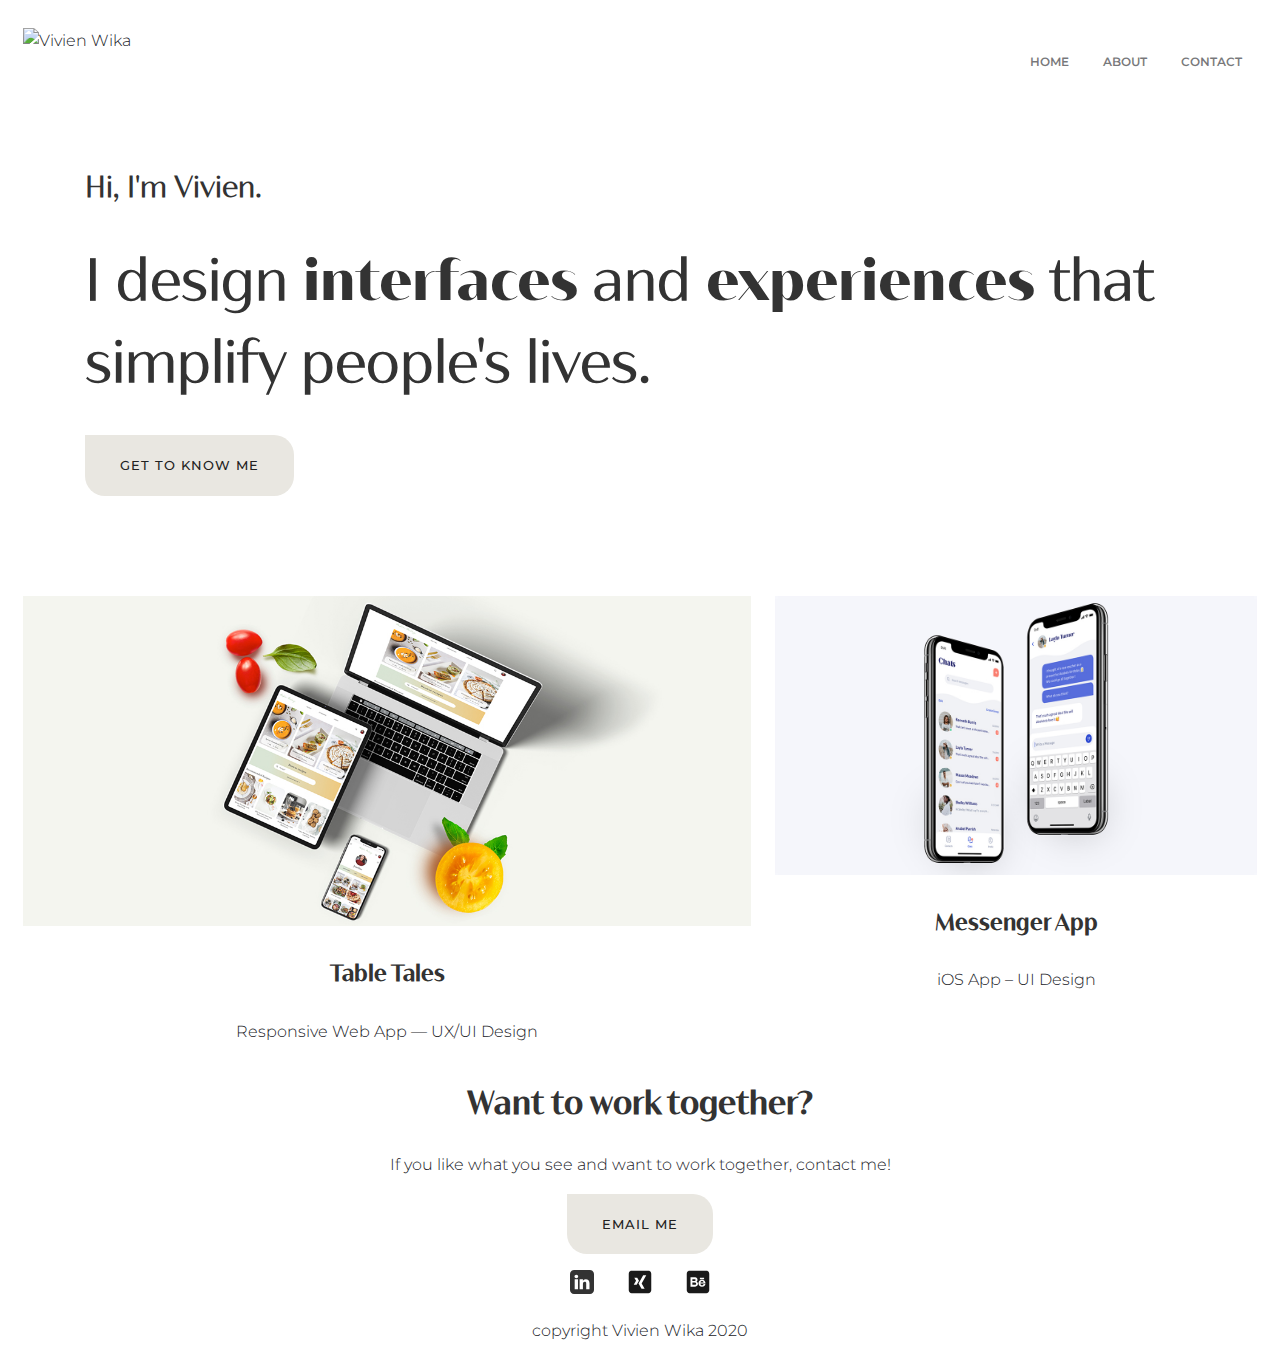
==== commit 1cb08669: "Code Quality Updates" ====
--- a/index.html
+++ b/index.html
@@ -28,20 +28,20 @@
 	<header>
 		<!-- For the navigation -->
 		<div class="container">
-			<a href="index.html">
-				<div class="navtoggle" id="myNavtoggle">
-				<img src="img/logo.png" alt="Vivien Wika" class="logo">
-			</a>
-			<nav>
-				<ul>
-					<li> <a href="index.html">Home</a></li>
-					<li> <a href="about.html">About</a></li>
-					<li><a href="#contact" onclick="menuToggle()">Contact</a></li>
-					<li><a href="javascript:void(0);" class="icon" onclick="menuToggle()"><i class="fas fa-bars"></i></a></li>
-				</ul>
-			</nav>
+			<div class="navtoggle" id="myNavtoggle">
+				<a href="index.html">
+					<img src="img/logo.png" alt="Vivien Wika" class="logo">
+				</a>
+				<nav>
+					<ul>
+						<li> <a href="index.html">Home</a></li>
+						<li> <a href="about.html">About</a></li>
+						<li><a href="#contact" onclick="menuToggle()">Contact</a></li>
+						<li><a href="javascript:void(0);" class="icon" onclick="menuToggle()"><i class="fas fa-bars"></i></a></li>
+					</ul>
+				</nav>
+			</div>
 		</div>
-	</div>
 	</header>
 
 	<!-- For the hero section -->
@@ -58,40 +58,40 @@
 		<div class="container">
 			<div class="row">
 				<div class="column-col-ld-7">
-				<div>
-					<a href="#">
-						<picture>
-							<source srcset="img/table_tales/table_tales_thumbnail@1x.jpg" media="(max-width:767px)">
-							<img src="img/table_tales/table_tales_thumbnail@2x.jpg" alt="Table Tales">
-						</picture>
-					</a>
+					<div>
+						<a href="#">
+							<picture>
+								<source srcset="img/table_tales/table_tales_thumbnail@1x.jpg" media="(max-width:767px)">
+								<img src="img/table_tales/table_tales_thumbnail@2x.jpg" alt="Table Tales">
+							</picture>
+						</a>
+					</div>
+					<div>
+						<a href="#">
+							<h4>Table Tales</h4>
+						</a>
+						<p>Responsive Web App — UX/UI Design</p>
+					</div>
 				</div>
-				<div>
-					<a href="#">
-						<h4>Table Tales</h4>
-					</a>
-					<p>Responsive Web App — UX/UI Design</p>
-				</div>
-			</div>
 
 
 				<div class="column-col-ld-5">
-				<div>
-					<a href="messenger.html">
-						<picture>
-							<source srcset="img/messenger_app/chats_mockup_2@1x.jpg" media="(max-width:767px)">
-							<img src="img/messenger_app/chats_mockup_2@2x.jpg" alt="Messenger App">
-						</picture>
-					</a>
-				</div>
-				<div>
-					<a href="messenger.html">
-						<h4>Messenger App</h4>
-					</a>
-					<p>iOS App – UI Design</p>
+					<div>
+						<a href="messenger.html">
+							<picture>
+								<source srcset="img/messenger_app/chats_mockup_2@1x.jpg" media="(max-width:767px)">
+								<img src="img/messenger_app/chats_mockup_2@2x.jpg" alt="Messenger App">
+							</picture>
+						</a>
+					</div>
+					<div>
+						<a href="messenger.html">
+							<h4>Messenger App</h4>
+						</a>
+						<p>iOS App – UI Design</p>
+					</div>
 				</div>
 			</div>
-</div>
 		</div>
 	</div>
 
@@ -144,7 +144,7 @@
 										<path d="M341.26,236.207c-17.593,0-30.927,11.793-33.213,29.793    h66.129C371.332,248,358.563,236.207,341.26,236.207z" style="fill-rule:evenodd;clip-rule:evenodd;fill:#1A1A1A;" />
 									</g>
 								</g>
-								<g id="Layer_1" />
+								<g id="Layer_2" />
 							</svg>
 						</a></li>
 				</ul>
@@ -154,7 +154,8 @@
 			</div>
 		</div>
 	</footer>
-<script src="https://code.jquery.com/jquery-3.5.1.min.js" integrity="sha256-9/aliU8dGd2tb6OSsuzixeV4y/faTqgFtohetphbbj0=" crossorigin="anonymous"></script>
+	<script src="https://code.jquery.com/jquery-3.5.1.min.js" integrity="sha256-9/aliU8dGd2tb6OSsuzixeV4y/faTqgFtohetphbbj0=" crossorigin="anonymous"></script>
 	<script src="js/scripts.js"></script>
 </body>
+
 </html>
--- a/css/style.css
+++ b/css/style.css
@@ -46,7 +46,6 @@
   src: local('bw-vivant-black bw-vivant-black'), url('bw-vivant-bold.woff') format('woff');
 }
 
-
 img {
   width: 100%;
 }
@@ -56,7 +55,7 @@
 }
 
 body {
-  background-color: #ffffff;
+  background-color: #fff;
   font-family: 'Montserrat', sans-serif;
   font-size: 16px;
   /* Sets the font size to 16px */
@@ -70,12 +69,11 @@
 h1, h2, h3, h4 {
   line-height: 1.4;
   font-family: 'Bw Vivant Light';
-    color: #333333;
+  color: #333;
 }
 
 h1 {
   font-size: 36px;
-
 }
 
 .h1.bold {
@@ -100,7 +98,7 @@
 a {
   color: #1a1b1f;
   text-decoration: none;
-    transition: 0.6s;
+  transition: 0.6s;
 }
 
 a:hover,
@@ -110,7 +108,7 @@
 
 a:visited {
   /* visited link */
-  color: #222222;
+  color: #222;
 }
 
 a:active {
@@ -122,7 +120,7 @@
   display: inline-block;
   /* since the <a> tag is inline by default, we need to change this to inline-block, but more on this in the next exercise */
   background-color: #e9e7e1;
-  color: #222222;
+  color: #222;
   font-size: 13px;
   /* needed to override the default link color */
   font-weight: 500;
@@ -142,8 +140,8 @@
 }
 
 .button:hover {
-  background-color: #333333;
-  color: #ffffff;
+  background-color: #333;
+  color: #fff;
   /* Reduces the opacity of the button to 80% */
   text-decoration: none;
 }
@@ -153,7 +151,7 @@
 }
 
 .button:active {
-  color: #222222;
+  color: #222;
 }
 
 /* Layout styling */
@@ -170,7 +168,7 @@
 #hero {
   text-align: center;
   /* Centers text */
-  }
+}
 
 #work h4 {
   text-align: center;
@@ -185,7 +183,7 @@
 #contact {
   text-align: center;
   /* Centers text */
-  }
+}
 
 .logo {
   max-width: 150px;
@@ -204,7 +202,6 @@
   list-style-type: none;
   padding: 0;
 }
-
 
 nav>ul>li>a {
   font-size: 12px;
@@ -254,13 +251,14 @@
 .navtoggle.responsive nav {
   padding: 24px 0 0;
 }
-.navtoggle.responsive li  {
+
+.navtoggle.responsive li {
   display: block;
   padding: 10px 0;
   border-top: 1px solid #eee;
 }
 
-.navtoggle.responsive li:last-child  {
+.navtoggle.responsive li:last-child {
   padding: 0 0 10px;
 }
 
@@ -296,41 +294,39 @@
   }
 
   .navtoggle li:last-child {
-  display: none;
-}
-
-}
-
+    display: none;
+  }
+}
 
 /* ==============================
 Large devices (1024px or larger)
 ================================= */
 @media only screen and (min-width: 1024px) {
-
   .logo {
     max-width: 400px;
   }
 
   h1 {
     font-size: 54px;
-}
-    #hero {
-      text-align: left;
-          max-width: 1140px;
-          margin-left: auto;
-          margin-right: auto;
-          margin-top: 100px;
-          margin-bottom: 100px;
-      }
-
-  .col-ld-7 {
+  }
+
+  #hero {
+    text-align: left;
+    max-width: 1140px;
+    margin-left: auto;
+    margin-right: auto;
+    margin-top: 100px;
+    margin-bottom: 100px;
+  }
+
+  .column-col-ld-7 {
     width: 60%;
-      float: left;
-      padding-right: 12px;
-  }
-
-  .col-ld-5 {
-      width: 40%;
+    float: left;
+    padding-right: 12px;
+  }
+
+  .column-col-ld-5 {
+    width: 40%;
     float: right;
     min-height: 400px;
     padding-left: 12px;
@@ -342,18 +338,14 @@
     display: table;
   }
 
-
   .container {
     max-width: 1600px;
     margin-left: auto;
     margin-right: auto;
   }
-
-}
-
+}
 
 /* ==============================
 X-large devices (1440px or larger)
 ================================= */
-@media only screen and (min-width: 1440px) {
-}
+@media only screen and (min-width: 1440px) {}
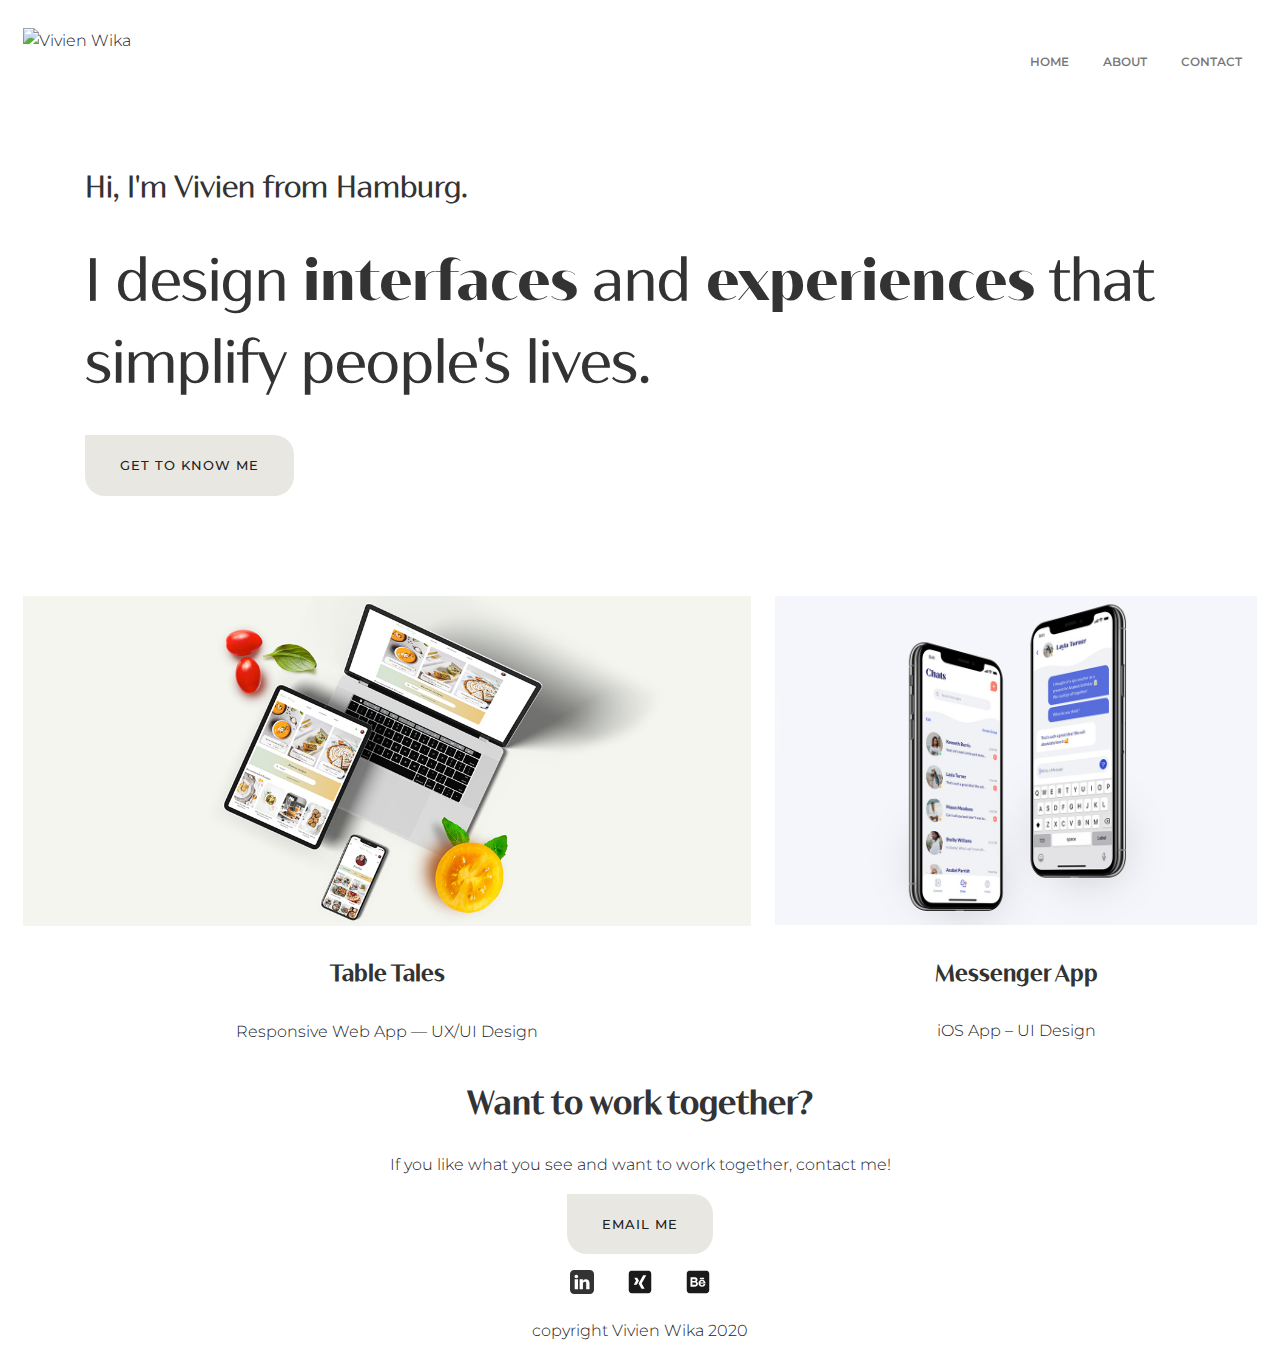
==== commit 138f0ea0: "change messenger thumbnail image" ====
--- a/index.html
+++ b/index.html
@@ -47,7 +47,7 @@
 	<!-- For the hero section -->
 	<div id="hero">
 		<div class="container">
-			<h3>Hi, I'm Vivien.</h3>
+			<h3>Hi, I'm Vivien from Hamburg.</h3>
 			<h1>I design <span class="h1 bold">interfaces</span> and <span class="h1 bold">experiences</span> that simplify people's lives.</h1>
 			<a href="about.html" class="button">Get to know me</a>
 		</div>
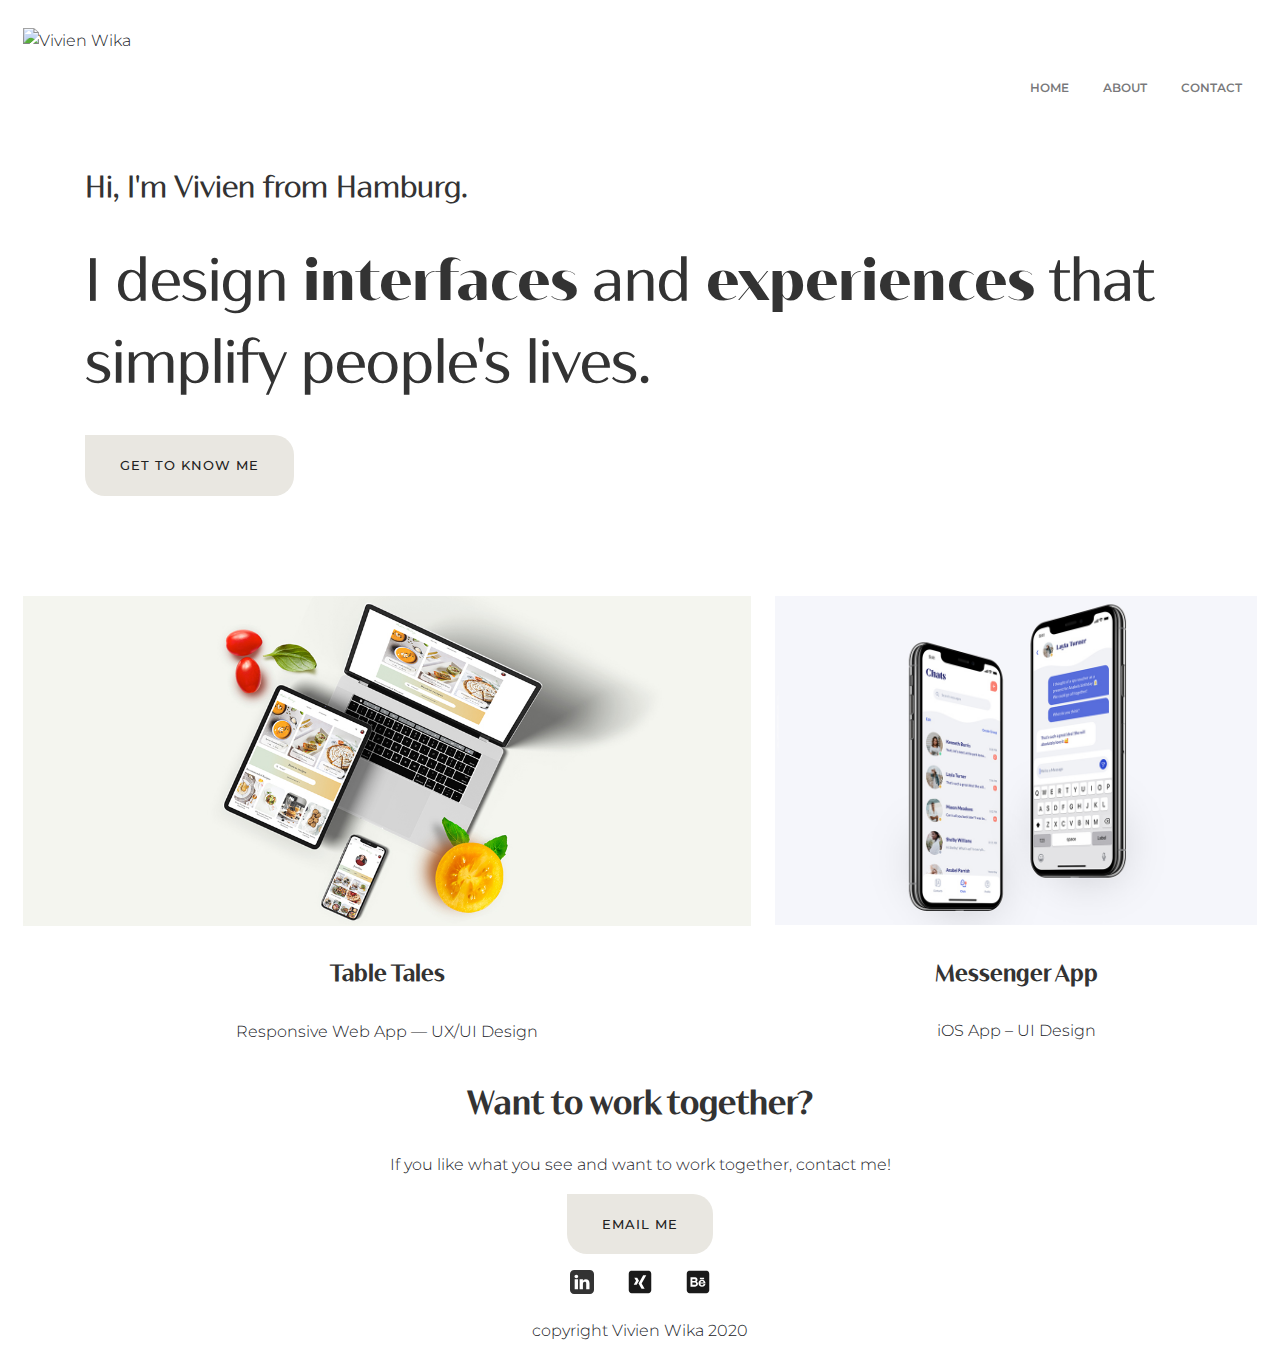
==== commit e8e0115a: "Update index.html" ====
--- a/index.html
+++ b/index.html
@@ -28,10 +28,10 @@
 	<header>
 		<!-- For the navigation -->
 		<div class="container">
-			<div class="navtoggle" id="myNavtoggle">
 				<a href="index.html">
 					<img src="img/logo.png" alt="Vivien Wika" class="logo">
 				</a>
+							<div class="navtoggle" id="myNavtoggle">
 				<nav>
 					<ul>
 						<li> <a href="index.html">Home</a></li>
